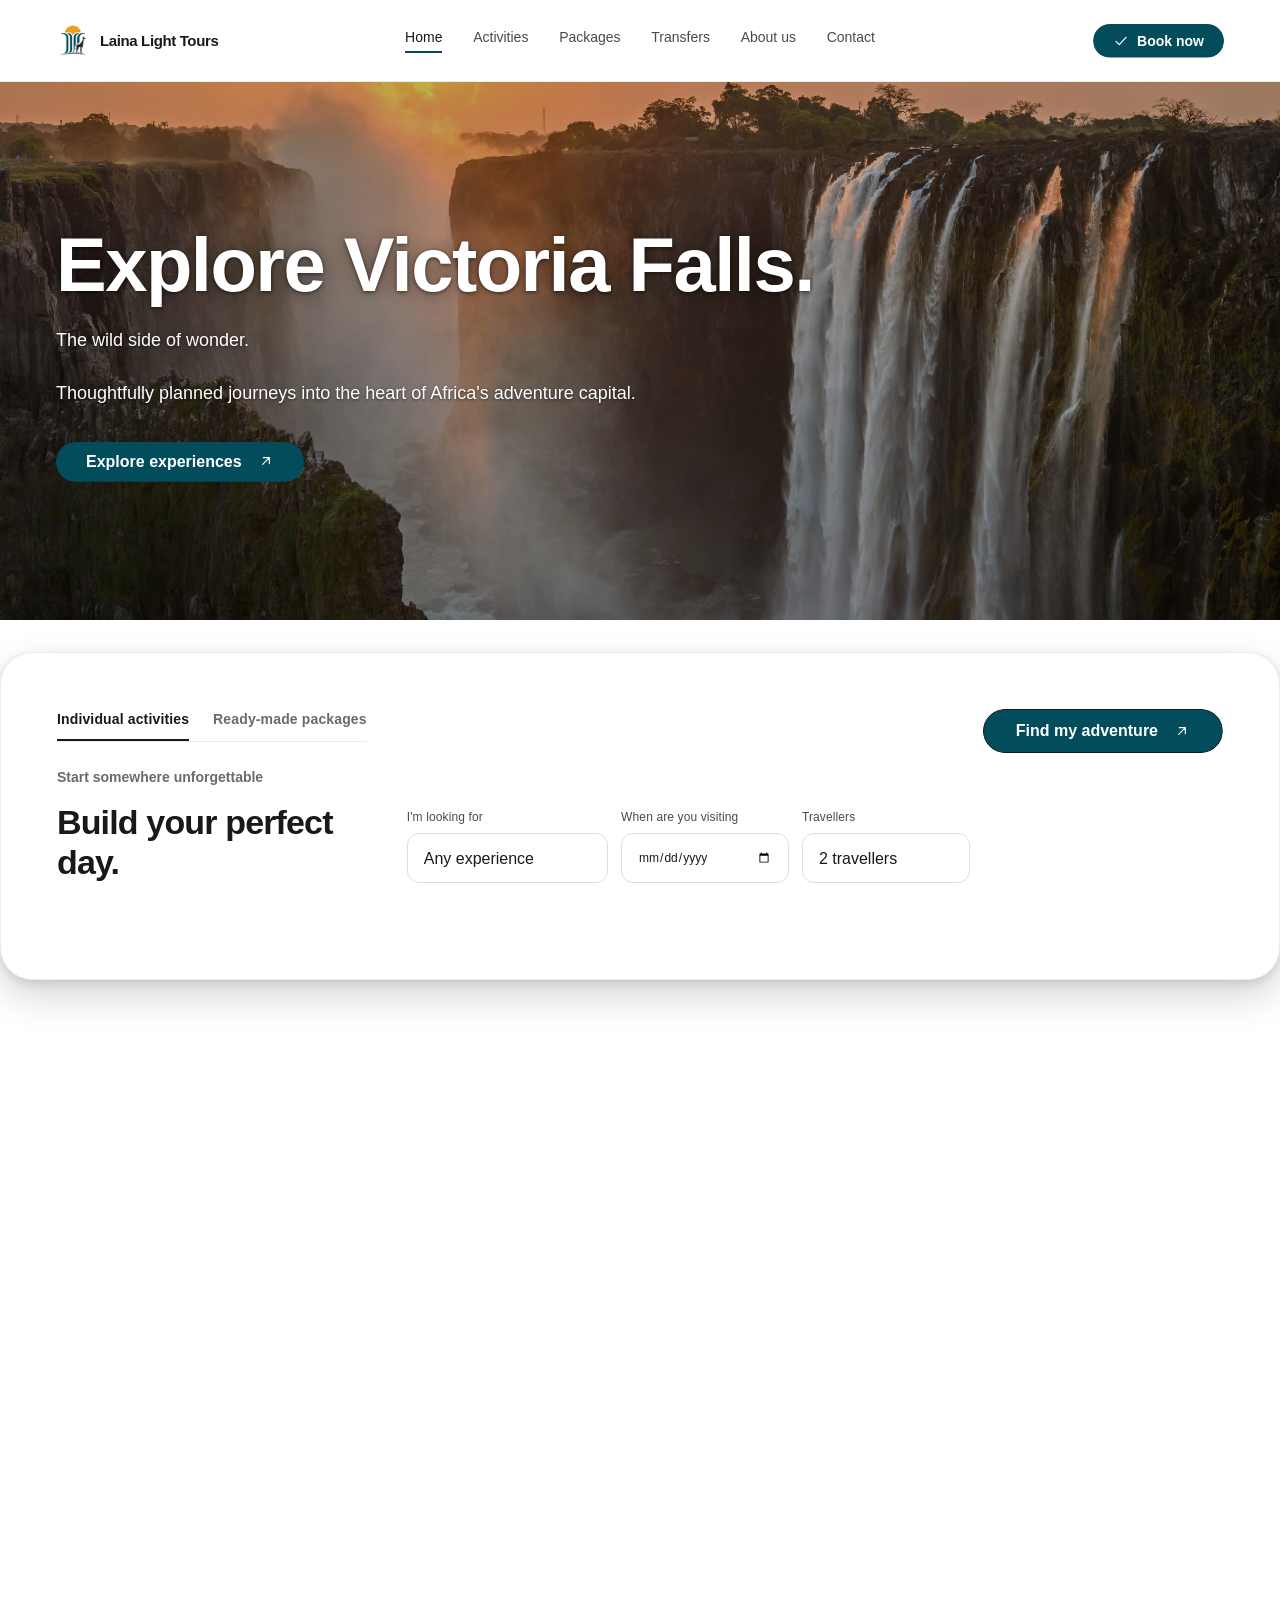
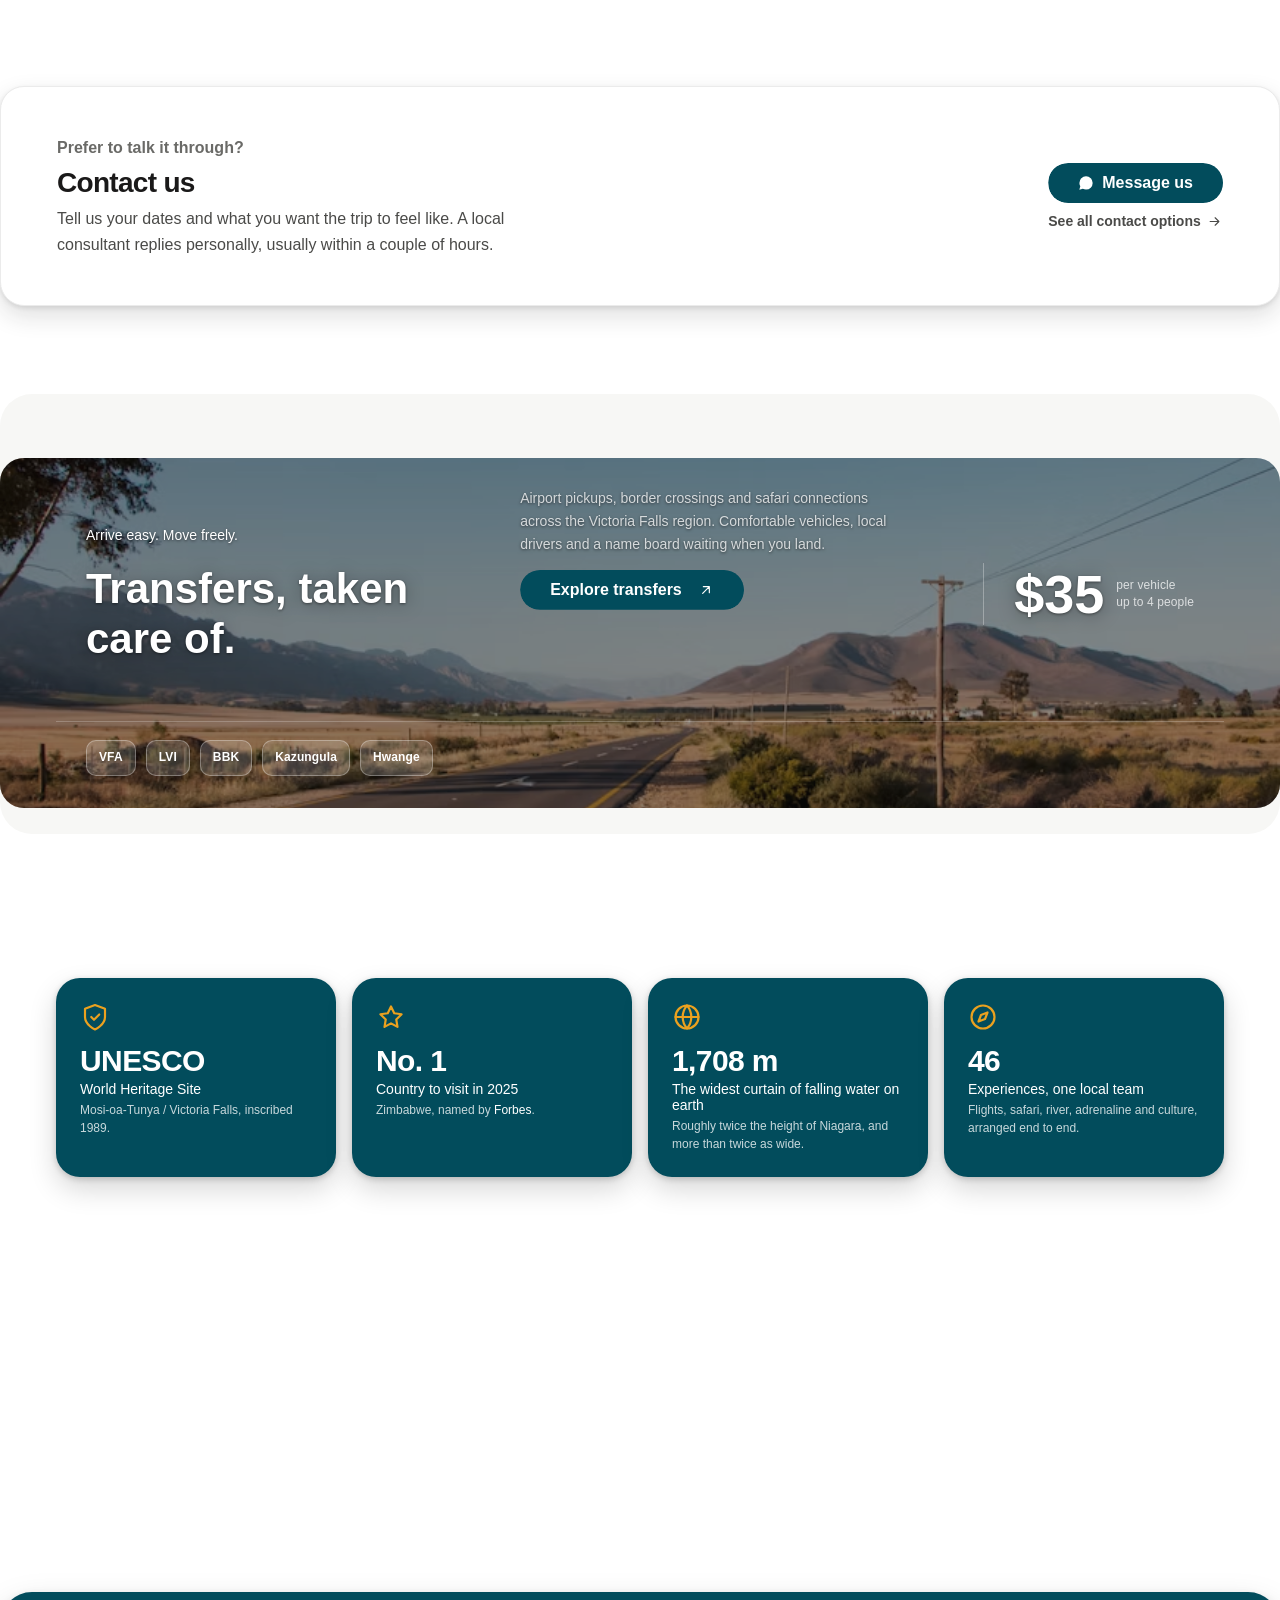
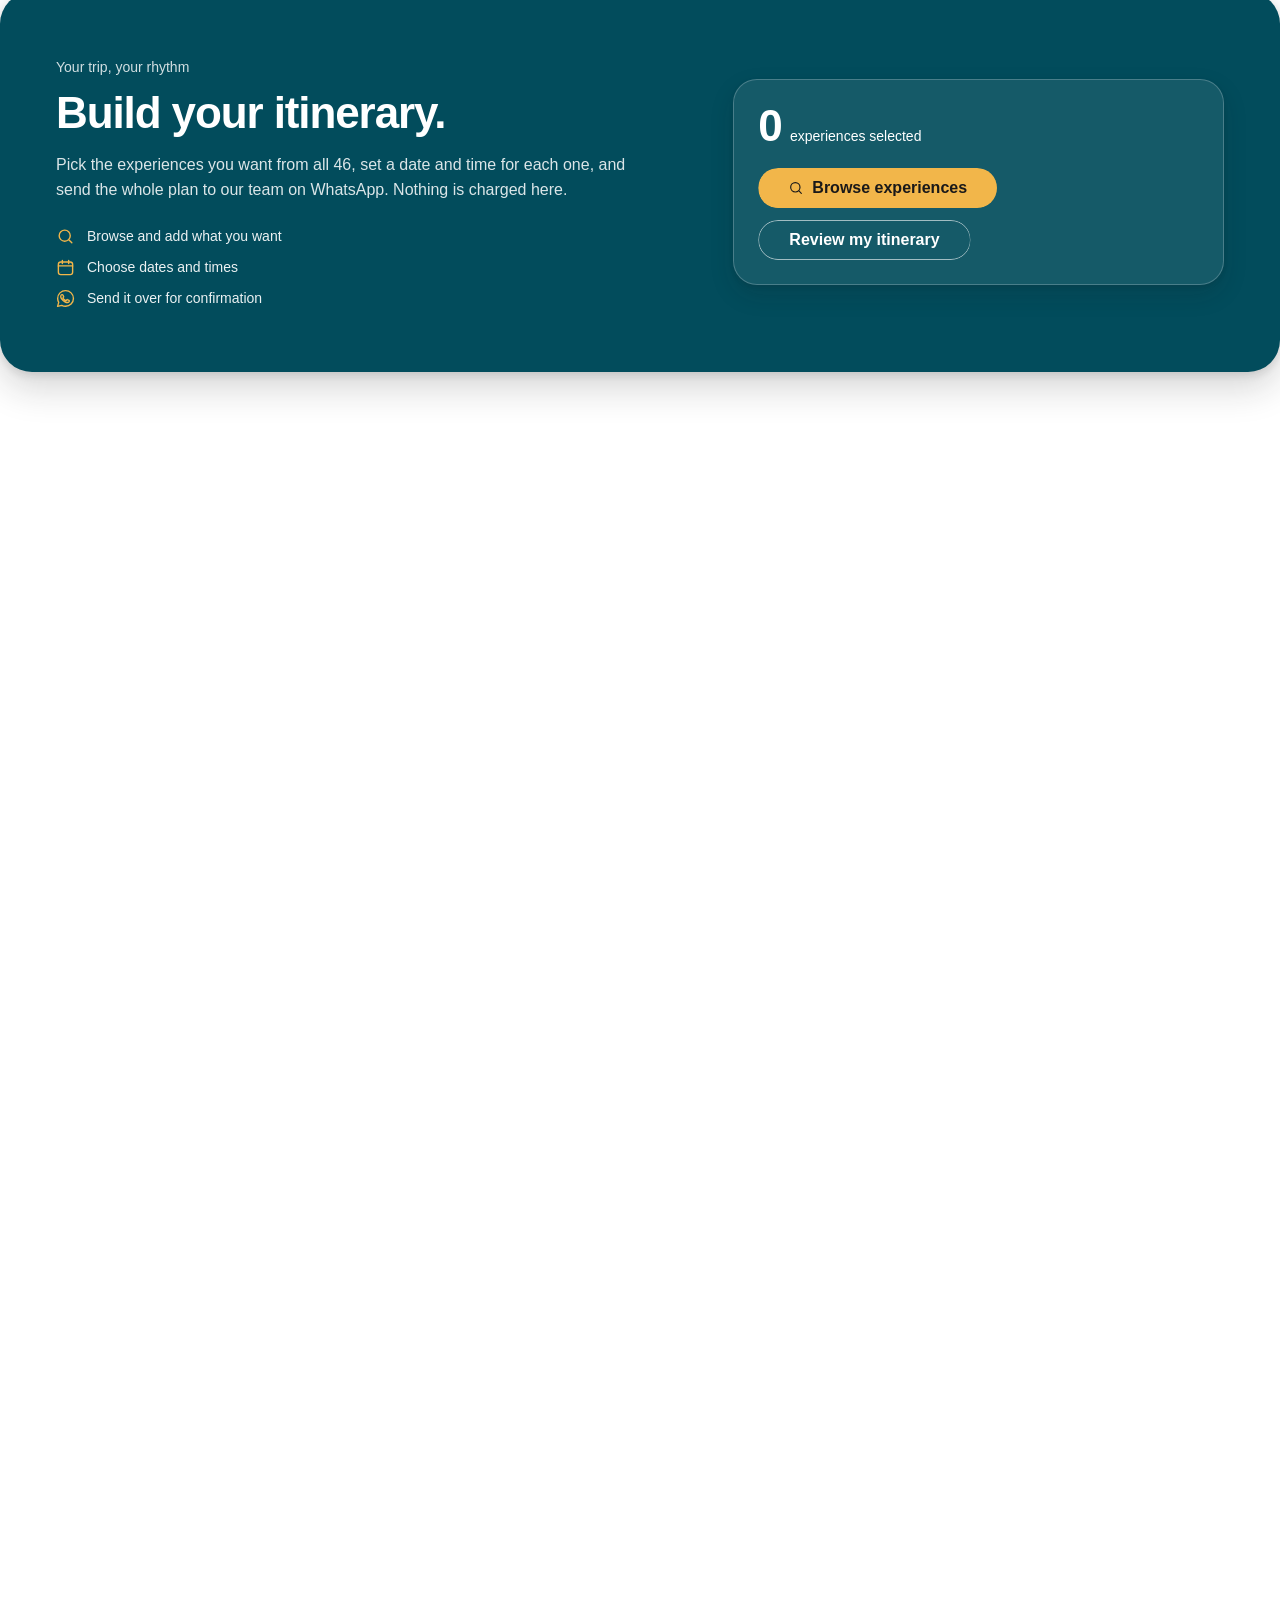
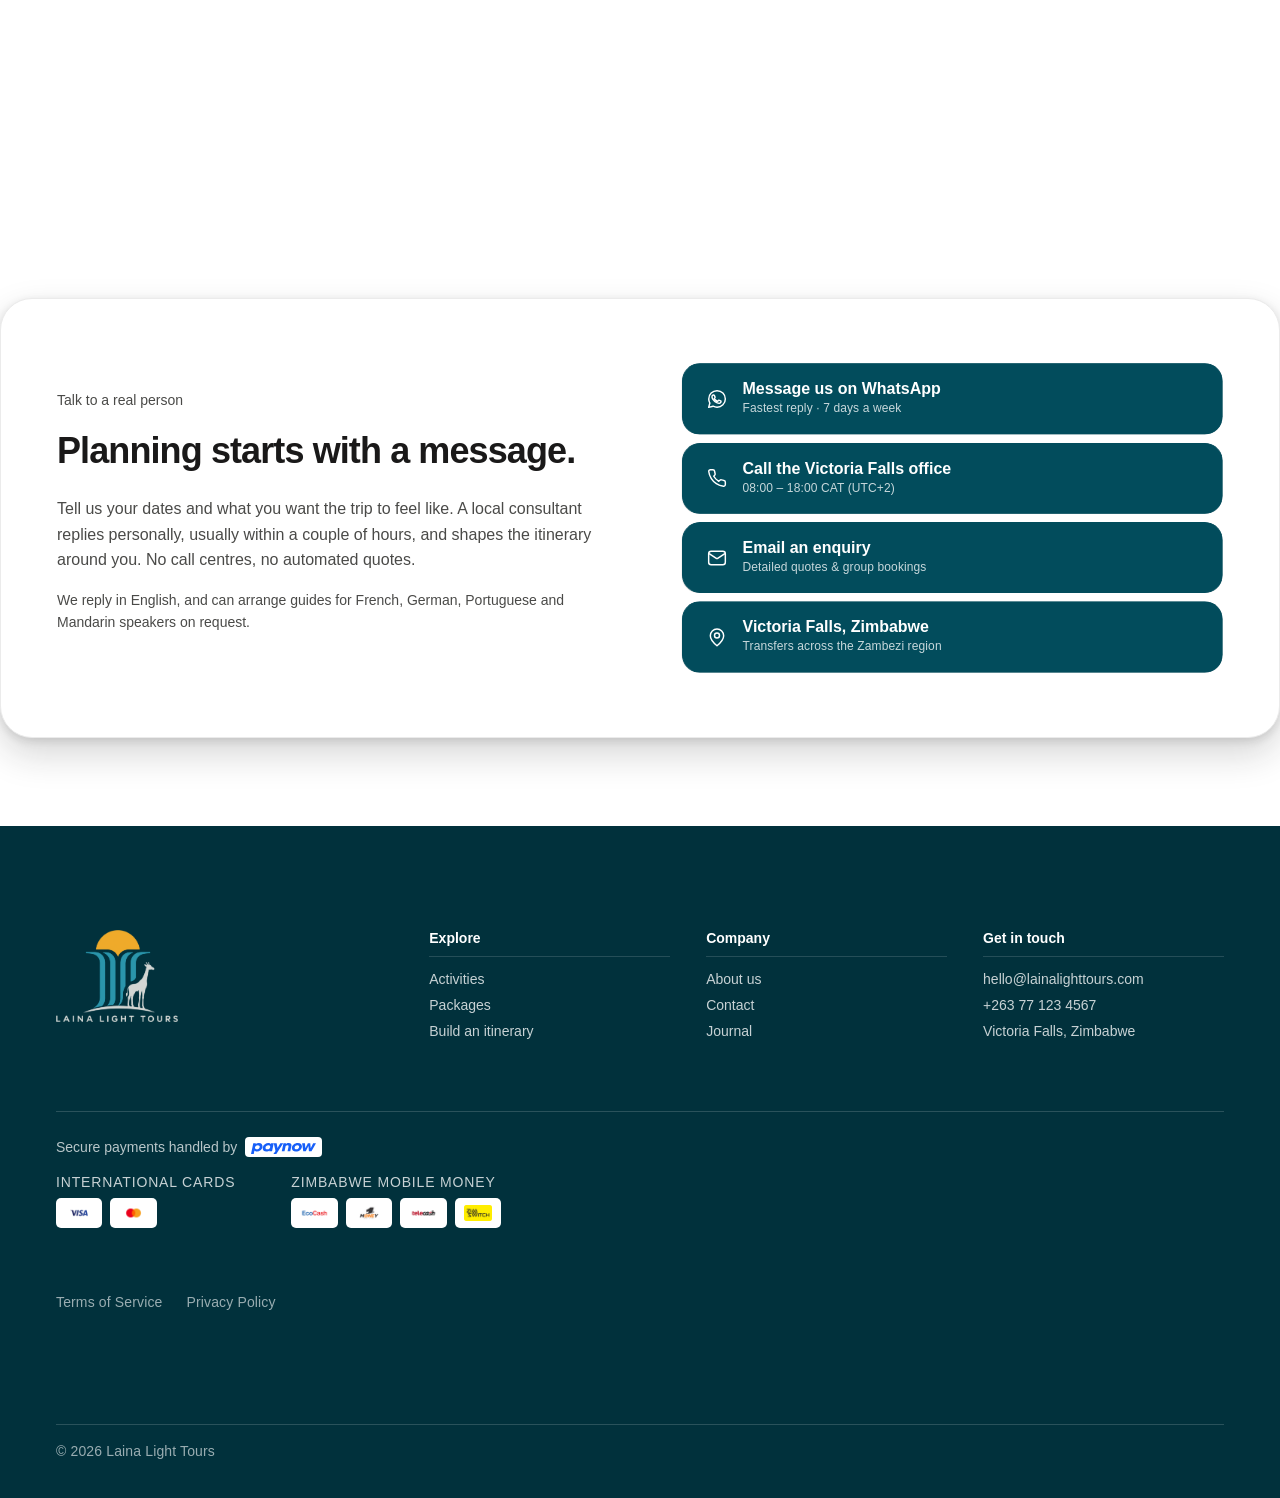
==== index.html @ 1b14ae51 "Fleet photography, Paynow methods, uniform gutter, motion layer Fleet - Four generated vehicle photo" ====
<!doctype html>
<html lang="en">
<head>
  <meta charset="UTF-8">
  <meta name="viewport" content="width=device-width, initial-scale=1.0">
  <meta name="description" content="Victoria Falls-based tour operator specialising in guided activities, adventures and packages. Flights, safari, river cruises and transfers, arranged personally with trusted local partners.">
  <title>Laina Light Tours | Victoria Falls, beautifully arranged</title>
  <link rel="stylesheet" href="styles.css?v=202609012115">
  <link rel="stylesheet" href="typography.css?v=202609012115">
  <link rel="stylesheet" href="hero.css?v=202609012115">
  <link rel="stylesheet" href="image-treatment.css?v=202609012115">
  <link rel="stylesheet" href="nav.css?v=202609012115">
  <link rel="stylesheet" href="card-treatment.css?v=202609012115">
  <link rel="stylesheet" href="story.css?v=202609012115">
  <link rel="stylesheet" href="motion.css?v=202609012115">
  <link rel="stylesheet" href="design-system.css?v=202609012115">
  <link rel="icon" href="Laina Light Tours Logo Mark.png" type="image/png">
  <meta name="theme-color" content="#0c0f10">
</head>
<body>
<svg xmlns="http://www.w3.org/2000/svg" style="display:none" aria-hidden="true" focusable="false"><defs>
<symbol id="i-arrow-up-right" viewBox="0 0 24 24"><path d="M7 17 17 7M8 7h9v9"/></symbol>
<symbol id="i-arrow-down" viewBox="0 0 24 24"><path d="M12 5v14M6 13l6 6 6-6"/></symbol>
<symbol id="i-arrow-right" viewBox="0 0 24 24"><path d="M5 12h14M13 6l6 6-6 6"/></symbol>
<symbol id="i-menu" viewBox="0 0 24 24"><path d="M4 7h16M4 12h16M4 17h16"/></symbol>
<symbol id="i-close" viewBox="0 0 24 24"><path d="M6 6l12 12M18 6L6 18"/></symbol>
<symbol id="i-whatsapp" viewBox="0 0 24 24"><path d="M12.04 2A9.9 9.9 0 0 0 2.1 11.9a9.8 9.8 0 0 0 1.35 4.96L2 22l5.28-1.38a9.9 9.9 0 0 0 4.76 1.21h.01A9.9 9.9 0 0 0 22 11.94 9.9 9.9 0 0 0 12.04 2Z"/><path d="M8.6 7.6c-.2-.45-.4-.46-.6-.47h-.5a1 1 0 0 0-.72.34A3 3 0 0 0 6 9.7c0 1.3.95 2.55 1.08 2.73.13.17 1.84 2.94 4.55 4 2.25.88 2.71.7 3.2.66.49-.04 1.57-.64 1.79-1.26.22-.62.22-1.15.16-1.26-.07-.11-.24-.17-.5-.3-.27-.14-1.57-.78-1.81-.86-.25-.09-.42-.13-.6.13-.17.26-.68.86-.83 1.03-.15.18-.3.2-.57.07a7.2 7.2 0 0 1-2.13-1.31 8 8 0 0 1-1.47-1.83c-.15-.26-.01-.4.12-.53.12-.12.26-.3.4-.46.12-.15.16-.26.25-.44.08-.17.04-.33-.02-.46-.07-.13-.6-1.43-.82-1.96Z"/></symbol>
<symbol id="i-phone" viewBox="0 0 24 24"><path d="M22 16.9v3a2 2 0 0 1-2.2 2 19.8 19.8 0 0 1-8.6-3.1 19.5 19.5 0 0 1-6-6A19.8 19.8 0 0 1 2.1 4.2 2 2 0 0 1 4.1 2h3a2 2 0 0 1 2 1.7c.1 1 .3 1.9.6 2.8a2 2 0 0 1-.5 2.1L8.1 9.9a16 16 0 0 0 6 6l1.3-1.1a2 2 0 0 1 2.1-.5c.9.3 1.8.5 2.8.6a2 2 0 0 1 1.7 2Z"/></symbol>
<symbol id="i-mail" viewBox="0 0 24 24"><rect x="2" y="4" width="20" height="16" rx="3"/><path d="m3 7 8.2 5.5a1.6 1.6 0 0 0 1.6 0L21 7"/></symbol>
<symbol id="i-pin" viewBox="0 0 24 24"><path d="M20 10.5c0 5.4-8 12-8 12s-8-6.6-8-12a8 8 0 1 1 16 0Z"/><circle cx="12" cy="10.3" r="3"/></symbol>
<symbol id="i-clock" viewBox="0 0 24 24"><circle cx="12" cy="12" r="9"/><path d="M12 7.2V12l3.2 2"/></symbol>
<symbol id="i-users" viewBox="0 0 24 24"><path d="M16 20v-1.6a4 4 0 0 0-4-4H6a4 4 0 0 0-4 4V20"/><circle cx="9" cy="7.4" r="3.4"/><path d="M22 20v-1.6a4 4 0 0 0-3-3.9M16.5 4.2a4 4 0 0 1 0 6.4"/></symbol>
<symbol id="i-calendar" viewBox="0 0 24 24"><rect x="3" y="5" width="18" height="16" rx="3"/><path d="M3 10h18M8 3v4M16 3v4"/></symbol>
<symbol id="i-search" viewBox="0 0 24 24"><circle cx="11" cy="11" r="7"/><path d="m20 20-3.6-3.6"/></symbol>
<symbol id="i-compass" viewBox="0 0 24 24"><circle cx="12" cy="12" r="9.2"/><path d="m15.6 8.4-2 5.2-5.2 2 2-5.2 5.2-2Z"/></symbol>
<symbol id="i-shield-check" viewBox="0 0 24 24"><path d="M12 22s8-3.6 8-10V5.4l-8-3-8 3V12c0 6.4 8 10 8 10Z"/><path d="m9 12 2.2 2.2L15.4 10"/></symbol>
<symbol id="i-sparkle" viewBox="0 0 24 24"><path d="M12 3.2 13.9 9l5.8 1.9-5.8 1.9L12 18.6 10.1 12.8 4.3 10.9 10.1 9 12 3.2Z"/></symbol>
<symbol id="i-route" viewBox="0 0 24 24"><circle cx="6" cy="19" r="2.6"/><circle cx="18" cy="5" r="2.6"/><path d="M15.4 5H9a3 3 0 0 0 0 6h6a3 3 0 0 1 0 6H8.6"/></symbol>
<symbol id="i-star" viewBox="0 0 24 24"><path d="m12 3.6 2.6 5.4 5.9.8-4.3 4.2 1 5.9-5.2-2.8-5.2 2.8 1-5.9L3.5 9.8l5.9-.8L12 3.6Z"/></symbol>
<symbol id="i-check" viewBox="0 0 24 24"><path d="m4.5 12.5 5 5 10-11"/></symbol>
<symbol id="i-globe" viewBox="0 0 24 24"><circle cx="12" cy="12" r="9.2"/><path d="M2.8 12h18.4M12 2.8a14 14 0 0 1 0 18.4 14 14 0 0 1 0-18.4Z"/></symbol>
<symbol id="i-plane" viewBox="0 0 24 24"><path d="M10.2 13.8 3 12l18-7.6-4.2 17.2-3.6-6.4-3 4.2v-4.4"/></symbol>
<symbol id="i-boat" viewBox="0 0 24 24"><path d="M3 18.4c1.6 0 1.6 1.4 3.2 1.4s1.6-1.4 3.2-1.4 1.6 1.4 3.2 1.4 1.6-1.4 3.2-1.4 1.6 1.4 3.2 1.4"/><path d="M4.6 15.4 6 10.2h12l1.4 5.2M12 10.2V5M8.6 5h6.8"/></symbol>
<symbol id="i-binoculars" viewBox="0 0 24 24"><path d="M7 4h3v7H4l1.2-5.6A1.8 1.8 0 0 1 7 4ZM17 4h-3v7h6l-1.2-5.6A1.8 1.8 0 0 0 17 4Z"/><circle cx="6" cy="15.6" r="3.4"/><circle cx="18" cy="15.6" r="3.4"/><path d="M10 11h4"/></symbol>
</defs></svg>
  <header class="site-header hero-header">
    <a class="brand" href="index.html"><span>Laina Light <em>Tours</em></span></a>
    <button class="menu-toggle" aria-label="Open navigation"><svg class="icon" aria-hidden="true"><use href="#i-menu"/></svg></button>
    <nav class="main-nav"><a class="active" href="index.html">Home</a><a href="activities.html">Activities</a><a href="packages.html">Packages</a><a href="transfers.html">Transfers</a><a href="about.html">About us</a><a href="index.html#contact">Contact</a></nav>
    <a class="header-cart" href="itinerary.html" data-squircle><svg class="icon" aria-hidden="true"><use href="#i-check"/></svg><span>Book now</span><span class="btn-count" data-cart-count hidden>0</span></a>
  </header>

  <main>
    <section class="hero">
      <div class="hero-copy">
        <h1>Explore <i>Victoria&nbsp;Falls.</i></h1>
        <p class="hero-kicker">The wild side of wonder.</p>
        <p class="hero-text">Thoughtfully planned journeys into the heart of Africa's adventure capital.</p>
        <div class="hero-actions"><a class="button button-light" data-squircle href="activities.html">Explore experiences <span class="cta-ico"><svg class="icon" aria-hidden="true"><use href="#i-arrow-up-right"/></svg></span></a></div>
      </div>
      <div class="hero-scroll">Scroll to discover <span class="cta-ico"><svg class="icon" aria-hidden="true"><use href="#i-arrow-down"/></svg></span></div>
    </section>

    <section class="booking-wrap" id="booking">
      <div class="booking-intro"><div class="search-tabs" role="tablist" aria-label="Choose your trip type"><button class="search-tab active" type="button" data-booking-mode="activities" role="tab" aria-selected="true">Individual activities</button><button class="search-tab" type="button" data-booking-mode="packages" role="tab" aria-selected="false">Ready-made packages</button></div><p class="eyebrow">Start somewhere unforgettable</p><h2>Build your <i>perfect day.</i></h2></div>
      <form class="booking-form" id="booking-form">
        <label>I'm looking for<select name="type"><option>Any experience</option><option>Flights over the Falls</option><option>Wildlife & safari</option><option>River cruises</option><option>Adrenaline</option></select></label>
        <label>When are you visiting<input type="date" name="date"></label>
        <label>Travellers<select name="travellers"><option>2 travellers</option><option>1 traveller</option><option>3 travellers</option><option>4+ travellers</option></select></label>
        <button class="button button-dark" data-squircle type="submit">Find my adventure <span class="cta-ico"><svg class="icon" aria-hidden="true"><use href="#i-arrow-up-right"/></svg></span></button>
      </form>
      <p class="booking-message" id="booking-message" aria-live="polite"></p>
    </section>

    <section class="section packages-section" id="formal-packages"><div class="section-heading"><div><p class="eyebrow">Ready-made packages</p><h2>Popular ways <i>to stay awhile.</i></h2></div><a class="text-link" href="packages.html">View all packages <svg class="icon" aria-hidden="true"><use href="#i-arrow-up-right"/></svg></a></div><div class="package-grid"><article class="package-card package-featured" data-reveal data-squircle><div class="package-image"><img src="hero-waterfall.webp" alt="Victoria Falls at sunset"></div><div class="package-card-body" data-reveal><span class="package-label">Most loved</span><div class="package-content"><p class="package-days">5 hours</p><h3>Victoria Falls <i>Explorer</i></h3><p class="package-copy">Airport transfers, guided Falls tour, Flight of Angels and a Zambezi Sunset Cruise with drinks and snacks.</p></div><div class="package-footer"><div class="price-block"><div class="price-row"><strong>$285</strong><span>per adult</span></div><div class="price-row is-child"><strong>$230</strong><span>per child</span></div></div><span class="circle-arrow"><svg class="icon" aria-hidden="true"><use href="#i-arrow-up-right"/></svg></span></div></div></article><article class="package-card" data-reveal data-squircle><div class="package-image"><img src="signature-mini.webp" alt="Signature Mini"></div><div class="package-card-body" data-reveal><div class="package-content"><p class="package-days">2 days / 1 night</p><h3>Signature <i>Mini</i></h3><p class="package-copy">A night of Boma drums, a guided Falls tour, helicopter flight and sunset on the Zambezi.</p></div><div class="package-footer"><div class="price-block"><div class="price-row"><strong>$465</strong><span>per adult</span></div><div class="price-row is-child"><strong>$233</strong><span>per child</span></div></div><span class="circle-arrow"><svg class="icon" aria-hidden="true"><use href="#i-arrow-up-right"/></svg></span></div></div></article><article class="package-card" data-reveal data-squircle><div class="package-image"><img src="Meet%20the%20wild.jpg" alt="Ultimate Victoria Falls Adventure"></div><div class="package-card-body" data-reveal><div class="package-content"><p class="package-days">4 days / 3 nights</p><h3>Ultimate Victoria Falls <i>Adventure</i></h3><p class="package-copy">Adds a full-day Chobe safari and your choice of rafting, Devil&rsquo;s Pool, gorge swing or zipline.</p></div><div class="package-footer"><div class="price-block"><div class="price-row"><strong>$985</strong><span>per adult</span></div><div class="price-row is-child"><strong>$580</strong><span>per child</span></div></div><span class="circle-arrow"><svg class="icon" aria-hidden="true"><use href="#i-arrow-up-right"/></svg></span></div></div></article></div></section>

    <section class="talk-card"><div class="talk-card__copy"><p class="eyebrow">Prefer to talk it through?</p><h2>Contact us</h2><p>Tell us your dates and what you want the trip to feel like. A local consultant replies personally, usually within a couple of hours.</p></div><div class="talk-card__actions"><a class="button button-light" data-squircle href="https://wa.me/263771234567?text=Hello%20Laina%20Light%20Tours%2C%20I%27d%20like%20to%20book."><svg class="icon" aria-hidden="true"><use href="#i-whatsapp"/></svg>Message us</a><a class="talk-card__alt" href="index.html#contact">See all contact options <svg class="icon" aria-hidden="true"><use href="#i-arrow-right"/></svg></a></div></section>

    <section class="home-transfers"><div class="home-transfers-image"><img src="Road.avif" alt="Road through the Victoria Falls region"></div><div class="home-transfers-heading"><p class="eyebrow">Arrive easy. Move freely.</p><h2>Transfers, <i>taken care of.</i></h2></div><div class="home-transfers-copy"><p>Airport pickups, border crossings and safari connections across the Victoria Falls region. Comfortable vehicles, local drivers and a name board waiting when you land.</p><a class="button button-light" data-squircle href="transfers.html">Explore transfers <span class="cta-ico"><svg class="icon" aria-hidden="true"><use href="#i-arrow-up-right"/></svg></span></a></div><div class="home-transfer-price"><strong>$35</strong><span>per vehicle<br>up to 4 people</span></div><div class="home-transfer-routes"><span>VFA</span><span>LVI</span><span>BBK</span><span>Kazungula</span><span>Hwange</span></div></section>

    
    <section class="credentials" aria-label="Why Victoria Falls">
      <div class="credential" data-reveal><svg class="icon" aria-hidden="true"><use href="#i-shield-check"/></svg>
        <strong>UNESCO</strong>
        <span>World Heritage Site</span>
        <small>Mosi-oa-Tunya / Victoria Falls, inscribed 1989.</small>
      </div>
      <div class="credential" data-reveal><svg class="icon" aria-hidden="true"><use href="#i-star"/></svg>
        <strong>No. 1</strong>
        <span>Country to visit in 2025</span>
        <small>Zimbabwe, named by <em>Forbes</em>.</small>
      </div>
      <div class="credential" data-reveal><svg class="icon" aria-hidden="true"><use href="#i-globe"/></svg>
        <strong>1,708 m</strong>
        <span>The widest curtain of falling water on earth</span>
        <small>Roughly twice the height of Niagara, and more than twice as wide.</small>
      </div>
      <div class="credential" data-reveal><svg class="icon" aria-hidden="true"><use href="#i-compass"/></svg>
        <strong>46</strong>
        <span>Experiences, one local team</span>
        <small>Flights, safari, river, adrenaline and culture, arranged end to end.</small>
      </div>
    </section>

    <section class="benefits-bar" aria-label="Why book with Laina Light Tours">
      <div class="benefit"><span class="benefit-icon"><svg class="icon" aria-hidden="true"><use href="#i-pin"/></svg></span><div><strong>Local knowledge</strong><span>Thoughtful trips, shaped here</span></div></div>
      <div class="benefit"><span class="benefit-icon"><svg class="icon" aria-hidden="true"><use href="#i-calendar"/></svg></span><div><strong>Easy planning</strong><span>One team from hello to home</span></div></div>
      <div class="benefit"><span class="benefit-icon"><svg class="icon" aria-hidden="true"><use href="#i-shield-check"/></svg></span><div><strong>Secure booking</strong><span>Clear prices, no surprises</span></div></div>
      <div class="benefit"><span class="benefit-icon"><svg class="icon" aria-hidden="true"><use href="#i-binoculars"/></svg></span><div><strong>Handpicked experiences</strong><span>The best of the Zambezi</span></div></div>
    </section>

    <section class="build-cta" id="customize"><div class="build-copy"><p class="eyebrow">Your trip, your rhythm</p><h2>Build your itinerary.</h2><p>Pick the experiences you want from all 46, set a date and time for each one, and send the whole plan to our team on WhatsApp. Nothing is charged here.</p><ul class="build-steps"><li><svg class="icon" aria-hidden="true"><use href="#i-search"/></svg><span>Browse and add what you want</span></li><li><svg class="icon" aria-hidden="true"><use href="#i-calendar"/></svg><span>Choose dates and times</span></li><li><svg class="icon" aria-hidden="true"><use href="#i-whatsapp"/></svg><span>Send it over for confirmation</span></li></ul></div><div class="build-actions"><p class="build-count"><strong id="itinerary-count">0</strong><span>experiences selected</span></p><a class="button button-light" data-squircle href="activities.html"><svg class="icon" aria-hidden="true"><use href="#i-search"/></svg> Browse experiences</a><a class="button button-dark build-secondary" data-squircle href="itinerary.html">Review my itinerary <span class="btn-count" data-cart-count hidden>0</span></a></div></section>

    <section class="section discover" id="experiences"><div class="section-heading"><div><p class="eyebrow">Choose your pace</p><h2>Popular <i>experiences.</i></h2></div><a class="text-link" href="activities.html">View all 46 activities <svg class="icon" aria-hidden="true"><use href="#i-arrow-up-right"/></svg></a></div><div class="pick-grid"><article class="pick-card" data-reveal><div class="pick-media"><span class="pick-tag">Scenic flight</span><img src="Laina-Light-Tours-Activities-Images-Copilot/activities/flight-of-angels-helicopter-01.png" alt="Flight of Angels" loading="lazy"></div><div class="pick-body"><h3>Flight of Angels</h3><p>A figure-eight flight over the full width of the Falls.</p><p class="pick-incl"><svg class="icon" aria-hidden="true"><use href="#i-check"/></svg>Park fees included</p><div class="pick-foot"><div class="pick-price"><strong>$204</strong><span>per person</span></div><span class="pick-dur"><svg class="icon" aria-hidden="true"><use href="#i-clock"/></svg>12-13 min</span></div><a class="button button-light pick-cta" data-squircle href="activities.html">View &amp; add <svg class="icon" aria-hidden="true"><use href="#i-arrow-right"/></svg></a></div></article><article class="pick-card" data-reveal><div class="pick-media"><span class="pick-tag">Half day</span><img src="More Images/Spiritedpursuit_leelitumbe_devilspool_zambia-25.webp" alt="Livingstone Island and Devil's Pool" loading="lazy"></div><div class="pick-body"><h3>Livingstone Island &amp; Devil's Pool</h3><p>Swim at the very lip of the Falls, then lunch on the island.</p><div class="pick-foot"><div class="pick-price"><strong>$240</strong><span>per person</span></div><span class="pick-dur"><svg class="icon" aria-hidden="true"><use href="#i-clock"/></svg>Half day</span></div><a class="button button-light pick-cta" data-squircle href="activities.html">View &amp; add <svg class="icon" aria-hidden="true"><use href="#i-arrow-right"/></svg></a></div></article><article class="pick-card" data-reveal><div class="pick-media"><span class="pick-tag">Adrenaline</span><img src="Laina-Light-Tours-Activities-Images-Copilot/activities/white-water-rafting-day-trip.jpeg" alt="White Water Rafting" loading="lazy"></div><div class="pick-body"><h3>White Water Rafting</h3><p>Grade 5 rapids and a full day in the Batoka Gorge.</p><p class="pick-incl"><svg class="icon" aria-hidden="true"><use href="#i-check"/></svg>Park fees included</p><div class="pick-foot"><div class="pick-price"><strong>$186</strong><span>per person</span></div><span class="pick-dur"><svg class="icon" aria-hidden="true"><use href="#i-clock"/></svg>6 hrs</span></div><a class="button button-light pick-cta" data-squircle href="activities.html">View &amp; add <svg class="icon" aria-hidden="true"><use href="#i-arrow-right"/></svg></a></div></article></div></section>

    <section class="split-section" id="why-us"><div class="split-image"><img src="harshil-gudka-kfxEUCTUeyg-unsplash.jpg" alt="A giraffe among acacia at sunset on the savanna" loading="lazy"></div><div class="split-copy"><p class="eyebrow">Travel with intention</p><h2>A little closer to the <i>real thing.</i></h2><p>We know the river bends, the quiet viewpoints and the guides who make a day stay with you. Tell us what you want to feel; we'll take care of the rest.</p><div class="stat-row"><div><strong>14</strong><span>years local</span></div><div><strong>4.9</strong><span>guest rating</span></div><div><strong>24/7</strong><span>on-trip care</span></div></div><a class="button button-dark" data-squircle href="#contact">Meet Laina Light <span class="cta-ico"><svg class="icon" aria-hidden="true"><use href="#i-arrow-up-right"/></svg></span></a></div></section>

    <section class="contact-section" id="contact">
      <div class="contact-copy">
        <p class="eyebrow">Talk to a real person</p>
        <h2>Planning starts <i>with a message.</i></h2>
        <p>Tell us your dates and what you want the trip to feel like. A local consultant replies personally, usually within a couple of hours, and shapes the itinerary around you. No call centres, no automated quotes.</p>
        <p class="contact-note">We reply in English, and can arrange guides for French, German, Portuguese and Mandarin speakers on request.</p>
      </div>
      <div class="contact-methods">
        <a class="contact-method" data-squircle href="https://wa.me/{WA}?text=Hello%20Laina%20Light%20Tours%2C%20I%27d%20like%20to%20plan%20a%20trip.">
          <svg class="icon" aria-hidden="true"><use href="#i-whatsapp"/></svg>
          <div><strong>Message us on WhatsApp</strong><span>Fastest reply · 7 days a week</span></div>
        </a>
        <a class="contact-method" data-squircle href="tel:+263771234567" data-autofill="off">
          <svg class="icon" aria-hidden="true"><use href="#i-phone"/></svg>
          <div><strong>Call the Victoria Falls office</strong><span>08:00 – 18:00 CAT (UTC+2)</span></div>
        </a>
        <a class="contact-method" data-squircle href="mailto:hello@lainalighttours.com" data-autofill="off">
          <svg class="icon" aria-hidden="true"><use href="#i-mail"/></svg>
          <div><strong>Email an enquiry</strong><span>Detailed quotes &amp; group bookings</span></div>
        </a>
        <div class="contact-method" data-squircle style="cursor:default">
          <svg class="icon" aria-hidden="true"><use href="#i-pin"/></svg>
          <div><strong>Victoria Falls, Zimbabwe</strong><span>Transfers across the Zambezi region</span></div>
        </div>
      </div>
    </section>
  </main>
  <footer class="site-footer"><div class="footer-brand"><a class="brand" href="index.html"><span>Laina Light <em>Tours</em></span></a></div><div class="footer-column"><h3>Explore</h3><a href="activities.html">Activities</a><a href="packages.html">Packages</a><a href="#customize">Build an itinerary</a></div><div class="footer-column"><h3>Company</h3><a href="about.html">About us</a><a href="#contact">Contact</a><a href="#contact">Journal</a></div><div class="footer-column"><h3>Get in touch</h3><a href="mailto:hello@lainalighttours.com">hello@lainalighttours.com</a><a href="tel:+263771234567">+263 77 123 4567</a><span>Victoria Falls, Zimbabwe</span></div><div class="footer-payments"><p class="footer-payments__label">Secure payments handled by <img src="images/payments/paynow.svg" alt="Paynow" class="paynow-mark" loading="lazy"></p><div class="payment-groups"><div class="payment-group"><span class="payment-group__label">International cards</span><ul class="payment-logos"><li><img src="images/payments/logo-4-visa.png" alt="Visa" loading="lazy"></li><li><img src="images/payments/logo-5-mastercard.png" alt="Mastercard" loading="lazy"></li></ul></div><div class="payment-group"><span class="payment-group__label">Zimbabwe mobile money</span><ul class="payment-logos"><li><img src="images/payments/logo-1-ecocash.png" alt="EcoCash" loading="lazy"></li><li><img src="images/payments/logo-2-money-1.png" alt="OneMoney" loading="lazy"></li><li><img src="images/payments/logo-3-telecash.png" alt="Telecash" loading="lazy"></li><li><img src="images/payments/logo-6-zimswitch.png" alt="ZimSwitch" loading="lazy"></li></ul></div></div></div><div class="footer-legal"><a href="terms.html">Terms of Service</a><a href="privacy.html">Privacy Policy</a></div><div class="footer-bottom"><span>© 2026 Laina Light Tours</span></div></footer>
  <script src="script.js?v=202609012115"></script>
  <script src="squircle.js?v=202609012115"></script>
</body>
</html>
---- styles.css ----
.catalog-top h2 span{display:inline-grid;place-items:center;width:30px;height:30px;margin-left:9px;vertical-align:middle;border-radius:50%;background:var(--sun);color:var(--ink-deep);font:700 11px/1 'Helvetica Neue', Helvetica, 'Nimbus Sans', 'Liberation Sans', Arial, -apple-system, BlinkMacSystemFont, 'Segoe UI', Roboto, sans-serif;letter-spacing:0}
.search-box{border:2px solid var(--line);border-radius:12px;width:160px;height:44px;padding:0 12px;background:#fff;color:var(--ink);font-size:20px}.search-box input{min-width:0;padding:0 0 0 4px;height:100%;font-size:12px}.site-footer .footer-brand .brand{display:none}.site-footer .footer-brand::before{content:"";display:block;width:220px;height:62px;background:url('Laina Light Tours Logo.png') center/contain no-repeat;border-radius:6px}.site-footer .brand-mark{display:none}
 .whatsapp-booking{display:inline-block;margin-top:18px;color:var(--ink);font-size:12px;font-weight:700;border-bottom:1px solid var(--sun);padding-bottom:4px}.home-transfers{max-width:1180px;margin:0 auto 110px;padding:55px 5vw;background:var(--sand);display:grid;grid-template-columns:1fr 1.2fr auto;gap:45px;align-items:center}.home-transfers h2{font-size:42px;margin:0}.home-transfers p:not(.eyebrow){max-width:390px;color:var(--muted);font-size:14px;line-height:1.65}.home-transfer-price{border-left:1px solid rgba(23,63,58,.25);padding-left:28px;display:flex;align-items:center;gap:12px}.home-transfer-price strong{font:500 54px 'Helvetica Neue', Helvetica, 'Nimbus Sans', 'Liberation Sans', Arial, -apple-system, BlinkMacSystemFont, 'Segoe UI', Roboto, sans-serif;color:var(--ink)}.home-transfer-price span{font-size:10px;text-transform:uppercase;letter-spacing:.1em;line-height:1.5}@media(max-width:800px){.home-transfers{margin:0 20px 75px;padding:38px 25px;display:block}.home-transfers h2{font-size:38px}.home-transfers>div:nth-child(2){margin-top:28px}.home-transfer-price{border-left:0;border-top:1px solid rgba(23,63,58,.25);padding:20px 0 0;margin-top:28px}}
 .modal-card{width:min(100%,560px);max-height:calc(100vh - 40px);overflow-y:auto!important;overflow-x:hidden;overscroll-behavior:contain;-webkit-overflow-scrolling:touch}.modal-card>img{height:210px;object-fit:cover;margin-bottom:20px}.modal-card{padding-bottom:24px}.modal-card>*:not(img){margin-left:28px;margin-right:28px}@media(max-width:500px){.modal{padding:12px}.modal-card{max-height:calc(100vh - 24px)}.modal-card>img{height:155px}.modal-card>*:not(img){margin-left:20px;margin-right:20px}}
.brand-mark{font-size:0;background:var(--sun) url('Laina Light Tours Logo Mark.png') center/75% no-repeat}.site-footer .brand-mark{display:grid}.about-page .about-page .about-hero::before{content:"Laina Light Tours"}
:root{--ink:#173f3a;--ink-deep:#102f2c;--cream:#ffffff;--sand:#f5f5f4;--sun:#e29a43;--white:#fff;--muted:#68716c;--line:#d5d9d2}*{box-sizing:border-box}html{scroll-behavior:smooth}body{margin:0;background:var(--cream);color:var(--ink-deep);font-family:'Helvetica Neue', Helvetica, 'Nimbus Sans', 'Liberation Sans', Arial, -apple-system, BlinkMacSystemFont, 'Segoe UI', Roboto, sans-serif}a{color:inherit;text-decoration:none}img{display:block;width:100%;height:100%;object-fit:cover}.site-header{height:82px;display:flex;align-items:center;justify-content:space-between;padding:0 5vw;background:var(--cream);position:relative;z-index:5}.brand{display:flex;align-items:center;gap:10px;font-size:15px;font-weight:700;letter-spacing:.01em}.brand em{font-family:'Helvetica Neue', Helvetica, 'Nimbus Sans', 'Liberation Sans', Arial, -apple-system, BlinkMacSystemFont, 'Segoe UI', Roboto, sans-serif;font-weight:500}.brand-mark{display:grid;place-items:center;width:34px;height:34px;background:var(--sun);color:var(--ink-deep);border-radius:50%;font-size:11px;letter-spacing:-.08em}.main-nav{display:flex;gap:34px;font-size:12px;font-weight:600}.main-nav a{color:#65716b}.main-nav a.active,.main-nav a:hover{color:var(--ink-deep)}.main-nav a.active{border-bottom:2px solid var(--sun);padding-bottom:7px}.header-cta{font-size:12px;font-weight:700}.header-cta span,.button span,.text-link span{font-size:17px;margin-left:8px}.menu-toggle{display:none;background:none;border:0;font-size:23px;color:var(--ink)}.hero{min-height:690px;background:linear-gradient(rgba(20,20,18,.26),rgba(20,20,18,.26)),url('https://images.unsplash.com/photo-1516026672322-bc52d61a55d5?auto=format&fit=crop&w=2200&q=90') center/cover;position:relative;color:#fff;padding:120px 10vw 90px;display:flex;align-items:flex-start}.hero-copy{max-width:600px}.eyebrow{font-size:11px;letter-spacing:.14em;text-transform:uppercase;color:var(--muted);font-weight:700;margin:0 0 18px}.eyebrow.light{color:rgba(255,255,255,.75)}h1,h2,h3,p{margin-top:0}h1,h2{font-size:clamp(46px,6vw,86px);line-height:.96;letter-spacing:-.04em;margin-bottom:24px}h2{font-size:clamp(40px,4.5vw,66px)}h1 i,h2 i,h3 i,blockquote i{font-family:'Helvetica Neue', Helvetica, 'Nimbus Sans', 'Liberation Sans', Arial, -apple-system, BlinkMacSystemFont, 'Segoe UI', Roboto, sans-serif;font-weight:500;letter-spacing:-.06em}.hero-text{font-size:17px;line-height:1.55;max-width:320px;color:rgba(255,255,255,.84);margin-bottom:34px}.button{border:0;display:inline-flex;align-items:center;justify-content:center;min-height:50px;padding:0 22px;font:600 12px 'Helvetica Neue';cursor:pointer;transition:transform .2s,background .2s}.button:hover{transform:translateY(-2px)}.button-light{background:#fff;color:var(--ink-deep)}.button-dark{background:var(--ink);color:#fff}.hero-note{position:absolute;right:10vw;top:130px;display:flex;gap:12px;align-items:center;font-size:10px;line-height:1.5;text-transform:uppercase;letter-spacing:.08em;color:rgba(255,255,255,.8)}.note-line{width:44px;height:1px;background:var(--sun)}.hero-scroll{position:absolute;bottom:35px;left:10vw;font-size:10px;text-transform:uppercase;letter-spacing:.13em;color:rgba(255,255,255,.7)}.hero-scroll span{margin-left:20px;color:var(--sun);font-size:18px}.booking-wrap{margin:-56px auto 0;position:relative;z-index:2;background:#fff;max-width:1120px;padding:38px 45px 28px;display:grid;grid-template-columns:1fr 2.5fr;gap:40px;box-shadow:0 18px 40px rgba(30,46,36,.08)}.booking-intro h2{font-size:34px;margin-bottom:0}.booking-intro .eyebrow{margin-bottom:13px}.booking-form{display:grid;grid-template-columns:1.2fr 1fr 1fr auto;gap:13px;align-items:end}.booking-form label{font-size:10px;text-transform:uppercase;letter-spacing:.1em;font-weight:700;color:var(--muted)}select,input{display:block;border:0;border-bottom:1px solid var(--line);background:transparent;width:100%;padding:13px 0 11px;color:var(--ink-deep);font:500 13px 'Helvetica Neue';outline:0}.booking-form select{cursor:pointer}.booking-message{grid-column:2/-1;font-size:12px;color:var(--sun);margin:0}.section{max-width:1120px;margin:130px auto;padding:0 30px}.section-heading{display:flex;justify-content:space-between;align-items:end;margin-bottom:35px}.section-heading h2{margin-bottom:0}.text-link{font-size:12px;font-weight:700;border-bottom:1px solid var(--ink);padding-bottom:8px}.feature-grid{display:grid;grid-template-columns:1.2fr .9fr .9fr;grid-template-rows:250px 250px;gap:16px}.feature-card{position:relative;overflow:hidden;min-height:250px;background:var(--ink)}.feature-card img{transition:transform .7s}.feature-card:hover img{transform:scale(1.05)}.feature-tall{grid-row:span 2}.feature-overlay{position:absolute;inset:0;padding:25px;display:flex;flex-direction:column;justify-content:flex-end;background:rgba(20,20,18,.24);color:#fff}.card-tag{font-size:10px;text-transform:uppercase;letter-spacing:.12em;color:rgba(255,255,255,.75);margin-bottom:auto}.feature-overlay h3{font-size:30px;line-height:1;margin:0}.circle-arrow{position:absolute;bottom:24px;right:24px;border:1px solid rgba(255,255,255,.7);border-radius:50%;width:34px;height:34px;display:grid;place-items:center}.split-section{background:#f5f5f4;display:grid;grid-template-columns:1fr 1fr;min-height:630px}.split-image{min-height:520px}.split-copy{padding:100px 10vw 80px 8vw;align-self:center}.split-copy h2{margin-bottom:28px}.split-copy>p:not(.eyebrow){color:#58635c;line-height:1.7;max-width:390px;font-size:15px}.stat-row{display:flex;gap:40px;margin:38px 0}.stat-row div{display:flex;flex-direction:column;gap:5px}.stat-row strong{font:500 27px 'Helvetica Neue', Helvetica, 'Nimbus Sans', 'Liberation Sans', Arial, -apple-system, BlinkMacSystemFont, 'Segoe UI', Roboto, sans-serif;color:var(--ink)}.stat-row span{font-size:10px;text-transform:uppercase;letter-spacing:.08em;color:var(--muted)}.quote-section{text-align:center;padding:130px 20px}.quote-section blockquote{font-size:clamp(34px,4.5vw,63px);line-height:1.02;letter-spacing:-.05em;margin:0 auto 25px}.quote-by{font-size:11px;text-transform:uppercase;letter-spacing:.1em;color:var(--muted)}.newsletter{background:var(--ink);color:#fff;padding:85px 10vw;display:flex;justify-content:space-between;align-items:end}.newsletter h2{margin:0}.newsletter-form{display:flex;width:430px;border-bottom:1px solid rgba(255,255,255,.45)}.newsletter-form input{border:0;color:#fff}.newsletter-form input::placeholder{color:rgba(255,255,255,.55)}.newsletter-form .button{min-width:130px}.newsletter-form input:focus{border:0}footer{padding:30px 5vw;display:flex;align-items:center;justify-content:space-between;font-size:11px;color:var(--muted)}footer .brand{color:var(--ink-deep)}
.activities-hero{background:linear-gradient(rgba(20,20,18,.32),rgba(20,20,18,.32)),url('https://images.unsplash.com/photo-1500534623283-312aade485b7?auto=format&fit=crop&w=2200&q=90') center 55%/cover;min-height:435px;color:#fff;padding:90px 10vw;display:flex;justify-content:space-between;align-items:end}.activities-hero h1{margin:0}.activities-hero>p{max-width:290px;color:rgba(255,255,255,.8);font-size:15px;line-height:1.6}.catalog{max-width:1180px;margin:100px auto;padding:0 30px}.catalog-top{display:flex;justify-content:space-between;align-items:end;margin-bottom:35px}.catalog-top h2{font-size:47px;margin:0}.catalog-top h2 span{font:500 14px 'Helvetica Neue';color:var(--sun);vertical-align:top;margin-left:6px}.filter-row{display:flex;gap:22px;align-items:center}.search-box{display:flex;gap:10px;align-items:center;border-bottom:1px solid var(--ink);width:210px;color:var(--ink);font-size:24px}.search-box input{border:0}.filter-row select{width:160px;border:1px solid var(--line);padding:12px}.activity-grid{display:grid;grid-template-columns:repeat(3,1fr);gap:20px}.activity-card{background:#fff;border:1px solid #eeeeee;min-width:0;transition:transform .2s;cursor:pointer}.activity-card:hover{transform:translateY(-5px)}.activity-card-image{height:220px;position:relative}.activity-card-image img{filter:saturate(.9)}.activity-category{position:absolute;top:14px;left:14px;background:#fff;padding:7px 10px;font-size:9px;text-transform:uppercase;letter-spacing:.1em;font-weight:700}.activity-details{padding:21px}.activity-details h3{font-size:20px;line-height:1.1;margin:0 0 14px}.activity-details p{font-size:12px;line-height:1.55;color:var(--muted);height:38px;margin-bottom:18px}.activity-bottom{display:flex;justify-content:space-between;align-items:end;border-top:1px solid var(--line);padding-top:14px}.activity-price{font:500 25px 'Helvetica Neue', Helvetica, 'Nimbus Sans', 'Liberation Sans', Arial, -apple-system, BlinkMacSystemFont, 'Segoe UI', Roboto, sans-serif}.activity-duration{font-size:10px;color:var(--muted);text-transform:uppercase;letter-spacing:.08em}.catalog-cta{background:var(--sun);padding:85px 10vw;color:var(--ink-deep)}.catalog-cta h2{margin-bottom:30px}.modal{position:fixed;inset:0;background:rgba(8,28,26,.7);display:none;place-items:center;padding:20px;z-index:10}.modal.open{display:grid}.modal-card{background:#ffffff;max-width:550px;width:100%;padding:0 34px 34px;position:relative}.modal-card>img{height:240px;margin:0 -34px 28px;width:calc(100% + 68px)}.modal-card h2{font-size:42px}.modal-card p:not(.eyebrow){color:var(--muted);line-height:1.6;font-size:14px}.modal-close{position:absolute;right:16px;top:15px;border:0;border-radius:50%;width:32px;height:32px;font-size:25px;z-index:2;background:#fff;color:var(--ink);cursor:pointer}.modal-meta{display:flex;justify-content:space-between;align-items:center;margin:24px 0}.modal-meta strong{font:500 30px 'Helvetica Neue', Helvetica, 'Nimbus Sans', 'Liberation Sans', Arial, -apple-system, BlinkMacSystemFont, 'Segoe UI', Roboto, sans-serif}.modal-meta span{font-size:11px;text-transform:uppercase;letter-spacing:.1em;color:var(--muted)}
	.benefits-bar{max-width:1120px;margin:0 auto;padding:34px 30px 0;display:grid;grid-template-columns:repeat(4,1fr);gap:24px}
	.benefit{display:flex;align-items:center;gap:12px}
	.benefit-icon{width:38px;height:38px;flex:0 0 38px;border-radius:50%;display:grid;place-items:center;background:#f0f0f0;color:var(--ink);font-size:20px}
	.benefit div{display:flex;flex-direction:column;gap:4px}
	.benefit strong{font-size:12px}
	.benefit div span{font-size:10px;color:var(--muted);line-height:1.3}
@media(max-width:800px){.site-header{height:70px;padding:0 22px}.main-nav,.header-cta{display:none}.menu-toggle{display:block}.hero{min-height:620px;padding:90px 25px}.hero-note{right:25px;top:90px}.hero-scroll{left:25px}.booking-wrap{margin:0 18px;padding:26px 24px;display:block;border-radius:22px}.booking-intro{margin-bottom:25px}.booking-form{grid-template-columns:1fr 1fr}.booking-form .button{grid-column:span 2}.booking-message{margin-top:15px}.section{margin:85px auto;padding:0 22px}.section-heading{display:block}.section-heading .text-link{display:inline-block;margin-top:25px}.feature-grid{grid-template-columns:1fr 1fr;grid-template-rows:260px 220px}.feature-tall{grid-row:span 2}.feature-sunset{grid-column:span 2}.feature-overlay h3{font-size:25px}.package-grid{grid-template-columns:1fr 1fr}.package-card:last-child{grid-column:span 2}.split-section{grid-template-columns:1fr}.split-image{min-height:360px}.split-copy{padding:65px 25px}.newsletter{padding:65px 25px;display:block}.newsletter-form{width:100%;margin-top:35px}footer{padding:28px 22px;display:block}footer p{margin-top:18px}.activities-hero{min-height:450px;padding:70px 25px;display:block}.activities-hero>p{margin-top:35px}.catalog{padding:0 20px;margin:70px auto}.catalog-top{display:block}.filter-row{margin-top:27px;display:grid;grid-template-columns:1fr 1fr}.search-box{width:auto}.filter-row select{width:auto}.activity-grid{grid-template-columns:1fr 1fr;gap:13px}.activity-card-image{height:180px}.activity-details{padding:16px}.activity-details h3{font-size:17px}.activity-details p{font-size:11px}.activity-price{font-size:21px}.catalog-cta{padding:65px 25px}}@media(max-width:500px){h1{font-size:54px}.hero-note{display:none}.booking-form{display:block}.booking-form label{display:block;margin-bottom:18px}.booking-form .button{width:100%;margin-top:8px}.feature-grid{display:block}.feature-card{height:280px;margin-bottom:14px}.package-grid{display:block}.package-card{margin-bottom:14px}.activity-grid{grid-template-columns:1fr}.activity-card-image{height:230px}.catalog-top h2{font-size:39px}.newsletter h2{font-size:48px}}

/* Premium booking surfaces */
.hero{min-height:620px}.booking-wrap{background:#fafafa;border:1px solid #eeeeee;border-radius:24px;grid-template-columns:1fr 2.8fr;padding:22px 28px 25px}.search-tabs{display:flex;gap:4px;margin-bottom:31px;background:#f0f2ed;border-radius:999px;padding:4px;width:max-content}.search-tab{border:0;background:transparent;border-radius:999px;padding:9px 16px;font:700 11px 'Helvetica Neue';color:var(--muted);cursor:pointer}.search-tab.active{background:var(--ink);color:#fff}.booking-form select,.booking-form input{border:1px solid var(--line);border-radius:11px;padding:14px 12px;background:#fafbf8;margin-top:7px}.booking-form .button{border-radius:11px;min-height:49px}.feature-card,.activity-card,.package-card{border-radius:18px;overflow:hidden}.feature-grid{gap:18px}.package-grid{display:grid;grid-template-columns:repeat(3,1fr);gap:18px}.package-card{background:#fff;padding:27px;min-height:310px;display:flex;flex-direction:column;border:1px solid #ebebeb;transition:transform .2s,box-shadow .2s}.package-card:hover{transform:translateY(-5px);box-shadow:0 16px 30px rgba(30,46,36,.1)}.package-featured{background:var(--ink);color:#fff}.package-label{align-self:flex-start;background:var(--sun);color:var(--ink-deep);font-size:9px;text-transform:uppercase;letter-spacing:.1em;font-weight:700;padding:7px 10px;border-radius:999px;margin-bottom:28px}.package-days{font-size:10px;letter-spacing:.1em;text-transform:uppercase;color:var(--muted);margin-bottom:14px}.package-featured .package-days{color:rgba(255,255,255,.6)}.package-card h3{font-size:32px;line-height:.95;margin-bottom:20px}.package-copy{color:var(--muted);font-size:13px;line-height:1.55;max-width:270px}.package-featured .package-copy{color:rgba(255,255,255,.7)}.package-footer{display:flex;align-items:center;justify-content:space-between;border-top:1px solid var(--line);padding-top:17px;margin-top:auto;font-size:11px;color:var(--muted)}.package-featured .package-footer{border-color:rgba(255,255,255,.25);color:rgba(255,255,255,.7)}.package-footer strong{color:var(--ink);font:500 20px 'Helvetica Neue', Helvetica, 'Nimbus Sans', 'Liberation Sans', Arial, -apple-system, BlinkMacSystemFont, 'Segoe UI', Roboto, sans-serif}.package-featured .package-footer strong{color:#fff}.package-footer .circle-arrow{position:static;color:var(--ink);border-color:var(--ink)}.package-featured .circle-arrow{color:#fff;border-color:#fff}.activities-page .site-header{background:#fff}.activities-hero{min-height:480px}.filter-row select,.search-box{border-radius:12px}.activity-card-image{height:245px}.activity-card{box-shadow:0 4px 18px rgba(23,63,58,.05)}.modal-card{border-radius:20px;overflow:hidden}.modal-card>img{margin:0 0 28px;width:100%}
---- typography.css ----
body{font-family:-apple-system,BlinkMacSystemFont,"Segoe UI",Roboto,Helvetica,Arial,sans-serif;font-weight:400}
h1,h2,h3,blockquote,h1 i,h2 i,h3 i,blockquote i{font-family:-apple-system,BlinkMacSystemFont,"Segoe UI",Roboto,Helvetica,Arial,sans-serif;font-weight:700;font-style:normal;letter-spacing:-.035em}
.brand em{font-family:inherit;font-weight:700;font-style:normal}
.button,.search-tab{font-family:inherit;font-weight:600}
.package-footer strong,.activity-price,.stat-row strong,.modal-meta strong{font-family:inherit;font-weight:700;font-style:normal}
.brand em,h1 i,h2 i,h3 i,blockquote i{font-family:inherit;font-style:normal;font-weight:700;letter-spacing:0}.package-footer strong,.activity-price,.stat-row strong,.modal-meta strong{font-family:inherit}
---- hero.css ----
.hero{background-image:linear-gradient(rgba(20,20,18,.26),rgba(20,20,18,.26)),url('hero-waterfall.webp')}
.hero .button-light{background:var(--sun);color:var(--ink-deep)}
.hero-kicker{font-size:clamp(18px,2vw,26px);font-weight:600;margin:-8px 0 25px;color:rgba(255,255,255,.9)}
---- image-treatment.css ----
.hero,.activities-hero{position:relative;background-blend-mode:normal}
.feature-card,.activity-card-image,.split-image{position:relative;overflow:hidden}
.feature-card::after,.activity-card-image::after,.split-image::after{content:"";position:absolute;inset:0;background:rgba(20,20,18,.18);pointer-events:none;z-index:1}
.feature-overlay,.activity-category{z-index:2}
.feature-overlay{background:rgba(20,20,18,.18)}
.activity-category{box-shadow:0 4px 14px rgba(4,20,18,.18)}
---- nav.css ----
.brand::before{
  content:"";display:block;width:34px;height:34px;flex:0 0 34px;
  background:url('Laina Light Tours Logo Mark.png') center/contain no-repeat
}

/* ── Default header — white bg, dark text (non-hero pages) ── */
.site-header{
  position:fixed;top:0;left:0;right:0;z-index:100;
  height:82px;display:flex;align-items:center;
  justify-content:space-between;padding:0 5vw;
  background:#ffffff;color:var(--ink-deep);
  box-shadow:0 1px 0 #eeeeee;
  transition:background .28s ease,box-shadow .28s ease,color .28s ease
}
.site-header .brand,
.site-header .header-cta,
.site-header .main-nav a{color:var(--ink-deep)}
.site-header .main-nav a:hover,
.site-header .main-nav a.active{color:var(--ink)}
.site-header .main-nav a.active{border-bottom:2px solid var(--sun);padding-bottom:7px}
.site-header .menu-toggle{color:var(--ink-deep)}

/* ── Hero header — transparent initially, fixed white on scroll ─ */
.site-header.hero-header{
  position:absolute;
  background:transparent;
  box-shadow:none;
  color:#fff
}
.site-header.hero-header .brand,
.site-header.hero-header .header-cta,
.site-header.hero-header .main-nav a{color:#fff}
.site-header.hero-header .main-nav a:hover{color:rgba(255,255,255,.75)}
.site-header.hero-header .menu-toggle{color:#fff}

/* ── Scrolled state (applies to both) ────────────────────────── */
.site-header.scrolled{
  position:fixed;
  background:rgba(255,255,255,.97);
  box-shadow:0 1px 0 #eeeeee;
  color:var(--ink-deep);
  backdrop-filter:blur(12px);-webkit-backdrop-filter:blur(12px)
}
.site-header.scrolled .brand,
.site-header.scrolled .header-cta,
.site-header.scrolled .main-nav a{color:var(--ink-deep)}
.site-header.scrolled .main-nav a:hover{color:var(--sun)}
.site-header.scrolled .main-nav a.active{border-color:var(--sun)}
.site-header.scrolled .menu-toggle{color:var(--ink-deep)}

/* ── Mobile nav ───────────────────────────────────────────────── */
.booking-form input,.booking-form select,
.newsletter-form input,.search-box input,.filter-row select{
  font-family:-apple-system,BlinkMacSystemFont,"Segoe UI",Roboto,Helvetica,Arial,sans-serif;
  font-weight:400
}

/* ── Package card image overlay ───────────────────────────────── */
.package-image{height:150px;position:relative}
.package-image::after{
  content:"";position:absolute;inset:0;
  background:rgba(20,20,18,.26);
  pointer-events:none
}
.package-image img{object-position:center}
.package-card-body{
  position:absolute;inset:0;padding:27px;min-height:0;
  display:flex;flex-direction:column;justify-content:flex-end;z-index:2;
  background:rgba(20,20,18,.28);
  color:#fff
}
.package-card:has(.package-image){padding:0;min-height:390px;position:relative}
.package-card:has(.package-image) .package-image{position:absolute;inset:0;height:100%}
.package-card .package-days{color:rgba(255,255,255,.72)}
.package-card .package-copy{color:rgba(255,255,255,.82)}
.package-card .package-footer{border-color:rgba(255,255,255,.3);color:rgba(255,255,255,.8)}
.package-card .package-footer strong{color:#fff}

/* ── Responsive ───────────────────────────────────────────────── */
@media(max-width:800px){
  .site-header{position:fixed}
  .site-header.hero-header{position:fixed;background:#fff;box-shadow:0 1px 0 #eee;color:var(--ink-deep)}
  .site-header.hero-header .brand,
  .site-header.hero-header .header-cta,
  .site-header.hero-header .main-nav a,
  .site-header.hero-header .menu-toggle{color:var(--ink-deep)}
  .benefits-bar{grid-template-columns:repeat(2,1fr)}
  .main-nav a{color:var(--ink-deep)!important}
  .main-nav a:hover{color:var(--sun)!important}
}
@media(max-width:500px){
  .benefits-bar{grid-template-columns:1fr 1fr;padding:25px 22px 0;gap:18px}
  .benefit{align-items:flex-start}
  .benefit-icon{width:32px;height:32px;flex-basis:32px;font-size:16px}
  .benefit strong{font-size:11px}
  .benefit div span{font-size:9px}
  .package-card:has(.package-image){min-height:390px}
}

/* ── Menu-open state ──────────────────────────────────────────── */
@media(max-width:800px){
  .site-header.menu-open .brand,
  .site-header.menu-open .header-cta,
  .site-header.menu-open .menu-toggle{color:var(--ink-deep)!important}
  .site-header.menu-open .brand::before{filter:none}
}
---- card-treatment.css ----
.menu-toggle{border-radius:0!important}
.menu-toggle{border-radius:0}
.button,.modal-close,.circle-arrow,.menu-toggle{border-radius:999px}.package-card,.activity-card,.feature-card{box-shadow:0 14px 30px rgba(16,47,44,.14)}.activity-card{position:relative;overflow:hidden;min-height:390px;background:var(--ink)}.activity-card-image{position:absolute;inset:0;height:100%}.activity-card-image::after{background:rgba(20,20,18,.22)}.activity-details{position:absolute;inset:0;z-index:2;display:flex;flex-direction:column;justify-content:flex-end;padding:24px;color:#fff}.activity-details h3{font-size:23px}.activity-details p{color:rgba(255,255,255,.78);height:auto}.activity-bottom{border-color:rgba(255,255,255,.35)}.activity-price{color:#fff}.activity-duration{color:rgba(255,255,255,.72)}.activity-category{z-index:3;border-radius:999px}.package-featured .package-card-body{background:rgba(20,20,18,.20)}.package-card-body{justify-content:flex-start}.package-card-body .package-label{background:var(--ink);color:#fff}.package-card-body .package-content{margin-top:auto}.package-card-body .package-footer{margin-top:20px}.package-card-body .package-footer .circle-arrow{color:#fff;border-color:rgba(255,255,255,.8)}@media(max-width:800px){.activity-card{min-height:350px}.package-grid{grid-template-columns:1fr}.package-card:last-child{grid-column:auto}.package-card:has(.package-image){min-height:380px}.feature-card{box-shadow:0 12px 26px rgba(16,47,44,.16)}}@media(max-width:500px){.activity-card{min-height:380px}.package-card:has(.package-image){min-height:390px}.button{min-height:48px}}
.booking-form input,.booking-form select,.itinerary-form input,.itinerary-form select,.filter-row select{border-width:2px}.customizer-option input{appearance:none;width:18px!important;height:18px!important;min-width:18px;min-height:18px;max-width:18px;max-height:18px;flex:0 0 18px;padding:0!important;margin:2px 0 0;border:2px solid var(--ink);border-radius:0;background:#fff}.customizer-option input:checked{background:var(--sun);box-shadow:inset 0 0 0 3px #fff}
@media(max-width:800px){.feature-grid{display:grid;grid-template-columns:1fr;grid-template-rows:none;gap:16px}.feature-card,.feature-card.feature-tall,.feature-card.feature-sunset{grid-column:auto;grid-row:auto;min-height:360px;height:360px}.feature-overlay{padding:24px}.feature-overlay h3{font-size:clamp(28px,7vw,42px);max-width:80%}.feature-overlay .circle-arrow{right:24px;bottom:24px}}
@media(max-width:500px){.feature-card,.feature-card.feature-tall,.feature-card.feature-sunset{min-height:320px;height:320px}.feature-overlay{padding:20px}.feature-overlay h3{font-size:32px;line-height:.98;max-width:75%}.feature-overlay .circle-arrow{right:20px;bottom:20px;width:38px;height:38px}}
---- story.css ----
.home-transfers::after{display:none!important}
.home-transfers{margin:32px auto 110px;border-radius:24px}
.home-transfers{grid-template-columns:minmax(250px,.85fr) 1.1fr auto;grid-template-rows:auto auto;padding:0;overflow:hidden}.home-transfers-image{grid-row:1 / span 2;min-height:390px;position:relative}.home-transfers-image::after{content:"";position:absolute;inset:0;background:rgba(20,20,18,.14);pointer-events:none}.home-transfers-image img{width:100%;height:100%;object-fit:cover}.home-transfers-heading,.home-transfers-copy,.home-transfer-price{margin-top:0}.home-transfers-heading{padding:58px 30px 0}.home-transfers-copy{padding:0 30px 34px}.home-transfer-price{margin:58px 30px 0 0}.home-transfer-routes{grid-column:2 / -1;padding:18px 30px 25px}@media(max-width:800px){.home-transfers{display:block;padding:0}.home-transfers-image{height:220px;min-height:220px}.home-transfers-heading{padding:34px 25px 0}.home-transfers-copy{padding:0 25px 28px}.home-transfer-price{margin:0 25px;padding:20px 0 0}.home-transfer-routes{margin:28px 25px 0;padding:18px 0 22px}}
@media(max-width:800px){.home-transfers{margin:24px 20px 75px;border-radius:20px}}
 .about-page .about-hero{display:flex;flex-direction:column;justify-content:flex-end;align-items:flex-start;gap:22px;padding-bottom:85px}.about-page .about-hero::before{content:'Laina Light Tours';display:block;color:#fff;font:600 clamp(28px,4vw,52px)/1 ''Helvetica Neue'',sans-serif;letter-spacing:.01em;border-left:5px solid var(--sun);padding-left:20px}.about-page .about-page .about-hero{position:relative}@media(max-width:800px){.about-page .about-hero{padding:70px 25px 65px}.about-page .about-hero::before{font-size:32px}.about-page }
/* Keep the next content section close to the booking benefits. */
.packages-section{margin-top:72px}
.site-footer{background:#14201f;color:#fff}.site-footer .brand-mark{display:grid}
.home-transfers{display:grid;position:relative;grid-template-columns:1fr 1.15fr auto;grid-template-rows:auto auto;min-height:440px;background:var(--ink);overflow:hidden}.home-transfers-image{position:absolute;inset:0;z-index:0;min-height:0}.home-transfers-image::after{background:rgba(20,20,18,.38)}.home-transfers-image img{filter:brightness(.58) saturate(.85)}.home-transfers-heading,.home-transfers-copy,.home-transfer-price,.home-transfer-routes{position:relative;z-index:1}.home-transfers-heading{padding:58px 30px 0}.home-transfers-copy{padding:0 30px 34px}.home-transfer-price{margin:58px 30px 0 0}.home-transfer-routes{grid-column:1/-1;padding:18px 30px 25px}@media(max-width:800px){.home-transfers{display:block;min-height:0}.home-transfers-image{height:100%;min-height:100%}.home-transfers-heading{padding:42px 25px 0}.home-transfers-copy{padding:0 25px 28px}.home-transfer-price{margin:0 25px;padding:20px 0 0}.home-transfer-routes{margin:28px 25px 0;padding:18px 0 22px}}
.home-transfers-image::after{background:rgba(20,20,18,.32)}.home-transfers-image img{filter:brightness(.78) saturate(.9)}
.home-transfers h2,.home-transfers p,.home-transfer-price strong,.home-transfer-price span{font-family:-apple-system,BlinkMacSystemFont,"Segoe UI",Roboto,Helvetica,Arial,sans-serif;font-style:normal;letter-spacing:0}.home-transfer-price strong{font-weight:700}
.home-transfers{position:relative;overflow:hidden;background:var(--ink);color:#fff;padding:64px 5vw 26px;grid-template-columns:1fr 1.15fr auto;grid-template-rows:auto auto;gap:42px}.home-transfers .eyebrow{color:rgba(255,255,255,.62)}.home-transfers h2{color:#fff}.home-transfers-copy p{color:rgba(255,255,255,.76)!important}.home-transfers-copy .button-light{background:var(--sun);color:var(--ink-deep)}.home-transfer-price{position:relative;z-index:1;border-left:1px solid rgba(255,255,255,.3);padding-left:30px}.home-transfer-price strong{color:var(--sun)}.home-transfer-price span{color:rgba(255,255,255,.7)}.home-transfer-routes{grid-column:1/-1;border-top:1px solid rgba(255,255,255,.22);padding-top:18px;display:flex;gap:10px;flex-wrap:wrap}.home-transfer-routes span{border:1px solid rgba(255,255,255,.3);border-radius:999px;padding:8px 12px;color:rgba(255,255,255,.8);font-size:10px;font-weight:700;letter-spacing:.08em;text-transform:uppercase}@media(max-width:800px){.home-transfers{display:block;padding:42px 25px 22px}.home-transfers-copy{margin-top:28px}.home-transfer-price{border-left:0;border-top:1px solid rgba(255,255,255,.3);padding:20px 0 0;margin-top:30px}.home-transfer-routes{margin-top:30px}}
.story-band{display:grid;grid-template-columns:1fr 1fr;min-height:560px}.story-copy{padding:100px clamp(30px,8vw,120px);align-self:center}.story-copy>p:not(.eyebrow){max-width:410px;color:var(--muted);font-size:15px;line-height:1.75;margin-bottom:28px}.story-band-dark{background:var(--ink);color:#fff}.story-band-dark .story-copy>p:not(.eyebrow){color:rgba(255,255,255,.7)}.story-image{min-height:450px}.customizer-section{max-width:1120px;margin:120px auto;padding:0 30px;display:grid;grid-template-columns:.8fr 1.2fr;gap:80px}.customizer-lead{color:var(--muted);font-size:15px;line-height:1.7;max-width:310px}.customizer-tools{display:grid;grid-template-columns:1fr 1fr;gap:12px}.customizer-option{background:#fff;border:1px solid var(--line);border-radius:16px;padding:20px;display:grid;grid-template-columns:auto 1fr;column-gap:12px;cursor:pointer;box-shadow:0 8px 20px rgba(16,47,44,.06)}.customizer-option input{width:18px;height:18px;margin:2px 0 0;accent-color:var(--sun)}.customizer-option span{font-weight:600;font-size:13px}.customizer-option small{grid-column:2;color:var(--muted);font-size:11px;margin-top:7px}.customizer-option:has(input:checked){border-color:var(--sun);background:#fff9f1}.itinerary-guide{grid-column:span 2;background:var(--sand);padding:28px;border-radius:18px;margin-top:7px}.itinerary-guide .eyebrow{margin-bottom:9px}.itinerary-guide strong{display:block;font-size:20px}.itinerary-guide>p:not(.eyebrow){font-size:12px;color:var(--muted);min-height:18px;margin:9px 0 19px}.site-footer{background:#20242b;color:#fff;padding:70px 7vw 22px;display:grid;grid-template-columns:1.4fr 1fr 1fr 1.4fr;gap:35px;position:relative}.site-footer .brand{color:#fff}.site-footer .brand-mark{display:none}.footer-brand p{color:#aab0b8;font-size:12px;line-height:1.6;margin-top:18px}.footer-column{display:flex;flex-direction:column;gap:13px}.footer-column h3{font-family:inherit;font-size:12px;letter-spacing:.02em;margin:0 0 8px;color:#fff}.footer-column a,.footer-column span{color:#aab0b8;font-size:12px}.footer-column a:hover{color:var(--sun)}.footer-bottom{grid-column:1/-1;border-top:1px solid rgba(255,255,255,.12);padding-top:18px;margin-top:28px;display:flex;justify-content:space-between;color:#858c96;font-size:11px}.about-hero{min-height:500px;padding:145px 10vw 80px;color:#fff;background:linear-gradient(rgba(20,20,18,.30),rgba(20,20,18,.30)),url('hero-waterfall.webp') center/cover}.about-hero h1{margin:0}.about-intro,.about-values{max-width:1100px;margin:0 auto;padding:120px 30px;display:grid;grid-template-columns:1fr 1fr;gap:80px}.about-intro>div:last-child{align-self:center}.about-intro>div:last-child p,.values-grid p{color:var(--muted);font-size:15px;line-height:1.8}.about-image{height:620px}.about-values{background:var(--cream)}.values-grid{display:grid;grid-template-columns:1fr;gap:25px}.values-grid article{border-top:1px solid var(--line);padding-top:18px}.values-grid strong{color:var(--sun);font-size:11px}.values-grid h3{font-family:inherit;font-size:20px;margin:10px 0}.about-page .site-header{position:absolute}@media(max-width:800px){.story-band,.customizer-section,.about-intro,.about-values{grid-template-columns:1fr}.story-band-dark .story-image{order:-1}.story-copy{padding:70px 25px}.customizer-section{padding:0 22px;gap:35px;margin:80px auto}.customizer-tools{grid-template-columns:1fr}.itinerary-guide{grid-column:auto}.site-footer{grid-template-columns:1fr 1fr;padding:55px 25px 22px}.footer-brand{grid-column:1/-1}.footer-bottom{margin-top:15px}.about-image{height:400px}.about-intro,.about-values{padding:75px 25px;gap:35px}}@media(max-width:500px){.customizer-option{padding:17px}.site-footer{display:grid}.footer-column{gap:10px}.footer-bottom{display:block;line-height:2}.about-hero{min-height:430px;padding:120px 25px 60px}}

.about-cta{background:var(--ink);color:#fff;padding:110px 10vw;display:flex;justify-content:center}
.about-cta>div{max-width:520px;text-align:center}
.about-cta h2{color:#fff;margin-bottom:18px}
.about-cta>div>p:not(.eyebrow){color:rgba(255,255,255,.7);font-size:15px;line-height:1.75;max-width:360px;margin:0 auto}
.about-cta .eyebrow{color:var(--sun)}
@media(max-width:800px){.about-cta{padding:80px 25px}}

.about-intro--stacked{display:block;max-width:720px;padding:90px 10vw}
.about-intro--stacked h2{margin:12px 0 28px}
.about-intro--stacked .about-intro__body{display:grid;grid-template-columns:1fr 1fr;gap:0 48px}
.about-intro--stacked .about-intro__body p{font-size:15px;line-height:1.8;color:var(--ink-light)}
@media(max-width:700px){
  .about-intro--stacked{padding:60px 25px}
  .about-intro--stacked .about-intro__body{grid-template-columns:1fr}
}
.about-values--stacked{padding:90px 10vw}
.about-values--stacked .about-values__head{margin-bottom:52px}
.about-values--stacked .about-values__head h2{max-width:520px}
@media(max-width:700px){.about-values--stacked{padding:60px 25px}}
---- motion.css ----
:root{
  --ease-out:cubic-bezier(.23,1,.32,1);
  --ease-spring:cubic-bezier(.34,1.56,.64,1);
}

/* ── Hero entrance ────────────────────────────────────────── */
.hero-copy{animation:hero-copy-in 700ms var(--ease-out) both}
.hero-scroll{animation:hero-fade-in 500ms var(--ease-out) 420ms both}

/* ── Scroll reveal — all page sections ───────────────────── */
.benefits-bar,
.packages-section,
.discover,
.split-section,
.quote-section,
.customizer-section,
.about-intro,
.about-image,
.about-values,
.about-cta,
.transfer-intro,
.transfer-features,
.routes-section,
.transfers-cta,
.itinerary-hero,
.itinerary-builder,
.catalog-cta{
  opacity:0;
  transform:translateY(20px);
  transition:opacity 620ms var(--ease-out),transform 620ms var(--ease-out);
}
.is-visible{opacity:1;transform:translateY(0)}

/* ── Activity card entrance — stagger via inline delay ───── */
.activity-card{animation:card-in 480ms var(--ease-out) both}

/* ── Route card stagger ───────────────────────────────────── */
.route-card{
  animation:card-in 500ms var(--ease-out) both;
  opacity:0;
}
.route-card:nth-child(1){animation-delay:0ms}
.route-card:nth-child(2){animation-delay:60ms}
.route-card:nth-child(3){animation-delay:120ms}
.route-card:nth-child(4){animation-delay:180ms}
.route-card:nth-child(5){animation-delay:240ms}
.route-card:nth-child(6){animation-delay:300ms}

/* ── Values articles stagger ─────────────────────────────── */
.values-grid article{
  animation:card-in 520ms var(--ease-out) both;
  opacity:0;
}
.values-grid article:nth-child(1){animation-delay:0ms}
.values-grid article:nth-child(2){animation-delay:80ms}
.values-grid article:nth-child(3){animation-delay:160ms}

/* ── Modal ────────────────────────────────────────────────── */
.modal{opacity:0;transition:opacity 220ms ease}
.modal.open{opacity:1}
.modal-card{transform:scale(.96) translateY(8px);transition:transform 280ms var(--ease-out),opacity 220ms ease;opacity:0}
.modal.open .modal-card{transform:scale(1) translateY(0);opacity:1}

/* ── Press feedback — buttons and counters ───────────────── */
@media (hover:hover) and (pointer:fine){
  .button:hover,.feature-card:hover,.package-card:hover,.activity-card:hover{
    transition:transform 180ms ease
  }
  .button:hover{transform:translateY(-2px)}
}
.button:active{transform:scale(0.97);transition:transform 120ms ease-out}
.qty-btn:active:not(:disabled){transform:scale(0.88);transition:transform 110ms ease-out}
.activity-add:active{transform:scale(0.93);transition:transform 120ms ease-out}
.header-cta:active{transform:scale(0.96);transition:transform 120ms ease-out}

/* ── Footer link hover ────────────────────────────────────── */
.site-footer a{transition:color 180ms ease,opacity 180ms ease}
.site-footer a:hover{color:#fff;opacity:1}

/* ── Itinerary success fade-in ───────────────────────────── */
@keyframes success-in{
  from{opacity:0;transform:translateY(6px)}
  to{opacity:1;transform:translateY(0)}
}
.itinerary-success:not(:empty){
  animation:success-in 400ms var(--ease-out) both
}

/* ── Nav scroll state ─────────────────────────────────────── */
.site-header{transition:background .28s ease,box-shadow .28s ease,color .28s ease}

/* ── Keyframes ────────────────────────────────────────────── */
@keyframes hero-copy-in{
  from{opacity:0;transform:translateY(18px)}
  to{opacity:1;transform:translateY(0)}
}
@keyframes hero-fade-in{
  from{opacity:0}
  to{opacity:1}
}
@keyframes card-in{
  from{opacity:0;transform:translateY(14px)}
  to{opacity:1;transform:translateY(0)}
}

/* ── Reduced motion ───────────────────────────────────────── */
@media (prefers-reduced-motion:reduce){
  .hero-copy,.hero-scroll,.activity-card,.route-card,.values-grid article{
    animation:none;opacity:1;transform:none
  }
  .benefits-bar,.packages-section,.discover,.split-section,
  .quote-section,.customizer-section,.about-intro,.about-image,
  .about-values,.about-cta,.transfer-intro,.transfer-features,
  .routes-section,.transfers-cta,.itinerary-hero,.itinerary-builder,
  .catalog-cta{
    opacity:1;transform:none;transition:opacity 180ms ease
  }
  .modal,.modal-card{transition:opacity 150ms ease,transform 150ms ease}
  .modal-card{transform:none}
  .button:active,.qty-btn:active,.activity-add:active{transform:none}
}
---- design-system.css ----
/* ============================================================
   Laina Light Tours — Design System v3
   Light. Sans-serif. No gradients anywhere. No decorative
   notches, sheens, glows or transparency tricks.

   Photography carries the warmth and the colour; the interface
   stays out of its way. Reference: Airbnb.

   Brand colours sampled from the logo artwork:
     petrol #024C5C   amber #EBA11F   charcoal #1A1919
   ============================================================ */

:root {
  /* ── Brand ───────────────────────────────────────────────── */
  --petrol:      #024c5c;
  --petrol-deep: #01313c;
  --amber:       #eba11f;
  --amber-deep:  #b87c12;   /* AA-safe amber for text on white */
  --charcoal:    #1a1919;

  /* ── Canvas: white, as it always was ─────────────────────── */
  --canvas:     #ffffff;
  --surface:    #ffffff;
  --surface-2:  #f7f7f5;
  --line:       #dddddd;
  --line-soft:  #ebebeb;

  /* ── Ink ─────────────────────────────────────────────────── */
  --ink:        #1a1919;   /* 15.8:1 on white */
  --ink-2:      #4a4a48;   /*  8.6:1 secondary */
  --ink-3:      #6a6a67;   /*  5.4:1 minimum for real text */

  /* ── Category accents (solid, never transparent) ─────────── */
  --a-sky:     #b4700f;
  --a-savanna: #5c6b21;
  --a-river:   #1d6470;
  --a-clay:    #a8481f;
  --a-dusk:    #82404b;
  --a-sand:    #7a5c38;

  /* ── Radius ──────────────────────────────────────────────── */
  --r-xs: 10px; --r-sm: 12px; --r-md: 18px; --r-lg: 24px;
  --r-xl: 32px; --r-pill: 999px; --r-circle: 50%;

  /* ── Type ────────────────────────────────────────────────── */
  --t-micro: 12px; --t-sm: 14px; --t-base: 16px; --t-md: 18px;
  --t-lg: 22px;    --t-xl: 28px; --t-2xl: 36px; --t-3xl: 48px;

  /* ── Spacing ─────────────────────────────────────────────── */
  --s-1:4px; --s-2:8px;  --s-3:12px; --s-4:16px; --s-5:24px;
  --s-6:36px; --s-7:56px; --s-8:80px; --s-9:104px; --s-10:136px;

  /* ── Elevation: tinted, never pure black ─────────────────── */
  --e-1: 0 1px 2px rgba(26,25,25,.08);
  --e-2: 0 2px 8px rgba(26,25,25,.10);
  --e-3: 0 6px 16px rgba(26,25,25,.12);

  /* ── Motion ──────────────────────────────────────────────── */
  --ease-out: cubic-bezier(.2,.8,.3,1);
  --dur-fast: 180ms; --dur-base: 280ms; --dur-slow: 500ms;

  --shell: 1240px;
}

/* ============================================================
   BASE
   ============================================================ */

html { scroll-behavior: smooth; }

body {
  background: var(--canvas);
  color: var(--ink);
  font-family: 'Helvetica Neue', Helvetica, 'Nimbus Sans', 'Liberation Sans', Arial, -apple-system, BlinkMacSystemFont, 'Segoe UI', Roboto, sans-serif;
  -webkit-font-smoothing: antialiased;
}

/* No ambient wash, no film grain — both were decorative and both
   read as generated-UI tells. */
body::before, body::after { content: none !important; display: none !important; }

main, .site-footer { position: relative; }
.site-header { z-index: 50; }

/* ============================================================
   TYPOGRAPHY — one sans family throughout
   ============================================================ */

h1, h2, h3, h4, blockquote, .brand span, .brand em {
  font-family: 'Helvetica Neue', Helvetica, 'Nimbus Sans', 'Liberation Sans', Arial, -apple-system, BlinkMacSystemFont, 'Segoe UI', Roboto, sans-serif;
  font-weight: 700;
  font-style: normal;
  letter-spacing: -.025em;
  color: var(--ink);
  line-height: 1.14;
}

/* The markup wraps part of each headline in <i>. Emphasis stays in
   the same family — a serif word dropped into a sans headline is
   exactly the tell being removed here. */
h1 i, h2 i, h3 i, blockquote i, .brand em {
  font-family: inherit;
  font-style: normal;
  font-weight: inherit;
  color: inherit;
  letter-spacing: inherit;
}

h1 { font-size: clamp(38px, 5.5vw, 60px); }
h2 { font-size: clamp(28px, 3.6vw, var(--t-2xl)); }
h3 { font-size: clamp(18px, 2vw, var(--t-lg)); font-weight: 600; }

p { color: var(--ink-2); font-size: var(--t-base); line-height: 1.6; letter-spacing: normal; }

/* Functional text floor — nothing below 12px. */
.card-tag, .package-label, .package-days, .benefit span,
.stat-row span, .home-transfer-price span, .home-transfer-routes span,
.activity-duration, .activity-category, .customizer-option small,
.footer-bottom span, .search-tab, .modal-meta span, .footer-legal a,
.booking-form label, .contact-method span {
  font-size: var(--t-micro);
  letter-spacing: .01em;
  line-height: 1.45;
  text-transform: none;
}

/* Eyebrows: sentence case, no uppercase tracking above every
   section — that rhythm is the most common generated-page tell. */
.eyebrow {
  font-size: var(--t-sm);
  font-weight: 600;
  color: var(--ink-3);
  text-transform: none;
  letter-spacing: normal;
}

.hero-kicker {
  font-size: var(--t-md);
  font-weight: 500;
  color: rgba(255,255,255,.95);
  text-transform: none;
  letter-spacing: normal;
}

/* ============================================================
   CORNERS
   ============================================================ */

.button, .button-light, .button-dark, .header-cta,
.search-tab, .card-tag, .package-label, .activity-category,
.home-transfer-routes span { border-radius: var(--r-xs); }

.booking-form input, .booking-form select, .search-box,
.search-box input, .qty-control, .customizer-option,
input[type="date"], input[type="number"], select, textarea { border-radius: var(--r-sm); }

.package-card, .activity-card, .benefit, .itinerary-guide,
.selected-item, .modal-card, .transfer-card, .contact-method,
.booking-wrap, .home-transfers, .customizer-section,
.quote-section, .contact-section { border-radius: var(--r-md); }

.feature-card, .package-image, .activity-image, .split-image,
.home-transfers-image, .modal-image { border-radius: var(--r-lg); overflow: hidden; }

.circle-arrow, .qty-btn { border-radius: var(--r-circle); }

.hero { border-radius: 0; }

.package-image img, .feature-card img, .activity-image img,
.split-image img, .home-transfers-image img {
  border-radius: inherit;
  display: block; width: 100%; height: 100%; object-fit: cover;
}

/* ============================================================
   SURFACES — white, separated by hairlines and space
   ============================================================ */

.booking-wrap, .customizer-section,
.quote-section, .contact-section {
  background: var(--surface);
  border: 1px solid var(--line-soft);
  box-shadow: none;
}

.package-card, .activity-card, .modal-card {
  background: var(--surface);
  border: 1px solid var(--line-soft);
  box-shadow: none;
  transition: box-shadow var(--dur-base) var(--ease-out),
              transform var(--dur-base) var(--ease-out);
}
.package-card:hover, .activity-card:hover {
  box-shadow: var(--e-3);
  transform: translateY(-2px);
}

.itinerary-guide, .customizer-option, .selected-item {
  background: var(--surface);
  border: 1px solid var(--line);
  box-shadow: none;
}

/* ============================================================
   HERO — solid scrim, not a gradient
   ============================================================ */

/* No scrim here — hero.css already paints one behind the copy.
   Adding a second layer was what buried the photograph. */
.hero { position: relative; }
.hero-copy { position: relative; z-index: 2; }
.hero-copy h1 { color: #fff; }
.hero-text { color: rgba(255,255,255,.92); font-size: var(--t-md); }
.hero-scroll { display: none; }

/* ============================================================
   NAV — solid white
   ============================================================ */

.site-header {
  background: var(--surface);
  border-bottom: 1px solid var(--line-soft);
  backdrop-filter: none;
  -webkit-backdrop-filter: none;
}
.site-header.hero-header { background: var(--surface); }
.main-nav a { color: var(--ink-2); font-size: var(--t-sm); font-weight: 500; }
.main-nav a:hover, .main-nav a.active { color: var(--ink); }
.brand span, .brand em { color: var(--ink); }
.brand-mark {
  background: transparent url('Laina Light Tours Logo Mark.png') center/contain no-repeat;
  border-radius: 0;
}

/* ============================================================
   BUTTONS — solid fill, no border, no gradient, no sheen
   ============================================================ */

.button, .header-cta {
  display: inline-flex;
  align-items: center;
  gap: var(--s-2);
  padding: 13px 22px;
  border: 0;
  font-size: var(--t-sm);
  font-weight: 600;
  letter-spacing: normal;
  box-shadow: none;
  transition: background var(--dur-fast) var(--ease-out),
              opacity var(--dur-fast) var(--ease-out);
}
.button::after, .header-cta::after,
.button::before, .header-cta::before { content: none !important; }

.button-light, .header-cta { background: var(--petrol); color: #fff; }
.button-light:hover, .header-cta:hover { background: var(--petrol-deep); }

.button-dark { background: var(--surface-2); color: var(--ink); }
.button-dark:hover { background: #ededea; }

.button:active, .header-cta:active { opacity: .88; }

.text-link { color: var(--ink); font-weight: 600; font-size: var(--t-sm); border-radius: 0; }
.text-link:hover { color: var(--petrol); }

.whatsapp-booking {
  display: inline-flex; align-items: center; gap: var(--s-2);
  margin-top: var(--s-4);
  color: var(--ink); font-size: var(--t-sm); font-weight: 600;
  border-bottom: 1px solid var(--ink); padding-bottom: 3px;
}
.whatsapp-booking:hover { color: var(--petrol); border-bottom-color: var(--petrol); }

/* ============================================================
   ICONS
   ============================================================ */

.icon {
  width: 1em; height: 1em; flex: none;
  fill: none; stroke: currentColor; stroke-width: 1.75;
  stroke-linecap: round; stroke-linejoin: round;
  vertical-align: -.14em;
}

.benefit-icon {
  display: inline-grid; place-items: center;
  width: 40px; height: 40px;
  background: none; border: 0; border-radius: 0;
  color: var(--ink);
  font-size: 26px;
}

.circle-arrow {
  display: inline-grid; place-items: center;
  width: 36px; height: 36px;
  background: var(--surface);
  color: var(--ink);
  font-size: 15px;
  box-shadow: var(--e-2);
}

/* ============================================================
   CARD TAGS — fully opaque, top-left, no transparency
   ============================================================ */

.activity-image, .package-image, .feature-card { position: relative; }

.card-tag, .package-label, .activity-category {
  display: inline-block;
  padding: 5px 10px;
  background: #fff;
  border: 0;
  color: var(--ink);
  font-weight: 600;
  text-transform: none;
  letter-spacing: normal;
  box-shadow: var(--e-1);
}

.feature-card .card-tag,
.package-card .package-label,
.activity-card .activity-category {
  position: absolute;
  top: 12px; left: 12px;
  z-index: 3;
  background: #fff;
  color: var(--ink);
}









/* card-treatment.css already overlays these; no second layer. */
.feature-overlay { z-index: 2; padding: var(--s-5); }
.feature-overlay h3 { color: #fff; }

/* ============================================================
   PRICING — adult and child shown together where both exist
   ============================================================ */

.price-block { display: flex; flex-direction: column; gap: 1px; }

.price-row {
  display: flex; align-items: baseline; gap: 6px;
  font-size: var(--t-micro);
  color: var(--ink-3);
}
.price-row strong {
  font-size: var(--t-md);
  font-weight: 700;
  color: var(--ink);
  letter-spacing: -.01em;
}
.price-row.is-child strong { font-size: var(--t-sm); font-weight: 600; color: var(--ink-2); }
.price-note { font-size: var(--t-micro); color: var(--ink-3); margin-top: 2px; }

.activity-price { color: var(--ink); font-weight: 700; font-size: var(--t-md); }
.package-footer strong { color: var(--ink); font-weight: 700; }

/* ============================================================
   FORMS
   ============================================================ */

.booking-form input, .booking-form select {
  background: var(--surface);
  border: 1px solid var(--line);
  color: var(--ink);
  font-size: var(--t-base);
  height: 50px;
  padding: 0 var(--s-4);
}
.booking-form input:focus, .booking-form select:focus {
  border-color: var(--ink);
  outline: none;
  box-shadow: none;
}
.booking-form label { color: var(--ink-2); font-weight: 500; }

.search-tabs {
  display: inline-flex;
  gap: var(--s-5);
  padding: 0;
  background: none;
  border: 0;
  border-bottom: 1px solid var(--line-soft);
  border-radius: 0;
  margin-bottom: var(--s-5);
}
.search-tab {
  border: 0;
  border-bottom: 2px solid transparent;
  border-radius: 0;
  background: none;
  color: var(--ink-3);
  padding: 0 0 10px;
  font-size: var(--t-sm);
  font-weight: 600;
  text-transform: none;
  cursor: pointer;
}
.search-tab.active { color: var(--ink); border-bottom-color: var(--ink); background: none; }
.search-tab:not(.active):hover { color: var(--ink); }

.customizer-option input[type="checkbox"] { accent-color: var(--petrol); width: 18px; height: 18px; }

/* ============================================================
   BENEFITS
   ============================================================ */

.benefits-bar {
  max-width: var(--shell);
  margin: 0 auto var(--s-10);
  padding: var(--s-6) clamp(20px,4vw,40px);
  display: grid;
  grid-template-columns: repeat(4, 1fr);
  gap: var(--s-6);
  background: var(--surface);
  border: 0;
  border-top: 1px solid var(--line-soft);
  border-bottom: 1px solid var(--line-soft);
  border-radius: 0;
  box-shadow: none;
}
.benefit { display: flex; align-items: flex-start; gap: var(--s-3); padding: 0; border: 0; background: none; box-shadow: none; }
.benefit strong { display: block; font-size: var(--t-base); font-weight: 600; margin-bottom: 2px; }
.benefit span { color: var(--ink-3); }

@media (max-width: 900px) { .benefits-bar { grid-template-columns: repeat(2,1fr); } }
@media (max-width: 560px) { .benefits-bar { grid-template-columns: 1fr; } }

/* ============================================================
   TRANSFERS PANEL — solid scrim over the photograph
   ============================================================ */

/* Full-bleed image panel: the image is absolutely positioned at
   z-index 0 by story.css and the copy sits on top. Only the scrim
   is changed here — from a gradient to a flat tint. */

.home-transfers .home-transfers-heading,
.home-transfers .home-transfers-copy,
.home-transfers .home-transfer-price,
.home-transfers .home-transfer-routes { position: relative; z-index: 2; }
.home-transfers h2, .home-transfers .home-transfer-price strong { color: #fff; }
.home-transfers p:not(.eyebrow) { color: rgba(255,255,255,.88); }
.home-transfers .eyebrow, .home-transfers .home-transfer-price span { color: rgba(255,255,255,.75); }
.home-transfers .home-transfer-routes span { background: rgba(255,255,255,.16); color: #fff; }

/* ============================================================
   MOTION
   ============================================================ */

@media (prefers-reduced-motion: no-preference) {
  [data-reveal] {
    opacity: 0; transform: translateY(14px);
    transition: opacity var(--dur-slow) var(--ease-out),
                transform var(--dur-slow) var(--ease-out);
    transition-delay: var(--reveal-delay, 0ms);
  }
  [data-reveal].is-visible { opacity: 1; transform: none; }

  .feature-card img, .package-image img {
    transition: transform var(--dur-slow) var(--ease-out);
  }
  .feature-card:hover img, .package-card:hover .package-image img { transform: scale(1.04); }
}

@media (prefers-reduced-motion: reduce) {
  *, *::before, *::after {
    animation-duration: .001ms !important;
    animation-iteration-count: 1 !important;
    transition-duration: .001ms !important;
    scroll-behavior: auto !important;
  }
  [data-reveal] { opacity: 1; transform: none; }
}

a:focus-visible, button:focus-visible, input:focus-visible,
select:focus-visible, [tabindex]:focus-visible {
  outline: 2px solid var(--ink);
  outline-offset: 2px;
}

/* ============================================================
   CONTACT
   ============================================================ */

.contact-section {
  max-width: var(--shell);
  margin: 0 auto var(--s-10);
  padding: clamp(32px,5vw,56px) clamp(24px,5vw,48px);
  display: grid;
  grid-template-columns: 1.05fr 1fr;
  gap: clamp(32px,5vw,56px);
  align-items: center;
  background: var(--surface);
  border: 1px solid var(--line-soft);
}
.contact-section h2 { color: var(--ink); }
.contact-section p { max-width: 48ch; }
.contact-methods { display: grid; gap: var(--s-2); }
.contact-method {
  display: flex; align-items: center; gap: var(--s-4);
  padding: var(--s-4);
  background: var(--surface);
  border: 1px solid var(--line);
  color: var(--ink); text-decoration: none;
  transition: border-color var(--dur-fast) var(--ease-out);
}
.contact-method:hover { border-color: var(--ink); }
.contact-method .icon { font-size: 20px; color: var(--ink); }
.contact-method strong { display: block; font-size: var(--t-base); font-weight: 600; }
.contact-method span { color: var(--ink-3); }
.contact-note { margin-top: var(--s-4); font-size: var(--t-sm); color: var(--ink-3); }

@media (max-width: 860px) { .contact-section { grid-template-columns: 1fr; margin-inline: 20px; } }

/* ============================================================
   FOOTER
   ============================================================ */

.site-footer { background: var(--surface); border-top: 1px solid var(--line-soft); color: var(--ink); }
.site-footer h3 { font-size: var(--t-sm); font-weight: 700; letter-spacing: normal; text-transform: none; color: var(--ink); }
.site-footer a, .site-footer p, .site-footer span { color: var(--ink-2); font-size: var(--t-sm); }
.site-footer a:hover { color: var(--ink); }
.site-footer .footer-brand::before {
  background-image: url('Laina Light Tours Logo.png');
  width: 200px; height: 58px; border-radius: 0;
}
.footer-bottom span, .footer-legal a, .footer-legal span { color: var(--ink-3); }

.footer-legal {
  grid-column: 1 / -1;
  display: flex; flex-wrap: wrap; gap: var(--s-2) var(--s-5);
  padding-top: var(--s-4);
  border-top: 1px solid var(--line-soft);
}
.footer-legal a { text-decoration: none; }
.footer-legal a:hover { color: var(--ink); text-decoration: underline; }

/* ============================================================
   LEGAL PAGES
   ============================================================ */

.legal-page { max-width: 720px; margin: 0 auto; padding: clamp(100px,12vw,150px) 24px var(--s-9); }
.legal-page h1 { font-size: clamp(32px,5vw,44px); margin: 0 0 var(--s-2); }
.legal-updated { font-size: var(--t-sm); color: var(--ink-3); margin-bottom: var(--s-7); letter-spacing: normal; text-transform: none; }
.legal-page h2 { font-size: var(--t-lg); margin: var(--s-7) 0 var(--s-3); }
.legal-page p, .legal-page li { font-size: var(--t-base); line-height: 1.7; color: var(--ink-2); }
.legal-page ul { padding-left: 1.2em; display: grid; gap: var(--s-2); }
.legal-page a { color: var(--petrol); }

.section-heading { border-bottom: 0; padding-bottom: 0; margin-bottom: var(--s-6); }

/* ============================================================
   LEGACY OVERRIDES
   hero.css and story.css scope .button-light more specifically
   than the token layer can, so those selectors are matched here.
   One primary CTA colour across the whole site.
   ============================================================ */

:root {
  --sun:   #eba11f;   /* legacy alias, realigned to the logo amber */
  --cream: #ffffff;
  --sand:  #f7f7f5;
}

.hero .button-light,
.home-transfers-copy .button-light,
.split-copy .button-light,
.transfer-cta .button-light,
.button-light,
.header-cta {
  background: var(--petrol);
  color: #fff;
  border: 0;
}
.hero .button-light:hover,
.home-transfers-copy .button-light:hover,
.button-light:hover,
.header-cta:hover { background: var(--petrol-deep); color: #fff; }

.hero .button-light .icon,
.button-light .icon, .header-cta .icon { stroke: #fff; }

/* Secondary actions sit on white and stay quiet. */
.button-dark, .transfer-cta .button-dark {
  background: var(--surface-2);
  color: var(--ink);
  border: 0;
}
.button-dark .icon { stroke: var(--ink); }
.button-dark:hover { background: #ededea; color: var(--ink); }

/* ============================================================
   PACKAGES — four cards from the 2026 price list
   ============================================================ */

.package-grid {
  display: grid;
  grid-template-columns: repeat(4, 1fr);
  gap: var(--s-5);
}
@media (max-width: 1100px) { .package-grid { grid-template-columns: repeat(2, 1fr); } }
@media (max-width: 620px)  { .package-grid { grid-template-columns: 1fr; } }

/* The featured card was inverted to a dark panel. On a white page
   it should read as a peer, distinguished by its label only. */
.package-featured { background: var(--surface); color: var(--ink); }
.package-featured h3, .package-featured .package-copy,
.package-featured .package-days, .package-featured .price-row strong { color: inherit; }
.package-featured .package-copy, .package-featured .package-days { color: var(--ink-2); }

.package-card-body { padding: var(--s-4); display: flex; flex-direction: column; gap: var(--s-3); flex: 1; }
.package-content { flex: 1; }
.package-footer {
  display: flex;
  align-items: flex-end;
  justify-content: space-between;
  gap: var(--s-3);
  padding-top: var(--s-3);
  border-top: 1px solid var(--line-soft);
}
.package-card { display: flex; flex-direction: column; }
.package-image { aspect-ratio: 4 / 3; }

/* ============================================================
   IMAGE LEGIBILITY
   Text over photography is carried by a shadow on the type, not
   by darkening the picture. The moodboard direction is that the
   photograph is the hero.
   ============================================================ */

.hero-copy h1,
.hero-copy .hero-kicker,
.hero-copy .hero-text,
.feature-overlay h3,
.feature-overlay .card-tag,
.home-transfers h2,
.home-transfers .home-transfer-price strong {
  text-shadow: 0 1px 3px rgba(0,0,0,.45), 0 2px 18px rgba(0,0,0,.35);
}
.home-transfers p:not(.eyebrow),
.home-transfers .eyebrow,
.hero-copy .hero-text {
  text-shadow: 0 1px 3px rgba(0,0,0,.55);
}

/* ============================================================
   WCAG FIXES — measured with axe-core, not guessed
   ============================================================ */

/* transfers.css colours the header CTA label with the legacy dark
   ink, which lands at 1.49:1 on the petrol fill. */
.header-cta, .header-cta span, .header-cta strong {
  color: #fff !important;
}
.header-cta .icon { stroke: #fff !important; }

/* The transfers CTA panel has an amber background from the legacy
   sheet. Amber is a light surface and needs dark ink: --ink-3 read
   2.49:1 and the body copy 4.13:1 against it. */
.transfer-cta, .transfer-cta * { color: var(--charcoal); }
.transfer-cta .eyebrow { color: #4a3208; }          /* 6.1:1 on #eba11f */
.transfer-cta p { color: var(--charcoal); }          /* 9.9:1 on #eba11f */
.transfer-cta h2 { color: var(--charcoal); }
.transfer-cta .button-dark { background: var(--charcoal); color: #fff; }
.transfer-cta .button-dark .icon { stroke: #fff; }

/* Links inside running text must not rely on colour alone (WCAG 1.4.1). */
.contact-section p a,
.legal-page p a, .legal-page li a,
.site-footer .footer-column a[href^="mailto:"],
.site-footer .footer-column a[href^="tel:"] {
  text-decoration: underline;
  text-underline-offset: 2px;
}

/* ============================================================
   AIRIER — more room between and inside things
   ============================================================ */

.section { padding-block: var(--s-9); }
.section + .section { padding-top: 0; }

.package-card-body { padding: var(--s-5); gap: var(--s-4); }
.activity-details   { padding: var(--s-5); }
.booking-wrap       { padding: clamp(32px,5vw,56px); }
.customizer-section { padding: clamp(36px,5vw,72px) clamp(28px,5vw,64px); }
.contact-section    { padding: clamp(40px,5vw,72px) clamp(28px,5vw,64px); }
.benefits-bar       { padding: var(--s-7) clamp(24px,4vw,44px); gap: var(--s-7); }

.feature-grid  { gap: var(--s-5); }
.package-grid  { gap: var(--s-5); }
.activity-grid { gap: var(--s-5); }

.section-heading { margin-bottom: var(--s-7); }

/* transfers.css sets this paragraph to a muted olive that lands at
   4.13:1 on the amber panel. Needs the specificity to win. */
.transfer-cta p, .transfer-cta > p, .transfer-cta p:not(.eyebrow) {
  color: var(--charcoal) !important;
}

/* ============================================================
   SQUIRCLE — Apple-style continuous corner smoothing
   ============================================================

   Three layers, best first:

   1. `corner-shape: squircle` — native, no JS, no clipping side
      effects. Chrome 139+ / Safari TP. Used automatically where
      supported.
   2. squircle.js — measures each element and writes a per-element
      `clip-path: path()` in real pixels, so the curve is identical
      on a 220x46 button and a 320x400 card.
   3. Plain `border-radius` — the fallback, and what everything
      already has, so nothing breaks if both above are unavailable.

   A note on clip-path: it clips box-shadow too. Elements that rely
   on a shadow for elevation get the shadow moved to a wrapper, or
   keep plain border-radius. That is why the cards below use
   `corner-shape` first and only fall back to clipping.
   ============================================================ */

@supports (corner-shape: squircle) {
  .button, .header-cta, .button-light, .button-dark,
  .package-card, .activity-card, .contact-method,
  .feature-card, .package-image, .activity-image,
  .split-image, .home-transfers-image, .modal-card,
  .booking-wrap, .customizer-section, .contact-section,
  .home-transfers, .card-tag, .package-label, .activity-category,
  .booking-form input, .booking-form select, .customizer-option,
  .itinerary-guide, .selected-item {
    corner-shape: squircle;
  }
}

/* JS path fallback. Only elements that do not depend on an outer
   shadow are clipped, so nothing loses its elevation. */
@supports not (corner-shape: squircle) {
  [data-squircle] { clip-path: inset(0 round var(--r-md)); }
}

/* Media panels are pure fills — safe to clip in every engine. */
.feature-card, .package-image, .activity-image,
.split-image, .home-transfers-image { will-change: auto; }

/* ============================================================
   BUTTONS — fully round
   A pill is already maximum corner radius, so corner smoothing
   does not apply to it: there is no straight edge meeting a curve
   left to blend. Squircle stays on the cards and panels, where the
   straight run is long enough for the difference to read.
   ============================================================ */

.button, .button-light, .button-dark, .header-cta,
.text-link.button, .transfer-cta .button, .hero .button {
  border-radius: var(--r-pill) !important;
  padding: 14px 28px;
}

/* Icon-only and small controls follow the same language. */
.circle-arrow, .qty-btn, .menu-toggle { border-radius: var(--r-circle); }

/* Tags on card images read as pills too, so the vocabulary is
   consistent: everything interactive or label-like is round,
   everything structural is a smoothed rectangle. */
.card-tag, .package-label, .activity-category {
  border-radius: var(--r-pill);
  padding: 6px 14px;
}

@supports (corner-shape: squircle) {
  .button, .header-cta, .button-light, .button-dark,
  .card-tag, .package-label, .activity-category { corner-shape: round; }
}

/* ============================================================
   MOBILE NAV — menu control on the far right
   Source order is brand, toggle, nav, CTA. On small screens the
   toggle is pushed to the end of the flex row so it sits hard
   right, with the brand on the left and nothing between them.
   ============================================================ */

@media (max-width: 900px) {
  .site-header {
    display: flex;
    align-items: center;
    justify-content: space-between;
    gap: var(--s-3);
  }
  .brand        { order: 1; margin-right: auto; }
  .header-cta   { order: 2; padding: 10px 16px; font-size: var(--t-micro); }
  .menu-toggle  {
    order: 3;
    display: inline-grid;
    place-items: center;
    width: 44px;               /* 44px minimum touch target */
    height: 44px;
    margin-left: var(--s-2);
    background: none;
    border: 0;
    color: var(--ink);
    font-size: 22px;
    cursor: pointer;
  }
  .main-nav { order: 4; }
}

@media (max-width: 560px) {
  .header-cta span:not(.cta-ico) { display: none; }   /* icon-only CTA */
  .header-cta { padding: 11px 14px; }
}

/* ============================================================
   PACKAGE CARDS — copy sits over the photograph
   .package-card-body is absolutely positioned and transparent, so
   every text token inside it must be light. The dark body colour
   was making the copy and prices disappear into the image.
   ============================================================ */

.package-card { background: transparent; border: 0; }

.package-card .package-card-body,
.package-card .package-card-body * { color: #fff; }

.package-card .package-copy,
.package-card .package-days { color: rgba(255,255,255,.90); }

.package-card .price-row strong { color: #fff; }
.package-card .price-row span   { color: rgba(255,255,255,.82); }
.package-card .price-row.is-child strong { color: rgba(255,255,255,.94); }
.package-card .price-note { color: rgba(255,255,255,.80); }

.package-card .package-footer { border-top-color: rgba(255,255,255,.28); }

/* Legibility from a shadow on the type, not from darkening the
   photograph further. */
.package-card h3,
.package-card .package-copy,
.package-card .package-days,
.package-card .price-row strong,
.package-card .price-row span {
  text-shadow: 0 1px 3px rgba(0,0,0,.55), 0 2px 16px rgba(0,0,0,.4);
}

/* Label stays an opaque pill so it reads at any image brightness. */
.package-card .package-label {
  background: #fff;
  color: var(--charcoal);
  text-shadow: none;
}

/* The arrow badge likewise. */
.package-card .circle-arrow { background: #fff; color: var(--charcoal); }

/* Elevation cannot come from a shadow on a transparent card, so the
   hover state lifts the image instead. */
.package-card:hover { box-shadow: none; transform: translateY(-3px); }

/* ============================================================
   Absolutely-positioned fill images must not carry their own
   radius. The parent already clips with overflow:hidden, and a
   larger radius on the child pulls its corners inside the
   parent's, exposing the panel background as a dark wedge.
   ============================================================ */

.home-transfers-image,
.home-transfers-image img,
.split-image,
.about-hero .split-image {
  border-radius: 0;
}

.home-transfers .home-transfers-image { inset: 0; }
.home-transfers .home-transfers-image img { width: 100%; height: 100%; object-fit: cover; }

/* With the photograph covering the panel edge to edge, the dark
   fallback behind it is no longer visible anywhere. */
.home-transfers { background: var(--surface-2); }

/* ============================================================
   BENEFIT ICONS — larger, and meaningful rather than decorative
   pin = we are based here, calendar = dates handled,
   shield = secure booking, binoculars = experiences we scouted.
   No sparkle/diamond: that glyph has become shorthand for
   "AI did this" and says nothing about the service.
   ============================================================ */

.benefit-icon {
  width: 40px;
  height: 40px;
  font-size: 34px;          /* icon is 1em, so this is the drawn size */
  color: var(--petrol);
  background: none;
  border: 0;
}
.benefit-icon .icon { stroke-width: 1.5; }

.benefit { gap: var(--s-4); align-items: flex-start; }
.benefit strong { font-size: var(--t-md); margin-bottom: 4px; }
.benefit span { font-size: var(--t-sm); color: var(--ink-3); }

@media (max-width: 560px) {
  .benefit-icon { width: 34px; height: 34px; font-size: 28px; }
}

/* ============================================================
   FEATURE CARDS — restore the scrim
   card-treatment.css only overlays .activity-card-image, never
   .feature-card, so removing the one here left white copy sitting
   on a bright sunset. Flat tint, no gradient: legibility comes
   from the tint plus a shadow on the type, and the tint is kept
   low enough that the photograph still carries the card.
   ============================================================ */

.feature-card { position: relative; isolation: isolate; }

.feature-card::after {
  content: "";
  position: absolute;
  inset: 0;
  z-index: 1;
  pointer-events: none;
  background: rgba(18,18,16,.40);
  transition: background var(--dur-base) var(--ease-out);
}
.feature-card:hover::after { background: rgba(18,18,16,.30); }

.feature-overlay { z-index: 2; }

.feature-overlay h3,
.feature-overlay h3 i {
  color: #fff;
  text-shadow: 0 1px 4px rgba(0,0,0,.6), 0 2px 20px rgba(0,0,0,.45);
}

/* The number/label chip stays an opaque pill so it reads whatever
   the image is doing behind it. */
.feature-card .card-tag {
  background: #fff;
  color: var(--charcoal);
  text-shadow: none;
}

.feature-card .circle-arrow { background: #fff; color: var(--charcoal); }

/* ============================================================
   ACTIVITY CARDS — same structure as the package cards
   .activity-details is absolutely positioned and transparent over
   the image, so every token inside it must be light. The heading,
   the price and the counter value were all dark or amber on a
   photograph.
   ============================================================ */

.activity-card { background: transparent; }

.activity-card .activity-details,
.activity-card .activity-details h3,
.activity-card .activity-details p { color: #fff; }

.activity-card .activity-details p { color: rgba(255,255,255,.88); }

.activity-card .price-row strong,
.activity-card .activity-price { color: #fff; }
.activity-card .price-row span,
.activity-card .price-note,
.activity-card .activity-duration { color: rgba(255,255,255,.82); }

.activity-card h3,
.activity-card .price-row strong,
.activity-card .activity-price,
.activity-card .activity-duration,
.activity-card .activity-details p {
  text-shadow: 0 1px 3px rgba(0,0,0,.6), 0 2px 16px rgba(0,0,0,.4);
}

/* ── Counter ──────────────────────────────────────────────────
   Sits on the photograph, so it gets its own solid backing rather
   than relying on the image being dark enough behind it. */
.activity-card .qty-control {
  display: inline-flex;
  align-items: center;
  gap: 2px;
  padding: 3px;
  background: rgba(255,255,255,.16);
  backdrop-filter: blur(10px);
  -webkit-backdrop-filter: blur(10px);
  border: 1px solid rgba(255,255,255,.35);
  border-radius: var(--r-pill);
}

.activity-card .qty-val {
  min-width: 24px;
  text-align: center;
  color: #fff;
  font-weight: 700;
  font-size: var(--t-sm);
  text-shadow: 0 1px 2px rgba(0,0,0,.5);
}

.activity-card .qty-btn {
  width: 30px; height: 30px;
  display: grid; place-items: center;
  border: 0;
  background: rgba(255,255,255,.92);
  color: var(--charcoal);
  font-size: 17px;
  font-weight: 600;
  line-height: 1;
  cursor: pointer;
  transition: background var(--dur-fast) var(--ease-out);
}
.activity-card .qty-btn:hover:not(:disabled) { background: #fff; }
.activity-card .qty-btn:disabled { background: rgba(255,255,255,.35); color: rgba(26,25,25,.45); cursor: default; }

/* Active state uses the brand colour, still on a solid fill. */
.activity-card .qty-control.is-active { background: rgba(2,76,92,.55); border-color: rgba(255,255,255,.5); }
.activity-card .qty-control.is-active .qty-btn { background: #fff; color: var(--charcoal); }

/* Category chip is an opaque pill, top-left, as on the other cards. */
.activity-card .activity-category {
  background: #fff;
  color: var(--charcoal);
  text-shadow: none;
}

/* ============================================================
   HERO ALIGNMENT — middle left on every page with a hero image
   styles.css top-aligns the home hero (align-items:flex-start),
   story.css bottom-aligns the about hero (justify-content:flex-end)
   and styles.css bottom-aligns the activities hero (align-items:end).
   All three now sit vertically centred, left aligned.
   ============================================================ */

.hero {
  display: flex;
  align-items: center;
  justify-content: flex-start;
  padding-block: var(--s-8);
}
.hero-copy { max-width: 620px; text-align: left; }

.about-hero {
  display: flex;
  flex-direction: column;
  justify-content: center;
  align-items: flex-start;
  padding-block: var(--s-8);
}

.activities-hero {
  display: flex;
  align-items: center;
  padding-block: var(--s-8);
}

.transfers-hero, .itinerary-hero {
  display: flex;
  align-items: center;
  padding-block: var(--s-8);
}

/* The fixed header overlaps the top of each hero, so a little extra
   top padding keeps the centred block optically centred rather than
   sitting under the bar. */
.hero, .about-hero, .activities-hero, .transfers-hero {
  padding-top: calc(var(--s-8) + 82px);
}

@media (max-width: 900px) {
  .hero, .about-hero, .activities-hero, .transfers-hero {
    padding-top: calc(var(--s-7) + 70px);
    padding-bottom: var(--s-7);
  }
}

/* ============================================================
   HERO TEXT COLOUR — every hero sits on a photograph
   The global heading colour is dark for the white page body, so
   each hero section has to opt its own copy back to light. Only
   .hero-copy was doing that; the activities, about, transfers and
   itinerary heroes were painting #1a1919 onto their images.
   ============================================================ */

.hero, .about-hero, .activities-hero, .transfers-hero, .itinerary-hero { color: #fff; }

.hero h1, .hero h2, .hero p,
.about-hero h1, .about-hero h2, .about-hero p,
.activities-hero h1, .activities-hero h2, .activities-hero p,
.transfers-hero h1, .transfers-hero h2, .transfers-hero p,
.itinerary-hero h1, .itinerary-hero h2, .itinerary-hero p,
.hero h1 i, .about-hero h1 i, .activities-hero h1 i,
.transfers-hero h1 i, .itinerary-hero h1 i {
  color: #fff;
}

.hero .eyebrow, .about-hero .eyebrow, .activities-hero .eyebrow,
.transfers-hero .eyebrow, .itinerary-hero .eyebrow {
  color: rgba(255,255,255,.88);
}

.hero p, .about-hero p, .activities-hero p,
.transfers-hero p, .itinerary-hero p { color: rgba(255,255,255,.92); }

/* Legibility from a shadow on the type, so the photographs stay
   as bright as they are. */
.hero h1, .hero p, .hero .eyebrow, .hero .hero-kicker,
.about-hero h1, .about-hero p, .about-hero .eyebrow,
.activities-hero h1, .activities-hero p, .activities-hero .eyebrow,
.transfers-hero h1, .transfers-hero p, .transfers-hero .eyebrow,
.itinerary-hero h1, .itinerary-hero p, .itinerary-hero .eyebrow {
  text-shadow: 0 1px 4px rgba(0,0,0,.6), 0 2px 22px rgba(0,0,0,.4);
}

/* activity-controls.css turns the active counter value amber, which
   drops to a low ratio against the photograph behind it. */
.activity-card .qty-control.is-active .qty-val { color: #fff; }
.activity-card .qty-control.is-active .qty-inc { background: #fff; color: var(--charcoal); }
.activity-card .qty-control.is-active .qty-inc:hover { background: #fff; }

/* The control was clipping against the card edge. */
.activity-card .activity-details { padding: var(--s-5); }
.activity-card .activity-bottom {
  display: flex;
  align-items: center;
  justify-content: space-between;
  gap: var(--s-3);
  flex-wrap: wrap;
  border-top: 1px solid rgba(255,255,255,.28);
  padding-top: var(--s-3);
}
.activity-card .qty-control { flex: none; margin-left: auto; }
.activity-card .price-block { flex: 1 1 auto; min-width: 0; }

/* ============================================================
   ACTIVITY CARD FOOTER — price, duration and counter
   Three items in a narrow card. Below 1100px the grid columns get
   tight enough that they collide, so the row becomes two lines:
   price and duration together, counter on its own full-width line
   with a real touch target.
   ============================================================ */

.activity-card .activity-bottom {
  display: grid;
  grid-template-columns: 1fr auto;
  grid-template-areas: "price qty" "meta qty";
  align-items: center;
  column-gap: var(--s-3);
  row-gap: 2px;
}
.activity-card .price-block       { grid-area: price; }
.activity-card .activity-duration { grid-area: meta; }
.activity-card .qty-control       { grid-area: qty; }

@media (max-width: 1100px) {
  .activity-card .activity-bottom {
    grid-template-columns: 1fr;
    grid-template-areas: "price" "meta" "qty";
    row-gap: var(--s-3);
    justify-items: start;
  }
  .activity-card .qty-control { margin-left: 0; width: 100%; justify-content: space-between; }
  .activity-card .qty-btn { width: 38px; height: 38px; font-size: 19px; }
  .activity-card .qty-val { flex: 1; font-size: var(--t-base); }
}

/* Give the card room so nothing is ever clipped. */
.activity-card { overflow: visible; }
.activity-card .activity-image { overflow: hidden; }
.activity-grid { grid-template-columns: repeat(auto-fill, minmax(300px, 1fr)); }

@media (max-width: 700px) {
  .activity-grid { grid-template-columns: 1fr; }
}

/* ============================================================
   SITE-WIDE CONSISTENCY
   The home page rules are global, but a few page-specific
   sections were still carrying the old treatment.
   ============================================================ */

/* Squircle everywhere a card or panel appears, on every page. */
@supports (corner-shape: squircle) {
  .transfer-card, .transfers-grid > *, .about-card, .team-card,
  .story-card, .value-card, .itinerary-card, .modal-card,
  .selected-item, .activity-card, .package-card {
    corner-shape: squircle;
  }
}

.transfer-card, .about-card, .team-card, .story-card,
.value-card, .itinerary-card {
  border-radius: var(--r-md);
  border: 1px solid var(--line-soft);
  box-shadow: none;
  background: var(--surface);
}

/* Any panel that sits on a photograph gets light copy, the same
   rule the home page cards follow. */
.transfer-card.has-image, .transfer-card.has-image * { color: #fff; }

/* ============================================================
   CART BUTTONS + COUNT BADGES
   ============================================================ */

.btn-count {
  display: inline-grid;
  place-items: center;
  min-width: 22px;
  height: 22px;
  padding: 0 6px;
  margin-left: 2px;
  border-radius: var(--r-pill);
  background: var(--amber);
  color: var(--charcoal);
  font-size: var(--t-micro);
  font-weight: 700;
  line-height: 1;
}
.btn-count[hidden] { display: none; }

.header-cart {
  display: inline-flex;
  align-items: center;
  gap: var(--s-2);
  padding: 12px 18px;
  border-radius: var(--r-pill);
  background: var(--surface-2);
  color: var(--ink);
  font-size: var(--t-sm);
  font-weight: 600;
  text-decoration: none;
  transition: background var(--dur-fast) var(--ease-out);
}
.header-cart:hover { background: #e9e9e4; }
.header-cart .icon { font-size: 16px; }

.hero-actions { display: flex; flex-wrap: wrap; gap: var(--s-3); align-items: center; }
.hero-cart { background: rgba(255,255,255,.92); color: var(--charcoal); }
.hero-cart:hover { background: #fff; }
.hero-cart .icon { stroke: var(--charcoal); }

@media (max-width: 900px) {
  .header-cart span[data-cart-label] { display: none; }
  .header-cart { padding: 10px 12px; }
}

/* ============================================================
   SEARCH BAR — real icon, proper field
   ============================================================ */

.search-box {
  display: inline-flex;
  align-items: center;
  gap: var(--s-2);
  width: 100%;
  max-width: 340px;
  height: 48px;
  padding: 0 var(--s-4);
  background: var(--surface);
  border: 1px solid var(--line);
  border-radius: var(--r-pill);
  color: var(--ink-3);
  font-size: var(--t-base);
  transition: border-color var(--dur-fast) var(--ease-out);
}
.search-box:focus-within { border-color: var(--ink); }
.search-box .icon { font-size: 18px; color: var(--ink-3); flex: none; }
.search-box input {
  flex: 1; min-width: 0; height: 100%;
  border: 0; outline: none; background: none;
  font-size: var(--t-base); color: var(--ink);
  padding: 0;
}
.search-box input::placeholder { color: var(--ink-3); }
.search-box input::-webkit-search-cancel-button { cursor: pointer; }

#category-filter {
  height: 48px;
  padding: 0 var(--s-4);
  border: 1px solid var(--line);
  border-radius: var(--r-pill);
  background: var(--surface);
  color: var(--ink);
  font-size: var(--t-base);
}

.filter-row { display: flex; flex-wrap: wrap; gap: var(--s-3); align-items: center; }
@media (max-width: 700px) {
  .filter-row { width: 100%; }
  .search-box, #category-filter { max-width: none; width: 100%; }
}

/* ============================================================
   MODAL — sized for small screens
   ============================================================ */

.modal {
  position: fixed;
  inset: 0;
  z-index: 200;
  display: none;
  place-items: center;
  padding: var(--s-5);
  background: rgba(18,18,16,.62);
  overflow-y: auto;
}
.modal.open { display: grid; }

.modal-card {
  position: relative;
  width: min(560px, 100%);
  max-height: min(88vh, 780px);
  overflow-y: auto;
  -webkit-overflow-scrolling: touch;
  background: var(--surface);
  border-radius: var(--r-lg);
  padding: 0 0 var(--s-5);
}
.modal-card > :not(img):not(.modal-close) { padding-inline: var(--s-5); }
.modal-card #modal-image {
  width: 100%;
  aspect-ratio: 16 / 10;
  object-fit: cover;
  display: block;
  border-radius: var(--r-lg) var(--r-lg) 0 0;
  margin-bottom: var(--s-4);
}
.modal-card h2 { font-size: var(--t-xl); margin: 0 0 var(--s-2); }
.modal-card .eyebrow { margin-bottom: var(--s-1); }
.modal-meta {
  display: flex; align-items: baseline; gap: var(--s-3);
  padding-top: var(--s-3); margin-top: var(--s-3);
  border-top: 1px solid var(--line-soft);
}
.modal-meta strong { font-size: var(--t-lg); font-weight: 700; color: var(--ink); }
.modal-meta span { color: var(--ink-3); font-size: var(--t-sm); }
#add-itinerary { margin-top: var(--s-4); width: 100%; justify-content: center; }

.modal-close {
  position: absolute;
  top: 12px; right: 12px;
  z-index: 3;
  width: 38px; height: 38px;
  display: grid; place-items: center;
  border: 0;
  border-radius: var(--r-circle);
  background: rgba(255,255,255,.94);
  color: var(--charcoal);
  font-size: 17px;
  cursor: pointer;
}
.modal-close:hover { background: #fff; }

@media (max-width: 560px) {
  .modal { padding: 0; align-items: end; }
  .modal-card {
    width: 100%;
    max-height: 92vh;
    border-radius: var(--r-lg) var(--r-lg) 0 0;
  }
  .modal-card #modal-image { aspect-ratio: 16 / 9; border-radius: var(--r-lg) var(--r-lg) 0 0; }
  .modal-card h2 { font-size: var(--t-lg); }
}

/* ============================================================
   ITINERARY PAGE — a confirmation step, not a form dump
   ============================================================ */

.itinerary-main {
  max-width: 860px;
  margin: 0 auto;
  padding: calc(var(--s-8) + 82px) 24px var(--s-10);
}

.itinerary-hero-block { margin-bottom: var(--s-7); }
.itinerary-hero-block h1 { font-size: clamp(34px, 5vw, 52px); margin: var(--s-2) 0 var(--s-3); }
.itinerary-lead { font-size: var(--t-md); line-height: 1.65; max-width: 60ch; color: var(--ink-2); }

.itinerary-form { display: grid; gap: var(--s-5); }

.itinerary-panel {
  background: var(--surface);
  border: 1px solid var(--line-soft);
  border-radius: var(--r-lg);
  padding: clamp(20px, 4vw, 32px);
}
@supports (corner-shape: squircle) { .itinerary-panel { corner-shape: squircle; } }

.panel-head { margin-bottom: var(--s-5); }
.panel-head h2 { font-size: var(--t-lg); margin: 0 0 4px; }
.panel-head p { font-size: var(--t-sm); color: var(--ink-3); margin: 0; }

.selection-top { display: flex; align-items: flex-start; justify-content: space-between; gap: var(--s-4); flex-wrap: wrap; }

.count-pill {
  display: inline-grid; place-items: center;
  min-width: 26px; height: 26px; padding: 0 8px;
  margin-left: 6px;
  border-radius: var(--r-pill);
  background: var(--petrol); color: #fff;
  font-size: var(--t-micro); font-weight: 700;
}
.schedule-progress { font-size: var(--t-sm); color: var(--ink-3); }

.date-fields, .traveller-fields {
  display: grid;
  grid-template-columns: 1fr 1fr;
  gap: var(--s-4);
}
.traveller-fields { margin-top: var(--s-4); }

.itinerary-form label { display: grid; gap: 6px; }
.itinerary-form label > span { font-size: var(--t-sm); font-weight: 500; color: var(--ink-2); letter-spacing: normal; }
.itinerary-form input, .itinerary-form select {
  height: 48px;
  padding: 0 var(--s-4);
  border: 1px solid var(--line);
  border-radius: var(--r-sm);
  background: var(--surface);
  color: var(--ink);
  font-size: var(--t-base);
}
.itinerary-form input:focus, .itinerary-form select:focus { border-color: var(--ink); outline: none; }

/* ── Selected experience rows ─────────────────────────────────── */

.selected-list { display: grid; gap: var(--s-3); }

.selected-item {
  display: grid;
  grid-template-columns: 96px 1fr;
  gap: var(--s-4);
  padding: var(--s-3);
  background: var(--surface);
  border: 1px solid var(--line);
  border-radius: var(--r-md);
}
@supports (corner-shape: squircle) { .selected-item { corner-shape: squircle; } }

.selected-media {
  border-radius: var(--r-sm);
  overflow: hidden;
  aspect-ratio: 1;
  background: var(--surface-2);
}
.selected-media img { width: 100%; height: 100%; object-fit: cover; display: block; }

.selected-body { min-width: 0; display: grid; gap: var(--s-3); align-content: start; }
.selected-head { display: flex; align-items: flex-start; justify-content: space-between; gap: var(--s-3); }
.selected-head strong { font-size: var(--t-base); font-weight: 600; color: var(--ink); }
.selected-index {
  display: inline-block;
  margin-right: 8px;
  font-size: var(--t-micro);
  font-weight: 700;
  color: var(--ink-3);
}
.item-qty {
  margin-left: 8px;
  font-size: var(--t-micro);
  font-weight: 700;
  color: var(--petrol);
}
.selected-body small { font-size: var(--t-sm); color: var(--ink-3); }

.selected-remove {
  flex: none;
  width: 32px; height: 32px;
  display: grid; place-items: center;
  border: 1px solid var(--line);
  border-radius: var(--r-circle);
  background: var(--surface);
  color: var(--ink-3);
  cursor: pointer;
  transition: border-color var(--dur-fast) var(--ease-out), color var(--dur-fast) var(--ease-out);
}
.selected-remove:hover { border-color: var(--ink); color: var(--ink); }

.selected-when {
  display: grid;
  grid-template-columns: 1fr 1fr;
  gap: var(--s-3);
}
.selected-when input, .selected-when select { height: 44px; font-size: var(--t-sm); }

@media (max-width: 620px) {
  .selected-item { grid-template-columns: 1fr; }
  .selected-media { aspect-ratio: 16 / 9; }
  .selected-when, .date-fields, .traveller-fields { grid-template-columns: 1fr; }
}

/* ── Empty state ──────────────────────────────────────────────── */

.empty-selection {
  text-align: center;
  padding: var(--s-7) var(--s-4);
  border: 1px dashed var(--line);
  border-radius: var(--r-md);
  color: var(--ink-3);
}
.empty-selection p { margin: 0 0 var(--s-2); }
.empty-selection strong { color: var(--ink); font-size: var(--t-md); }
.empty-selection .button { margin-top: var(--s-3); }

/* ── Submit ───────────────────────────────────────────────────── */

.itinerary-submit {
  display: flex;
  align-items: center;
  justify-content: space-between;
  gap: var(--s-5);
  flex-wrap: wrap;
  background: var(--surface-2);
  border-color: transparent;
}
.submit-copy h2 { font-size: var(--t-lg); margin: 0 0 4px; }
.submit-copy p { font-size: var(--t-sm); color: var(--ink-3); margin: 0; max-width: 44ch; }
.itinerary-submit .button { flex: none; }

.itinerary-success {
  padding: var(--s-4) var(--s-5);
  background: #eef6ef;
  border: 1px solid #cfe4d2;
  border-radius: var(--r-md);
  color: #24502c;
  font-size: var(--t-sm);
  line-height: 1.6;
}
.itinerary-success[hidden] { display: none; }

/* Legacy itinerary.css uppercases the field labels. */
.itinerary-form label,
.itinerary-form label > span,
.selected-when label > span {
  text-transform: none !important;
  letter-spacing: normal !important;
  font-size: var(--t-sm) !important;
  color: var(--ink-2);
}
.count-pill { background: var(--petrol) !important; color: #fff !important; }

/* ============================================================
   MOBILE HEADER — brand, cart, menu. Nothing wraps.
   ============================================================ */

@media (max-width: 700px) {
  .site-header { gap: var(--s-2); padding-inline: 16px; }

  .brand { order: 1; margin-right: auto; min-width: 0; }
  .brand span { white-space: nowrap; font-size: var(--t-sm); }
  .brand-mark { flex: none; }

  /* Cart collapses to icon + badge only. */
  .header-cart { order: 2; padding: 9px 11px; gap: 5px; }
  .header-cart span[data-cart-label] { display: none; }

  /* The WhatsApp CTA is the least useful control at this width —
     the same action is one tap away in the menu and on the page. */
  .header-cta { display: none; }

  .menu-toggle { order: 3; margin-left: 0; }
  .main-nav { order: 4; }
}

@media (max-width: 380px) {
  .brand span { font-size: var(--t-micro); }
}

/* Legacy styles.css lays the activities hero out as a two-column
   space-between row, which collides at phone widths. */
@media (max-width: 820px) {
  .activities-hero {
    display: flex;
    flex-direction: column;
    align-items: flex-start;
    justify-content: center;
    gap: var(--s-4);
  }
  .activities-hero > * { max-width: 100%; }
  .activities-hero h1 { font-size: clamp(30px, 9vw, 44px); }
  .activities-hero p { max-width: 46ch; }

  .catalog-top { display: block; }
  .catalog-top .filter-row { margin-top: var(--s-4); }
}

/* ============================================================
   FORM CONTROLS — inherit the site face
   Browsers render <select>, <option> and date inputs in the system
   UI font unless told otherwise, which is why the dropdowns were
   the only serif-ish, off-family text on the page.
   ============================================================ */

select, option, optgroup,
input, textarea, button,
input[type="date"], input[type="time"], input[type="search"],
input[type="number"], input[type="email"], input[type="tel"],
::-webkit-datetime-edit, ::-webkit-datetime-edit-fields-wrapper,
::-webkit-datetime-edit-text, ::-webkit-datetime-edit-month-field,
::-webkit-datetime-edit-day-field, ::-webkit-datetime-edit-year-field {
  font-family: 'Helvetica Neue', Helvetica, 'Nimbus Sans', 'Liberation Sans', Arial,
               -apple-system, BlinkMacSystemFont, 'Segoe UI', Roboto, sans-serif !important;
  font-size: inherit;
}

/* Native select arrow replaced with our own so the control matches
   the rest of the field styling in every browser. */
select {
  -webkit-appearance: none;
  appearance: none;
  padding-right: 42px;
  background-image: url("data:image/svg+xml,%3Csvg xmlns='http://www.w3.org/2000/svg' width='14' height='9' viewBox='0 0 14 9'%3E%3Cpath d='M1 1l6 6 6-6' fill='none' stroke='%236a6a67' stroke-width='2' stroke-linecap='round' stroke-linejoin='round'/%3E%3C/svg%3E");
  background-repeat: no-repeat;
  background-position: right 16px center;
  cursor: pointer;
}

/* ============================================================
   BENEFIT ICONS — considerably larger
   ============================================================ */

.benefits-bar { gap: var(--s-7) var(--s-6); padding-block: var(--s-8); }

.benefit { gap: var(--s-4); align-items: flex-start; }

.benefit-icon {
  width: 56px;
  height: 56px;
  font-size: 52px;
  color: var(--petrol);
  background: none;
  border: 0;
}
.benefit-icon .icon { stroke-width: 1.4; }

.benefit strong { font-size: var(--t-md); margin-bottom: 5px; }
.benefit span { font-size: var(--t-sm); line-height: 1.5; }

@media (max-width: 560px) {
  .benefit-icon { width: 46px; height: 46px; font-size: 42px; }
}

/* ============================================================
   CREDENTIALS BAR
   Every claim here is attributable. No invented awards.
   ============================================================ */

.credentials {
  max-width: var(--shell);
  margin: 0 auto var(--s-10);
  padding: var(--s-7) clamp(20px,4vw,40px);
  border-top: 1px solid var(--line-soft);
  border-bottom: 1px solid var(--line-soft);
  display: grid;
  grid-template-columns: repeat(4, 1fr);
  gap: var(--s-6);
}

.credential { display: grid; gap: 6px; align-content: start; }
.credential strong {
  font-size: clamp(24px, 2.6vw, 32px);
  font-weight: 700;
  color: var(--ink);
  letter-spacing: -.02em;
  line-height: 1.1;
}
.credential span { font-size: var(--t-sm); font-weight: 600; color: var(--ink); }
.credential small { font-size: var(--t-micro); color: var(--ink-3); line-height: 1.5; }

@media (max-width: 900px) { .credentials { grid-template-columns: repeat(2, 1fr); } }
@media (max-width: 520px) { .credentials { grid-template-columns: 1fr; gap: var(--s-5); } }

/* ============================================================
   GROUP ENQUIRY PANEL — transfers page
   ============================================================ */

.group-enquiry {
  max-width: var(--shell);
  margin: 0 auto var(--s-10);
  padding: clamp(28px,4vw,48px);
  background: var(--surface-2);
  border-radius: var(--r-lg);
  display: grid;
  grid-template-columns: 1.15fr auto;
  gap: var(--s-6);
  align-items: center;
}
@supports (corner-shape: squircle) { .group-enquiry { corner-shape: squircle; } }

.group-enquiry h2 { font-size: var(--t-xl); margin: 0 0 var(--s-2); }
.group-enquiry p { margin: 0; max-width: 54ch; }
.group-enquiry ul {
  margin: var(--s-4) 0 0;
  padding: 0;
  list-style: none;
  display: flex;
  flex-wrap: wrap;
  gap: var(--s-2) var(--s-5);
}
.group-enquiry li {
  display: flex; align-items: center; gap: 7px;
  font-size: var(--t-sm); color: var(--ink-2);
}
.group-enquiry li .icon { font-size: 15px; color: var(--petrol); flex: none; }

@media (max-width: 780px) {
  .group-enquiry { grid-template-columns: 1fr; margin-inline: 20px; }
}

/* The mobile header assigns an explicit order to brand, CTA, toggle
   and nav. .header-cart had none, so it defaulted to order:0 and
   jumped ahead of the logo. */
@media (max-width: 900px) {
  .header-cart { order: 2; }
  .header-cta  { order: 3; }
  .menu-toggle { order: 4; }
  .main-nav    { order: 5; }
}

/* ============================================================
   .benefit span also matches .benefit-icon, which is a <span>,
   and at (0,1,1) it outranked the (0,1,0) .benefit-icon rule —
   which is why the icons kept rendering at label size. Scope the
   label rule to the text column and raise the icon's specificity.
   ============================================================ */

.benefit > div > span { font-size: var(--t-sm); color: var(--ink-3); letter-spacing: normal; }

.benefit .benefit-icon,
.benefits-bar .benefit .benefit-icon {
  width: 56px;
  height: 56px;
  flex: 0 0 56px;
  font-size: 52px;
  line-height: 1;
  display: inline-grid;
  place-items: center;
  background: none;
  border: 0;
  border-radius: 0;
  color: var(--petrol);
}
.benefit .benefit-icon .icon { width: 1em; height: 1em; stroke-width: 1.4; }

@media (max-width: 560px) {
  .benefit .benefit-icon,
  .benefits-bar .benefit .benefit-icon {
    width: 46px; height: 46px; flex-basis: 46px; font-size: 42px;
  }
}

/* ============================================================
   BUTTON SCALE
   Built to the ratio formula rather than eyeballed:
     vertical padding   = 0.5–0.75x font size
     horizontal padding = 1.5–2x vertical padding
     line-height        = locked to 1, never inherited
     pill               = +25% horizontal so text clears the curve

   font  T/B   L/R (pill)   height
   14px   8    16 -> 20      32px    .button-sm
   16px  12    24 -> 30      40px    .button     (default)
   18px  16    32 -> 40      48px    .button-lg
   ============================================================ */

.button, .header-cta, .header-cart, .button-light, .button-dark {
  display: inline-flex;
  align-items: center;
  justify-content: center;
  gap: 8px;
  width: auto;               /* hug contents, never stretch */
  align-self: flex-start;
  font-size: 16px;
  line-height: 1;            /* locked, so height is padding-driven */
  font-weight: 600;
  padding: 12px 30px;        /* 40px tall, pill-adjusted horizontal */
  border: 0;
  border-radius: var(--r-pill);
  white-space: nowrap;
  text-decoration: none;
  box-sizing: border-box;
}

.button-sm, .header-cart {
  font-size: 14px;
  padding: 8px 20px;         /* 32px tall */
}

.button-lg {
  font-size: 18px;
  padding: 16px 40px;        /* 48px tall */
}

/* Icons sit on the text baseline and must not inflate the height. */
.button .icon, .header-cta .icon, .header-cart .icon {
  width: 1.1em; height: 1.1em;
  flex: none;
  align-self: center;
}
.btn-count { line-height: 1; }

/* A button only fills its container when it is deliberately a
   block action — a form submit or a full-width mobile CTA. */
.button-block, #add-itinerary { width: 100%; }

@media (max-width: 560px) {
  .hero-actions .button { width: 100%; }
}

/* Stop legacy stylesheets stretching buttons inside flex/grid
   parents, which is what made the group-quote button full width. */
.group-enquiry .button,
.transfer-cta .button,
.itinerary-submit .button,
.split-copy .button,
.home-transfers-copy .button {
  width: auto;
  flex: 0 0 auto;
  justify-self: start;
}

/* ============================================================
   TRANSFERS PAGE
   More of the brand blue and yellow, and a fleet section that
   labels its own missing images rather than showing broken icons.
   ============================================================ */

.fleet-section { max-width: var(--shell); margin: 0 auto var(--s-10); padding-inline: clamp(20px,5vw,40px); }

.fleet-grid {
  display: grid;
  grid-template-columns: repeat(4, 1fr);
  gap: var(--s-4);
}
.fleet-card-wide { grid-column: span 2; }
@media (max-width: 900px) {
  .fleet-grid { grid-template-columns: repeat(2, 1fr); }
  .fleet-card-wide { grid-column: span 2; }
}
@media (max-width: 560px) {
  .fleet-grid { grid-template-columns: 1fr; }
  .fleet-card-wide { grid-column: span 1; }
}

.fleet-card { margin: 0; }
.fleet-media {
  position: relative;
  aspect-ratio: 3 / 2;
  border-radius: var(--r-lg);
  overflow: hidden;
  background: var(--surface-2);
}
@supports (corner-shape: squircle) { .fleet-media { corner-shape: squircle; } }
.fleet-card-wide .fleet-media { aspect-ratio: 16 / 9; }
.fleet-media img { width: 100%; height: 100%; object-fit: cover; display: block; }

/* Placeholder shown only when the file is not there yet. */
.fleet-empty { display: none; }
.fleet-media.is-empty {
  display: grid;
  place-items: center;
  background: var(--sun-wash, #fdf4e8);
  border: 1px dashed var(--amber);
}
.fleet-media.is-empty .fleet-empty {
  display: grid;
  justify-items: center;
  gap: 10px;
  text-align: center;
  padding: var(--s-4);
  color: var(--amber-deep);
}
.fleet-media.is-empty .icon { font-size: 34px; }
.fleet-media.is-empty span span { display: grid; gap: 3px; font-size: var(--t-sm); font-weight: 600; }
.fleet-media.is-empty small { font-size: var(--t-micro); font-weight: 400; color: var(--ink-3); word-break: break-all; }

.fleet-card figcaption { display: grid; gap: 2px; padding-top: var(--s-3); }
.fleet-card figcaption strong { font-size: var(--t-base); font-weight: 600; color: var(--ink); }
.fleet-card figcaption span { font-size: var(--t-sm); color: var(--ink-3); }

/* ── Brand colour through the page ────────────────────────────── */

.transfer-features article {
  padding: var(--s-5);
  background: var(--surface);
  border: 1px solid var(--line-soft);
  border-radius: var(--r-lg);
}
@supports (corner-shape: squircle) { .transfer-features article { corner-shape: squircle; } }

.feature-number {
  display: inline-grid;
  place-items: center;
  width: 40px; height: 40px;
  margin-bottom: var(--s-3);
  border-radius: var(--r-circle);
  background: var(--petrol);
  color: #fff;
  font-size: var(--t-sm);
  font-weight: 700;
}

.route-card { border-left: 3px solid var(--amber); padding-left: var(--s-4); }
.route-label { color: var(--petrol); font-weight: 600; }

.transfer-price {
  background: var(--petrol);
  color: #fff;
  border-radius: var(--r-lg);
  padding: var(--s-5) var(--s-6);
}
@supports (corner-shape: squircle) { .transfer-price { corner-shape: squircle; } }
.transfer-price strong { color: var(--amber); font-size: clamp(40px, 6vw, 60px); font-weight: 700; line-height: 1; display: block; }
.transfer-price span, .transfer-price small { color: rgba(255,255,255,.82); }

.group-enquiry { background: var(--petrol); color: #fff; }
.group-enquiry h2, .group-enquiry .eyebrow { color: #fff; }
.group-enquiry .eyebrow { color: var(--amber); }
.group-enquiry p { color: rgba(255,255,255,.88); }
.group-enquiry li { color: rgba(255,255,255,.9); }
.group-enquiry li .icon { color: var(--amber); }
.group-enquiry .button-light { background: var(--amber); color: var(--charcoal); }
.group-enquiry .button-light:hover { background: var(--amber-lift, #f7b943); }
.group-enquiry .button-light .icon { stroke: var(--charcoal); }

/* ============================================================
   ITINERARY TRANSFER PANEL
   ============================================================ */

.transfer-toggle { display: grid; grid-template-columns: 1fr 1fr; gap: var(--s-3); }
@media (max-width: 620px) { .transfer-toggle { grid-template-columns: 1fr; } }

.transfer-leg { cursor: pointer; }
.transfer-leg input { position: absolute; opacity: 0; pointer-events: none; }
.leg-body {
  display: flex;
  align-items: center;
  gap: var(--s-3);
  padding: var(--s-4);
  border: 1px solid var(--line);
  border-radius: var(--r-md);
  background: var(--surface);
  transition: border-color var(--dur-fast) var(--ease-out), background var(--dur-fast) var(--ease-out);
}
@supports (corner-shape: squircle) { .leg-body { corner-shape: squircle; } }
.leg-body .icon { font-size: 22px; color: var(--petrol); flex: none; }
.leg-body > span:not(.leg-price) { display: grid; gap: 2px; flex: 1; min-width: 0; }
.leg-body strong { font-size: var(--t-base); font-weight: 600; }
.leg-body small { font-size: var(--t-sm); color: var(--ink-3); }
.leg-price { font-size: var(--t-md); font-weight: 700; color: var(--ink); flex: none; }

.transfer-leg input:checked + .leg-body {
  border-color: var(--petrol);
  background: #f2f8f9;
}
.transfer-leg input:focus-visible + .leg-body { outline: 2px solid var(--ink); outline-offset: 2px; }

.transfer-route { display: grid; grid-template-columns: 1.4fr 1fr; gap: var(--s-4); margin-top: var(--s-4); }
@media (max-width: 620px) { .transfer-route { grid-template-columns: 1fr; } }

.transfer-total {
  margin-top: var(--s-4);
  padding: var(--s-3) var(--s-4);
  background: var(--sun-wash, #fdf4e8);
  border-radius: var(--r-sm);
  font-size: var(--t-sm);
  color: var(--ink-2);
}
.transfer-total strong { font-size: var(--t-md); color: var(--ink); }
.transfer-total[hidden] { display: none; }
.transfer-note { margin-top: var(--s-3); font-size: var(--t-sm); color: var(--ink-3); }
.transfer-note a { color: var(--petrol); text-decoration: underline; }

:root { --sun-wash: #fdf4e8; --amber-lift: #f7b943; }

/* ============================================================
   MOBILE OVERFLOW FIXES
   The button-scale block sets display:inline-flex unconditionally,
   which re-showed the header CTA that the mobile rules had hidden.
   And the transfers hero price card was overrunning the viewport
   by ~150px at phone widths.
   ============================================================ */

html, body { max-width: 100%; overflow-x: hidden; }

@media (max-width: 700px) {
  .site-header .header-cta { display: none !important; }
}

@media (max-width: 820px) {
  .transfers-hero {
    display: flex;
    flex-direction: column;
    align-items: flex-start;
    gap: var(--s-5);
  }
  .transfers-hero > * { max-width: 100%; width: 100%; }
  .transfer-price {
    position: static;
    width: 100%;
    max-width: 100%;
    margin: 0;
    padding: var(--s-4) var(--s-5);
    display: flex;
    align-items: baseline;
    flex-wrap: wrap;
    gap: 4px var(--s-3);
  }
  .transfer-price strong { font-size: 40px; display: inline; }
  .transfer-price small { flex-basis: 100%; }
}

/* Nothing may push the page wider than the viewport. */
.transfers-hero, .hero, .activities-hero, .about-hero,
.home-transfers, .booking-wrap, .credentials, .benefits-bar,
.group-enquiry, .fleet-section, .contact-section {
  max-width: min(var(--shell), 100%);
  box-sizing: border-box;
}

.route-grid, .fleet-grid, .package-grid, .feature-grid, .activity-grid {
  min-width: 0;
}
.route-card, .fleet-card, .package-card, .activity-card { min-width: 0; }

/* The fleet placeholder used --amber-deep on the warm wash, which
   measured below AA. Darkened to clear 4.5:1 on #fdf4e8. */
.fleet-media.is-empty .fleet-empty { color: #6b4a08; }
.fleet-media.is-empty small { color: #5f5648; }

/* Amber eyebrow on the petrol group panel measured below AA. */
.group-enquiry .eyebrow { color: #f5c977; }

/* ============================================================
   ONE PRIMARY NAV ACTION
   The header carried two competing CTAs. The itinerary button is
   now the single primary: brand petrol, with the live count. The
   WhatsApp route lives in the contact section and on the itinerary
   submit, which is where it belongs in the flow.
   ============================================================ */

.header-cart {
  background: var(--petrol);
  color: #fff;
  font-size: 14px;
  padding: 10px 22px;          /* 34px tall, pill-adjusted */
  line-height: 1;
}
.header-cart:hover { background: var(--petrol-deep); color: #fff; }
.header-cart .icon { stroke: #fff; }

/* Count badge sits in amber against the petrol fill. */
.header-cart .btn-count { background: var(--amber); color: var(--charcoal); }

/* The label stays visible on phones now that it is the only CTA. */
@media (max-width: 900px) {
  .header-cart span:not(.btn-count) { display: inline; }
  .header-cart { padding: 9px 16px; }
}
@media (max-width: 420px) {
  .header-cart span:not(.btn-count) { display: none; }
  .header-cart { padding: 9px 12px; }
}

/* Hero now carries a single action. */
.hero-actions { gap: var(--s-4); }

/* align-self:flex-start in the button scale block pushed header
   buttons to the top of the header's flex row. Inside a header they
   centre; the flex-start default only matters in stacked copy blocks. */
.site-header .header-cart,
.site-header .button { align-self: center; }

/* The booking form is a grid, so its submit was stretching to the
   full column. It hugs like every other button, and takes the
   brand fill since it is that form's primary action. */
.booking-form button[type="submit"] {
  width: auto;
  justify-self: start;
  background: var(--petrol);
  color: #fff;
  font-size: 16px;
  padding: 12px 30px;
  line-height: 1;
}
.booking-form button[type="submit"]:hover { background: var(--petrol-deep); }
.booking-form button[type="submit"] .icon { stroke: #fff; }

@media (max-width: 620px) {
  .booking-form button[type="submit"] { width: 100%; justify-self: stretch; }
}

/* ============================================================
   HEADINGS — room between lines
   1.08 was too tight for two-line headings with descenders.
   ============================================================ */

h1, h2, h3, blockquote,
.hero h1, .about-hero h1, .activities-hero h1 {
  line-height: 1.18 !important;
}
h1 { letter-spacing: -.02em; }
h2 { line-height: 1.2 !important; }
h3 { line-height: 1.28 !important; }
.package-card h3, .feature-overlay h3 { line-height: 1.25 !important; }
.itinerary-hero-block h1, .legal-page h1 { line-height: 1.15 !important; }

/* ============================================================
   HERO TEXT — one colour for all of it
   ============================================================ */

.hero-copy h1, .hero-copy h1 i,
.hero-copy .hero-kicker,
.hero-copy .hero-text,
.hero-copy p { color: #fff !important; }

/* ============================================================
   BOOKING FORM — a real primary button, and the WhatsApp route
   ============================================================ */

.booking-form button[type="submit"] {
  background: var(--petrol) !important;
  color: #fff !important;
  font-size: 16px;
  font-weight: 600;
  padding: 14px 32px;
  line-height: 1;
  border-radius: var(--r-pill);
  box-shadow: none;
}
.booking-form button[type="submit"]:hover { background: var(--petrol-deep) !important; }
.booking-form button[type="submit"] .icon { stroke: #fff !important; }

.booking-alt {
  display: flex;
  align-items: center;
  gap: var(--s-3);
  flex-wrap: wrap;
  margin-top: var(--s-5);
  padding-top: var(--s-5);
  border-top: 1px solid var(--line-soft);
}
.booking-alt > span { font-size: var(--t-sm); color: var(--ink-3); }

.button-wa {
  background: #25d366;
  color: #0b3d1f;
  font-size: 14px;
  padding: 10px 22px;
  line-height: 1;
  font-weight: 700;
}
.button-wa:hover { background: #1fbe5a; color: #0b3d1f; }
.button-wa .icon { stroke: none; fill: #0b3d1f; }

/* ============================================================
   MODAL — alignment, and a blue primary action
   ============================================================ */

.modal-card { text-align: left; }
.modal-card .eyebrow,
.modal-card h2,
.modal-card p,
.modal-card .modal-meta { text-align: left; }

.modal-meta {
  display: flex;
  align-items: baseline;
  justify-content: flex-start;
  gap: var(--s-4);
}

#add-itinerary {
  background: var(--petrol) !important;
  color: #fff !important;
  width: 100%;
  justify-content: center;
  font-size: 16px;
  padding: 14px 32px;
  line-height: 1;
  border-radius: var(--r-pill);
}
#add-itinerary:hover { background: var(--petrol-deep) !important; }
#add-itinerary.added { background: var(--amber) !important; color: var(--charcoal) !important; }


/* ============================================================
   HEADING MEASURE
   Headings were wrapping at roughly a fifth of the page because
   the copy carries hard <br> tags and the containers were narrow.
   Give them a real measure and let the breaks fall naturally on
   small screens.
   ============================================================ */

h1, h2 { max-width: 22ch; }
.hero-copy h1 { max-width: 16ch; }
.section-heading h2, .panel-head h2 { max-width: 24ch; }

/* Do not hide the <br> tags: the copy relies on them and removing
   the break joins the words with no space ("Every mile,considered").
   The fix is a wider measure, not a suppressed line break. */
@media (max-width: 760px) {
  h1, h2, h3 { max-width: 100%; }
}

/* ============================================================
   SECONDARY BUTTONS — readable as buttons
   ============================================================ */

.button-dark, .button-secondary {
  background: var(--surface);
  color: var(--ink);
  border: 1.5px solid var(--ink);
  font-weight: 600;
}
.button-dark:hover, .button-secondary:hover {
  background: var(--ink);
  color: #fff;
}
.button-dark .icon { stroke: currentColor; }

/* ============================================================
   TALK BAND — the WhatsApp route, between packages and transfers
   ============================================================ */

.talk-band {
  max-width: var(--shell);
  margin: 0 auto var(--s-10);
  padding: clamp(28px,4vw,44px) clamp(24px,4vw,48px);
  background: var(--surface-2);
  border-radius: var(--r-lg);
  display: flex;
  align-items: center;
  justify-content: space-between;
  gap: var(--s-5);
  flex-wrap: wrap;
}
@supports (corner-shape: squircle) { .talk-band { corner-shape: squircle; } }
.talk-band h2 { font-size: var(--t-xl); margin: 6px 0 0; max-width: 20ch; }

/* ============================================================
   CREDENTIALS — blue cards with icons
   ============================================================ */

.credentials {
  border: 0;
  padding-inline: clamp(20px,4vw,40px);
  gap: var(--s-4);
}
.credential {
  padding: var(--s-5);
  background: var(--petrol);
  color: #fff;
  border-radius: var(--r-lg);
  gap: 4px;
}
@supports (corner-shape: squircle) { .credential { corner-shape: squircle; } }
.credential .icon { font-size: 30px; color: var(--amber); margin-bottom: var(--s-2); }
.credential strong { color: #fff; font-size: clamp(24px,2.4vw,30px); }
.credential span { color: #fff; }
.credential small { color: rgba(255,255,255,.78); }
.credential em { color: var(--amber); font-style: normal; font-weight: 600; }

/* ============================================================
   ITINERARY BUILDER ON THE HOME PAGE — blue background
   This is the section the blue was meant for.
   ============================================================ */

.customizer-section {
  background: var(--petrol) !important;
  border: 0 !important;
  color: #fff;
}
.customizer-section h2, .customizer-section h2 i { color: #fff; }
.customizer-section .eyebrow { color: var(--amber); }
.customizer-section .customizer-lead { color: rgba(255,255,255,.86); }
.customizer-option {
  background: rgba(255,255,255,.08) !important;
  border: 1px solid rgba(255,255,255,.24) !important;
  color: #fff;
}
.customizer-option span, .customizer-option small { color: #fff; }
.customizer-option small { color: rgba(255,255,255,.72); }
.customizer-option input[type="checkbox"] { accent-color: var(--amber); }
.itinerary-guide {
  background: rgba(255,255,255,.08) !important;
  border: 1px solid rgba(255,255,255,.24) !important;
  color: #fff;
}
.itinerary-guide .eyebrow { color: var(--amber); }
.itinerary-guide strong, .itinerary-guide p { color: #fff; }
.customizer-section .button-dark {
  background: var(--amber);
  color: var(--charcoal);
  border-color: var(--amber);
}
.customizer-section .button-dark:hover { background: #f7b943; color: var(--charcoal); }
.customizer-section .button-dark .icon { stroke: var(--charcoal); }

/* ============================================================
   ACTIVITY MODAL — nothing cut off
   ============================================================ */

.modal { align-items: center; padding: var(--s-5); }
.modal-card {
  max-height: min(90vh, 820px);
  overflow-y: auto;
  overscroll-behavior: contain;
  padding-bottom: var(--s-5);
}
.modal-card #modal-image { aspect-ratio: 16 / 9; }
.modal-card h2 { max-width: 100%; font-size: var(--t-xl); }
.modal-card p { max-width: 100%; }

@media (max-height: 720px) {
  .modal-card #modal-image { aspect-ratio: 21 / 9; }
}
@media (max-width: 560px) {
  .modal { padding: 0; align-items: flex-end; }
  .modal-card { width: 100%; max-height: 90vh; border-radius: var(--r-lg) var(--r-lg) 0 0; }
}

/* ============================================================
   FOOTER — dark blue, larger logo, real padding
   ============================================================ */

.site-footer {
  background: var(--petrol-deep) !important;
  border-top: 0;
  color: #fff;
  padding: var(--s-9) clamp(24px,5vw,64px) var(--s-6) !important;
}
.site-footer h3 { color: #fff; margin-bottom: var(--s-3); }
.site-footer a, .site-footer p, .site-footer span { color: rgba(255,255,255,.78); }
.site-footer a:hover { color: var(--amber); }
.site-footer .footer-column { display: grid; gap: 10px; align-content: start; }
.site-footer .footer-brand { max-width: 320px; }
.site-footer .footer-brand p { margin-top: var(--s-3); }
.site-footer .footer-brand::before {
  background-image: url('logo-dark-bg.png');
  width: 260px;
  height: 76px;
  border-radius: 0;
}
.footer-bottom {
  margin-top: var(--s-7);
  padding-top: var(--s-4);
  border-top: 1px solid rgba(255,255,255,.16);
}
.footer-bottom span { color: rgba(255,255,255,.6); }
.footer-legal { border-top: 0; padding-top: var(--s-2); }
.footer-legal a, .footer-legal span { color: rgba(255,255,255,.6); }
.footer-legal a:hover { color: var(--amber); }

@media (max-width: 700px) {
  .site-footer .footer-brand::before { width: 200px; height: 58px; }
  .site-footer { padding: var(--s-8) 24px var(--s-5) !important; }
}

/* ============================================================
   ACTIVITIES PAGE — the amber CTA band was overpowering
   ============================================================ */

.catalog-cta {
  background: var(--petrol) !important;
  color: #fff;
  border-radius: var(--r-lg);
  padding: clamp(32px,5vw,56px) clamp(24px,4vw,48px);
  max-width: var(--shell);
  margin: 0 auto var(--s-10);
}
@supports (corner-shape: squircle) { .catalog-cta { corner-shape: squircle; } }
.catalog-cta h2, .catalog-cta h2 i { color: #fff; }
.catalog-cta .eyebrow { color: var(--amber); }
.catalog-cta p { color: rgba(255,255,255,.85); }
.catalog-cta .button-light { background: var(--amber); color: var(--charcoal); }
.catalog-cta .button-light:hover { background: #f7b943; }
.catalog-cta .button-light .icon { stroke: var(--charcoal); }

/* ============================================================
   TRANSFERS PAGE
   ============================================================ */

/* Price card: plain, not a blue slab. */
.transfer-price {
  background: var(--surface) !important;
  color: var(--ink) !important;
  border: 1px solid var(--line);
  border-radius: var(--r-lg);
  padding: var(--s-5);
}
.transfer-price strong { color: var(--ink) !important; font-size: clamp(36px,5vw,52px); }
.transfer-price span, .transfer-price small { color: var(--ink-3) !important; }

/* Numbered feature cards: even, calm, no floating disc. */
.transfer-features {
  display: grid;
  grid-template-columns: repeat(3, 1fr);
  gap: var(--s-4);
  max-width: var(--shell);
  margin: 0 auto var(--s-10);
  padding-inline: clamp(20px,4vw,40px);
}
@media (max-width: 860px) { .transfer-features { grid-template-columns: 1fr; } }

.transfer-features article {
  padding: var(--s-5);
  background: var(--surface);
  border: 1px solid var(--line);
  border-radius: var(--r-lg);
  display: grid;
  gap: 6px;
  align-content: start;
}
.transfer-features h3 { margin: 0; font-size: var(--t-md); max-width: 100%; }
.transfer-features p { margin: 0; font-size: var(--t-sm); color: var(--ink-3); }
.feature-number {
  width: auto; height: auto;
  margin: 0 0 var(--s-2);
  background: none;
  border-radius: 0;
  color: var(--ink-3);
  font-size: var(--t-sm);
  font-weight: 700;
  letter-spacing: .04em;
  display: block;
  place-items: initial;
}

/* Route cards: blue panels, no decorative left rule. */
.route-grid {
  display: grid;
  grid-template-columns: repeat(auto-fill, minmax(280px,1fr));
  gap: var(--s-4);
}
.route-card {
  border-left: 0 !important;
  padding: var(--s-5) !important;
  background: var(--petrol);
  color: #fff;
  border-radius: var(--r-lg);
}
@supports (corner-shape: squircle) { .route-card { corner-shape: squircle; } }
.route-card h3, .route-card h3 i { color: #fff; max-width: 100%; }
.route-card p { color: rgba(255,255,255,.82); }
.route-label { color: var(--amber) !important; }

/* Group panel: white copy on the petrol fill. */
.group-enquiry, .group-enquiry * { color: #fff; }
.group-enquiry .eyebrow { color: #f5c977; }
.group-enquiry p, .group-enquiry li { color: rgba(255,255,255,.88); }
.group-enquiry .button-light { color: var(--charcoal); }
.group-enquiry .button-light span { color: var(--charcoal); }

/* Transfer CTA band: the amber was overpowering. */
.transfer-cta {
  background: var(--surface-2) !important;
  color: var(--ink) !important;
  border-radius: var(--r-lg);
  padding: clamp(28px,4vw,48px) !important;
}
@supports (corner-shape: squircle) { .transfer-cta { corner-shape: squircle; } }
.transfer-cta h2, .transfer-cta h2 i { color: var(--ink) !important; }
.transfer-cta .eyebrow { color: var(--ink-3) !important; }
.transfer-cta p { color: var(--ink-2) !important; }
.transfer-cta .button-dark {
  background: var(--petrol);
  color: #fff;
  border-color: var(--petrol);
}
.transfer-cta .button-dark:hover { background: var(--petrol-deep); color: #fff; }
.transfer-cta .button-dark .icon { stroke: #fff; }

/* ============================================================
   ABOUT HERO — remove the decorative left rule
   ============================================================ */

.about-hero::before {
  border-left: 0 !important;
  padding-left: 0 !important;
}

/* Fleet grid now holds two slots. */
.fleet-grid { grid-template-columns: repeat(3, 1fr); }
.fleet-card-wide { grid-column: span 2; }
@media (max-width: 900px) {
  .fleet-grid { grid-template-columns: 1fr; }
  .fleet-card-wide { grid-column: span 1; }
}

/* ============================================================
   PACKAGES PAGE
   ============================================================ */

.pkg-hero {
  max-width: 820px;
  margin: 0 auto;
  padding: calc(var(--s-8) + 82px) 24px var(--s-7);
}
.pkg-hero h1 { font-size: clamp(36px,5.5vw,56px); margin: var(--s-2) 0 var(--s-3); max-width: 18ch; }
.pkg-lead { font-size: var(--t-md); line-height: 1.65; color: var(--ink-2); max-width: 62ch; }

.pkg-grid-section { max-width: var(--shell); margin: 0 auto var(--s-10); padding-inline: clamp(20px,4vw,40px); }
.pkg-grid { display: grid; grid-template-columns: repeat(2, 1fr); gap: var(--s-5); }
@media (max-width: 900px) { .pkg-grid { grid-template-columns: 1fr; } }

.pkg-card {
  display: flex;
  flex-direction: column;
  background: var(--surface);
  border: 1px solid var(--line-soft);
  border-radius: var(--r-lg);
  overflow: hidden;
}
@supports (corner-shape: squircle) { .pkg-card { corner-shape: squircle; } }

.pkg-media { position: relative; aspect-ratio: 16/9; overflow: hidden; }
.pkg-media img { width: 100%; height: 100%; object-fit: cover; display: block; }
.pkg-label {
  position: absolute; top: 12px; left: 12px;
  padding: 6px 14px;
  border-radius: var(--r-pill);
  background: #fff; color: var(--charcoal);
  font-size: var(--t-micro); font-weight: 700;
}

.pkg-body { display: flex; flex-direction: column; gap: var(--s-3); padding: var(--s-5); flex: 1; }
.pkg-dur { font-size: var(--t-sm); font-weight: 600; color: var(--petrol); margin: 0; }
.pkg-body h2 { font-size: var(--t-lg); margin: 0; max-width: 100%; }

.pkg-includes { list-style: none; margin: 0; padding: 0; display: grid; gap: 7px; flex: 1; }
.pkg-includes li { display: flex; gap: 9px; font-size: var(--t-sm); color: var(--ink-2); line-height: 1.45; }
.pkg-includes .icon { font-size: 15px; color: var(--petrol); flex: none; margin-top: 2px; }

.pkg-foot {
  display: flex; align-items: flex-end; justify-content: space-between;
  gap: var(--s-4); flex-wrap: wrap;
  padding-top: var(--s-4);
  border-top: 1px solid var(--line-soft);
}
.pkg-note { margin-top: var(--s-6); font-size: var(--t-sm); color: var(--ink-3); max-width: 70ch; }

.pkg-cta {
  max-width: var(--shell);
  margin: 0 auto var(--s-10);
  padding: clamp(28px,4vw,48px);
  background: var(--petrol);
  color: #fff;
  border-radius: var(--r-lg);
  display: flex; align-items: center; justify-content: space-between;
  gap: var(--s-5); flex-wrap: wrap;
}
@supports (corner-shape: squircle) { .pkg-cta { corner-shape: squircle; } }
.pkg-cta h2 { color: #fff; font-size: var(--t-xl); margin: 6px 0; max-width: 100%; }
.pkg-cta .eyebrow { color: var(--amber); }
.pkg-cta p { color: rgba(255,255,255,.85); margin: 0; }
.pkg-cta .button-light { background: var(--amber); color: var(--charcoal); }
.pkg-cta .button-light .icon { stroke: var(--charcoal); }

/* Amber on petrol measures 4.4:1, just under AA for small text.
   A slightly lighter amber clears it without changing the look. */
.credential em,
.pkg-cta .eyebrow,
.catalog-cta .eyebrow,
.customizer-section .eyebrow,
.itinerary-guide .eyebrow,
.route-label,
.group-enquiry .eyebrow { color: #f2b64a !important; }

/* transfers.css paints .transfer-features as a dark band, which is
   why the white cards were floating on black. The section is part
   of the white page; the cards carry the structure. */
.transfer-features {
  background: transparent !important;
  color: var(--ink) !important;
  display: grid !important;
  grid-template-columns: repeat(3, 1fr) !important;
  gap: var(--s-4) !important;
  padding: 0 clamp(20px,4vw,40px) !important;
  max-width: var(--shell);
  margin: 0 auto var(--s-10);
}
@media (max-width: 860px) {
  .transfer-features { grid-template-columns: 1fr !important; }
}
.transfer-features h3 { color: var(--ink) !important; }
.transfer-features p { color: var(--ink-3) !important; }

/* Headings run to a comfortable measure rather than breaking at a
   fifth of the page. Roughly 60% of the shell at desktop. */
h1 { max-width: 18ch; }
h2 { max-width: 24ch; }
.hero-copy h1 { max-width: 15ch; }
.section-heading h2 { max-width: 26ch; }
.route-card h3, .pkg-card h2, .package-card h3,
.feature-overlay h3, .modal-card h2 { max-width: 100%; }


/* ============================================================
   FEATURE CARDS
   The only real bug was two leftover rules setting
   .feature-overlay to position:relative, which pushed the caption
   to exactly the card's bottom edge where overflow:hidden clipped
   it away on narrow screens. styles.css already had this right:
   absolute, filling the card, copy bottom-aligned. Restated here
   so nothing knocks it out again. Desktop is unchanged.
   ============================================================ */

.feature-card { position: relative; isolation: isolate; }

.feature-card .feature-overlay {
  position: absolute;
  inset: 0;
  z-index: 3;
  display: flex;
  flex-direction: column;
  justify-content: flex-end;
  align-items: flex-start;
  gap: var(--s-2);
  padding: var(--s-5);
  color: #fff;
}
.feature-card .feature-overlay h3,
.feature-card .feature-overlay h3 i { color: #fff; margin: 0; }
.feature-card .circle-arrow { position: absolute; right: var(--s-5); bottom: var(--s-5); z-index: 4; }

/* The card needs enough height for the caption to sit inside it. */
@media (max-width: 760px) {
  .feature-card { min-height: 300px; }
  .feature-card .feature-overlay { padding: var(--s-4); }
  .feature-card .circle-arrow { right: var(--s-4); bottom: var(--s-4); }
}

/* ============================================================
   NAV BREAKPOINT
   The hamburger was being shown from 900px while the legacy rules
   only hid the inline nav lower down, so both appeared at once and
   the brand wrapped to three lines. One breakpoint governs both.
   ============================================================ */

@media (max-width: 980px) {
  .site-header .main-nav {
    display: none !important;
  }
  .site-header .main-nav.is-open {
    display: flex !important;
    position: absolute;
    top: 100%;
    left: 0; right: 0;
    flex-direction: column;
    gap: 0;
    padding: var(--s-3) clamp(16px,5vw,40px) var(--s-5);
    background: var(--surface);
    border-bottom: 1px solid var(--line-soft);
    box-shadow: var(--e-2);
    z-index: 60;
  }
  .site-header .main-nav.is-open a {
    padding: 13px 0;
    font-size: var(--t-base);
    border-bottom: 1px solid var(--line-soft);
  }
  .site-header .main-nav.is-open a:last-child { border-bottom: 0; }
  .menu-toggle { display: inline-grid !important; }
  .site-header { position: fixed; }
}

@media (min-width: 981px) {
  .menu-toggle { display: none !important; }
  .site-header .main-nav { display: flex !important; }
}

/* Brand never wraps. */
.brand span { white-space: nowrap; }
.brand { flex: 0 0 auto; min-width: 0; }

/* ============================================================
   ITINERARY BUILDER — legible on the blue
   ============================================================ */

.itinerary-guide #itinerary-list,
.customizer-section #itinerary-list { color: rgba(255,255,255,.85) !important; }
.customizer-section .customizer-option small { color: rgba(255,255,255,.78) !important; }

/* ============================================================
   PICK CARDS — three marquee activities on the home page
   Same anatomy as the package cards: image on top, copy on a
   white panel below, price given real weight.
   ============================================================ */

.pick-grid {
  display: grid;
  grid-template-columns: repeat(3, 1fr);
  gap: var(--s-5);
}
@media (max-width: 900px) { .pick-grid { grid-template-columns: 1fr; } }

.pick-card {
  display: flex;
  flex-direction: column;
  background: var(--surface);
  border: 1px solid var(--line-soft);
  border-radius: var(--r-lg);
  overflow: hidden;
  transition: box-shadow var(--dur-base) var(--ease-out),
              transform var(--dur-base) var(--ease-out);
}
@supports (corner-shape: squircle) { .pick-card { corner-shape: squircle; } }
.pick-card:hover { transform: translateY(-3px); box-shadow: var(--e-3); }

.pick-media { position: relative; aspect-ratio: 4 / 3; overflow: hidden; }
.pick-media img {
  width: 100%; height: 100%; object-fit: cover; display: block;
  transition: transform var(--dur-slow) var(--ease-out);
}
.pick-card:hover .pick-media img { transform: scale(1.04); }

.pick-tag {
  position: absolute; top: 12px; left: 12px; z-index: 2;
  padding: 6px 14px;
  border-radius: var(--r-pill);
  background: #fff;
  color: var(--charcoal);
  font-size: var(--t-micro);
  font-weight: 700;
  letter-spacing: normal;
}

.pick-body {
  display: flex;
  flex-direction: column;
  gap: var(--s-3);
  padding: var(--s-5);
  flex: 1;
}
.pick-body h3 { margin: 0; font-size: var(--t-lg); max-width: 100%; }
.pick-body p { margin: 0; font-size: var(--t-sm); color: var(--ink-3); flex: 1; }

.pick-foot {
  display: flex;
  align-items: flex-end;
  justify-content: space-between;
  gap: var(--s-3);
  padding-top: var(--s-4);
  border-top: 1px solid var(--line-soft);
}

/* Price is the loudest thing in the card. */
.pick-price { display: flex; align-items: baseline; gap: 7px; }
.pick-price strong {
  font-size: 34px;
  font-weight: 700;
  color: var(--ink);
  letter-spacing: -.02em;
  line-height: 1;
}
.pick-price span { font-size: var(--t-sm); color: var(--ink-3); }

.pick-dur {
  display: inline-flex; align-items: center; gap: 6px;
  font-size: var(--t-sm); color: var(--ink-3);
}
.pick-dur .icon { font-size: 15px; }

.pick-cta { width: 100%; justify-content: center; }

/* ============================================================
   CARD SPACING AND CORNERS
   The package and activity cards were clipping their price rows
   against the card edge and showing ragged corners where a child
   used a different radius from its parent.
   ============================================================ */

/* Bigger prices across every card type. */
.package-card .price-row strong,
.activity-card .price-row strong,
.pkg-card .price-row strong {
  font-size: 30px;
  line-height: 1;
  letter-spacing: -.02em;
}
.package-card .price-row.is-child strong,
.activity-card .price-row.is-child strong,
.pkg-card .price-row.is-child strong { font-size: 20px; }
.price-row { gap: 8px; align-items: baseline; }
.price-block { gap: 4px; }

/* Room at the bottom of image cards so the price is never clipped. */
.package-card .package-card-body { padding: var(--s-5); gap: var(--s-3); }
.package-card .package-footer {
  margin-top: auto;
  padding-top: var(--s-4);
  align-items: center;
}
.activity-card .activity-details { padding: var(--s-5); }
.activity-card .activity-bottom { padding-top: var(--s-4); }

/* One radius per card, inherited by every child, so the corners
   cannot disagree with each other. */
.package-card, .activity-card, .pick-card, .pkg-card, .feature-card {
  border-radius: var(--r-lg);
  overflow: hidden;
}
.package-card > *, .activity-card > *, .feature-card > * { border-radius: inherit; }
.package-card img, .activity-card img, .feature-card img { border-radius: inherit; }

/* ============================================================
   ARROWS — visible against the card
   White on a pale image made them disappear.
   ============================================================ */

.circle-arrow {
  background: var(--petrol) !important;
  color: #fff !important;
  width: 40px; height: 40px;
  box-shadow: 0 2px 10px rgba(0,0,0,.25);
  flex: none;
}
.circle-arrow .icon { stroke: #fff !important; width: 1em; height: 1em; font-size: 16px; }
.package-card:hover .circle-arrow,
.feature-card:hover .circle-arrow { background: var(--amber) !important; }
.package-card:hover .circle-arrow .icon,
.feature-card:hover .circle-arrow .icon { stroke: var(--charcoal) !important; }

/* ============================================================
   BUILD YOUR ITINERARY — replaces the four checkboxes
   Those boxes duplicated the catalogue and could only ever offer
   four of the forty-six experiences. A single route into the
   builder is clearer and does not compete with the cart.
   ============================================================ */

.build-cta {
  max-width: var(--shell);
  margin: 0 auto var(--s-10);
  padding: clamp(32px,5vw,64px) clamp(24px,5vw,56px);
  background: var(--petrol);
  color: #fff;
  border-radius: var(--r-xl);
  display: grid;
  grid-template-columns: 1.25fr 1fr;
  gap: clamp(32px,5vw,64px);
  align-items: center;
}
@supports (corner-shape: squircle) { .build-cta { corner-shape: squircle; } }

.build-copy h2 {
  color: #fff;
  font-size: clamp(30px,3.6vw,44px);
  margin: var(--s-2) 0 var(--s-3);
  max-width: 16ch;
}
.build-copy .eyebrow { color: #f2b64a; }
.build-copy > p { color: rgba(255,255,255,.86); max-width: 52ch; margin: 0; }

.build-steps {
  list-style: none;
  margin: var(--s-5) 0 0;
  padding: 0;
  display: grid;
  gap: var(--s-3);
}
.build-steps li {
  display: flex;
  align-items: center;
  gap: var(--s-3);
  font-size: var(--t-sm);
  color: rgba(255,255,255,.92);
}
.build-steps .icon { font-size: 19px; color: #f2b64a; flex: none; }

.build-actions {
  display: grid;
  gap: var(--s-3);
  justify-items: stretch;
  padding: var(--s-5);
  background: rgba(255,255,255,.08);
  border: 1px solid rgba(255,255,255,.22);
  border-radius: var(--r-lg);
}
@supports (corner-shape: squircle) { .build-actions { corner-shape: squircle; } }

.build-count {
  display: flex;
  align-items: baseline;
  gap: 8px;
  margin: 0 0 var(--s-2);
}
.build-count strong {
  font-size: 44px;
  font-weight: 700;
  color: #fff;
  line-height: 1;
  letter-spacing: -.02em;
}
.build-count span { font-size: var(--t-sm); color: rgba(255,255,255,.78); }

.build-actions .button { width: 100%; justify-content: center; }
.build-actions .button-light { background: #f2b64a; color: var(--charcoal); }
.build-actions .button-light:hover { background: #f7c76d; }
.build-actions .button-light .icon { stroke: var(--charcoal); }

.build-secondary {
  background: transparent;
  color: #fff;
  border: 1.5px solid rgba(255,255,255,.6);
}
.build-secondary:hover { background: rgba(255,255,255,.12); color: #fff; border-color: #fff; }
.build-secondary .btn-count { background: #f2b64a; color: var(--charcoal); }

@media (max-width: 860px) {
  .build-cta { grid-template-columns: 1fr; margin-inline: 20px; }
}

/* Grid and flex children default to min-width:auto, so long copy
   refuses to shrink and pushes past its column. */
.build-cta > *, .build-copy, .build-actions,
.talk-band > *, .contact-section > *, .group-enquiry > *,
.pkg-cta > *, .catalog-cta > *, .itinerary-submit > * { min-width: 0; }
.build-copy > p, .build-copy h2 { max-width: 100%; }
@media (min-width: 861px) {
  .build-copy > p { max-width: 52ch; }
  .build-copy h2 { max-width: 16ch; }
}

/* ============================================================
   CARD LIFT
   A soft, warm-tinted shadow on every card so they sit above the
   page rather than sitting flat on it. Tinted to the background
   hue, never pure black, and it deepens on hover.
   ============================================================ */

:root {
  /* Strong enough to read as lift under a dark image card, still
     tinted to the page rather than pure black. */
  --lift-1: 0 2px 4px rgba(26,25,25,.10), 0 10px 24px rgba(26,25,25,.14);
  --lift-2: 0 3px 8px rgba(26,25,25,.12), 0 16px 36px rgba(26,25,25,.18);
  --lift-3: 0 6px 14px rgba(26,25,25,.16), 0 28px 56px rgba(26,25,25,.26);
}

.package-card,
.activity-card,
.pick-card,
.pkg-card,
.feature-card,
.credential,
.route-card,
.transfer-features article,
.fleet-media,
.contact-method,
.selected-item,
.itinerary-panel,
.modal-card,
.talk-band,
.build-actions,
.transfer-price {
  box-shadow: var(--lift-1) !important;
  transition: box-shadow var(--dur-base) var(--ease-out),
              transform var(--dur-base) var(--ease-out);
}

.package-card:hover,
.activity-card:hover,
.pick-card:hover,
.pkg-card:hover,
.feature-card:hover,
.route-card:hover,
.transfer-features article:hover,
.contact-method:hover {
  box-shadow: var(--lift-3) !important;
  transform: translateY(-3px);
}

/* Panels that sit on the page rather than inside it get a touch more. */
.build-cta, .contact-section, .group-enquiry, .pkg-cta, .catalog-cta,
.booking-wrap, .benefits-bar {
  box-shadow: var(--lift-2) !important;
}
.benefits-bar { border-radius: var(--r-lg); }

/* Cards on a dark panel need a lighter touch or the shadow vanishes. */
.credential, .route-card {
  box-shadow: 0 2px 6px rgba(0,0,0,.18), 0 12px 28px rgba(0,0,0,.16) !important;
}

@media (prefers-reduced-motion: reduce) {
  .package-card:hover, .activity-card:hover, .pick-card:hover,
  .pkg-card:hover, .feature-card:hover, .route-card:hover,
  .transfer-features article:hover, .contact-method:hover { transform: none; }
}

/* ============================================================
   HEADER ORDER — extend to the nav breakpoint
   The ordering block stopped at 900px while the hamburger appears
   from 980px, so between those widths the toggle had no order value
   and defaulted to 0, landing left of the logo on tablets.
   ============================================================ */

@media (max-width: 980px) {
  .site-header { display: flex; align-items: center; gap: var(--s-2); }
  .brand       { order: 1; margin-right: auto; }
  .header-cart { order: 2; }
  .header-cta  { order: 3; }
  .menu-toggle { order: 4; margin-left: var(--s-2); }
  .main-nav    { order: 5; }
}

/* ============================================================
   AMBER TEXT ON BLUE — white, regular weight, sitewide
   Icons keep the amber; only the type changes.
   ============================================================ */

.build-copy .eyebrow,
.build-count span,
.credential em,
.credential span,
.pkg-cta .eyebrow,
.catalog-cta .eyebrow,
.group-enquiry .eyebrow,
.route-label,
.package-card .package-days,
.itinerary-guide .eyebrow,
.customizer-section .eyebrow,
.transfer-cta .eyebrow,
.contact-section .eyebrow,
.home-transfers .eyebrow,
.hero-kicker {
  color: #fff !important;
  font-weight: 400 !important;
  text-transform: none !important;
  letter-spacing: normal !important;
}

/* Keep them slightly recessed so they still read as supporting text. */
.build-copy .eyebrow,
.pkg-cta .eyebrow,
.catalog-cta .eyebrow,
.group-enquiry .eyebrow,
.route-label,
.package-card .package-days,
.transfer-cta .eyebrow { color: rgba(255,255,255,.82) !important; }

.transfer-cta .eyebrow { color: var(--ink-3) !important; }   /* light panel */
.transfer-price strong { color: var(--ink) !important; }

/* ============================================================
   PICK CARDS — lighter, less bulk
   The price row was wrapping "per person" and the duration onto
   two lines each, and a full-width button added a whole extra
   band. One line for price and duration, and the action is a text
   link with an arrow rather than a slab.
   ============================================================ */

.pick-body { padding: var(--s-4); gap: 10px; }
.pick-body h3 { font-size: var(--t-md); line-height: 1.3 !important; }
.pick-body p {
  font-size: var(--t-sm);
  line-height: 1.5;
  color: var(--ink-3);
  display: -webkit-box;
  -webkit-line-clamp: 2;
  -webkit-box-orient: vertical;
  overflow: hidden;
  flex: 0 0 auto;
}

.pick-foot {
  display: flex;
  align-items: baseline;
  justify-content: flex-start;
  gap: 10px;
  flex-wrap: nowrap;
  white-space: nowrap;
  padding-top: var(--s-3);
  border-top: 1px solid var(--line-soft);
}
.pick-price { display: flex; align-items: baseline; gap: 5px; flex: none; }
.pick-price strong { font-size: 26px; }
.pick-price span { font-size: var(--t-micro); color: var(--ink-3); }

.pick-dur {
  margin-left: auto;
  flex: none;
  font-size: var(--t-micro);
  color: var(--ink-3);
  gap: 5px;
}
.pick-dur .icon { font-size: 13px; }

/* The action is a link, not a block. */
.pick-cta {
  width: auto;
  align-self: flex-start;
  justify-content: flex-start;
  padding: 0;
  background: none !important;
  color: var(--petrol) !important;
  font-size: var(--t-sm);
  font-weight: 600;
  border-radius: 0;
  box-shadow: none !important;
  gap: 6px;
}
.pick-cta:hover { background: none !important; color: var(--petrol-deep) !important; text-decoration: underline; }
.pick-cta .icon { stroke: currentColor !important; font-size: 15px; }

.pick-media { aspect-ratio: 16 / 10; }
.pick-tag { padding: 5px 11px; font-size: var(--t-micro); font-weight: 600; }

@media (max-width: 420px) {
  .pick-foot { flex-wrap: wrap; white-space: normal; }
  .pick-dur { margin-left: 0; }
}

/* Image cards are dark, so they need the shadow to read against
   white. Applied to the card itself, and the grid must not clip it. */
.package-grid, .activity-grid, .pick-grid, .pkg-grid,
.feature-grid, .route-grid, .fleet-grid,
.packages-section, .discover, .catalog { overflow: visible; }

.package-card, .activity-card, .feature-card, .pick-card, .pkg-card {
  box-shadow: var(--lift-1) !important;
}
.package-card:hover, .activity-card:hover, .feature-card:hover,
.pick-card:hover, .pkg-card:hover {
  box-shadow: var(--lift-3) !important;
}

/* ============================================================
   CARD CORNERS — one clip, one curve
   The card is clipped with corner-shape: squircle while its child
   image carried a plain border-radius. A squircle and a circular
   arc do not follow the same path, so the card's own background
   showed through the difference as a grey wedge in each corner.
   Only the card clips now; children carry no radius at all.
   ============================================================ */

.package-card,
.activity-card,
.pick-card,
.pkg-card,
.feature-card {
  overflow: hidden;
  background: var(--charcoal);      /* any sub-pixel sliver reads as
                                       part of the photograph, not grey */
  border: 0 !important;
}

.package-card > *, .package-card img,
.activity-card > *, .activity-card img,
.pick-card .pick-media, .pick-card .pick-media img,
.pkg-card .pkg-media, .pkg-card .pkg-media img,
.feature-card > *, .feature-card img {
  border-radius: 0 !important;
}

/* The body panels on light cards keep the page colour. */
.pick-card, .pkg-card { background: var(--surface); }
.pick-card .pick-body, .pkg-card .pkg-body { background: var(--surface); }

/* ============================================================
   ARROWS — one colour, everywhere, at every size
   ============================================================ */

.circle-arrow,
.package-card .circle-arrow,
.feature-card .circle-arrow,
.activity-card .circle-arrow,
.package-card:hover .circle-arrow,
.feature-card:hover .circle-arrow,
.activity-card:hover .circle-arrow {
  background: var(--petrol) !important;
  color: #fff !important;
  width: 40px !important;
  height: 40px !important;
  min-width: 40px;
  border-radius: 50% !important;
  box-shadow: 0 2px 8px rgba(0,0,0,.28);
}
.circle-arrow .icon,
.package-card:hover .circle-arrow .icon,
.feature-card:hover .circle-arrow .icon,
.activity-card:hover .circle-arrow .icon {
  stroke: #fff !important;
  font-size: 16px !important;
  width: 1em !important;
  height: 1em !important;
}

/* Hover reads as movement, not a colour change. */
.package-card:hover .circle-arrow,
.feature-card:hover .circle-arrow { transform: translate(2px,-2px); }

@media (max-width: 560px) {
  .circle-arrow { width: 36px !important; height: 36px !important; }
  .circle-arrow .icon { font-size: 15px !important; }
}

/* Titles wrap to different depths, so the copy takes the slack and
   every footer lands on the same line across the row. */
.pick-body { display: flex; flex-direction: column; }
.pick-body h3 { min-height: 2.6em; display: flex; align-items: flex-start; }
.pick-body p { flex: 1 1 auto; }
.pick-foot { margin-top: auto; }
@media (max-width: 900px) {
  .pick-body h3 { min-height: 0; }
}

/* ============================================================
   DESKTOP HEADER — brand left, nav centred, action far right
   A three-track grid with equal outer columns keeps the nav
   optically centred regardless of how wide the brand or the
   button happen to be. Smaller screens keep the flex row.
   ============================================================ */

@media (min-width: 981px) {
  .site-header {
    display: grid !important;
    grid-template-columns: 1fr auto 1fr;
    align-items: center;
    gap: var(--s-5);
    padding-inline: clamp(24px, 4vw, 56px);
  }

  .brand       { grid-column: 1; justify-self: start; margin-right: 0; }
  .main-nav    { grid-column: 2; justify-self: center; display: flex !important; gap: clamp(20px, 2.4vw, 38px); }
  .header-cart { grid-column: 3; justify-self: end; }
  .header-cta  { grid-column: 3; justify-self: end; }
  .menu-toggle { display: none !important; }

  .main-nav a { white-space: nowrap; }
}

/* nav.css colours the nav white for .hero-header, from when the
   header sat transparently over the hero image. The header is solid
   white now, so those links were white on white. */
.site-header .main-nav a,
.site-header.hero-header .main-nav a,
.site-header.scrolled .main-nav a {
  color: var(--ink-2) !important;
  font-size: 14px;
  font-weight: 500;
}
.site-header .main-nav a:hover,
.site-header.hero-header .main-nav a:hover,
.site-header.scrolled .main-nav a:hover { color: var(--ink) !important; }
.site-header .main-nav a.active,
.site-header.hero-header .main-nav a.active {
  color: var(--ink) !important;
  border-bottom: 2px solid var(--petrol);
  padding-bottom: 6px;
}
.site-header .brand span, .site-header.hero-header .brand span { color: var(--ink) !important; }
.menu-toggle, .site-header.hero-header .menu-toggle { color: var(--ink) !important; }

.site-header { min-height: 72px; }

/* ============================================================
   BUTTONS HUG — the ratio formula, not full-width slabs
   Forcing width:100% inside the CTA panel produced 600px-wide
   buttons around 20 characters of label. Padding sets the size.
   ============================================================ */

.build-actions .button,
.build-actions .button-light,
.build-actions .button-dark,
.build-secondary {
  width: auto !important;
  justify-self: start;
  justify-content: center;
  font-size: 16px;
  line-height: 1;
  padding: 12px 30px;          /* 40px tall */
}
.build-actions { justify-items: start; }

/* Only a form submit or a genuinely full-width mobile action fills
   its container. */
@media (max-width: 560px) {
  .build-actions .button { width: 100% !important; justify-self: stretch; }
}

/* ============================================================
   BUTTON HEIGHT — deterministic, not padding-derived
   Vertical padding alone left the height at the mercy of the
   tallest inline child (the icon, the count badge), so buttons
   drifted to 50px. Fixing the height locks the ratio:
     small 32px / default 40px / large 48px
   with horizontal padding still doing the breathing room.
   ============================================================ */

.button, .header-cta, .button-light, .button-dark, .build-secondary {
  height: 40px;
  padding: 0 30px;
  font-size: 16px;
  line-height: 1;
  display: inline-flex;
  align-items: center;
  justify-content: center;
  gap: 8px;
  box-sizing: border-box;
}

.button-sm, .header-cart { height: 32px; padding: 0 20px; font-size: 14px; }
.button-lg { height: 48px; padding: 0 40px; font-size: 18px; }

.build-actions .button,
.build-actions .button-light,
.build-actions .button-dark,
.build-secondary { height: 40px; padding: 0 30px; }

.booking-form button[type="submit"] { height: 44px; padding: 0 32px; }
#add-itinerary, .itinerary-submit .button { height: 44px; padding: 0 32px; }

/* Children must not push the box taller than the fixed height. */
.button .icon, .header-cta .icon, .header-cart .icon {
  width: 1em; height: 1em; font-size: 1em; flex: none;
}
.btn-count { height: 20px; min-width: 20px; padding: 0 6px; font-size: 12px; }

@media (max-width: 560px) {
  .build-actions .button { width: 100% !important; }
}

/* ============================================================
   BUTTON SCALE — authoritative
   Selectors like .hero .button-light and .transfer-cta .button
   outrank a plain .button, and several of my own earlier blocks
   set competing padding. This is the single source of truth for
   button geometry; colour still comes from the variant rules.
   ============================================================ */

.button,
.header-cta,
.button-light,
.button-dark,
.build-secondary,
.hero .button-light,
.hero .button,
.home-transfers-copy .button,
.split-copy .button,
.transfer-cta .button,
.group-enquiry .button,
.pkg-cta .button,
.catalog-cta .button,
.build-actions .button,
.talk-band .button,
.empty-selection .button {
  height: 40px !important;
  min-height: 40px !important;
  padding: 0 30px !important;
  font-size: 16px !important;
  line-height: 1 !important;
  display: inline-flex !important;
  align-items: center !important;
  justify-content: center !important;
  gap: 8px !important;
  box-sizing: border-box !important;
  width: auto !important;
}

.header-cart, .button-sm {
  height: 34px !important;
  min-height: 34px !important;
  padding: 0 20px !important;
  font-size: 14px !important;
}

.button-lg {
  height: 48px !important;
  padding: 0 40px !important;
  font-size: 18px !important;
}

/* Form submits are the one place a taller, wider target is right. */
.booking-form button[type="submit"],
#add-itinerary,
.itinerary-submit .button {
  height: 44px !important;
  padding: 0 32px !important;
}
#add-itinerary { width: 100% !important; }

.button .icon, .header-cta .icon, .header-cart .icon, .button-wa .icon {
  width: 16px !important; height: 16px !important; font-size: 16px !important; flex: none;
}
.btn-count { height: 20px !important; min-width: 20px; padding: 0 6px !important; font-size: 12px !important; }

@media (max-width: 560px) {
  .build-actions .button, .hero-actions .button { width: 100% !important; }
}

/* ============================================================
   SECTION RHYTHM
   Gaps between bands were running 92, 110, 136, 156, 116, 156px
   because each section carried its own legacy margin. One value
   governs the whole page.
   ============================================================ */

:root { --band: 88px; --band-sm: 56px; }

main > section {
  margin-top: 0;
  margin-bottom: var(--band);
}
main > section:last-child { margin-bottom: var(--band); }

.credentials, .benefits-bar, .build-cta, .talk-band,
.home-transfers, .contact-section, .packages-section,
.discover, .split-section, .booking-wrap {
  margin-bottom: var(--band) !important;
}

/* These carry their own internal padding already, so they do not
   also need a top margin. */
.credentials  { padding-block: var(--s-7); }
.benefits-bar { padding-block: var(--s-7); }

.section { padding-block: 0; }
.section + .section { padding-top: 0; }

@media (max-width: 760px) {
  main > section,
  .credentials, .benefits-bar, .build-cta, .talk-band,
  .home-transfers, .contact-section, .packages-section,
  .discover, .split-section, .booking-wrap {
    margin-bottom: var(--band-sm) !important;
  }
}

/* ============================================================
   ACTIVITY MODAL — rebuilt
   The image was bleeding past the rounded top corners, and the
   action button ran edge to edge because it was both padded by the
   generic child rule and forced to 100% width.
   ============================================================ */

.modal {
  position: fixed;
  inset: 0;
  z-index: 200;
  display: none;
  place-items: center;
  padding: var(--s-5);
  background: rgba(18,18,16,.60);
  overflow-y: auto;
}
.modal.open { display: grid; }

.modal-card {
  position: relative;
  width: min(520px, 100%);
  max-height: min(88vh, 760px);
  display: flex;
  flex-direction: column;
  overflow: hidden;              /* clips the image to the corners */
  background: var(--surface);
  border-radius: var(--r-lg);
  padding: 0;
  box-shadow: var(--lift-3);
}
@supports (corner-shape: squircle) { .modal-card { corner-shape: squircle; } }

/* Reset the blanket child padding; each part sets its own. */
.modal-card > * { padding-inline: 0; }

#modal-image {
  width: 100%;
  aspect-ratio: 16 / 10;
  object-fit: cover;
  display: block;
  flex: none;
  border-radius: 0;
  margin: 0;
}

.modal-body {
  padding: var(--s-5);
  overflow-y: auto;
  display: flex;
  flex-direction: column;
  gap: 10px;
}

/* Until the markup is wrapped, style the parts directly. */
.modal-card #modal-category { margin: var(--s-5) var(--s-5) 0; padding: 0; }
.modal-card #modal-title    { margin: 4px var(--s-5) 0; padding: 0; font-size: var(--t-xl); max-width: 100%; }
.modal-card #modal-description { margin: 10px var(--s-5) 0; padding: 0; font-size: var(--t-sm); line-height: 1.55; color: var(--ink-3); }
.modal-card .modal-meta {
  margin: var(--s-4) var(--s-5) 0;
  padding-top: var(--s-4);
  border-top: 1px solid var(--line-soft);
  display: flex; align-items: baseline; gap: 10px;
}
.modal-card .modal-meta strong { font-size: 26px; font-weight: 700; color: var(--ink); line-height: 1; }
.modal-card .modal-meta span { font-size: var(--t-sm); color: var(--ink-3); }

.modal-card #add-itinerary {
  margin: var(--s-4) var(--s-5) var(--s-5);
  width: calc(100% - (var(--s-5) * 2)) !important;
  height: 44px !important;
  padding: 0 24px !important;
}

.modal-close {
  position: absolute;
  top: 12px; right: 12px;
  z-index: 3;
  width: 34px; height: 34px;
  display: grid; place-items: center;
  border: 0;
  border-radius: 50%;
  background: rgba(255,255,255,.95);
  color: var(--charcoal);
  cursor: pointer;
  box-shadow: 0 2px 8px rgba(0,0,0,.2);
}
.modal-close:hover { background: #fff; }
.modal-close .icon { width: 15px; height: 15px; font-size: 15px; stroke: var(--charcoal); }

@media (max-width: 560px) {
  .modal { padding: 0; align-items: end; }
  .modal-card {
    width: 100%;
    max-height: 90vh;
    border-radius: var(--r-lg) var(--r-lg) 0 0;
  }
  .modal-card #modal-image { aspect-ratio: 16 / 9; }
  .modal-card #modal-title { font-size: var(--t-lg); }
}

/* ============================================================
   ACTIVITY CARD FOOTER — rebuilt
   Price, duration and counter were fighting for one cramped line.
   Two clear rows: the price on its own, then the duration and the
   counter facing each other.
   ============================================================ */

.activity-card .activity-details {
  padding: var(--s-5);
  display: flex;
  flex-direction: column;
  justify-content: flex-end;
  gap: 8px;
}
.activity-card .activity-details h3 {
  font-size: var(--t-md);
  line-height: 1.3 !important;
  margin: 0;
  max-width: 100%;
}
.activity-card .activity-details > p {
  font-size: var(--t-sm);
  line-height: 1.45;
  margin: 0;
  display: -webkit-box;
  -webkit-line-clamp: 2;
  -webkit-box-orient: vertical;
  overflow: hidden;
}

.activity-card .activity-bottom {
  display: grid !important;
  grid-template-columns: 1fr auto;
  grid-template-areas:
    "price price"
    "meta  qty";
  align-items: center;
  gap: 10px;
  margin-top: 6px;
  padding-top: var(--s-3);
  border-top: 1px solid rgba(255,255,255,.28);
}
.activity-card .price-block { grid-area: price; }
.activity-card .price-row {
  display: flex;
  align-items: baseline;
  gap: 6px;
  white-space: nowrap;
}
.activity-card .price-row strong { font-size: 26px !important; line-height: 1; }
.activity-card .price-row span { font-size: var(--t-micro); }
.activity-card .price-note { font-size: var(--t-micro); }

.activity-card .activity-duration {
  grid-area: meta;
  justify-self: start;
  font-size: var(--t-micro);
  white-space: nowrap;
}
.activity-card .qty-control {
  grid-area: qty;
  justify-self: end;
  margin-left: 0;
  width: auto;
  padding: 3px;
  gap: 2px;
}
.activity-card .qty-btn { width: 30px !important; height: 30px !important; font-size: 17px; }
.activity-card .qty-val { min-width: 26px; font-size: var(--t-sm); }

/* At narrow widths the counter takes its own full-width row so the
   targets stay comfortable. */
@media (max-width: 520px) {
  .activity-card .activity-bottom {
    grid-template-columns: 1fr;
    grid-template-areas: "price" "meta" "qty";
    gap: var(--s-3);
  }
  .activity-card .qty-control { justify-self: stretch; width: 100%; justify-content: space-between; }
  .activity-card .qty-btn { width: 36px !important; height: 36px !important; }
}

/* ============================================================
   ACTIVITY GROUPS — themed sections instead of one wall of 46
   ============================================================ */

.activity-groups { display: grid; gap: var(--s-9); }

.activity-group { scroll-margin-top: 100px; }

.group-head {
  display: flex;
  align-items: baseline;
  gap: var(--s-4);
  flex-wrap: wrap;
  padding-bottom: var(--s-3);
  margin-bottom: var(--s-5);
  border-bottom: 1px solid var(--line-soft);
}
.group-head h3 {
  display: flex; align-items: center; gap: 10px;
  margin: 0;
  font-size: var(--t-lg);
  max-width: 100%;
}
.group-count {
  display: inline-grid; place-items: center;
  min-width: 24px; height: 24px; padding: 0 8px;
  border-radius: var(--r-pill);
  background: var(--surface-2);
  color: var(--ink-3);
  font-size: var(--t-micro);
  font-weight: 700;
}
.group-head p { margin: 0; font-size: var(--t-sm); color: var(--ink-3); }

.no-results { padding: var(--s-8) 0; text-align: center; color: var(--ink-3); }
.link-reset {
  background: none; border: 0; padding: 0;
  color: var(--petrol); font: inherit; font-weight: 600;
  text-decoration: underline; cursor: pointer;
}

/* ============================================================
   ABOUT PAGE
   The intro was a 1100px grid inside a wider page, so it read as a
   narrow column stranded in white space, and the closing band was
   near-black rather than brand petrol.
   ============================================================ */

.about-intro, .about-values {
  max-width: var(--shell) !important;
  margin: 0 auto var(--band) !important;
  padding: 0 clamp(24px,5vw,48px) !important;
  gap: clamp(32px,5vw,72px) !important;
}

.about-intro {
  display: grid !important;
  grid-template-columns: 1fr 1.1fr !important;
  align-items: start;
}
.about-intro .eyebrow { grid-column: 1; margin: 0 0 var(--s-2); }
.about-intro h2 {
  grid-column: 1;
  grid-row: 2;
  margin: 0;
  font-size: clamp(30px,3.6vw,44px);
  max-width: 14ch;
}
.about-intro__body {
  grid-column: 2;
  grid-row: 1 / span 2;
  display: grid;
  gap: var(--s-4);
  align-self: center;
}
.about-intro__body p {
  font-size: var(--t-md) !important;
  line-height: 1.7 !important;
  color: var(--ink-2) !important;
  max-width: 46ch;
  margin: 0;
}

@media (max-width: 860px) {
  .about-intro { grid-template-columns: 1fr !important; }
  .about-intro .eyebrow, .about-intro h2, .about-intro__body {
    grid-column: 1; grid-row: auto;
  }
  .about-intro h2 { max-width: 100%; }
}

.about-image {
  max-width: var(--shell);
  margin: 0 auto var(--band);
  padding-inline: clamp(24px,5vw,48px);
}
.about-image img {
  width: 100%;
  aspect-ratio: 21 / 9;
  object-fit: cover;
  display: block;
  border-radius: var(--r-lg);
  box-shadow: var(--lift-1);
}
@supports (corner-shape: squircle) { .about-image img { corner-shape: squircle; } }

.about-values__head { margin-bottom: var(--s-5); }
.about-values__head h2 { font-size: clamp(28px,3.4vw,40px); max-width: 18ch; }

.values-grid {
  display: grid;
  grid-template-columns: repeat(3, 1fr);
  gap: var(--s-4);
}
@media (max-width: 860px) { .values-grid { grid-template-columns: 1fr; } }

.values-grid > * {
  padding: var(--s-5);
  background: var(--surface);
  border: 1px solid var(--line-soft);
  border-radius: var(--r-lg);
  box-shadow: var(--lift-1);
}
@supports (corner-shape: squircle) { .values-grid > * { corner-shape: squircle; } }
.values-grid h3 { margin: 0 0 6px; font-size: var(--t-md); max-width: 100%; }
.values-grid p { margin: 0; font-size: var(--t-sm) !important; line-height: 1.55 !important; color: var(--ink-3) !important; }

/* Closing band: brand petrol, not near-black. */
.about-cta, .story-band.about-cta, .about-page .about-cta {
  background: var(--petrol) !important;
  color: #fff !important;
  max-width: var(--shell);
  margin: 0 auto var(--band);
  padding: clamp(40px,6vw,72px) clamp(24px,5vw,56px) !important;
  border-radius: var(--r-xl);
  text-align: center;
  display: grid;
  justify-items: center;
  gap: var(--s-3);
}
@supports (corner-shape: squircle) { .about-cta { corner-shape: squircle; } }
.about-cta h2 { color: #fff !important; font-size: clamp(28px,3.6vw,44px); margin: 0; max-width: 16ch; }
.about-cta p { color: rgba(255,255,255,.85) !important; max-width: 46ch; margin: 0; }
.about-cta .button { background: #fff !important; color: var(--petrol) !important; }
.about-cta .button .icon { stroke: var(--petrol) !important; }

/* Footer logo, larger, with room around it. */
.site-footer .footer-brand::before {
  background-image: url('logo-dark-bg.png');
  background-size: contain;
  background-repeat: no-repeat;
  background-position: left center;
  width: 300px !important;
  height: 92px !important;
  border-radius: 0;
  margin-bottom: var(--s-2);
}
.site-footer .footer-brand { max-width: 340px; }

@media (max-width: 700px) {
  .site-footer .footer-brand::before { width: 230px !important; height: 70px !important; }
}

/* Contact details in the footer are already obviously links in
   context; the underline was only needed where a link sits inside a
   running sentence. */
.site-footer .footer-column a[href^="mailto:"],
.site-footer .footer-column a[href^="tel:"],
.site-footer a { text-decoration: none; }
.site-footer a:hover { text-decoration: none; color: var(--amber); }
.footer-legal a { text-decoration: none; }
.footer-legal a:hover { text-decoration: underline; }

/* transfers.css sets this eyebrow on a light panel where the amber
   fails AA. */
.transfer-intro .eyebrow { color: var(--ink-3) !important; }

/* ============================================================
   TRANSFER INTRO — balanced two-column
   Heading and copy were sitting on different baselines in a 1100px
   grid inside a wider page, the same imbalance as the about intro.
   ============================================================ */

.transfer-intro {
  max-width: var(--shell) !important;
  margin: 0 auto var(--band) !important;
  padding: 0 clamp(24px,5vw,48px) !important;
  display: grid !important;
  grid-template-columns: 1fr 1.1fr !important;
  gap: clamp(32px,5vw,72px) !important;
  align-items: start !important;
}
.transfer-intro > div:first-child { align-self: start; }
.transfer-intro h2 { margin: var(--s-2) 0 0; font-size: clamp(28px,3.4vw,42px); max-width: 14ch; }
.transfer-intro > div:last-child { display: grid; gap: var(--s-4); align-self: center; }
.transfer-intro p { margin: 0; font-size: var(--t-md); line-height: 1.7; color: var(--ink-2); max-width: 46ch; }

@media (max-width: 860px) {
  .transfer-intro { grid-template-columns: 1fr !important; }
  .transfer-intro h2 { max-width: 100%; }
}

/* Routes heading row: the inline style on the section heading was
   forcing a space-between row that broke at narrow widths. */
.routes-section {
  max-width: var(--shell);
  margin: 0 auto var(--band);
  padding-inline: clamp(24px,5vw,48px);
}
.routes-section .section-heading {
  display: flex !important;
  align-items: flex-end !important;
  justify-content: space-between !important;
  gap: var(--s-5) !important;
  flex-wrap: wrap;
  margin-bottom: var(--s-6) !important;
}
.routes-note { margin: 0; font-size: var(--t-sm); color: var(--ink-3); max-width: 36ch; }

/* Hero copy and the price card should share a baseline. */
.transfers-hero { align-items: center; }
.transfers-hero-copy { display: grid; gap: var(--s-3); align-content: center; }
.transfers-hero-copy h1 { margin: 0; }
.transfers-hero-copy p { margin: 0; max-width: 46ch; }

/* ============================================================
   CONTACT METHOD CARDS — blue, white contents
   ============================================================ */

.contact-method {
  background: var(--petrol) !important;
  border: 1px solid var(--petrol) !important;
  color: #fff !important;
  padding: var(--s-4) var(--s-5);
  border-radius: var(--r-md);
  box-shadow: var(--lift-1) !important;
}
@supports (corner-shape: squircle) { .contact-method { corner-shape: squircle; } }

.contact-method *,
.contact-method strong,
.contact-method span { color: #fff !important; }
.contact-method span { color: rgba(255,255,255,.78) !important; font-weight: 400; }
.contact-method .icon { color: #fff !important; stroke: #fff !important; }

.contact-method:hover {
  background: var(--petrol-deep) !important;
  border-color: var(--petrol-deep) !important;
  box-shadow: var(--lift-3) !important;
  transform: translateX(4px);
}

/* The panel behind them stays light so the cards read as raised. */
.contact-section { background: var(--surface) !important; }
.contact-section h2, .contact-section h2 i { color: var(--ink) !important; }
.contact-section > .contact-copy p { color: var(--ink-2) !important; }
.contact-section .eyebrow { color: var(--ink-3) !important; }
.contact-note { color: var(--ink-3) !important; }

/* ============================================================
   PACKAGE CARDS — uniform height, footers on one line
   Titles wrap to different depths and the copy lengths differ, so
   the cards were ending at different heights and the last card's
   price was running past its bottom edge.
   ============================================================ */

.package-grid { align-items: stretch; }

.package-card {
  height: 100%;
  min-height: 420px;
  display: flex;
  position: relative;
}

.package-card .package-card-body {
  position: absolute;
  inset: 0;
  display: flex !important;
  flex-direction: column;
  justify-content: flex-start;
  gap: var(--s-3);
  padding: var(--s-5);
}

.package-card .package-label { align-self: flex-start; flex: none; }
.package-card .package-content { flex: 0 1 auto; }
.package-card .package-copy {
  display: -webkit-box;
  -webkit-line-clamp: 3;
  -webkit-box-orient: vertical;
  overflow: hidden;
}

/* The footer is pinned to the bottom of every card, so the price
   rows line up across the row. */
.package-card .package-footer {
  margin-top: auto;
  flex: none;
  display: flex;
  align-items: flex-end;
  justify-content: space-between;
  gap: var(--s-3);
  padding-top: var(--s-4);
  border-top: 1px solid rgba(255,255,255,.28);
}

.package-card h3 {
  font-size: clamp(20px, 2vw, 26px) !important;
  line-height: 1.2 !important;
  margin: 0;
}
.package-card .price-row strong { font-size: 26px !important; line-height: 1; }
.package-card .price-row.is-child strong { font-size: 18px !important; }

@media (max-width: 1100px) { .package-card { min-height: 400px; } }
@media (max-width: 620px)  { .package-card { min-height: 360px; } }

/* ============================================================
   MEASURE — use the space
   Headings were capped at 14-18ch and body copy at 46ch, so lines
   broke at roughly a fifth of the page on desktop. Headings now run
   to about 60% of the shell and body copy to a normal reading
   measure, which is what those caps should have been all along.
   ============================================================ */

h1 { max-width: 26ch; }
h2 { max-width: 30ch; }
h3 { max-width: 100%; }

.hero-copy { max-width: min(760px, 62%); }
.hero-copy h1 { max-width: 100%; }
.hero-copy .hero-text,
.hero-copy .hero-kicker { max-width: 54ch; }

.section-heading h2,
.panel-head h2,
.about-intro h2,
.transfer-intro h2,
.about-values__head h2,
.build-copy h2 { max-width: 22ch; }

/* Body copy: a normal reading measure, not a narrow column. */
p,
.hero-text,
.package-copy,
.pick-body p,
.split-copy p,
.home-transfers p:not(.eyebrow),
.contact-section p,
.about-intro__body p,
.transfer-intro p,
.build-copy > p,
.itinerary-lead,
.pkg-lead,
.legal-page p,
.legal-page li { max-width: 68ch; }

/* Panels that sit in a narrow column keep a tighter measure. */
.pick-body p, .package-copy, .values-grid p,
.transfer-features p, .route-card p, .credential small { max-width: 100%; }

@media (max-width: 900px) {
  .hero-copy { max-width: 100%; }
  h1, h2 { max-width: 100%; }
  .section-heading h2, .panel-head h2, .about-intro h2,
  .transfer-intro h2, .about-values__head h2, .build-copy h2 { max-width: 100%; }
}

/* Wider still: headings should occupy roughly 55-65% of the page on
   desktop rather than a third of it. */
.hero-copy { max-width: min(900px, 66%); }
.hero-copy h1 { max-width: 100%; }
.hero-copy .hero-text { max-width: 58ch; }

h1 { max-width: 100%; }
h2 { max-width: 34ch; }
.section-heading h2 { max-width: 28ch; }
.about-intro h2, .transfer-intro h2, .about-values__head h2 { max-width: 20ch; }
.build-copy h2 { max-width: 20ch; }

/* ============================================================
   CONTACT CARD — replaces the WhatsApp band
   The green WhatsApp fill was the only colour on the site that
   came from outside the brand palette. The action keeps the
   WhatsApp icon so the route is obvious, but takes the brand fill.
   ============================================================ */

.talk-card {
  max-width: var(--shell);
  margin: 0 auto var(--band);
  padding: clamp(28px,4vw,48px) clamp(24px,4vw,48px);
  background: var(--surface);
  border: 1px solid var(--line-soft);
  border-radius: var(--r-lg);
  box-shadow: var(--lift-1);
  display: grid;
  grid-template-columns: 1.2fr auto;
  gap: clamp(24px,4vw,56px);
  align-items: center;
}
@supports (corner-shape: squircle) { .talk-card { corner-shape: squircle; } }

.talk-card__copy { min-width: 0; display: grid; gap: 6px; }
.talk-card__copy h2 { margin: 0; font-size: var(--t-xl); max-width: 100%; }
.talk-card__copy .eyebrow { color: var(--ink-3); }
.talk-card__copy > p { margin: 0; font-size: var(--t-base); color: var(--ink-2); max-width: 58ch; }

.talk-card__actions { display: grid; gap: 10px; justify-items: start; min-width: 0; }
.talk-card__actions .button-light { background: var(--petrol) !important; color: #fff !important; }
.talk-card__actions .button-light:hover { background: var(--petrol-deep) !important; }
.talk-card__actions .button-light .icon { stroke: none !important; fill: #fff; }

.talk-card__alt {
  display: inline-flex; align-items: center; gap: 6px;
  font-size: var(--t-sm); font-weight: 600;
  color: var(--ink-2); text-decoration: none;
}
.talk-card__alt:hover { color: var(--petrol); text-decoration: underline; }
.talk-card__alt .icon { width: 15px; height: 15px; font-size: 15px; }

@media (max-width: 820px) {
  .talk-card { grid-template-columns: 1fr; margin-inline: 20px; }
  .talk-card__actions { justify-items: stretch; }
  .talk-card__actions .button { width: 100% !important; }
}

/* The old green button style is retired. */
.button-wa { background: var(--petrol) !important; color: #fff !important; }
.button-wa .icon { fill: #fff; stroke: none; }

/* Hero display type scales further up so it fills the space it is
   given rather than sitting small in a wide hero. */
.hero-copy h1 { font-size: clamp(40px, 6.4vw, 76px); }

/* ============================================================
   SQUIRCLE — applied across every card and panel
   One list so nothing added later misses the corner treatment.
   ============================================================ */

.package-card, .activity-card, .pick-card, .pkg-card, .feature-card,
.credential, .route-card, .transfer-features article, .values-grid > *,
.contact-method, .contact-section, .talk-card, .build-cta, .build-actions,
.booking-wrap, .benefits-bar, .group-enquiry, .pkg-cta, .catalog-cta,
.itinerary-panel, .selected-item, .selected-media, .modal-card,
.fleet-media, .transfer-price, .home-transfers, .about-cta,
.about-image img, .leg-body, .pick-media, .package-image,
.activity-card-image, .split-image, .home-transfers-image {
  border-radius: var(--r-lg);
}

@supports (corner-shape: squircle) {
  .package-card, .activity-card, .pick-card, .pkg-card, .feature-card,
  .credential, .route-card, .transfer-features article, .values-grid > *,
  .contact-method, .contact-section, .talk-card, .build-cta, .build-actions,
  .booking-wrap, .benefits-bar, .group-enquiry, .pkg-cta, .catalog-cta,
  .itinerary-panel, .selected-item, .selected-media, .modal-card,
  .fleet-media, .transfer-price, .home-transfers, .about-cta,
  .about-image img, .leg-body, .pick-media, .package-image,
  .activity-card-image, .split-image, .home-transfers-image {
    corner-shape: squircle;
  }
}

/* Larger panels take the bigger radius so the curve stays in
   proportion to the box. */
.build-cta, .contact-section, .booking-wrap, .home-transfers,
.group-enquiry, .pkg-cta, .catalog-cta, .about-cta, .benefits-bar {
  border-radius: var(--r-xl);
}
@supports (corner-shape: squircle) {
  .build-cta, .contact-section, .booking-wrap, .home-transfers,
  .group-enquiry, .pkg-cta, .catalog-cta, .about-cta, .benefits-bar {
    corner-shape: squircle;
  }
}

/* Contact rows are smaller boxes, so a slightly tighter curve. */
.contact-method, .leg-body, .selected-item { border-radius: var(--r-md); }

/* Children of a clipped card carry no radius of their own. */
.package-card > *, .package-card img,
.activity-card > *, .activity-card img,
.pick-card .pick-media img, .pkg-card .pkg-media img,
.feature-card > *, .feature-card img { border-radius: 0 !important; }

/* Three cards across on the home row. */
.package-grid { grid-template-columns: repeat(3, 1fr); }
@media (max-width: 1000px) { .package-grid { grid-template-columns: repeat(2, 1fr); } }
@media (max-width: 640px)  { .package-grid { grid-template-columns: 1fr; } }

/* Long names wrap to three lines, so the title is clamped and the
   copy takes what is left. The footer stays pinned regardless. */
.package-card h3 {
  display: -webkit-box;
  -webkit-line-clamp: 2;
  -webkit-box-orient: vertical;
  overflow: hidden;
  font-size: clamp(19px, 1.8vw, 24px) !important;
}
.package-card .package-copy { -webkit-line-clamp: 3; font-size: var(--t-sm) !important; }
.package-card { min-height: 440px; }

/* ============================================================
   PACKAGE CARD TYPE — larger
   There is room in these cards; the type was sitting small in it.
   ============================================================ */

.package-card h3 {
  font-size: clamp(22px, 2.2vw, 30px) !important;
  line-height: 1.18 !important;
  font-weight: 700;
}
.package-card .package-copy {
  font-size: var(--t-base) !important;
  line-height: 1.55 !important;
  color: rgba(255,255,255,.88) !important;
}
.package-card .package-days {
  font-size: var(--t-sm) !important;
  font-weight: 500;
}
.package-card .price-row strong { font-size: 32px !important; }
.package-card .price-row.is-child strong { font-size: 22px !important; }
.package-card .price-row span { font-size: var(--t-sm) !important; }
.package-card .package-label { font-size: var(--t-sm) !important; padding: 7px 15px; }

.package-card { min-height: 480px; }
@media (max-width: 1000px) { .package-card { min-height: 460px; } }
@media (max-width: 640px)  { .package-card { min-height: 420px; } }

/* Pick cards get the same lift in scale. */
.pick-body h3 { font-size: var(--t-lg) !important; }
.pick-body p { font-size: var(--t-base) !important; line-height: 1.55; }
.pick-price strong { font-size: 30px !important; }
.pick-price span, .pick-dur { font-size: var(--t-sm) !important; }
.pick-cta { font-size: var(--t-base) !important; }
.pick-tag { font-size: var(--t-sm) !important; padding: 6px 14px; }

/* And the activity cards. */
.activity-card .activity-details h3 { font-size: var(--t-lg) !important; }
.activity-card .activity-details > p { font-size: var(--t-base) !important; }
.activity-card .price-row strong { font-size: 30px !important; }
.activity-card .price-row span,
.activity-card .activity-duration { font-size: var(--t-sm) !important; }
.activity-card .activity-category { font-size: var(--t-sm) !important; padding: 6px 14px; }

/* Balance the hero headline across its lines rather than leaving a
   single orphan word on the second line. */
.hero-copy h1, .section-heading h2, .pkg-hero h1, .itinerary-hero-block h1 {
  text-wrap: balance;
}

/* ============================================================
   ACTIVITIES HERO — safari photograph
   The source is mostly empty sky, so the file is pre-cropped to the
   lower band where the vehicle and the herd are. A flat scrim keeps
   the copy readable over the pale grass without washing the image
   out, and the focal point is held low so the vehicle stays in
   frame as the hero gets shorter.
   ============================================================ */

.activities-hero.has-safari-hero {
  background-image:
    linear-gradient(rgba(16,20,14,.46), rgba(16,20,14,.46)),
    url('hu-chen-t-7Mlatf9iI-unsplash.jpg') !important;
  background-size: cover !important;
  background-position: center 68% !important;
  background-repeat: no-repeat !important;
  min-height: 460px;
}

.activities-hero.has-safari-hero h1,
.activities-hero.has-safari-hero p,
.activities-hero.has-safari-hero .eyebrow { color: #fff !important; }
.activities-hero.has-safari-hero h1 {
  text-shadow: 0 2px 6px rgba(0,0,0,.55), 0 2px 26px rgba(0,0,0,.4);
}
.activities-hero.has-safari-hero p,
.activities-hero.has-safari-hero .eyebrow {
  text-shadow: 0 1px 4px rgba(0,0,0,.6);
}

@media (max-width: 820px) {
  .activities-hero.has-safari-hero { min-height: 380px; background-position: 60% 70% !important; }
}

/* ============================================================
   PACKAGES PAGE HEAD — align with the grid below it
   The intro sat in an 820px centred column while the cards run to
   the shell width, so the two started at different left edges.
   ============================================================ */

.pkg-hero {
  max-width: var(--shell);
  margin: 0 auto;
  padding: calc(var(--s-8) + 82px) clamp(20px,4vw,40px) var(--s-7);
}
.pkg-hero h1 { max-width: 18ch; }
.pkg-lead { max-width: 62ch; }

.pkg-grid-section { padding-inline: clamp(20px,4vw,40px); }

/* ============================================================
   PACKAGES NOTE — set apart as a footnote, not stray body copy
   ============================================================ */

.pkg-note {
  margin-top: var(--s-6);
  padding: var(--s-4) var(--s-5);
  background: var(--surface-2);
  border-radius: var(--r-md);
  border-left: 3px solid var(--petrol);
  font-size: var(--t-sm) !important;
  line-height: 1.6;
  color: var(--ink-2) !important;
  max-width: 78ch;
}
@supports (corner-shape: squircle) { .pkg-note { corner-shape: squircle; } }

/* ============================================================
   PACKAGE COUNTERS
   Same control as the activity cards, on a light card so it takes
   the light treatment rather than the glass one.
   ============================================================ */

.pkg-card .pkg-foot {
  display: flex;
  align-items: center;
  justify-content: space-between;
  gap: var(--s-3);
  flex-wrap: wrap;
}
.pkg-card .price-block { flex: 1 1 auto; min-width: 0; }

.pkg-card .qty-control {
  display: inline-flex;
  align-items: center;
  gap: 2px;
  padding: 3px;
  background: var(--surface-2);
  border: 1px solid var(--line);
  border-radius: var(--r-pill);
  flex: none;
}
.pkg-card .qty-control.is-active { border-color: var(--petrol); background: #f2f8f9; }
.pkg-card .qty-btn {
  width: 32px; height: 32px;
  display: grid; place-items: center;
  border: 0; border-radius: 50%;
  background: var(--surface);
  color: var(--charcoal);
  font-size: 18px; font-weight: 600; line-height: 1;
  cursor: pointer;
  box-shadow: var(--e-1);
}
.pkg-card .qty-btn:hover:not(:disabled) { background: var(--petrol); color: #fff; }
.pkg-card .qty-btn:disabled { opacity: .45; cursor: default; box-shadow: none; }
.pkg-card .qty-val {
  min-width: 28px; text-align: center;
  font-size: var(--t-base); font-weight: 700; color: var(--ink);
}

.pkg-go { flex: none; }

@media (max-width: 520px) {
  .pkg-card .pkg-foot { flex-direction: column; align-items: stretch; }
  .pkg-card .qty-control { justify-content: space-between; }
  .pkg-go { width: 100% !important; }
}

/* ============================================================
   ABOUT VALUES — blue cards, white copy
   ============================================================ */

.values-grid > * {
  background: var(--petrol) !important;
  border: 0 !important;
  color: #fff !important;
  box-shadow: var(--lift-1) !important;
  padding: var(--s-5) !important;
}
.values-grid h3, .values-grid h3 i { color: #fff !important; }
.values-grid p { color: rgba(255,255,255,.86) !important; }
.values-grid > *:hover { background: var(--petrol-deep) !important; box-shadow: var(--lift-3) !important; }

/* ============================================================
   ABOUT CLOSING CTA — a card, not a full-bleed slab
   Centred copy in a band that ran edge to edge read as a different
   site. It now matches the other panels on the page.
   ============================================================ */

.about-cta {
  max-width: var(--shell) !important;
  margin: 0 auto var(--band) !important;
  padding: clamp(36px,5vw,64px) clamp(24px,5vw,56px) !important;
  border-radius: var(--r-xl) !important;
  display: grid !important;
  grid-template-columns: 1.2fr auto;
  align-items: center;
  justify-items: start;
  text-align: left !important;
  gap: clamp(24px,4vw,56px);
}
@supports (corner-shape: squircle) { .about-cta { corner-shape: squircle; } }
.about-cta h2 { margin: 0 0 6px; max-width: 18ch; text-align: left; }
.about-cta p { margin: 0; text-align: left; max-width: 48ch; }
.about-cta .button {
  background: #fff !important;
  color: var(--petrol) !important;
  justify-self: end;
}
.about-cta .button .icon { stroke: var(--petrol) !important; }

@media (max-width: 780px) {
  .about-cta { grid-template-columns: 1fr; margin-inline: 20px !important; }
  .about-cta .button { justify-self: start; }
}

/* ============================================================
   ABOUT HERO
   story.css and styles.css both inject a "Laina Light Tours" string
   through .about-hero::before, which duplicated the brand above the
   eyebrow and pushed the headline down. The heading carries the
   page on its own.
   ============================================================ */

.about-hero::before,
.about-page .about-hero::before {
  content: none !important;
  display: none !important;
}
.about-hero::after,
.about-page .about-hero::after { content: none !important; display: none !important; }

.about-hero {
  display: flex !important;
  flex-direction: column;
  justify-content: center;
  align-items: flex-start;
  gap: var(--s-3);
  min-height: 480px;
  padding: calc(var(--s-8) + 82px) clamp(24px,5vw,56px) var(--s-8) !important;
}
.about-hero > * { max-width: min(900px, 70%); }
.about-hero h1 { margin: 0; font-size: clamp(38px, 6vw, 68px); }
.about-hero .eyebrow { margin: 0; color: rgba(255,255,255,.9) !important; }

@media (max-width: 820px) {
  .about-hero { min-height: 380px; padding-top: calc(var(--s-7) + 70px) !important; }
  .about-hero > * { max-width: 100%; }
}

/* The intro body is one column of prose, not two. */
.about-intro__body {
  display: grid !important;
  grid-template-columns: 1fr !important;
  gap: var(--s-4) !important;
  columns: auto !important;
}
.about-intro__body p { max-width: 54ch; }

/* The client's own closing line carries more weight than the copy
   above it. */
.about-strap {
  margin-top: var(--s-2) !important;
  font-size: var(--t-md) !important;
  font-weight: 600;
  color: var(--ink) !important;
}
/* Three fleet slots again. */
.fleet-grid { grid-template-columns: repeat(4, 1fr); }
.fleet-card-wide { grid-column: span 2; }
@media (max-width: 900px) { .fleet-grid { grid-template-columns: repeat(2,1fr); } .fleet-card-wide { grid-column: span 2; } }
@media (max-width: 560px) { .fleet-grid { grid-template-columns: 1fr; } .fleet-card-wide { grid-column: span 1; } }

/* ============================================================
   FLEET GRID — four real photographs
   ============================================================ */

.fleet-grid { grid-template-columns: repeat(3, 1fr); gap: var(--s-4); }
.fleet-card-wide { grid-column: span 3; }
.fleet-card-wide .fleet-media { aspect-ratio: 16 / 9; }
.fleet-media { aspect-ratio: 3 / 2; box-shadow: var(--lift-1); }

@media (max-width: 900px) {
  .fleet-grid { grid-template-columns: repeat(2, 1fr); }
  .fleet-card-wide { grid-column: span 2; }
}
@media (max-width: 560px) {
  .fleet-grid { grid-template-columns: 1fr; }
  .fleet-card-wide { grid-column: span 1; }
}

.fleet-section .section-heading { margin-bottom: var(--s-6); display: block; }
.fleet-note {
  margin-top: var(--s-5);
  font-size: var(--t-sm);
  color: var(--ink-3);
  max-width: 70ch;
}

/* ============================================================
   FOOTER PAYMENTS
   The supported methods, on the light chips the logos were drawn
   for. Each mark is a coloured logo on white, so they need a light
   plate to sit on rather than the dark footer.
   ============================================================ */

.footer-payments {
  grid-column: 1 / -1;
  display: flex;
  align-items: center;
  gap: var(--s-4);
  flex-wrap: wrap;
  padding-top: var(--s-5);
  margin-top: var(--s-4);
  border-top: 1px solid rgba(255,255,255,.16);
}

.footer-payments__label {
  display: inline-flex;
  align-items: center;
  gap: 8px;
  margin: 0;
  font-size: var(--t-sm) !important;
  color: rgba(255,255,255,.72) !important;
}
.paynow-mark {
  height: 20px;
  width: auto;
  background: #fff;
  border-radius: 4px;
  padding: 3px 6px;
}

.payment-logos {
  display: flex;
  align-items: center;
  gap: 8px;
  flex-wrap: wrap;
  margin: 0;
  padding: 0;
  list-style: none;
}
.payment-logos li {
  display: grid;
  place-items: center;
  height: 30px;
  padding: 0 9px;
  background: #fff;
  border-radius: 5px;
}
.payment-logos img {
  height: 16px;
  width: auto;
  max-width: 62px;
  object-fit: contain;
  display: block;
}

@media (max-width: 640px) {
  .footer-payments { gap: var(--s-3); }
  .payment-logos li { height: 26px; padding: 0 7px; }
  .payment-logos img { height: 13px; }
}

/* ============================================================
   FLEET — even 2 x 2 grid
   A full-bleed lead image dominated the page and made the other
   three read as afterthoughts. Four equal tiles instead, since
   these are examples from a range rather than one hero vehicle.
   ============================================================ */

.fleet-grid {
  grid-template-columns: repeat(2, 1fr) !important;
  gap: var(--s-4) !important;
  max-width: 980px;
  margin-inline: auto;
}
.fleet-card, .fleet-card-wide { grid-column: auto !important; }
.fleet-media, .fleet-card-wide .fleet-media { aspect-ratio: 3 / 2 !important; }

@media (max-width: 620px) {
  .fleet-grid { grid-template-columns: 1fr !important; }
}

/* ============================================================
   PAYMENTS — grouped for two audiences
   International visitors need to see Visa and Mastercard without
   hunting; Zimbabwean visitors need the mobile money options. One
   undifferentiated row served neither.
   ============================================================ */

.footer-payments { display: grid; gap: var(--s-4); align-items: start; }
.payment-groups { display: flex; flex-wrap: wrap; gap: var(--s-6) var(--s-7); }
.payment-group { display: grid; gap: 8px; }
.payment-group__label {
  font-size: var(--t-micro);
  letter-spacing: .06em;
  text-transform: uppercase;
  color: rgba(255,255,255,.55);
}

/* ============================================================
   TRANSFERS HERO PRICE — text on the photograph, no white slab
   The white card sat on the hero image like a sticker. The figure
   reads perfectly well as light type over the picture.
   ============================================================ */

.transfer-price {
  background: transparent !important;
  border: 0 !important;
  box-shadow: none !important;
  padding: 0 !important;
  border-radius: 0 !important;
  color: #fff !important;
  display: grid;
  gap: 2px;
  justify-items: start;
}
.transfer-price span,
.transfer-price small {
  color: rgba(255,255,255,.85) !important;
  font-size: var(--t-sm) !important;
  letter-spacing: normal !important;
  text-transform: none !important;
  text-shadow: 0 1px 4px rgba(0,0,0,.5);
}
.transfer-price strong {
  color: #fff !important;
  font-size: clamp(44px, 5vw, 64px) !important;
  line-height: 1 !important;
  text-shadow: 0 2px 8px rgba(0,0,0,.45);
}

/* Hero CTA to the standard size. */
.transfers-hero .button,
.transfers-hero-copy .button {
  height: 44px !important;
  padding: 0 30px !important;
  font-size: 16px !important;
  width: auto !important;
  align-self: flex-start;
}

/* ============================================================
   FOOTER GRID
   The columns were collapsing into one run at tablet width, so the
   headings sat directly against the previous column's last link.
   ============================================================ */

.site-footer {
  display: grid;
  grid-template-columns: 1.4fr repeat(3, 1fr);
  gap: var(--s-7) var(--s-6);
  align-items: start;
}

@media (max-width: 900px) {
  .site-footer { grid-template-columns: 1fr 1fr; gap: var(--s-6) var(--s-5); }
  .site-footer .footer-brand { grid-column: 1 / -1; }
}
@media (max-width: 560px) {
  .site-footer { grid-template-columns: 1fr; gap: var(--s-5); }
}

.site-footer .footer-column { display: grid; gap: 10px; align-content: start; }
.site-footer .footer-column h3 {
  margin: 0 0 4px;
  padding-bottom: 8px;
  border-bottom: 1px solid rgba(255,255,255,.14);
}

/* ============================================================
   PICK CARDS — no mid-sentence truncation
   The copy was being clamped and cut with an ellipsis, which reads
   as broken rather than concise. The copy is shorter and the clamp
   is a safety net at three lines rather than a hard two.
   ============================================================ */

.pick-body p {
  -webkit-line-clamp: 3;
  font-size: var(--t-sm) !important;
  line-height: 1.5;
  color: var(--ink-2) !important;
}

.pick-incl {
  display: flex;
  align-items: center;
  gap: 6px;
  margin: 0 !important;
  font-size: var(--t-micro) !important;
  font-weight: 600;
  color: var(--petrol) !important;
  -webkit-line-clamp: none;
  overflow: visible;
}
.pick-incl .icon { width: 14px; height: 14px; font-size: 14px; flex: none; }

/* Titles wrap to two lines at most, so the rows stay even. */
.pick-body h3 {
  min-height: 0;
  display: -webkit-box;
  -webkit-line-clamp: 2;
  -webkit-box-orient: vertical;
  overflow: hidden;
}
.pick-body { gap: 8px; }

/* ============================================================
   PAGE GUTTER
   Every contained section shares one left and right inset so the
   content edges line up down the page. Sections that are meant to
   be full bleed (the heroes and the image panels) opt out.
   ============================================================ */

:root { --gutter: clamp(20px, 5vw, 56px); }

main > section,
.credentials, .benefits-bar, .build-cta, .talk-card, .contact-section,
.packages-section, .discover, .split-section, .booking-wrap,
.pkg-hero, .pkg-grid-section, .pkg-cta, .catalog, .catalog-cta,
.about-intro, .about-values, .about-image, .about-cta,
.transfer-intro, .transfer-features, .routes-section, .fleet-section,
.group-enquiry, .transfer-cta, .itinerary-main, .legal-page,
.home-transfers, .activity-groups {
  padding-left: var(--gutter);
  padding-right: var(--gutter);
  box-sizing: border-box;
}

/* Inner wrappers must not add a second inset on top of the gutter. */
.credentials, .benefits-bar, .fleet-section, .transfer-features,
.routes-section, .pkg-grid-section, .about-intro, .about-values,
.about-image, .transfer-intro {
  padding-inline: var(--gutter) !important;
}

/* Panels keep their own interior padding for the copy, but their
   outer edge is the gutter, not an extra margin. */
.build-cta, .contact-section, .talk-card, .group-enquiry,
.pkg-cta, .catalog-cta, .about-cta, .transfer-cta, .home-transfers,
.booking-wrap {
  margin-left: auto !important;
  margin-right: auto !important;
  max-width: min(var(--shell), 100%);
}

/* Full bleed: the heroes and any section that carries a background
   photograph edge to edge. */
.hero, .about-hero, .activities-hero, .transfers-hero, .itinerary-hero {
  padding-left: var(--gutter);
  padding-right: var(--gutter);
  margin-inline: 0;
  max-width: none;
}

.site-header, .site-footer {
  padding-left: var(--gutter) !important;
  padding-right: var(--gutter) !important;
}

/* Content inside a gutter-ed section should not be re-indented. */
.section-heading, .panel-head, .package-grid, .pick-grid,
.activity-grid, .fleet-grid, .route-grid, .values-grid,
.pkg-grid, .feature-grid { padding-inline: 0; }

/* ============================================================
   GUTTER — one formula for every section
   Sections were mixing three approaches: shell-centring, a gutter,
   and both together, so content edges landed at 56, 76, 136 and
   216px on the same page. Every contained block now uses the same
   box: full width, capped at the shell plus two gutters, centred,
   with the gutter as padding. Content edges then agree by
   construction at any viewport.
   ============================================================ */

:root { --shell-box: calc(var(--shell) + (var(--gutter) * 2)); }

main > section,
.credentials, .benefits-bar, .build-cta, .talk-card, .contact-section,
.packages-section, .discover, .split-section, .booking-wrap,
.pkg-hero, .pkg-grid-section, .pkg-cta, .catalog, .catalog-cta,
.about-intro, .about-values, .about-image, .about-cta,
.transfer-intro, .transfer-features, .routes-section, .fleet-section,
.group-enquiry, .transfer-cta, .itinerary-main, .legal-page,
.home-transfers, .transfer-features, .fleet-grid-wrap {
  width: 100%;
  max-width: var(--shell-box) !important;
  margin-left: auto !important;
  margin-right: auto !important;
  padding-left: var(--gutter) !important;
  padding-right: var(--gutter) !important;
  box-sizing: border-box;
}

/* Heroes keep a full-bleed background but constrain their copy to
   the same box, so the headline starts on the same line as every
   section below it. */
.hero, .about-hero, .activities-hero, .transfers-hero {
  max-width: none !important;
  padding-left: 0 !important;
  padding-right: 0 !important;
}
.hero > *, .about-hero > *, .activities-hero > *, .transfers-hero > * {
  width: 100%;
  max-width: var(--shell-box);
  margin-left: auto;
  margin-right: auto;
  padding-left: var(--gutter);
  padding-right: var(--gutter);
  box-sizing: border-box;
}
.hero-copy, .transfers-hero-copy { max-width: var(--shell-box); }

.site-header, .site-footer {
  max-width: var(--shell-box) !important;
  margin-inline: auto !important;
  padding-left: var(--gutter) !important;
  padding-right: var(--gutter) !important;
}

/* The panels already carry interior padding for their own copy;
   that sits inside the gutter, it does not add to it. */
.build-cta, .contact-section, .talk-card, .group-enquiry, .pkg-cta,
.catalog-cta, .about-cta, .transfer-cta, .home-transfers, .booking-wrap,
.credentials, .benefits-bar { margin-inline: auto !important; }

/* Nested wrappers must not inset again. */
.section-heading, .panel-head, .package-grid, .pick-grid, .fleet-note,
.activity-grid, .activity-groups, .fleet-grid, .route-grid, .values-grid,
.pkg-grid, .feature-grid, .pkg-note, .catalog-top {
  padding-left: 0 !important;
  padding-right: 0 !important;
  max-width: 100% !important;
}

/* ============================================================
   MOTION
   Built to the animate skill's rules rather than eyeballed:
   transform and opacity only, ease-out on every entrance, nothing
   over 300ms for UI, never scale(0), and the curves taken from the
   skill's table rather than invented.

   WCAG:
   - 2.3.3 Animation from Interactions: every motion below is
     removed under prefers-reduced-motion, not merely shortened.
   - 2.2.2 Pause, Stop, Hide: nothing loops or autoplays beyond a
     single entrance, so there is nothing to pause.
   - 2.3.1 Three Flashes: no flashing, no rapid opacity cycling.
   - Reveals never gate content: elements start visible to
     assistive tech and to anyone with JS off.
   ============================================================ */

:root {
  --ease-out: cubic-bezier(0.23, 1, 0.32, 1);
  --ease-in-out: cubic-bezier(0.65, 0, 0.35, 1);
  --dur-press: 120ms;
  --dur-hover: 180ms;
  --dur-enter: 260ms;
  --dur-reveal: 500ms;
}

@media (prefers-reduced-motion: no-preference) {

  /* ── Scroll reveal ──────────────────────────────────────────
     One entrance per element, opacity plus a short rise. Distance
     is deliberately small: a long travel reads as decoration. */
  [data-reveal] {
    opacity: 0;
    transform: translateY(12px);
    transition: opacity var(--dur-reveal) var(--ease-out),
                transform var(--dur-reveal) var(--ease-out);
    transition-delay: var(--reveal-delay, 0ms);
  }
  [data-reveal].is-visible { opacity: 1; transform: none; }

  /* ── Cards ──────────────────────────────────────────────────
     Hover lifts; the shadow does the work, the movement is 3px. */
  .package-card, .activity-card, .pick-card, .pkg-card,
  .feature-card, .route-card, .contact-method, .credential,
  .transfer-features article, .values-grid > * {
    transition: transform var(--dur-hover) var(--ease-out),
                box-shadow var(--dur-hover) var(--ease-out),
                border-color var(--dur-hover) var(--ease-out),
                background-color var(--dur-hover) var(--ease-out);
  }

  /* Image scale stays under the card's clip, slow enough to read
     as depth rather than a zoom effect. */
  .feature-card img, .package-image img, .pick-media img, .pkg-media img {
    transition: transform 480ms var(--ease-out);
  }

  /* ── Buttons ────────────────────────────────────────────────
     Press feedback is the fastest thing on the site; anything
     slower feels like lag rather than response. */
  .button, .header-cta, .header-cart, .qty-btn, .search-tab,
  .text-link, .pick-cta, .talk-card__alt {
    transition: transform var(--dur-press) var(--ease-out),
                background-color var(--dur-hover) var(--ease-out),
                color var(--dur-hover) var(--ease-out),
                opacity var(--dur-press) var(--ease-out);
  }
  .button:active, .header-cta:active, .header-cart:active,
  .qty-btn:active { transform: scale(0.97); }

  /* ── Counter ────────────────────────────────────────────────
     A single pulse confirms the value changed. Starts at 0.9, not
     zero: nothing in the real world appears from nothing. */
  .qty-control.is-active .qty-val { animation: count-pop 180ms var(--ease-out); }
  @keyframes count-pop {
    from { transform: scale(0.9); }
    to   { transform: scale(1); }
  }

  /* ── Modal ──────────────────────────────────────────────────
     Not anchored to a trigger, so it stays centred and does not
     take a transform-origin. */
  .modal { animation: fade-in 180ms var(--ease-out); }
  .modal.open .modal-card { animation: modal-in var(--dur-enter) var(--ease-out); }
  @keyframes fade-in { from { opacity: 0; } to { opacity: 1; } }
  @keyframes modal-in {
    from { opacity: 0; transform: translateY(8px) scale(0.98); }
    to   { opacity: 1; transform: none; }
  }
  @media (max-width: 560px) {
    .modal.open .modal-card { animation: sheet-in var(--dur-enter) var(--ease-out); }
    @keyframes sheet-in {
      from { transform: translateY(16px); opacity: 0; }
      to   { transform: none; opacity: 1; }
    }
  }

  /* ── Mobile menu ───────────────────────────────────────────── */
  .site-header .main-nav.is-open { animation: menu-in 200ms var(--ease-out); }
  @keyframes menu-in {
    from { opacity: 0; transform: translateY(-6px); }
    to   { opacity: 1; transform: none; }
  }

  /* ── Header ─────────────────────────────────────────────────
     Colour and border only; the bar itself never moves. */
  .site-header {
    transition: background-color var(--dur-enter) var(--ease-out),
                border-color var(--dur-enter) var(--ease-out);
  }

  /* ── Focus ──────────────────────────────────────────────────
     The ring appears instantly. Never animate focus in: a keyboard
     user should not wait to see where they are. */
  a:focus-visible, button:focus-visible,
  input:focus-visible, select:focus-visible { transition: none; }
}

/* ============================================================
   REDUCED MOTION
   Removed, not shortened. Content is fully visible and every
   interactive state still reads through colour and shadow.
   ============================================================ */

@media (prefers-reduced-motion: reduce) {
  *, *::before, *::after {
    animation-duration: 1ms !important;
    animation-iteration-count: 1 !important;
    transition-duration: 1ms !important;
    scroll-behavior: auto !important;
  }
  [data-reveal] { opacity: 1 !important; transform: none !important; }
  .package-card:hover, .activity-card:hover, .pick-card:hover,
  .pkg-card:hover, .feature-card:hover, .route-card:hover,
  .contact-method:hover, .transfer-features article:hover,
  .values-grid > *:hover { transform: none !important; }
  .feature-card:hover img, .package-card:hover .package-image img,
  .pick-card:hover .pick-media img { transform: none !important; }
  .button:active, .header-cta:active, .qty-btn:active { transform: none !important; }
  html { scroll-behavior: auto !important; }
}

/* If JavaScript never runs, nothing stays hidden. */
.no-js [data-reveal] { opacity: 1 !important; transform: none !important; }
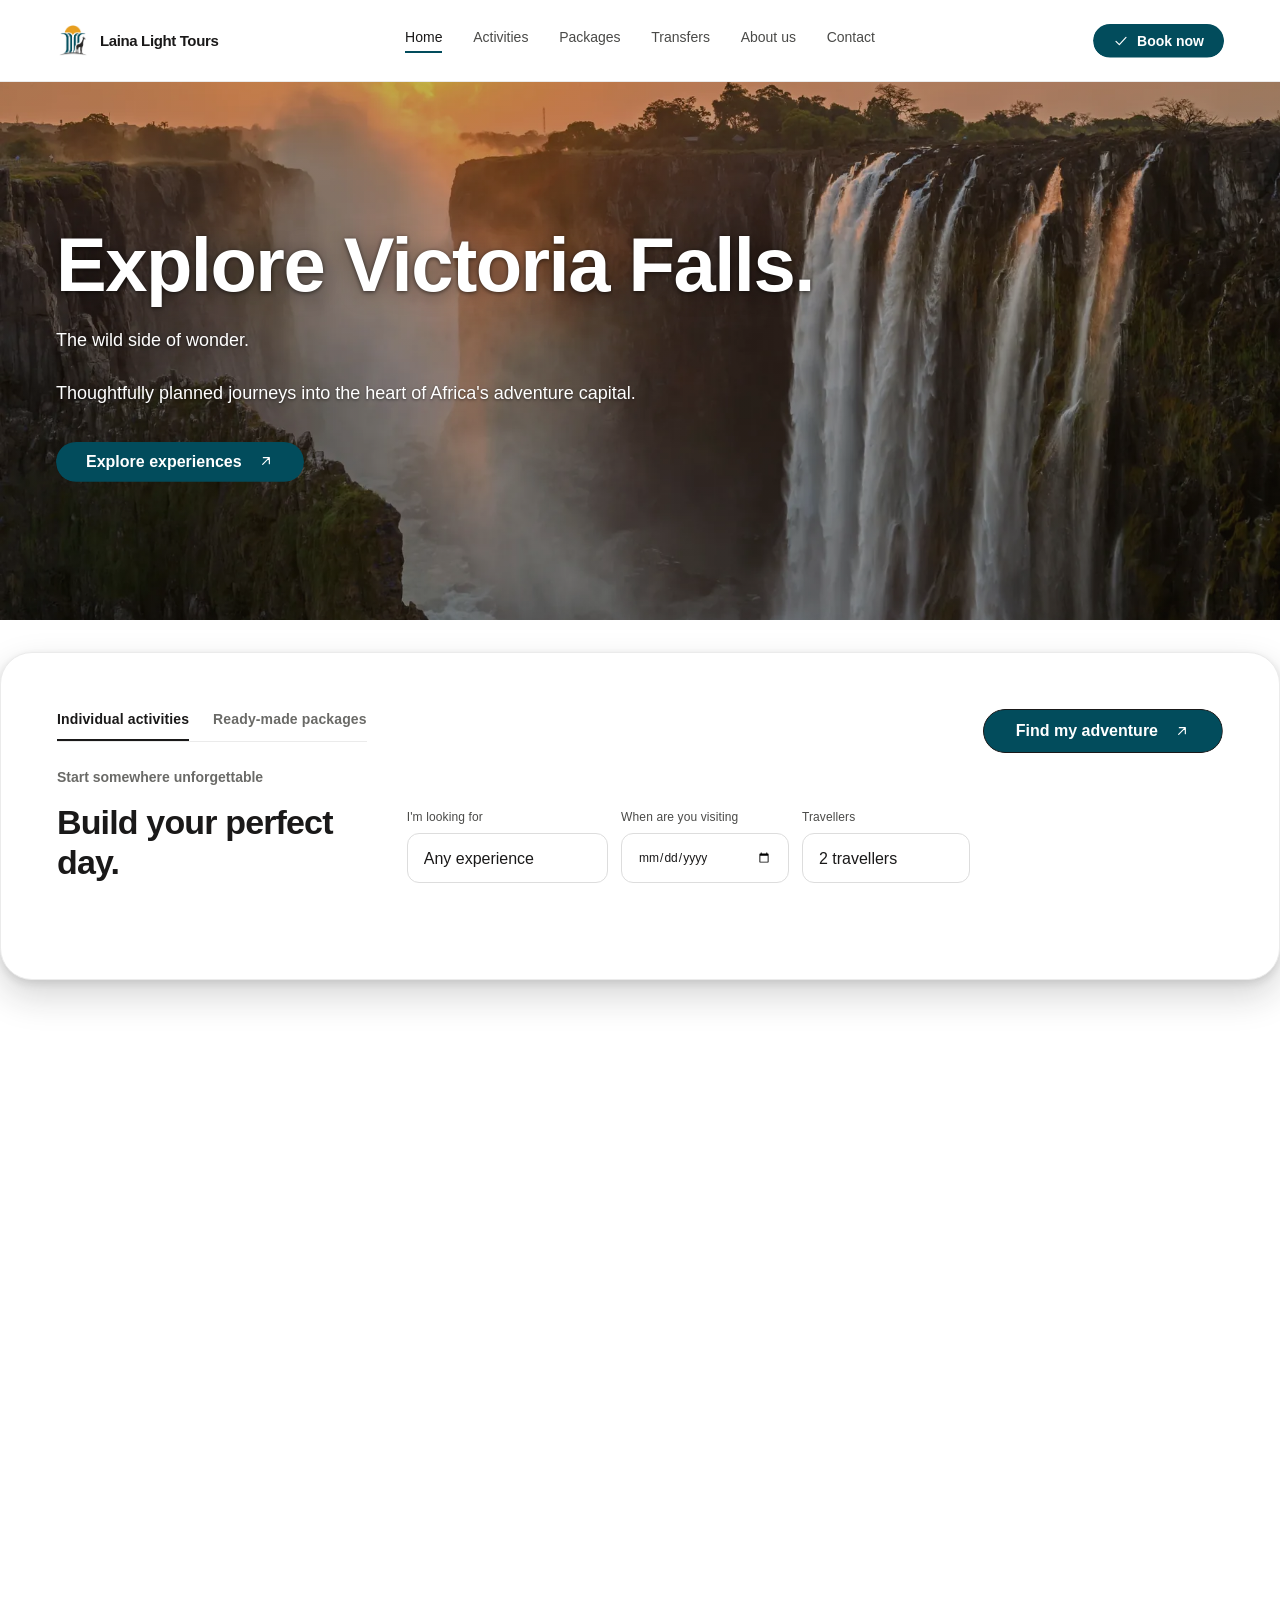
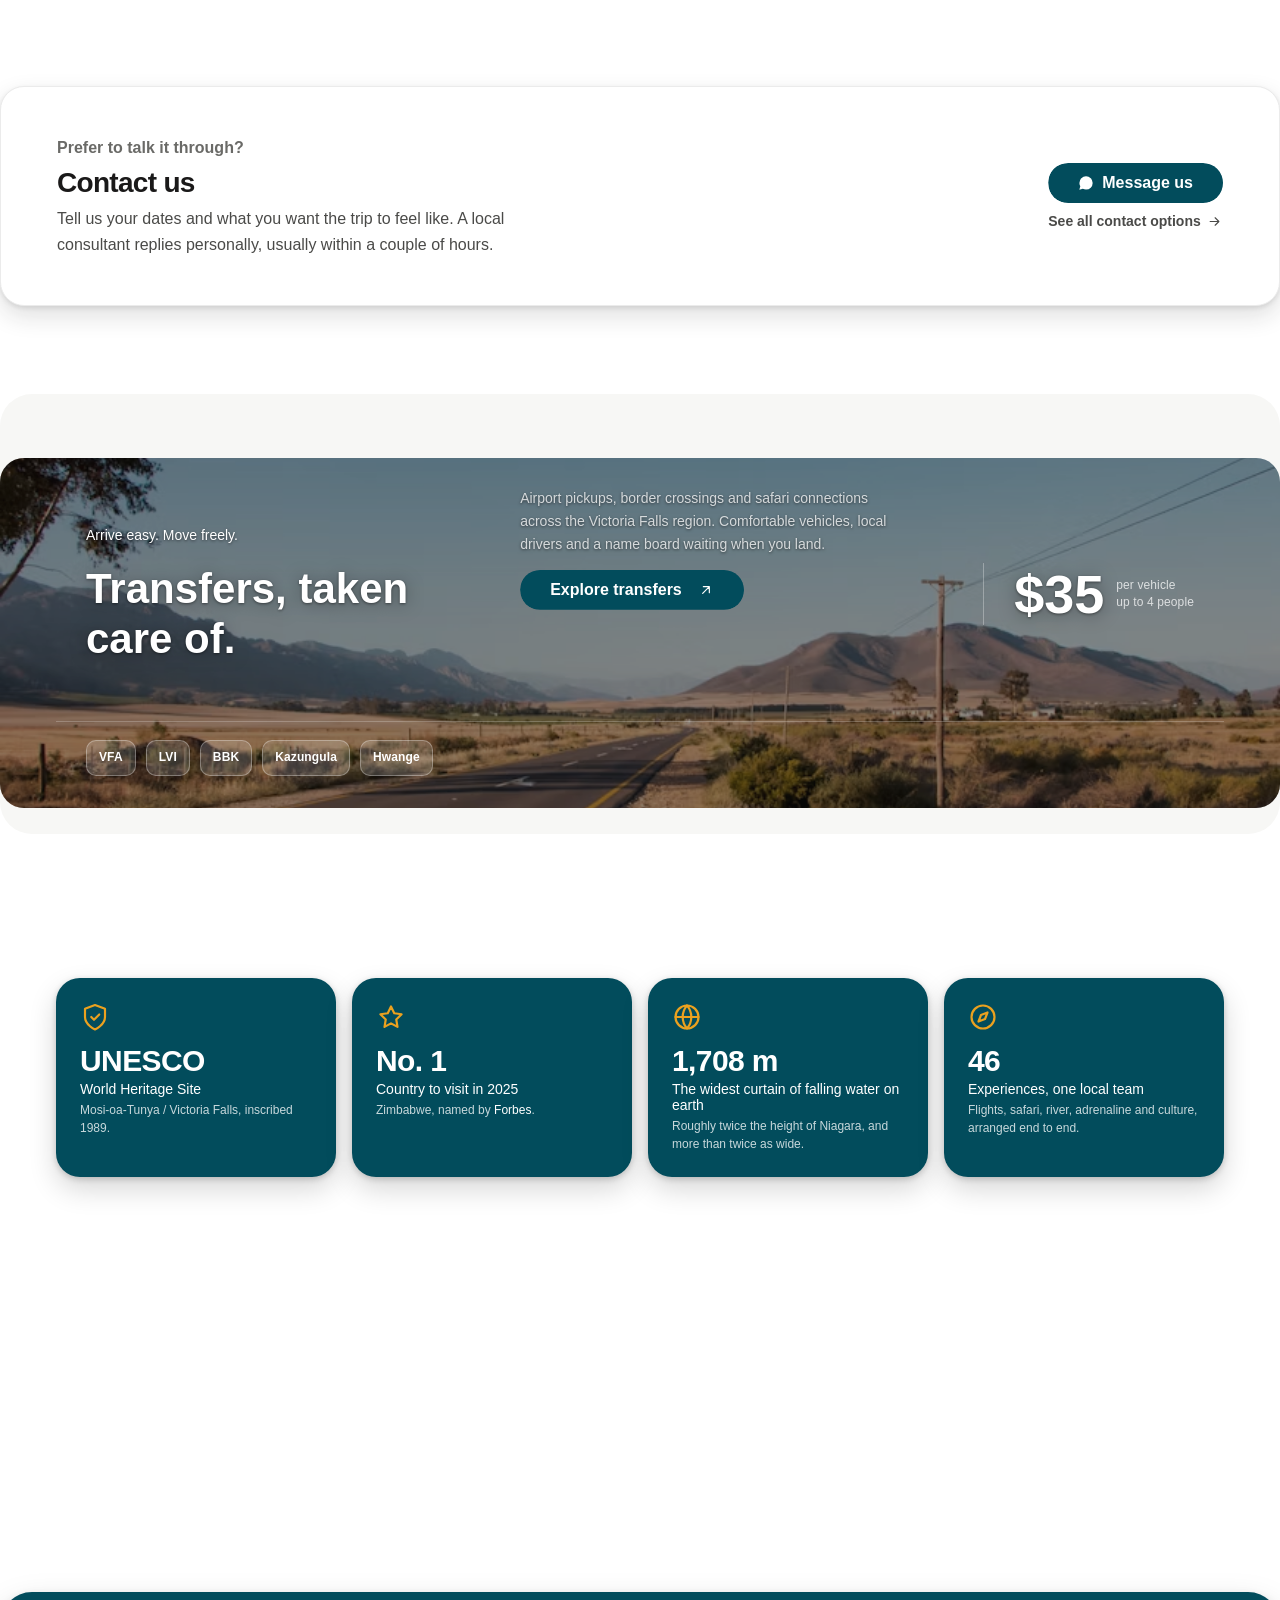
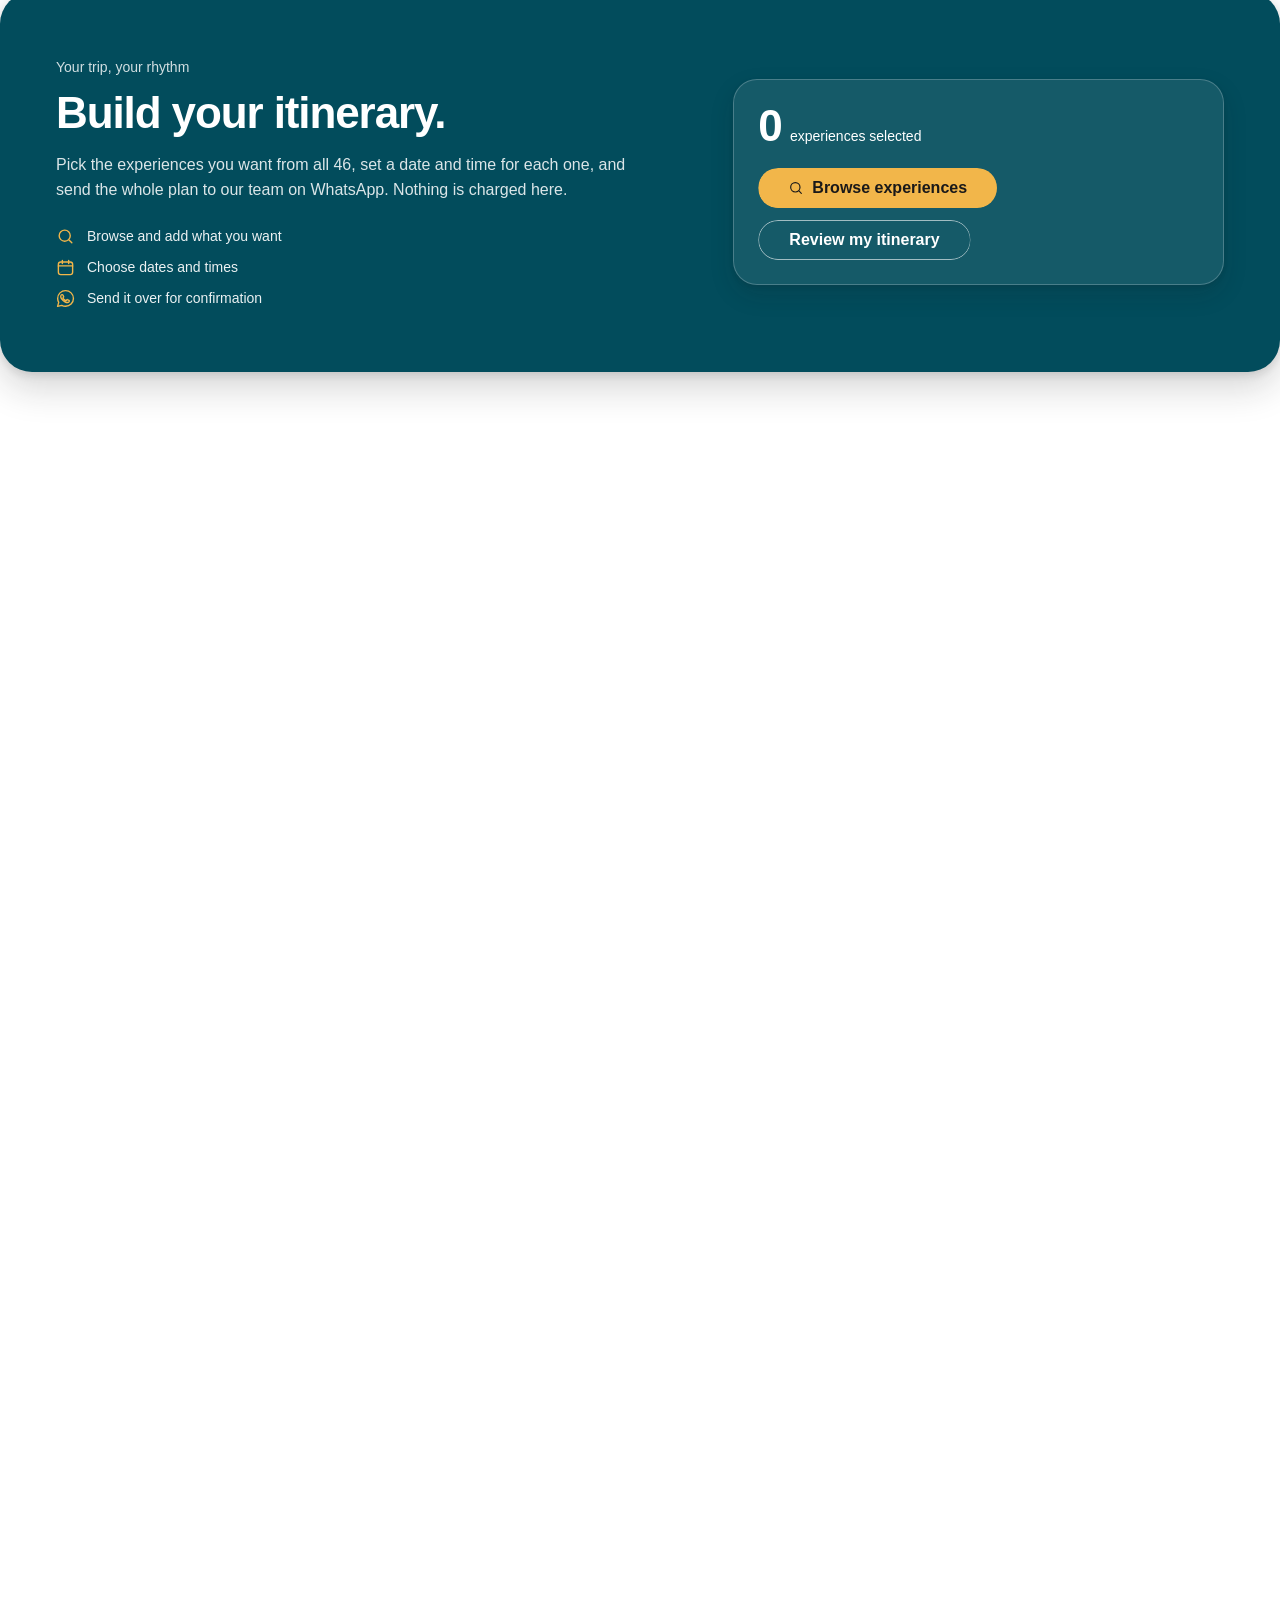
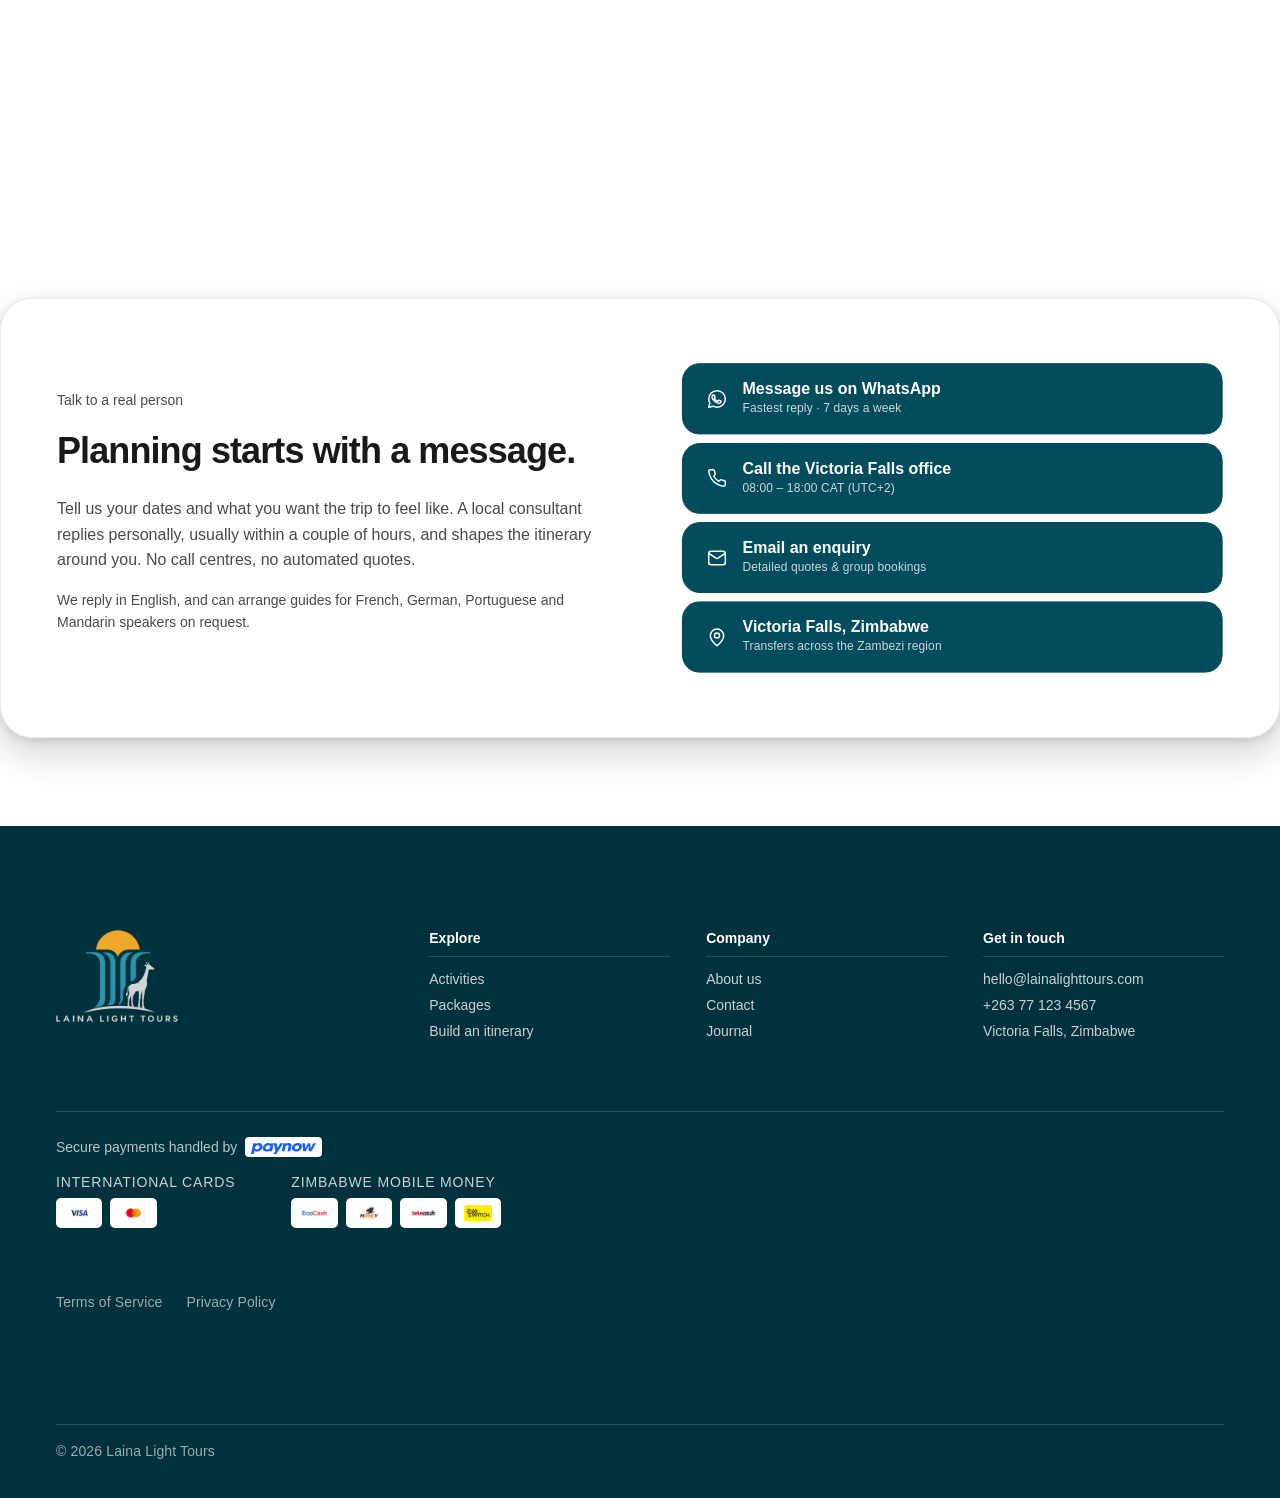
==== commit 60f54b34: "Site audit: images, favicons, sitemap, structured data, social meta Ran a full audit and fixed what " ====
--- a/index.html
+++ b/index.html
@@ -3,8 +3,8 @@
 <head>
   <meta charset="UTF-8">
   <meta name="viewport" content="width=device-width, initial-scale=1.0">
-  <meta name="description" content="Victoria Falls-based tour operator specialising in guided activities, adventures and packages. Flights, safari, river cruises and transfers, arranged personally with trusted local partners.">
-  <title>Laina Light Tours | Victoria Falls, beautifully arranged</title>
+  <meta name="description" content="Victoria Falls tour operator. Scenic flights, safaris, river cruises, adrenaline and airport transfers, arranged personally with trusted local partners.">
+  <title>Laina Light Tours | Victoria Falls Tours, Safaris & Transfers</title>
   <link rel="stylesheet" href="styles.css?v=202609012115">
   <link rel="stylesheet" href="typography.css?v=202609012115">
   <link rel="stylesheet" href="hero.css?v=202609012115">
@@ -14,8 +14,29 @@
   <link rel="stylesheet" href="story.css?v=202609012115">
   <link rel="stylesheet" href="motion.css?v=202609012115">
   <link rel="stylesheet" href="design-system.css?v=202609012115">
-  <link rel="icon" href="Laina Light Tours Logo Mark.png" type="image/png">
-  <meta name="theme-color" content="#0c0f10">
+  <link rel="icon" href="/favicon.ico" sizes="any">
+  <link rel="icon" type="image/png" sizes="32x32" href="/favicon-32x32.png">
+  <link rel="icon" type="image/png" sizes="16x16" href="/favicon-16x16.png">
+  <link rel="apple-touch-icon" sizes="180x180" href="/apple-touch-icon.png">
+  <link rel="manifest" href="/site.webmanifest">
+  <meta name="theme-color" content="#024c5c">
+
+  <link rel="canonical" href="https://laina-light-tours.brandonmuchenje01.workers.dev/">
+  <meta property="og:type" content="website">
+  <meta property="og:site_name" content="Laina Light Tours">
+  <meta property="og:locale" content="en_ZW">
+  <meta property="og:url" content="https://laina-light-tours.brandonmuchenje01.workers.dev/">
+  <meta property="og:title" content="Laina Light Tours | Victoria Falls Tours, Safaris & Transfers">
+  <meta property="og:description" content="Victoria Falls tour operator. Scenic flights, safaris, river cruises, adrenaline and airport transfers, arranged personally with trusted local partners.">
+  <meta property="og:image" content="https://laina-light-tours.brandonmuchenje01.workers.dev/hero-waterfall.webp">
+  <meta property="og:image:alt" content="Victoria Falls, Zimbabwe">
+  <meta name="twitter:card" content="summary_large_image">
+  <meta name="twitter:title" content="Laina Light Tours | Victoria Falls Tours, Safaris & Transfers">
+  <meta name="twitter:description" content="Victoria Falls tour operator. Scenic flights, safaris, river cruises, adrenaline and airport transfers, arranged personally with trusted local partners.">
+  <meta name="twitter:image" content="https://laina-light-tours.brandonmuchenje01.workers.dev/hero-waterfall.webp">
+  <script type="application/ld+json">{"@context": "https://schema.org", "@type": "TravelAgency", "@id": "https://laina-light-tours.brandonmuchenje01.workers.dev/#organisation", "name": "Laina Light Tours", "url": "https://laina-light-tours.brandonmuchenje01.workers.dev/", "logo": "https://laina-light-tours.brandonmuchenje01.workers.dev/Laina%20Light%20Tours%20Logo.png", "image": "https://laina-light-tours.brandonmuchenje01.workers.dev/hero-waterfall.webp", "description": "Victoria Falls tour operator specialising in guided activities, adventures and packages, working with trusted local partners.", "address": {"@type": "PostalAddress", "addressLocality": "Victoria Falls", "addressCountry": "ZW"}, "areaServed": [{"@type": "Place", "name": "Victoria Falls, Zimbabwe"}, {"@type": "Place", "name": "Livingstone, Zambia"}, {"@type": "Place", "name": "Kasane, Botswana"}, {"@type": "Place", "name": "Hwange National Park"}], "currenciesAccepted": "USD", "paymentAccepted": "Visa, Mastercard, EcoCash, OneMoney, Telecash, ZimSwitch", "knowsLanguage": ["en"]}</script>
+  <script type="application/ld+json">{"@context": "https://schema.org", "@type": "WebSite", "@id": "https://laina-light-tours.brandonmuchenje01.workers.dev/#website", "url": "https://laina-light-tours.brandonmuchenje01.workers.dev/", "name": "Laina Light Tours", "publisher": {"@id": "https://laina-light-tours.brandonmuchenje01.workers.dev/#organisation"}, "inLanguage": "en"}</script>
+  <script type="application/ld+json">{"@context": "https://schema.org", "@type": "TouristAttraction", "name": "Victoria Falls (Mosi-oa-Tunya)", "description": "A UNESCO World Heritage Site on the Zambezi between Zimbabwe and Zambia, and the widest curtain of falling water on earth.", "url": "https://laina-light-tours.brandonmuchenje01.workers.dev/", "image": "https://laina-light-tours.brandonmuchenje01.workers.dev/hero-waterfall.webp", "touristType": ["Adventure", "Wildlife", "Family", "Couples"], "address": {"@type": "PostalAddress", "addressLocality": "Victoria Falls", "addressCountry": "ZW"}}</script>
 </head>
 <body>
 <svg xmlns="http://www.w3.org/2000/svg" style="display:none" aria-hidden="true" focusable="false"><defs>
@@ -72,11 +93,11 @@
       <p class="booking-message" id="booking-message" aria-live="polite"></p>
     </section>
 
-    <section class="section packages-section" id="formal-packages"><div class="section-heading"><div><p class="eyebrow">Ready-made packages</p><h2>Popular ways <i>to stay awhile.</i></h2></div><a class="text-link" href="packages.html">View all packages <svg class="icon" aria-hidden="true"><use href="#i-arrow-up-right"/></svg></a></div><div class="package-grid"><article class="package-card package-featured" data-reveal data-squircle><div class="package-image"><img src="hero-waterfall.webp" alt="Victoria Falls at sunset"></div><div class="package-card-body" data-reveal><span class="package-label">Most loved</span><div class="package-content"><p class="package-days">5 hours</p><h3>Victoria Falls <i>Explorer</i></h3><p class="package-copy">Airport transfers, guided Falls tour, Flight of Angels and a Zambezi Sunset Cruise with drinks and snacks.</p></div><div class="package-footer"><div class="price-block"><div class="price-row"><strong>$285</strong><span>per adult</span></div><div class="price-row is-child"><strong>$230</strong><span>per child</span></div></div><span class="circle-arrow"><svg class="icon" aria-hidden="true"><use href="#i-arrow-up-right"/></svg></span></div></div></article><article class="package-card" data-reveal data-squircle><div class="package-image"><img src="signature-mini.webp" alt="Signature Mini"></div><div class="package-card-body" data-reveal><div class="package-content"><p class="package-days">2 days / 1 night</p><h3>Signature <i>Mini</i></h3><p class="package-copy">A night of Boma drums, a guided Falls tour, helicopter flight and sunset on the Zambezi.</p></div><div class="package-footer"><div class="price-block"><div class="price-row"><strong>$465</strong><span>per adult</span></div><div class="price-row is-child"><strong>$233</strong><span>per child</span></div></div><span class="circle-arrow"><svg class="icon" aria-hidden="true"><use href="#i-arrow-up-right"/></svg></span></div></div></article><article class="package-card" data-reveal data-squircle><div class="package-image"><img src="Meet%20the%20wild.jpg" alt="Ultimate Victoria Falls Adventure"></div><div class="package-card-body" data-reveal><div class="package-content"><p class="package-days">4 days / 3 nights</p><h3>Ultimate Victoria Falls <i>Adventure</i></h3><p class="package-copy">Adds a full-day Chobe safari and your choice of rafting, Devil&rsquo;s Pool, gorge swing or zipline.</p></div><div class="package-footer"><div class="price-block"><div class="price-row"><strong>$985</strong><span>per adult</span></div><div class="price-row is-child"><strong>$580</strong><span>per child</span></div></div><span class="circle-arrow"><svg class="icon" aria-hidden="true"><use href="#i-arrow-up-right"/></svg></span></div></div></article></div></section>
+    <section class="section packages-section" id="formal-packages"><div class="section-heading"><div><p class="eyebrow">Ready-made packages</p><h2>Popular ways <i>to stay awhile.</i></h2></div><a class="text-link" href="packages.html">View all packages <svg class="icon" aria-hidden="true"><use href="#i-arrow-up-right"/></svg></a></div><div class="package-grid"><article class="package-card package-featured" data-reveal data-squircle><div class="package-image"><img src="hero-waterfall.webp" alt="Victoria Falls at sunset" loading="lazy" decoding="async"></div><div class="package-card-body" data-reveal><span class="package-label">Most loved</span><div class="package-content"><p class="package-days">5 hours</p><h3>Victoria Falls <i>Explorer</i></h3><p class="package-copy">Airport transfers, guided Falls tour, Flight of Angels and a Zambezi Sunset Cruise with drinks and snacks.</p></div><div class="package-footer"><div class="price-block"><div class="price-row"><strong>$285</strong><span>per adult</span></div><div class="price-row is-child"><strong>$230</strong><span>per child</span></div></div><span class="circle-arrow"><svg class="icon" aria-hidden="true"><use href="#i-arrow-up-right"/></svg></span></div></div></article><article class="package-card" data-reveal data-squircle><div class="package-image"><img src="signature-mini.webp" alt="Signature Mini" loading="lazy" decoding="async"></div><div class="package-card-body" data-reveal><div class="package-content"><p class="package-days">2 days / 1 night</p><h3>Signature <i>Mini</i></h3><p class="package-copy">A night of Boma drums, a guided Falls tour, helicopter flight and sunset on the Zambezi.</p></div><div class="package-footer"><div class="price-block"><div class="price-row"><strong>$465</strong><span>per adult</span></div><div class="price-row is-child"><strong>$233</strong><span>per child</span></div></div><span class="circle-arrow"><svg class="icon" aria-hidden="true"><use href="#i-arrow-up-right"/></svg></span></div></div></article><article class="package-card" data-reveal data-squircle><div class="package-image"><img src="Meet%20the%20wild.jpg" alt="Ultimate Victoria Falls Adventure" loading="lazy" decoding="async"></div><div class="package-card-body" data-reveal><div class="package-content"><p class="package-days">4 days / 3 nights</p><h3>Ultimate Victoria Falls <i>Adventure</i></h3><p class="package-copy">Adds a full-day Chobe safari and your choice of rafting, Devil&rsquo;s Pool, gorge swing or zipline.</p></div><div class="package-footer"><div class="price-block"><div class="price-row"><strong>$985</strong><span>per adult</span></div><div class="price-row is-child"><strong>$580</strong><span>per child</span></div></div><span class="circle-arrow"><svg class="icon" aria-hidden="true"><use href="#i-arrow-up-right"/></svg></span></div></div></article></div></section>
 
     <section class="talk-card"><div class="talk-card__copy"><p class="eyebrow">Prefer to talk it through?</p><h2>Contact us</h2><p>Tell us your dates and what you want the trip to feel like. A local consultant replies personally, usually within a couple of hours.</p></div><div class="talk-card__actions"><a class="button button-light" data-squircle href="https://wa.me/263771234567?text=Hello%20Laina%20Light%20Tours%2C%20I%27d%20like%20to%20book."><svg class="icon" aria-hidden="true"><use href="#i-whatsapp"/></svg>Message us</a><a class="talk-card__alt" href="index.html#contact">See all contact options <svg class="icon" aria-hidden="true"><use href="#i-arrow-right"/></svg></a></div></section>
 
-    <section class="home-transfers"><div class="home-transfers-image"><img src="Road.avif" alt="Road through the Victoria Falls region"></div><div class="home-transfers-heading"><p class="eyebrow">Arrive easy. Move freely.</p><h2>Transfers, <i>taken care of.</i></h2></div><div class="home-transfers-copy"><p>Airport pickups, border crossings and safari connections across the Victoria Falls region. Comfortable vehicles, local drivers and a name board waiting when you land.</p><a class="button button-light" data-squircle href="transfers.html">Explore transfers <span class="cta-ico"><svg class="icon" aria-hidden="true"><use href="#i-arrow-up-right"/></svg></span></a></div><div class="home-transfer-price"><strong>$35</strong><span>per vehicle<br>up to 4 people</span></div><div class="home-transfer-routes"><span>VFA</span><span>LVI</span><span>BBK</span><span>Kazungula</span><span>Hwange</span></div></section>
+    <section class="home-transfers"><div class="home-transfers-image"><img src="Road.avif" alt="Road through the Victoria Falls region" loading="lazy" decoding="async"></div><div class="home-transfers-heading"><p class="eyebrow">Arrive easy. Move freely.</p><h2>Transfers, <i>taken care of.</i></h2></div><div class="home-transfers-copy"><p>Airport pickups, border crossings and safari connections across the Victoria Falls region. Comfortable vehicles, local drivers and a name board waiting when you land.</p><a class="button button-light" data-squircle href="transfers.html">Explore transfers <span class="cta-ico"><svg class="icon" aria-hidden="true"><use href="#i-arrow-up-right"/></svg></span></a></div><div class="home-transfer-price"><strong>$35</strong><span>per vehicle<br>up to 4 people</span></div><div class="home-transfer-routes"><span>VFA</span><span>LVI</span><span>BBK</span><span>Kazungula</span><span>Hwange</span></div></section>
 
     
     <section class="credentials" aria-label="Why Victoria Falls">
@@ -111,7 +132,7 @@
 
     <section class="build-cta" id="customize"><div class="build-copy"><p class="eyebrow">Your trip, your rhythm</p><h2>Build your itinerary.</h2><p>Pick the experiences you want from all 46, set a date and time for each one, and send the whole plan to our team on WhatsApp. Nothing is charged here.</p><ul class="build-steps"><li><svg class="icon" aria-hidden="true"><use href="#i-search"/></svg><span>Browse and add what you want</span></li><li><svg class="icon" aria-hidden="true"><use href="#i-calendar"/></svg><span>Choose dates and times</span></li><li><svg class="icon" aria-hidden="true"><use href="#i-whatsapp"/></svg><span>Send it over for confirmation</span></li></ul></div><div class="build-actions"><p class="build-count"><strong id="itinerary-count">0</strong><span>experiences selected</span></p><a class="button button-light" data-squircle href="activities.html"><svg class="icon" aria-hidden="true"><use href="#i-search"/></svg> Browse experiences</a><a class="button button-dark build-secondary" data-squircle href="itinerary.html">Review my itinerary <span class="btn-count" data-cart-count hidden>0</span></a></div></section>
 
-    <section class="section discover" id="experiences"><div class="section-heading"><div><p class="eyebrow">Choose your pace</p><h2>Popular <i>experiences.</i></h2></div><a class="text-link" href="activities.html">View all 46 activities <svg class="icon" aria-hidden="true"><use href="#i-arrow-up-right"/></svg></a></div><div class="pick-grid"><article class="pick-card" data-reveal><div class="pick-media"><span class="pick-tag">Scenic flight</span><img src="Laina-Light-Tours-Activities-Images-Copilot/activities/flight-of-angels-helicopter-01.png" alt="Flight of Angels" loading="lazy"></div><div class="pick-body"><h3>Flight of Angels</h3><p>A figure-eight flight over the full width of the Falls.</p><p class="pick-incl"><svg class="icon" aria-hidden="true"><use href="#i-check"/></svg>Park fees included</p><div class="pick-foot"><div class="pick-price"><strong>$204</strong><span>per person</span></div><span class="pick-dur"><svg class="icon" aria-hidden="true"><use href="#i-clock"/></svg>12-13 min</span></div><a class="button button-light pick-cta" data-squircle href="activities.html">View &amp; add <svg class="icon" aria-hidden="true"><use href="#i-arrow-right"/></svg></a></div></article><article class="pick-card" data-reveal><div class="pick-media"><span class="pick-tag">Half day</span><img src="More Images/Spiritedpursuit_leelitumbe_devilspool_zambia-25.webp" alt="Livingstone Island and Devil's Pool" loading="lazy"></div><div class="pick-body"><h3>Livingstone Island &amp; Devil's Pool</h3><p>Swim at the very lip of the Falls, then lunch on the island.</p><div class="pick-foot"><div class="pick-price"><strong>$240</strong><span>per person</span></div><span class="pick-dur"><svg class="icon" aria-hidden="true"><use href="#i-clock"/></svg>Half day</span></div><a class="button button-light pick-cta" data-squircle href="activities.html">View &amp; add <svg class="icon" aria-hidden="true"><use href="#i-arrow-right"/></svg></a></div></article><article class="pick-card" data-reveal><div class="pick-media"><span class="pick-tag">Adrenaline</span><img src="Laina-Light-Tours-Activities-Images-Copilot/activities/white-water-rafting-day-trip.jpeg" alt="White Water Rafting" loading="lazy"></div><div class="pick-body"><h3>White Water Rafting</h3><p>Grade 5 rapids and a full day in the Batoka Gorge.</p><p class="pick-incl"><svg class="icon" aria-hidden="true"><use href="#i-check"/></svg>Park fees included</p><div class="pick-foot"><div class="pick-price"><strong>$186</strong><span>per person</span></div><span class="pick-dur"><svg class="icon" aria-hidden="true"><use href="#i-clock"/></svg>6 hrs</span></div><a class="button button-light pick-cta" data-squircle href="activities.html">View &amp; add <svg class="icon" aria-hidden="true"><use href="#i-arrow-right"/></svg></a></div></article></div></section>
+    <section class="section discover" id="experiences"><div class="section-heading"><div><p class="eyebrow">Choose your pace</p><h2>Popular <i>experiences.</i></h2></div><a class="text-link" href="activities.html">View all 46 activities <svg class="icon" aria-hidden="true"><use href="#i-arrow-up-right"/></svg></a></div><div class="pick-grid"><article class="pick-card" data-reveal><div class="pick-media"><span class="pick-tag">Scenic flight</span><img src="Laina-Light-Tours-Activities-Images-Copilot/activities/flight-of-angels-helicopter-01.webp" alt="Flight of Angels" loading="lazy"></div><div class="pick-body"><h3>Flight of Angels</h3><p>A figure-eight flight over the full width of the Falls.</p><p class="pick-incl"><svg class="icon" aria-hidden="true"><use href="#i-check"/></svg>Park fees included</p><div class="pick-foot"><div class="pick-price"><strong>$204</strong><span>per person</span></div><span class="pick-dur"><svg class="icon" aria-hidden="true"><use href="#i-clock"/></svg>12-13 min</span></div><a class="button button-light pick-cta" data-squircle href="activities.html">View &amp; add <svg class="icon" aria-hidden="true"><use href="#i-arrow-right"/></svg></a></div></article><article class="pick-card" data-reveal><div class="pick-media"><span class="pick-tag">Half day</span><img src="More Images/Spiritedpursuit_leelitumbe_devilspool_zambia-25.webp" alt="Livingstone Island and Devil's Pool" loading="lazy"></div><div class="pick-body"><h3>Livingstone Island &amp; Devil's Pool</h3><p>Swim at the very lip of the Falls, then lunch on the island.</p><div class="pick-foot"><div class="pick-price"><strong>$240</strong><span>per person</span></div><span class="pick-dur"><svg class="icon" aria-hidden="true"><use href="#i-clock"/></svg>Half day</span></div><a class="button button-light pick-cta" data-squircle href="activities.html">View &amp; add <svg class="icon" aria-hidden="true"><use href="#i-arrow-right"/></svg></a></div></article><article class="pick-card" data-reveal><div class="pick-media"><span class="pick-tag">Adrenaline</span><img src="Laina-Light-Tours-Activities-Images-Copilot/activities/white-water-rafting-day-trip.jpeg" alt="White Water Rafting" loading="lazy"></div><div class="pick-body"><h3>White Water Rafting</h3><p>Grade 5 rapids and a full day in the Batoka Gorge.</p><p class="pick-incl"><svg class="icon" aria-hidden="true"><use href="#i-check"/></svg>Park fees included</p><div class="pick-foot"><div class="pick-price"><strong>$186</strong><span>per person</span></div><span class="pick-dur"><svg class="icon" aria-hidden="true"><use href="#i-clock"/></svg>6 hrs</span></div><a class="button button-light pick-cta" data-squircle href="activities.html">View &amp; add <svg class="icon" aria-hidden="true"><use href="#i-arrow-right"/></svg></a></div></article></div></section>
 
     <section class="split-section" id="why-us"><div class="split-image"><img src="harshil-gudka-kfxEUCTUeyg-unsplash.jpg" alt="A giraffe among acacia at sunset on the savanna" loading="lazy"></div><div class="split-copy"><p class="eyebrow">Travel with intention</p><h2>A little closer to the <i>real thing.</i></h2><p>We know the river bends, the quiet viewpoints and the guides who make a day stay with you. Tell us what you want to feel; we'll take care of the rest.</p><div class="stat-row"><div><strong>14</strong><span>years local</span></div><div><strong>4.9</strong><span>guest rating</span></div><div><strong>24/7</strong><span>on-trip care</span></div></div><a class="button button-dark" data-squircle href="#contact">Meet Laina Light <span class="cta-ico"><svg class="icon" aria-hidden="true"><use href="#i-arrow-up-right"/></svg></span></a></div></section>
 
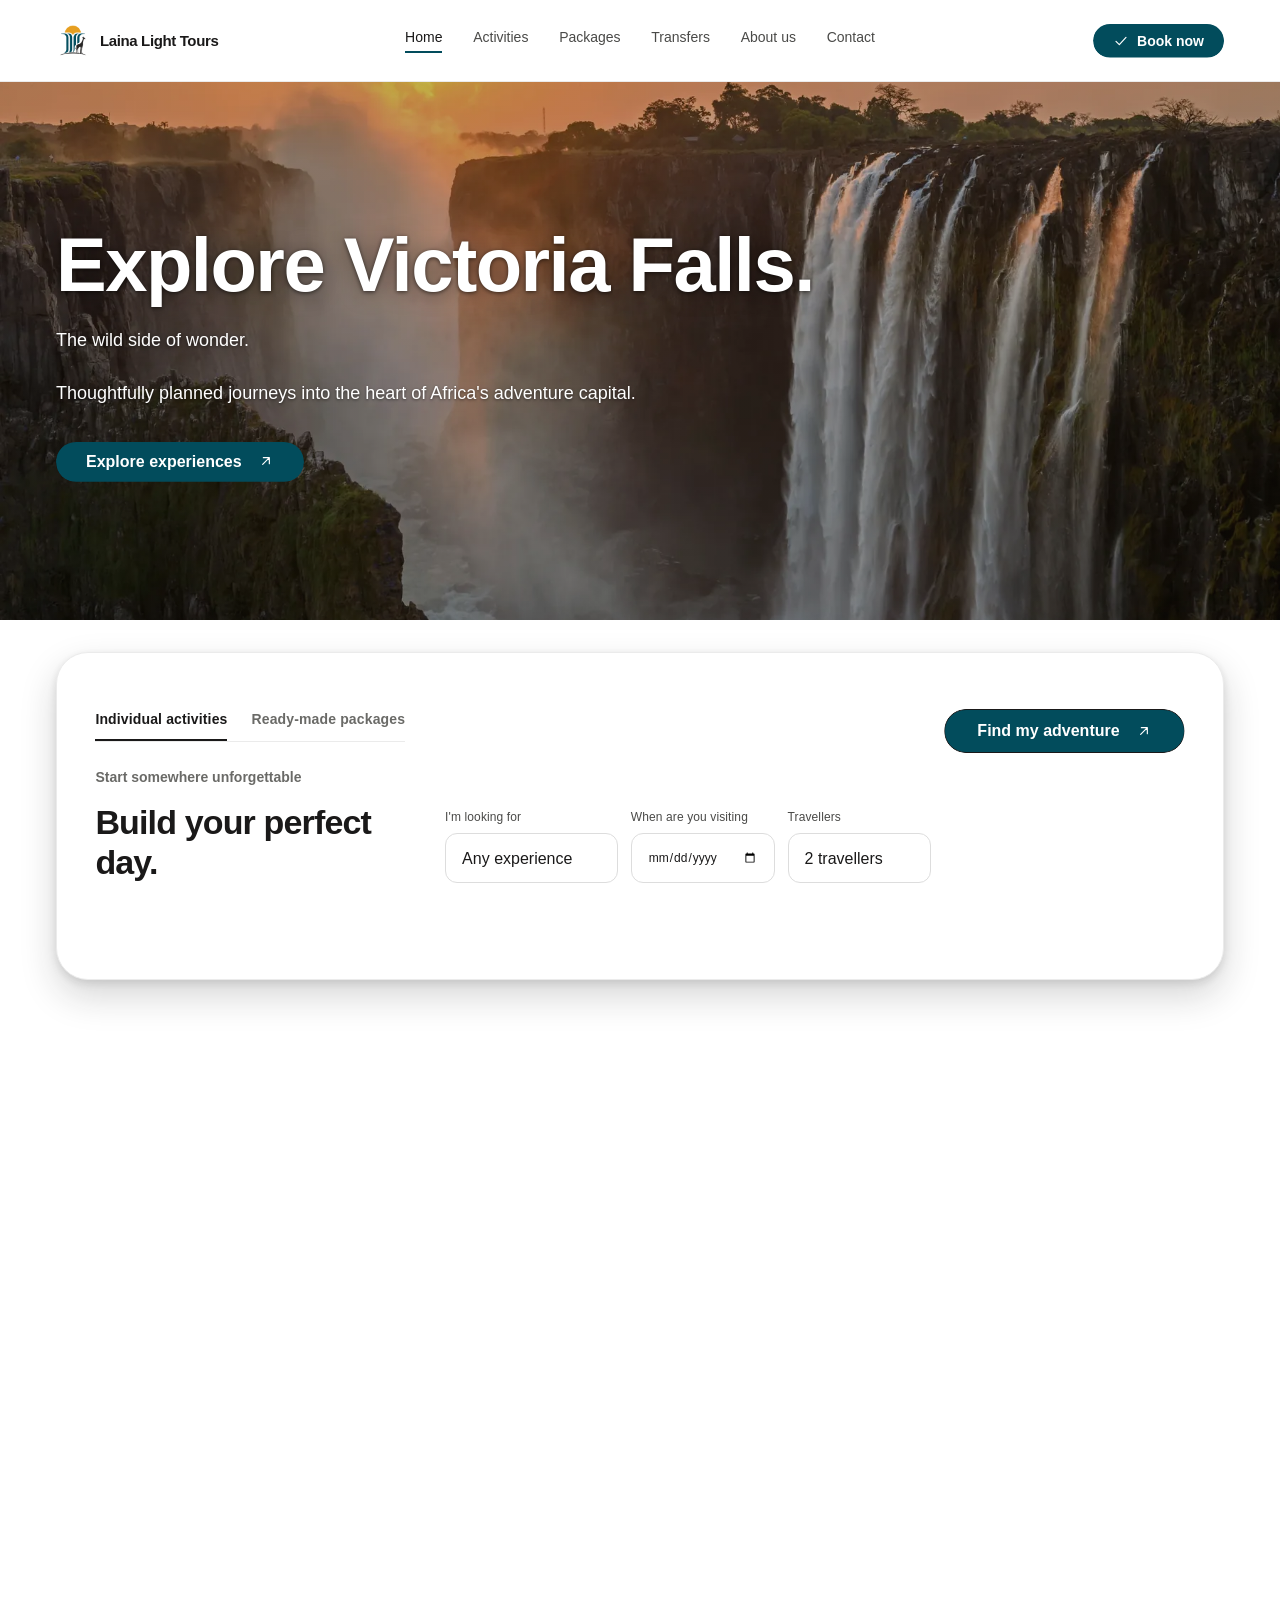
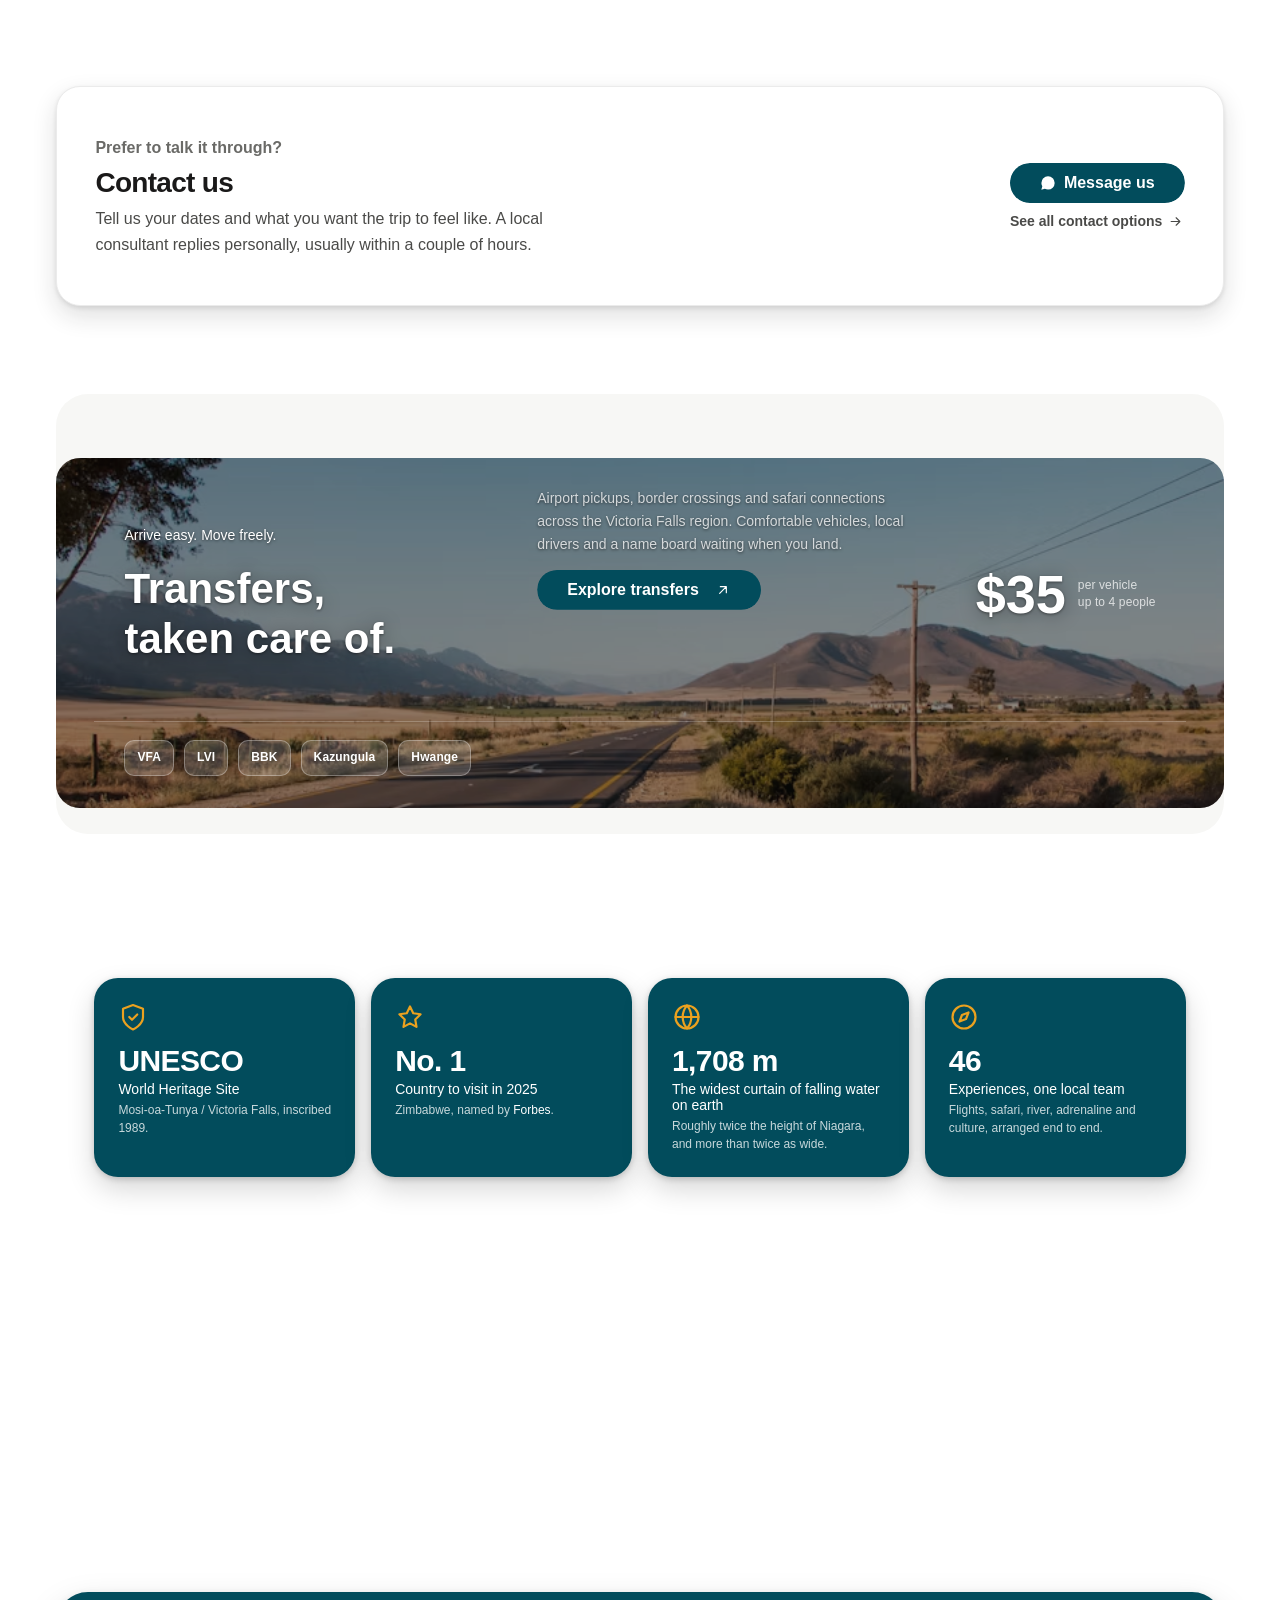
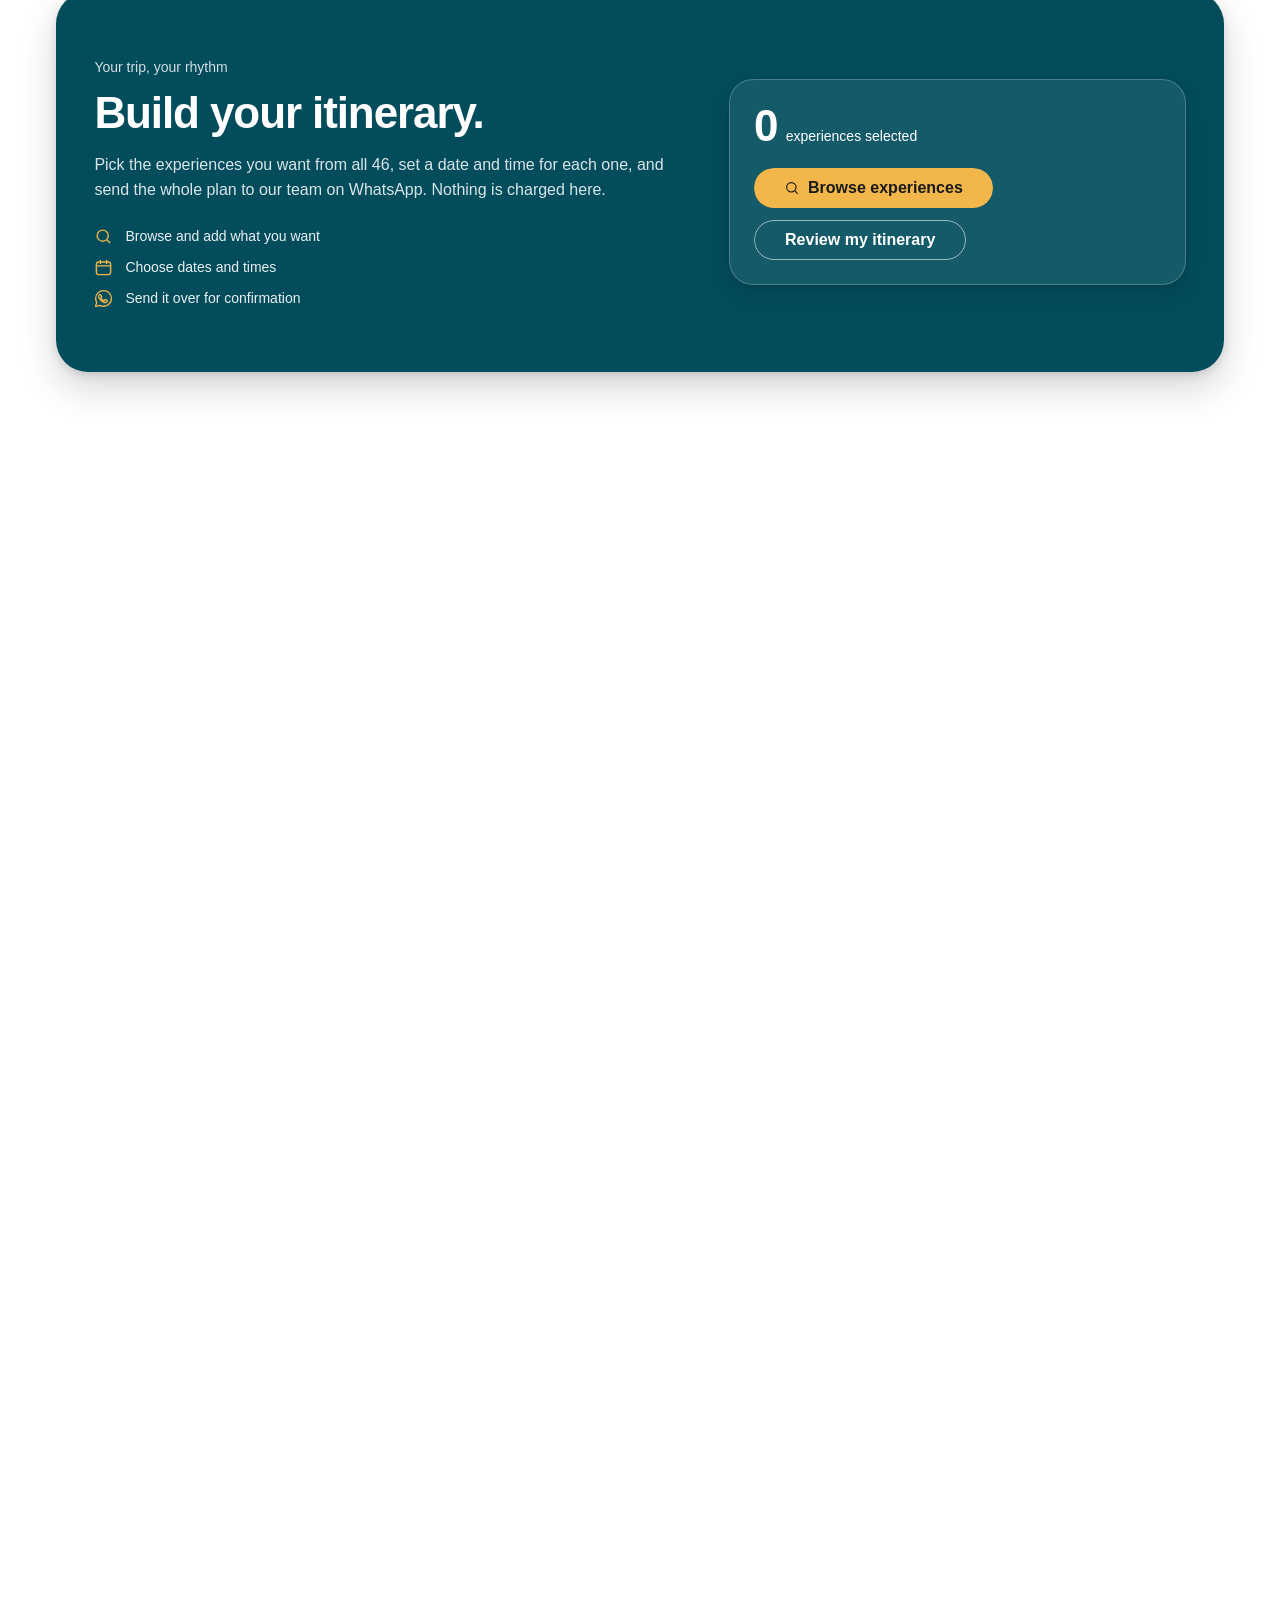
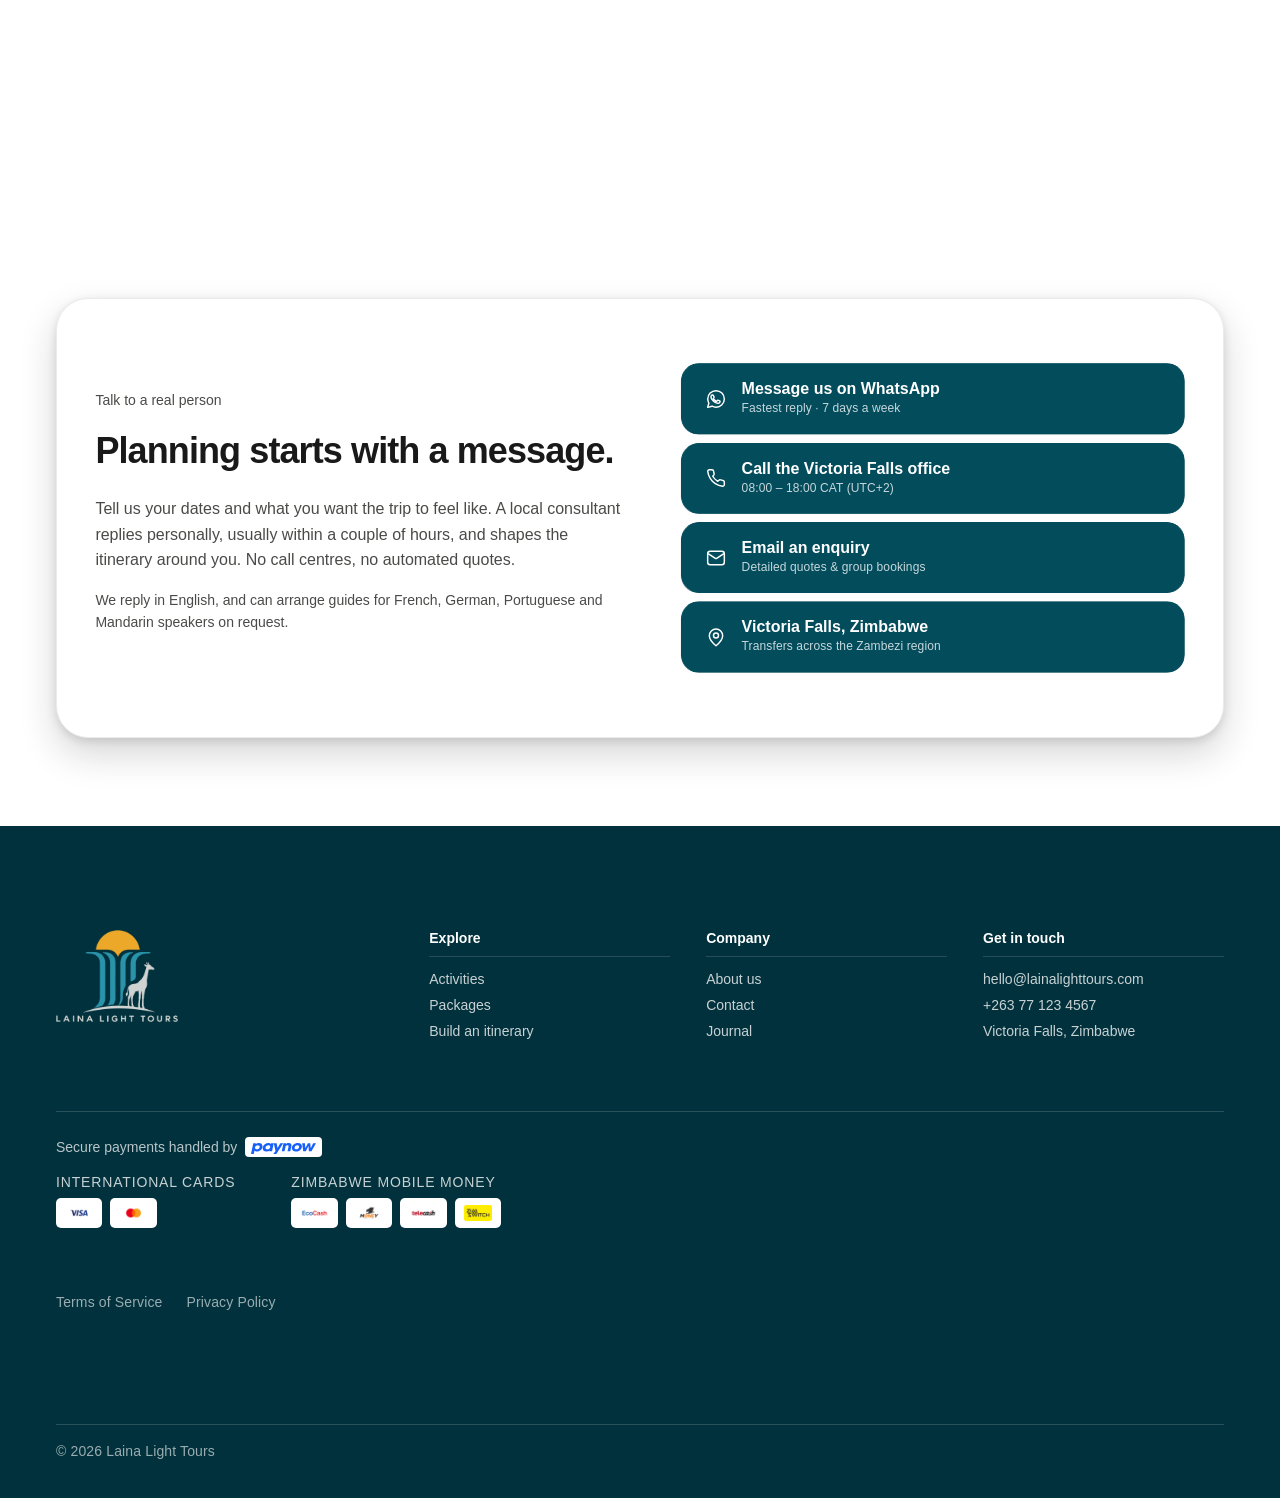
==== commit dc17ab08: "Align panel edges to the gutter; right-size oversized assets Gutter - Rounded panels were spanning t" ====
--- a/index.html
+++ b/index.html
@@ -5,6 +5,7 @@
   <meta name="viewport" content="width=device-width, initial-scale=1.0">
   <meta name="description" content="Victoria Falls tour operator. Scenic flights, safaris, river cruises, adrenaline and airport transfers, arranged personally with trusted local partners.">
   <title>Laina Light Tours | Victoria Falls Tours, Safaris & Transfers</title>
+    <link rel="preload" as="image" href="hero-waterfall.webp" fetchpriority="high">
   <link rel="stylesheet" href="styles.css?v=202609012115">
   <link rel="stylesheet" href="typography.css?v=202609012115">
   <link rel="stylesheet" href="hero.css?v=202609012115">
@@ -93,11 +94,11 @@
       <p class="booking-message" id="booking-message" aria-live="polite"></p>
     </section>
 
-    <section class="section packages-section" id="formal-packages"><div class="section-heading"><div><p class="eyebrow">Ready-made packages</p><h2>Popular ways <i>to stay awhile.</i></h2></div><a class="text-link" href="packages.html">View all packages <svg class="icon" aria-hidden="true"><use href="#i-arrow-up-right"/></svg></a></div><div class="package-grid"><article class="package-card package-featured" data-reveal data-squircle><div class="package-image"><img src="hero-waterfall.webp" alt="Victoria Falls at sunset" loading="lazy" decoding="async"></div><div class="package-card-body" data-reveal><span class="package-label">Most loved</span><div class="package-content"><p class="package-days">5 hours</p><h3>Victoria Falls <i>Explorer</i></h3><p class="package-copy">Airport transfers, guided Falls tour, Flight of Angels and a Zambezi Sunset Cruise with drinks and snacks.</p></div><div class="package-footer"><div class="price-block"><div class="price-row"><strong>$285</strong><span>per adult</span></div><div class="price-row is-child"><strong>$230</strong><span>per child</span></div></div><span class="circle-arrow"><svg class="icon" aria-hidden="true"><use href="#i-arrow-up-right"/></svg></span></div></div></article><article class="package-card" data-reveal data-squircle><div class="package-image"><img src="signature-mini.webp" alt="Signature Mini" loading="lazy" decoding="async"></div><div class="package-card-body" data-reveal><div class="package-content"><p class="package-days">2 days / 1 night</p><h3>Signature <i>Mini</i></h3><p class="package-copy">A night of Boma drums, a guided Falls tour, helicopter flight and sunset on the Zambezi.</p></div><div class="package-footer"><div class="price-block"><div class="price-row"><strong>$465</strong><span>per adult</span></div><div class="price-row is-child"><strong>$233</strong><span>per child</span></div></div><span class="circle-arrow"><svg class="icon" aria-hidden="true"><use href="#i-arrow-up-right"/></svg></span></div></div></article><article class="package-card" data-reveal data-squircle><div class="package-image"><img src="Meet%20the%20wild.jpg" alt="Ultimate Victoria Falls Adventure" loading="lazy" decoding="async"></div><div class="package-card-body" data-reveal><div class="package-content"><p class="package-days">4 days / 3 nights</p><h3>Ultimate Victoria Falls <i>Adventure</i></h3><p class="package-copy">Adds a full-day Chobe safari and your choice of rafting, Devil&rsquo;s Pool, gorge swing or zipline.</p></div><div class="package-footer"><div class="price-block"><div class="price-row"><strong>$985</strong><span>per adult</span></div><div class="price-row is-child"><strong>$580</strong><span>per child</span></div></div><span class="circle-arrow"><svg class="icon" aria-hidden="true"><use href="#i-arrow-up-right"/></svg></span></div></div></article></div></section>
+    <section class="section packages-section" id="formal-packages"><div class="section-heading"><div><p class="eyebrow">Ready-made packages</p><h2>Popular ways <i>to stay awhile.</i></h2></div><a class="text-link" href="packages.html">View all packages <svg class="icon" aria-hidden="true"><use href="#i-arrow-up-right"/></svg></a></div><div class="package-grid"><article class="package-card package-featured" data-reveal data-squircle><div class="package-image"><img src="hero-waterfall.webp" alt="Victoria Falls at sunset" loading="lazy" decoding="async" width="1800" height="1198"></div><div class="package-card-body" data-reveal><span class="package-label">Most loved</span><div class="package-content"><p class="package-days">5 hours</p><h3>Victoria Falls <i>Explorer</i></h3><p class="package-copy">Airport transfers, guided Falls tour, Flight of Angels and a Zambezi Sunset Cruise with drinks and snacks.</p></div><div class="package-footer"><div class="price-block"><div class="price-row"><strong>$285</strong><span>per adult</span></div><div class="price-row is-child"><strong>$230</strong><span>per child</span></div></div><span class="circle-arrow"><svg class="icon" aria-hidden="true"><use href="#i-arrow-up-right"/></svg></span></div></div></article><article class="package-card" data-reveal data-squircle><div class="package-image"><img src="signature-mini.webp" alt="Signature Mini" loading="lazy" decoding="async" width="1800" height="1035"></div><div class="package-card-body" data-reveal><div class="package-content"><p class="package-days">2 days / 1 night</p><h3>Signature <i>Mini</i></h3><p class="package-copy">A night of Boma drums, a guided Falls tour, helicopter flight and sunset on the Zambezi.</p></div><div class="package-footer"><div class="price-block"><div class="price-row"><strong>$465</strong><span>per adult</span></div><div class="price-row is-child"><strong>$233</strong><span>per child</span></div></div><span class="circle-arrow"><svg class="icon" aria-hidden="true"><use href="#i-arrow-up-right"/></svg></span></div></div></article><article class="package-card" data-reveal data-squircle><div class="package-image"><img src="Meet%20the%20wild.jpg" alt="Ultimate Victoria Falls Adventure" loading="lazy" decoding="async" width="800" height="1200"></div><div class="package-card-body" data-reveal><div class="package-content"><p class="package-days">4 days / 3 nights</p><h3>Ultimate Victoria Falls <i>Adventure</i></h3><p class="package-copy">Adds a full-day Chobe safari and your choice of rafting, Devil&rsquo;s Pool, gorge swing or zipline.</p></div><div class="package-footer"><div class="price-block"><div class="price-row"><strong>$985</strong><span>per adult</span></div><div class="price-row is-child"><strong>$580</strong><span>per child</span></div></div><span class="circle-arrow"><svg class="icon" aria-hidden="true"><use href="#i-arrow-up-right"/></svg></span></div></div></article></div></section>
 
     <section class="talk-card"><div class="talk-card__copy"><p class="eyebrow">Prefer to talk it through?</p><h2>Contact us</h2><p>Tell us your dates and what you want the trip to feel like. A local consultant replies personally, usually within a couple of hours.</p></div><div class="talk-card__actions"><a class="button button-light" data-squircle href="https://wa.me/263771234567?text=Hello%20Laina%20Light%20Tours%2C%20I%27d%20like%20to%20book."><svg class="icon" aria-hidden="true"><use href="#i-whatsapp"/></svg>Message us</a><a class="talk-card__alt" href="index.html#contact">See all contact options <svg class="icon" aria-hidden="true"><use href="#i-arrow-right"/></svg></a></div></section>
 
-    <section class="home-transfers"><div class="home-transfers-image"><img src="Road.avif" alt="Road through the Victoria Falls region" loading="lazy" decoding="async"></div><div class="home-transfers-heading"><p class="eyebrow">Arrive easy. Move freely.</p><h2>Transfers, <i>taken care of.</i></h2></div><div class="home-transfers-copy"><p>Airport pickups, border crossings and safari connections across the Victoria Falls region. Comfortable vehicles, local drivers and a name board waiting when you land.</p><a class="button button-light" data-squircle href="transfers.html">Explore transfers <span class="cta-ico"><svg class="icon" aria-hidden="true"><use href="#i-arrow-up-right"/></svg></span></a></div><div class="home-transfer-price"><strong>$35</strong><span>per vehicle<br>up to 4 people</span></div><div class="home-transfer-routes"><span>VFA</span><span>LVI</span><span>BBK</span><span>Kazungula</span><span>Hwange</span></div></section>
+    <section class="home-transfers"><div class="home-transfers-image"><img src="Road.avif" alt="Road through the Victoria Falls region" loading="lazy" decoding="async" width="870" height="580"></div><div class="home-transfers-heading"><p class="eyebrow">Arrive easy. Move freely.</p><h2>Transfers, <i>taken care of.</i></h2></div><div class="home-transfers-copy"><p>Airport pickups, border crossings and safari connections across the Victoria Falls region. Comfortable vehicles, local drivers and a name board waiting when you land.</p><a class="button button-light" data-squircle href="transfers.html">Explore transfers <span class="cta-ico"><svg class="icon" aria-hidden="true"><use href="#i-arrow-up-right"/></svg></span></a></div><div class="home-transfer-price"><strong>$35</strong><span>per vehicle<br>up to 4 people</span></div><div class="home-transfer-routes"><span>VFA</span><span>LVI</span><span>BBK</span><span>Kazungula</span><span>Hwange</span></div></section>
 
     
     <section class="credentials" aria-label="Why Victoria Falls">
@@ -132,9 +133,9 @@
 
     <section class="build-cta" id="customize"><div class="build-copy"><p class="eyebrow">Your trip, your rhythm</p><h2>Build your itinerary.</h2><p>Pick the experiences you want from all 46, set a date and time for each one, and send the whole plan to our team on WhatsApp. Nothing is charged here.</p><ul class="build-steps"><li><svg class="icon" aria-hidden="true"><use href="#i-search"/></svg><span>Browse and add what you want</span></li><li><svg class="icon" aria-hidden="true"><use href="#i-calendar"/></svg><span>Choose dates and times</span></li><li><svg class="icon" aria-hidden="true"><use href="#i-whatsapp"/></svg><span>Send it over for confirmation</span></li></ul></div><div class="build-actions"><p class="build-count"><strong id="itinerary-count">0</strong><span>experiences selected</span></p><a class="button button-light" data-squircle href="activities.html"><svg class="icon" aria-hidden="true"><use href="#i-search"/></svg> Browse experiences</a><a class="button button-dark build-secondary" data-squircle href="itinerary.html">Review my itinerary <span class="btn-count" data-cart-count hidden>0</span></a></div></section>
 
-    <section class="section discover" id="experiences"><div class="section-heading"><div><p class="eyebrow">Choose your pace</p><h2>Popular <i>experiences.</i></h2></div><a class="text-link" href="activities.html">View all 46 activities <svg class="icon" aria-hidden="true"><use href="#i-arrow-up-right"/></svg></a></div><div class="pick-grid"><article class="pick-card" data-reveal><div class="pick-media"><span class="pick-tag">Scenic flight</span><img src="Laina-Light-Tours-Activities-Images-Copilot/activities/flight-of-angels-helicopter-01.webp" alt="Flight of Angels" loading="lazy"></div><div class="pick-body"><h3>Flight of Angels</h3><p>A figure-eight flight over the full width of the Falls.</p><p class="pick-incl"><svg class="icon" aria-hidden="true"><use href="#i-check"/></svg>Park fees included</p><div class="pick-foot"><div class="pick-price"><strong>$204</strong><span>per person</span></div><span class="pick-dur"><svg class="icon" aria-hidden="true"><use href="#i-clock"/></svg>12-13 min</span></div><a class="button button-light pick-cta" data-squircle href="activities.html">View &amp; add <svg class="icon" aria-hidden="true"><use href="#i-arrow-right"/></svg></a></div></article><article class="pick-card" data-reveal><div class="pick-media"><span class="pick-tag">Half day</span><img src="More Images/Spiritedpursuit_leelitumbe_devilspool_zambia-25.webp" alt="Livingstone Island and Devil's Pool" loading="lazy"></div><div class="pick-body"><h3>Livingstone Island &amp; Devil's Pool</h3><p>Swim at the very lip of the Falls, then lunch on the island.</p><div class="pick-foot"><div class="pick-price"><strong>$240</strong><span>per person</span></div><span class="pick-dur"><svg class="icon" aria-hidden="true"><use href="#i-clock"/></svg>Half day</span></div><a class="button button-light pick-cta" data-squircle href="activities.html">View &amp; add <svg class="icon" aria-hidden="true"><use href="#i-arrow-right"/></svg></a></div></article><article class="pick-card" data-reveal><div class="pick-media"><span class="pick-tag">Adrenaline</span><img src="Laina-Light-Tours-Activities-Images-Copilot/activities/white-water-rafting-day-trip.jpeg" alt="White Water Rafting" loading="lazy"></div><div class="pick-body"><h3>White Water Rafting</h3><p>Grade 5 rapids and a full day in the Batoka Gorge.</p><p class="pick-incl"><svg class="icon" aria-hidden="true"><use href="#i-check"/></svg>Park fees included</p><div class="pick-foot"><div class="pick-price"><strong>$186</strong><span>per person</span></div><span class="pick-dur"><svg class="icon" aria-hidden="true"><use href="#i-clock"/></svg>6 hrs</span></div><a class="button button-light pick-cta" data-squircle href="activities.html">View &amp; add <svg class="icon" aria-hidden="true"><use href="#i-arrow-right"/></svg></a></div></article></div></section>
+    <section class="section discover" id="experiences"><div class="section-heading"><div><p class="eyebrow">Choose your pace</p><h2>Popular <i>experiences.</i></h2></div><a class="text-link" href="activities.html">View all 46 activities <svg class="icon" aria-hidden="true"><use href="#i-arrow-up-right"/></svg></a></div><div class="pick-grid"><article class="pick-card" data-reveal><div class="pick-media"><span class="pick-tag">Scenic flight</span><img src="Laina-Light-Tours-Activities-Images-Copilot/activities/flight-of-angels-helicopter-01.webp" alt="Flight of Angels" loading="lazy" width="1080" height="1080"></div><div class="pick-body"><h3>Flight of Angels</h3><p>A figure-eight flight over the full width of the Falls.</p><p class="pick-incl"><svg class="icon" aria-hidden="true"><use href="#i-check"/></svg>Park fees included</p><div class="pick-foot"><div class="pick-price"><strong>$204</strong><span>per person</span></div><span class="pick-dur"><svg class="icon" aria-hidden="true"><use href="#i-clock"/></svg>12-13 min</span></div><a class="button button-light pick-cta" data-squircle href="activities.html">View &amp; add <svg class="icon" aria-hidden="true"><use href="#i-arrow-right"/></svg></a></div></article><article class="pick-card" data-reveal><div class="pick-media"><span class="pick-tag">Half day</span><img src="More Images/Spiritedpursuit_leelitumbe_devilspool_zambia-25.webp" alt="Livingstone Island and Devil's Pool" loading="lazy" width="1200" height="800"></div><div class="pick-body"><h3>Livingstone Island &amp; Devil's Pool</h3><p>Swim at the very lip of the Falls, then lunch on the island.</p><div class="pick-foot"><div class="pick-price"><strong>$240</strong><span>per person</span></div><span class="pick-dur"><svg class="icon" aria-hidden="true"><use href="#i-clock"/></svg>Half day</span></div><a class="button button-light pick-cta" data-squircle href="activities.html">View &amp; add <svg class="icon" aria-hidden="true"><use href="#i-arrow-right"/></svg></a></div></article><article class="pick-card" data-reveal><div class="pick-media"><span class="pick-tag">Adrenaline</span><img src="Laina-Light-Tours-Activities-Images-Copilot/activities/white-water-rafting-day-trip.jpeg" alt="White Water Rafting" loading="lazy" width="768" height="432"></div><div class="pick-body"><h3>White Water Rafting</h3><p>Grade 5 rapids and a full day in the Batoka Gorge.</p><p class="pick-incl"><svg class="icon" aria-hidden="true"><use href="#i-check"/></svg>Park fees included</p><div class="pick-foot"><div class="pick-price"><strong>$186</strong><span>per person</span></div><span class="pick-dur"><svg class="icon" aria-hidden="true"><use href="#i-clock"/></svg>6 hrs</span></div><a class="button button-light pick-cta" data-squircle href="activities.html">View &amp; add <svg class="icon" aria-hidden="true"><use href="#i-arrow-right"/></svg></a></div></article></div></section>
 
-    <section class="split-section" id="why-us"><div class="split-image"><img src="harshil-gudka-kfxEUCTUeyg-unsplash.jpg" alt="A giraffe among acacia at sunset on the savanna" loading="lazy"></div><div class="split-copy"><p class="eyebrow">Travel with intention</p><h2>A little closer to the <i>real thing.</i></h2><p>We know the river bends, the quiet viewpoints and the guides who make a day stay with you. Tell us what you want to feel; we'll take care of the rest.</p><div class="stat-row"><div><strong>14</strong><span>years local</span></div><div><strong>4.9</strong><span>guest rating</span></div><div><strong>24/7</strong><span>on-trip care</span></div></div><a class="button button-dark" data-squircle href="#contact">Meet Laina Light <span class="cta-ico"><svg class="icon" aria-hidden="true"><use href="#i-arrow-up-right"/></svg></span></a></div></section>
+    <section class="split-section" id="why-us"><div class="split-image"><img src="harshil-gudka-kfxEUCTUeyg-unsplash.jpg" alt="A giraffe among acacia at sunset on the savanna" loading="lazy" width="1400" height="932"></div><div class="split-copy"><p class="eyebrow">Travel with intention</p><h2>A little closer to the <i>real thing.</i></h2><p>We know the river bends, the quiet viewpoints and the guides who make a day stay with you. Tell us what you want to feel; we'll take care of the rest.</p><div class="stat-row"><div><strong>14</strong><span>years local</span></div><div><strong>4.9</strong><span>guest rating</span></div><div><strong>24/7</strong><span>on-trip care</span></div></div><a class="button button-dark" data-squircle href="#contact">Meet Laina Light <span class="cta-ico"><svg class="icon" aria-hidden="true"><use href="#i-arrow-up-right"/></svg></span></a></div></section>
 
     <section class="contact-section" id="contact">
       <div class="contact-copy">
@@ -163,7 +164,7 @@
       </div>
     </section>
   </main>
-  <footer class="site-footer"><div class="footer-brand"><a class="brand" href="index.html"><span>Laina Light <em>Tours</em></span></a></div><div class="footer-column"><h3>Explore</h3><a href="activities.html">Activities</a><a href="packages.html">Packages</a><a href="#customize">Build an itinerary</a></div><div class="footer-column"><h3>Company</h3><a href="about.html">About us</a><a href="#contact">Contact</a><a href="#contact">Journal</a></div><div class="footer-column"><h3>Get in touch</h3><a href="mailto:hello@lainalighttours.com">hello@lainalighttours.com</a><a href="tel:+263771234567">+263 77 123 4567</a><span>Victoria Falls, Zimbabwe</span></div><div class="footer-payments"><p class="footer-payments__label">Secure payments handled by <img src="images/payments/paynow.svg" alt="Paynow" class="paynow-mark" loading="lazy"></p><div class="payment-groups"><div class="payment-group"><span class="payment-group__label">International cards</span><ul class="payment-logos"><li><img src="images/payments/logo-4-visa.png" alt="Visa" loading="lazy"></li><li><img src="images/payments/logo-5-mastercard.png" alt="Mastercard" loading="lazy"></li></ul></div><div class="payment-group"><span class="payment-group__label">Zimbabwe mobile money</span><ul class="payment-logos"><li><img src="images/payments/logo-1-ecocash.png" alt="EcoCash" loading="lazy"></li><li><img src="images/payments/logo-2-money-1.png" alt="OneMoney" loading="lazy"></li><li><img src="images/payments/logo-3-telecash.png" alt="Telecash" loading="lazy"></li><li><img src="images/payments/logo-6-zimswitch.png" alt="ZimSwitch" loading="lazy"></li></ul></div></div></div><div class="footer-legal"><a href="terms.html">Terms of Service</a><a href="privacy.html">Privacy Policy</a></div><div class="footer-bottom"><span>© 2026 Laina Light Tours</span></div></footer>
+  <footer class="site-footer"><div class="footer-brand"><a class="brand" href="index.html"><span>Laina Light <em>Tours</em></span></a></div><div class="footer-column"><h3>Explore</h3><a href="activities.html">Activities</a><a href="packages.html">Packages</a><a href="#customize">Build an itinerary</a></div><div class="footer-column"><h3>Company</h3><a href="about.html">About us</a><a href="#contact">Contact</a><a href="#contact">Journal</a></div><div class="footer-column"><h3>Get in touch</h3><a href="mailto:hello@lainalighttours.com">hello@lainalighttours.com</a><a href="tel:+263771234567">+263 77 123 4567</a><span>Victoria Falls, Zimbabwe</span></div><div class="footer-payments"><p class="footer-payments__label">Secure payments handled by <img src="images/payments/paynow.svg" alt="Paynow" class="paynow-mark" loading="lazy"></p><div class="payment-groups"><div class="payment-group"><span class="payment-group__label">International cards</span><ul class="payment-logos"><li><img src="images/payments/logo-4-visa.png" alt="Visa" loading="lazy" width="128" height="72"></li><li><img src="images/payments/logo-5-mastercard.png" alt="Mastercard" loading="lazy" width="128" height="72"></li></ul></div><div class="payment-group"><span class="payment-group__label">Zimbabwe mobile money</span><ul class="payment-logos"><li><img src="images/payments/logo-1-ecocash.png" alt="EcoCash" loading="lazy" width="128" height="72"></li><li><img src="images/payments/logo-2-money-1.png" alt="OneMoney" loading="lazy" width="128" height="72"></li><li><img src="images/payments/logo-3-telecash.png" alt="Telecash" loading="lazy" width="128" height="72"></li><li><img src="images/payments/logo-6-zimswitch.png" alt="ZimSwitch" loading="lazy" width="128" height="72"></li></ul></div></div></div><div class="footer-legal"><a href="terms.html">Terms of Service</a><a href="privacy.html">Privacy Policy</a></div><div class="footer-bottom"><span>© 2026 Laina Light Tours</span></div></footer>
   <script src="script.js?v=202609012115"></script>
   <script src="squircle.js?v=202609012115"></script>
 </body>
--- a/design-system.css
+++ b/design-system.css
@@ -4901,3 +4901,197 @@
 
 /* If JavaScript never runs, nothing stays hidden. */
 .no-js [data-reveal] { opacity: 1 !important; transform: none !important; }
+
+/* ============================================================
+   IMAGE CARDS — bottom scrim, balanced, price aligned to counter
+   A fade from dark at the base to transparent at the top keeps the
+   copy readable wherever the photograph happens to be pale, without
+   dulling the whole image the way a flat tint does.
+   ============================================================ */
+
+.activity-card, .package-card, .feature-card {
+  position: relative;
+  isolation: isolate;
+  display: flex;
+  min-height: 420px;
+}
+
+.activity-card::after,
+.package-card::after,
+.feature-card::after {
+  content: "";
+  position: absolute;
+  inset: 0;
+  z-index: 1;
+  pointer-events: none;
+  background: linear-gradient(
+    to top,
+    rgba(10,12,10,.92) 0%,
+    rgba(10,12,10,.78) 22%,
+    rgba(10,12,10,.42) 45%,
+    rgba(10,12,10,.10) 68%,
+    rgba(10,12,10,0)   100%
+  );
+}
+
+.activity-card .activity-details,
+.package-card .package-card-body,
+.feature-card .feature-overlay { z-index: 2; }
+
+/* Copy sits at the base of the card, so every card in a row ends on
+   the same line regardless of how long its title runs. */
+.activity-card .activity-details,
+.package-card .package-card-body {
+  position: absolute;
+  inset: 0;
+  display: flex;
+  flex-direction: column;
+  justify-content: flex-end;
+  gap: 10px;
+  padding: var(--s-5);
+}
+
+.activity-card .activity-details h3,
+.package-card h3 { margin: 0; }
+
+/* The chip stays pinned at the top while the copy sits at the base. */
+.activity-card .activity-category,
+.package-card .package-label {
+  position: absolute;
+  top: var(--s-4);
+  left: var(--s-4);
+  z-index: 3;
+}
+
+/* ── Price and counter on one baseline ─────────────────────── */
+
+.activity-card .activity-bottom,
+.package-card .package-footer {
+  display: flex !important;
+  align-items: flex-end;
+  justify-content: space-between;
+  gap: var(--s-3);
+  flex-wrap: nowrap;
+  margin-top: 4px;
+  padding-top: var(--s-3);
+  border-top: 1px solid rgba(255,255,255,.30);
+}
+
+.activity-card .price-block,
+.package-card .price-block { flex: 1 1 auto; min-width: 0; }
+
+.activity-card .qty-control,
+.package-card .circle-arrow {
+  flex: none;
+  align-self: flex-end;
+  margin: 0;
+}
+
+/* Duration moves up beside the title so it never competes with the
+   counter for the bottom row. */
+.activity-card .activity-duration {
+  position: static;
+  order: -1;
+  align-self: flex-start;
+  font-size: var(--t-micro) !important;
+  color: rgba(255,255,255,.78) !important;
+}
+
+@media (max-width: 520px) {
+  .activity-card, .package-card, .feature-card { min-height: 380px; }
+  .activity-card .activity-details,
+  .package-card .package-card-body { padding: var(--s-4); }
+}
+
+/* ============================================================
+   ACTIVITIES HERO — one aligned stack
+   The eyebrow, headline and paragraph were sitting on three
+   different left edges.
+   ============================================================ */
+
+.activities-hero {
+  display: flex !important;
+  flex-direction: column;
+  justify-content: center;
+  align-items: flex-start;
+  gap: var(--s-3);
+}
+.activities-hero > * { margin: 0; max-width: 100%; }
+.activities-hero h1 { max-width: 20ch; }
+.activities-hero p { max-width: 52ch; }
+
+/* ============================================================
+   NO ACCENT RULES ON THE LEFT EDGE
+   A coloured bar down the side of a note or a card is decoration
+   standing in for hierarchy. Removed everywhere: the note reads as
+   a note through its background and its size, and the route cards
+   already read as cards.
+   ============================================================ */
+
+.pkg-note,
+.route-card,
+.itinerary-success,
+.home-transfer-price,
+.transfer-price,
+.about-hero::before,
+.transfer-cta,
+.build-cta,
+blockquote {
+  border-left: 0 !important;
+  padding-left: inherit;
+}
+
+.pkg-note {
+  border-left: 0 !important;
+  padding: var(--s-4) var(--s-5) !important;
+  background: var(--surface-2);
+  border-radius: var(--r-md);
+  color: var(--ink-3) !important;
+}
+@supports (corner-shape: squircle) { .pkg-note { corner-shape: squircle; } }
+
+.route-card { padding: var(--s-5) !important; }
+
+.itinerary-success {
+  border-left: 0 !important;
+  border: 1px solid #cfe4d2 !important;
+  padding: var(--s-4) var(--s-5) !important;
+}
+
+.home-transfer-price, .transfer-price {
+  border-left: 0 !important;
+  padding-left: 0 !important;
+}
+
+/* ============================================================
+   PANEL EDGES — same inset as every grid
+   The rounded panels were spanning the full viewport while the
+   grids beside them sat at the gutter, so a card row and the panel
+   below it started on different lines. This width formula gives a
+   panel the same left edge as a grid at any viewport: it takes the
+   gutter when the page is narrow, and the shell when it is wide.
+   ============================================================ */
+
+.build-cta, .contact-section, .talk-card, .credentials, .benefits-bar,
+.pkg-cta, .catalog-cta, .group-enquiry, .transfer-cta, .home-transfers,
+.booking-wrap, .about-cta, .quote-section, .itinerary-panel {
+  width: min(
+    calc(var(--shell-box) - (var(--gutter) * 2)),
+    calc(100% - (var(--gutter) * 2))
+  ) !important;
+  max-width: none !important;
+  margin-left: auto !important;
+  margin-right: auto !important;
+  padding-left: clamp(20px, 3vw, 40px) !important;
+  padding-right: clamp(20px, 3vw, 40px) !important;
+  box-sizing: border-box;
+}
+
+/* Sections that only hold a grid keep the gutter as padding, so
+   their contents land on the same line as the panels above. */
+.packages-section, .discover, .catalog, .pkg-grid-section,
+.routes-section, .fleet-section, .transfer-features, .about-intro,
+.about-values, .about-image, .transfer-intro, .split-section {
+  padding-left: var(--gutter) !important;
+  padding-right: var(--gutter) !important;
+}
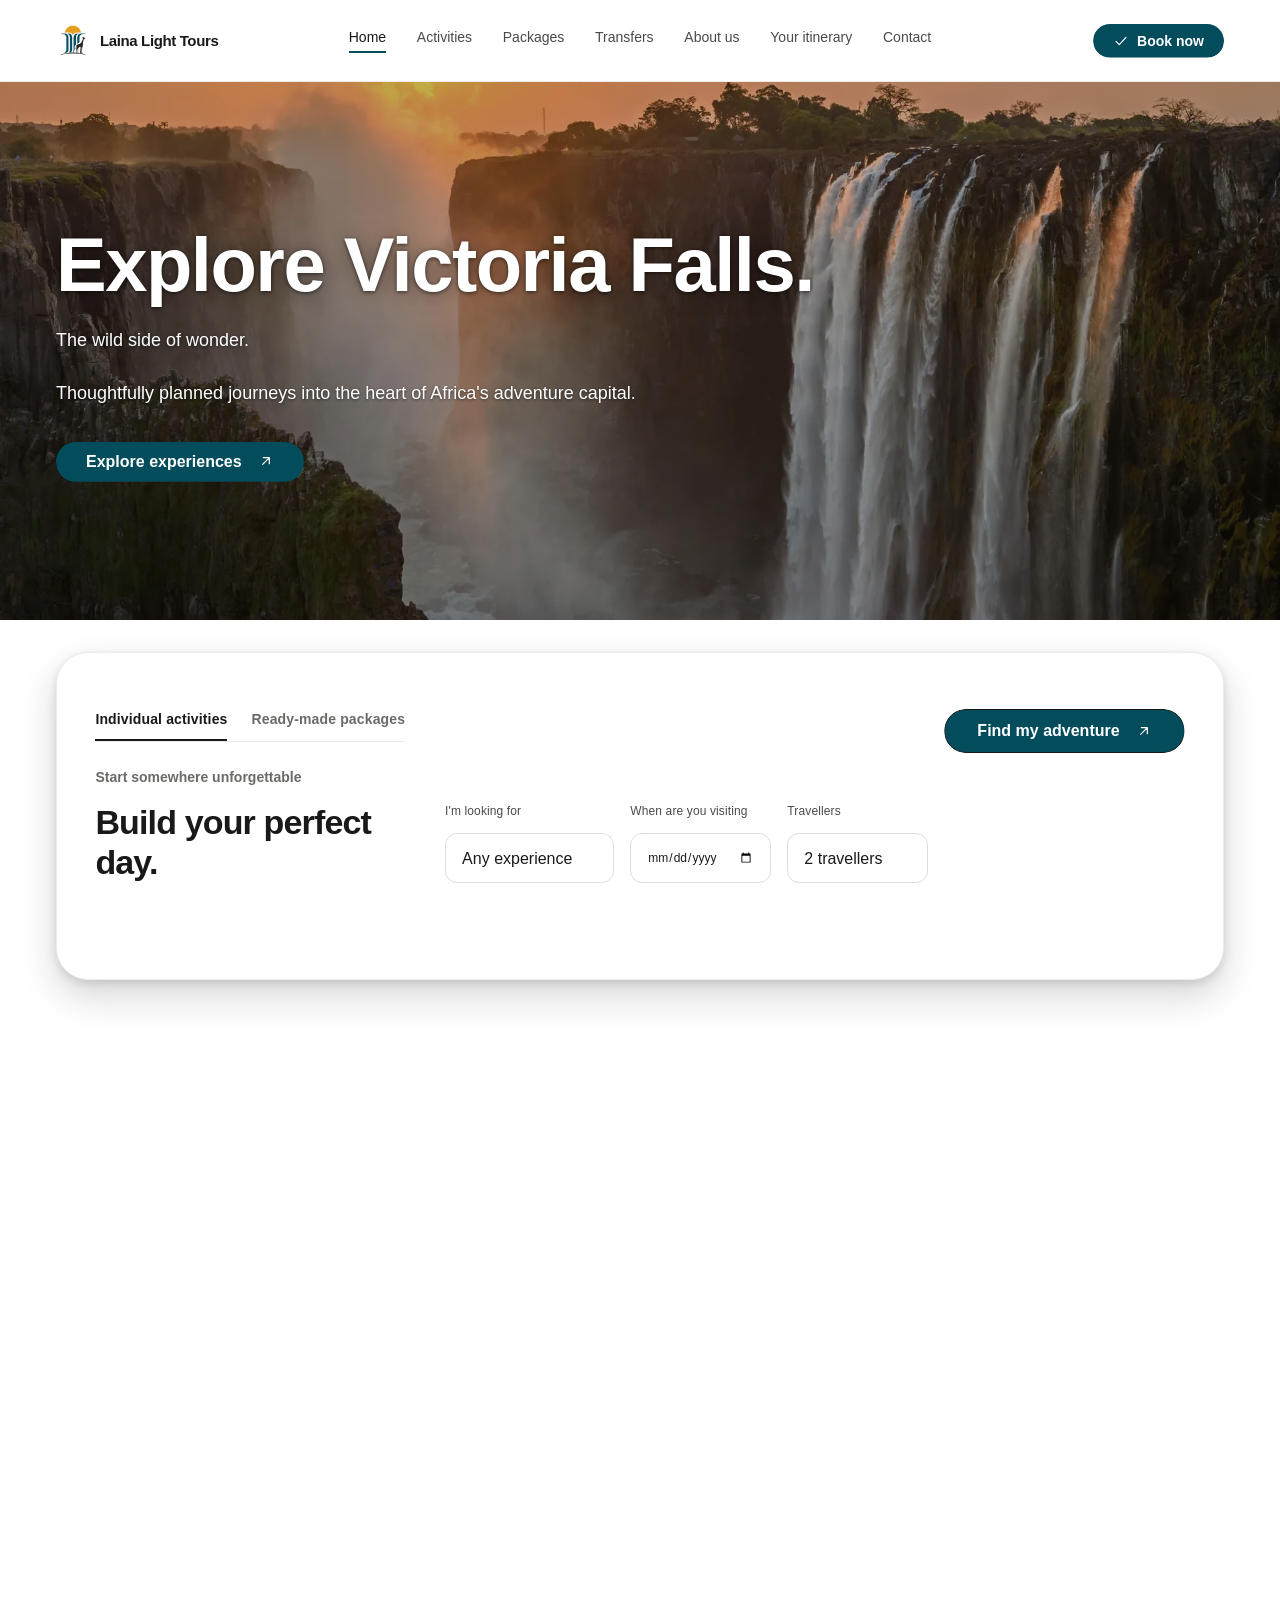
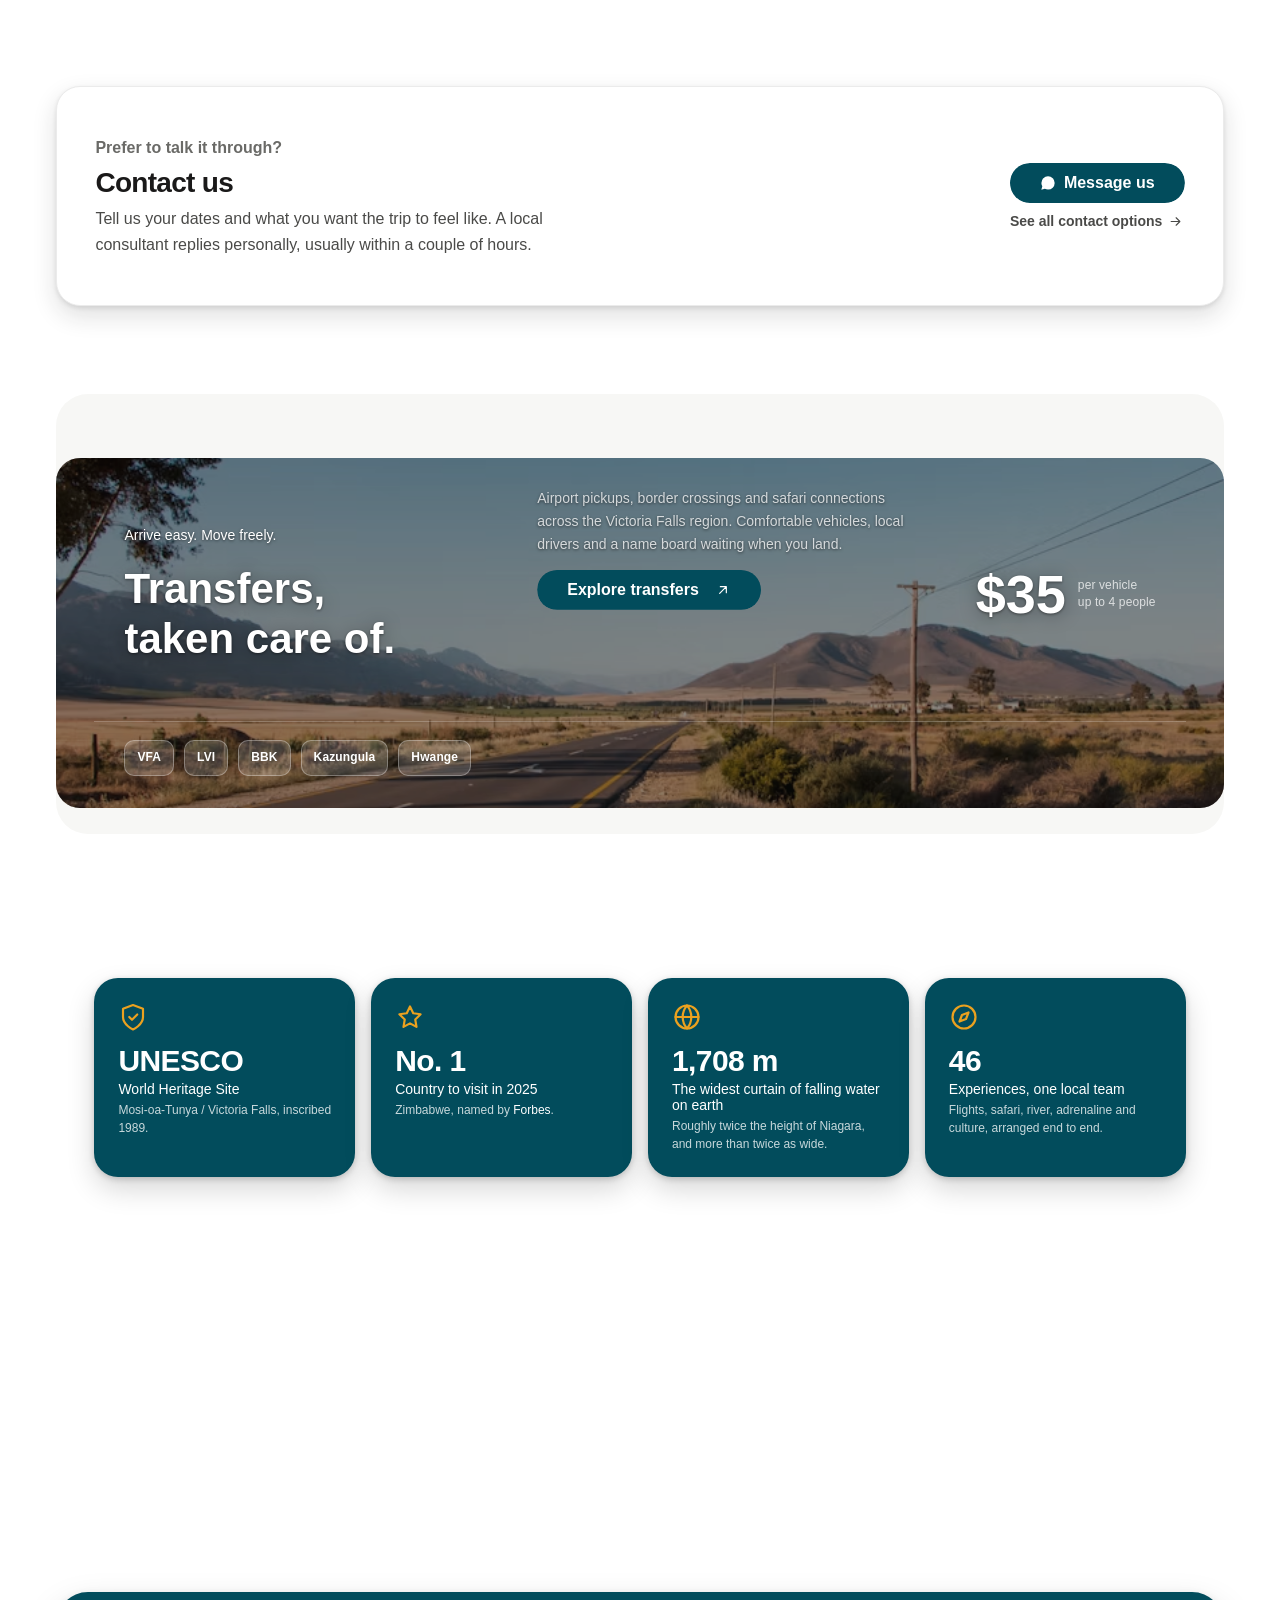
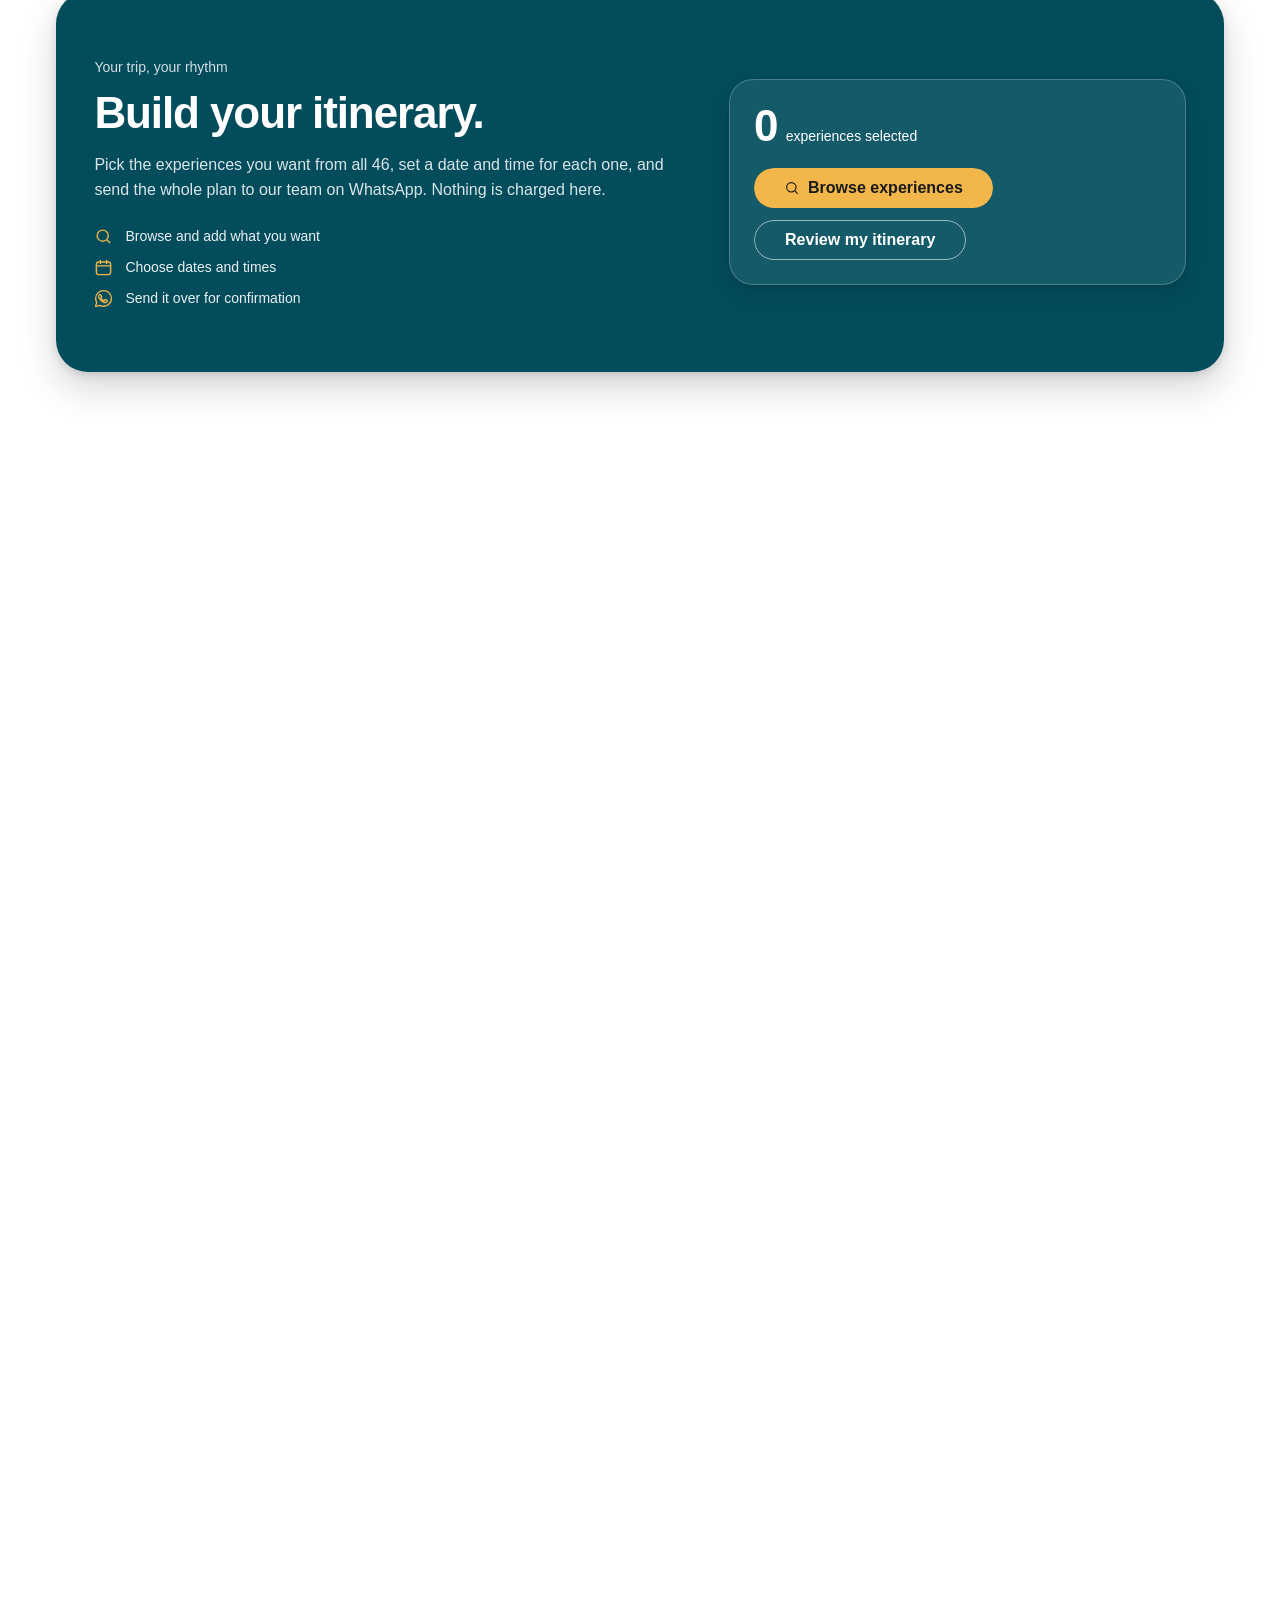
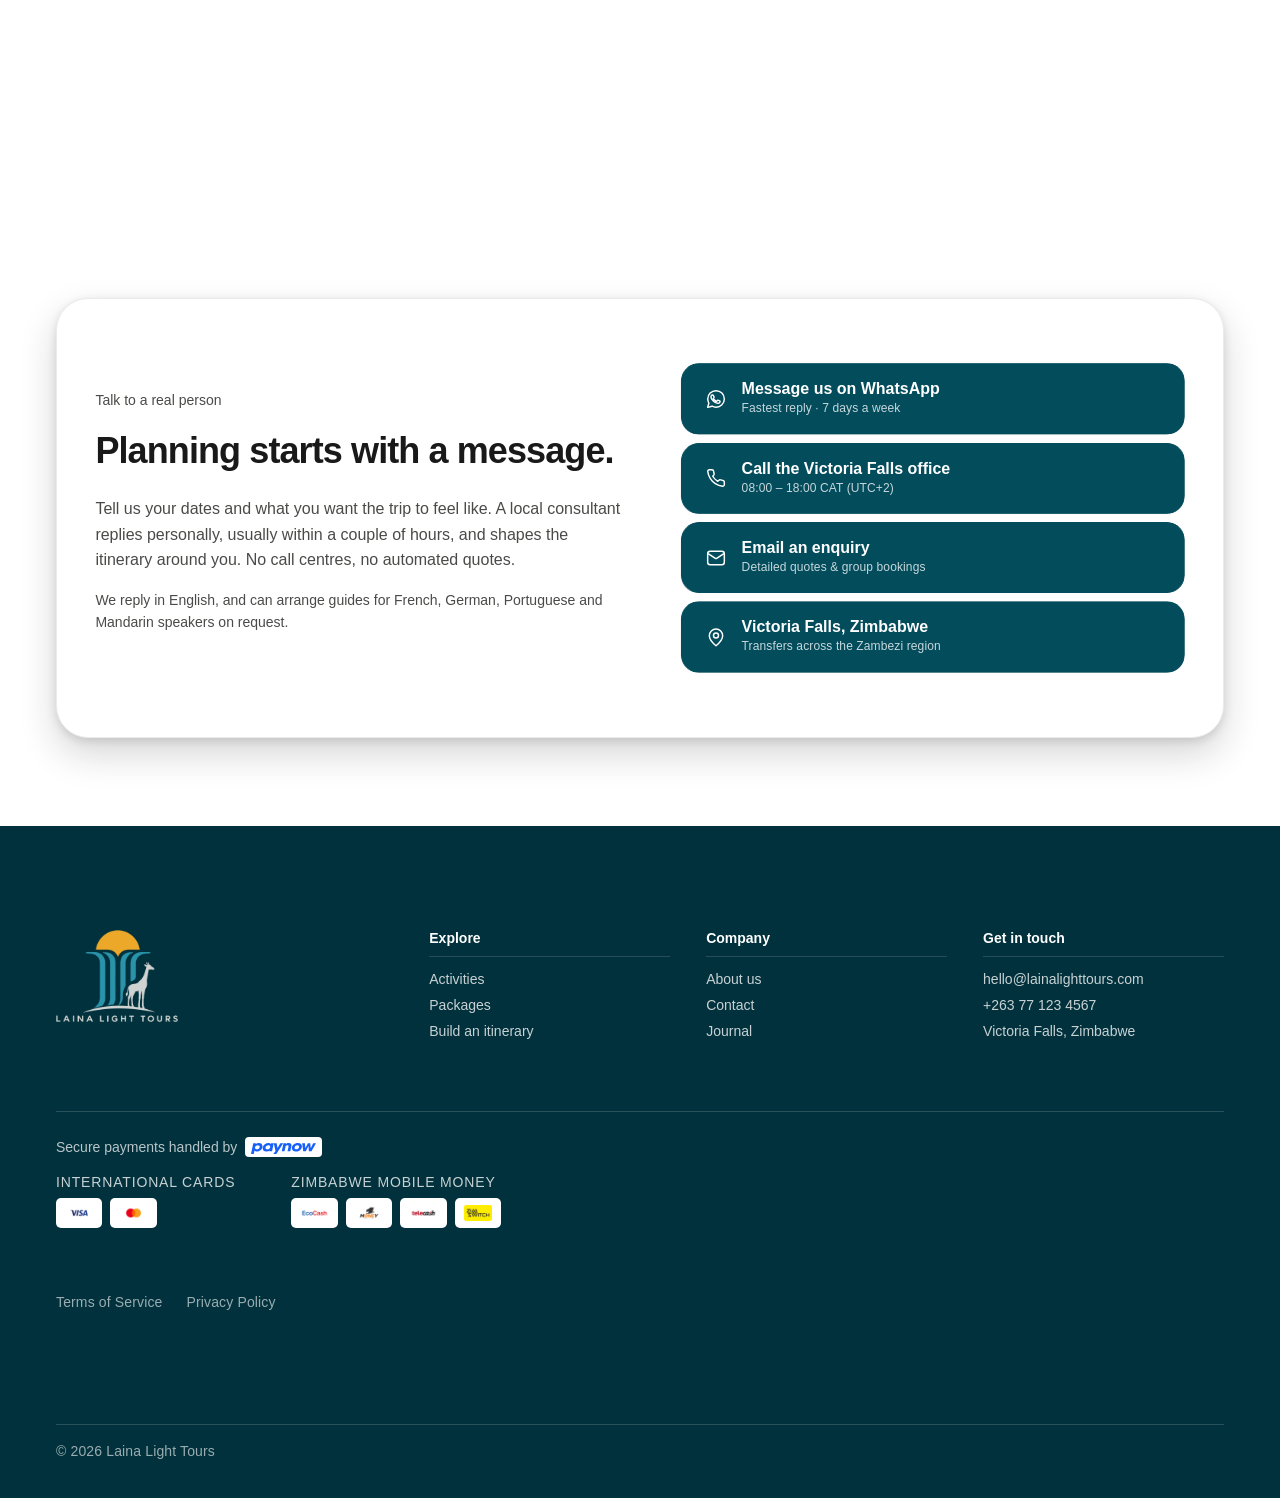
==== commit bd458602: "Fix mobile form overflow and counter overlap; exact traveller counts Fields escaping their card - In" ====
--- a/index.html
+++ b/index.html
@@ -68,7 +68,7 @@
   <header class="site-header hero-header">
     <a class="brand" href="index.html"><span>Laina Light <em>Tours</em></span></a>
     <button class="menu-toggle" aria-label="Open navigation"><svg class="icon" aria-hidden="true"><use href="#i-menu"/></svg></button>
-    <nav class="main-nav"><a class="active" href="index.html">Home</a><a href="activities.html">Activities</a><a href="packages.html">Packages</a><a href="transfers.html">Transfers</a><a href="about.html">About us</a><a href="index.html#contact">Contact</a></nav>
+    <nav class="main-nav"><a class="active" aria-current="page" href="index.html">Home</a><a href="activities.html">Activities</a><a href="packages.html">Packages</a><a href="transfers.html">Transfers</a><a href="about.html">About us</a><a href="itinerary.html">Your itinerary</a><a href="index.html#contact">Contact</a></nav>
     <a class="header-cart" href="itinerary.html" data-squircle><svg class="icon" aria-hidden="true"><use href="#i-check"/></svg><span>Book now</span><span class="btn-count" data-cart-count hidden>0</span></a>
   </header>
 
--- a/design-system.css
+++ b/design-system.css
@@ -5095,3 +5095,248 @@
   padding-left: var(--gutter) !important;
   padding-right: var(--gutter) !important;
 }
+
+/* ============================================================
+   FORM CONTROLS — never wider than their container
+   Inputs carry an intrinsic width from their `size` attribute, and
+   grid and flex children default to min-width:auto, so on a narrow
+   screen a field refuses to shrink and pushes out of its card. This
+   is the fix, applied to every field on the site rather than the
+   one panel it was noticed on.
+   ============================================================ */
+
+input, select, textarea, button {
+  min-width: 0;
+  max-width: 100%;
+  box-sizing: border-box;
+}
+
+.itinerary-form input,
+.itinerary-form select,
+.booking-form input,
+.booking-form select,
+.transfer-route input,
+.transfer-route select,
+.selected-when input,
+.selected-when select,
+.search-box input {
+  width: 100%;
+  display: block;
+}
+
+/* Any grid or flex parent that holds a field must be allowed to
+   shrink below its content width. */
+.itinerary-form label,
+.booking-form label,
+.date-fields, .traveller-fields, .transfer-route,
+.selected-when, .selected-body, .selected-item,
+.itinerary-panel, .booking-wrap, .filter-row,
+.transfer-toggle, .transfer-leg, .leg-body { min-width: 0; }
+
+.date-fields > *, .traveller-fields > *, .transfer-route > *,
+.selected-when > *, .filter-row > * { min-width: 0; }
+
+/* Number fields: keep the spinner from crowding the value on small
+   screens, and stop iOS zooming in on focus by holding 16px. */
+input[type="number"] { -moz-appearance: textfield; }
+input[type="number"]::-webkit-outer-spin-button,
+input[type="number"]::-webkit-inner-spin-button { margin-left: 4px; }
+
+@media (max-width: 640px) {
+  input, select, textarea { font-size: 16px !important; }
+  .date-fields, .traveller-fields, .transfer-route, .selected-when {
+    grid-template-columns: 1fr !important;
+    gap: var(--s-3) !important;
+  }
+  .itinerary-panel { padding: var(--s-4) !important; }
+}
+
+.traveller-note { margin-top: var(--s-3); font-size: var(--t-sm); color: var(--ink-3); }
+
+/* ============================================================
+   SELECTED EXPERIENCE — blue once it is in the itinerary
+   ============================================================ */
+
+.selected-item {
+  background: var(--petrol) !important;
+  border-color: var(--petrol) !important;
+  color: #fff !important;
+}
+.selected-item strong,
+.selected-item .selected-index,
+.selected-item small,
+.selected-item .item-qty,
+.selected-item label > span { color: #fff !important; }
+.selected-item small,
+.selected-item label > span { color: rgba(255,255,255,.78) !important; }
+.selected-item .item-qty { color: #f2b64a !important; }
+
+.selected-item .selected-remove {
+  background: rgba(255,255,255,.12);
+  border-color: rgba(255,255,255,.35);
+  color: #fff;
+}
+.selected-item .selected-remove:hover { background: rgba(255,255,255,.22); border-color: #fff; }
+
+/* The fields inside stay light so they read as inputs, not panel. */
+.selected-item input,
+.selected-item select {
+  background: #fff !important;
+  color: var(--ink) !important;
+  border-color: rgba(255,255,255,.4) !important;
+}
+
+/* A leg that is chosen takes the same treatment. */
+.transfer-leg input:checked + .leg-body {
+  background: var(--petrol) !important;
+  border-color: var(--petrol) !important;
+}
+.transfer-leg input:checked + .leg-body strong,
+.transfer-leg input:checked + .leg-body .leg-price { color: #fff !important; }
+.transfer-leg input:checked + .leg-body small { color: rgba(255,255,255,.8) !important; }
+.transfer-leg input:checked + .leg-body .icon { color: #f2b64a !important; }
+
+/* The transfer-leg checkboxes are visually hidden behind their
+   label; they must not be stretched by the full-width field rule. */
+.transfer-leg input[type="checkbox"],
+input[type="checkbox"], input[type="radio"] {
+  width: auto !important;
+  display: inline-block;
+  max-width: none;
+}
+.transfer-leg input[type="checkbox"] {
+  position: absolute !important;
+  width: 1px !important;
+  height: 1px !important;
+  opacity: 0;
+  pointer-events: none;
+  margin: 0;
+}
+.customizer-option input[type="checkbox"] { width: 18px !important; height: 18px !important; }
+
+/* ============================================================
+   WHERE AM I
+   The nav marks the current page, and the pages that have no nav
+   item of their own carry a breadcrumb instead.
+   ============================================================ */
+
+.main-nav a[aria-current="page"],
+.main-nav a.active {
+  color: var(--ink) !important;
+  border-bottom: 2px solid var(--petrol);
+  padding-bottom: 6px;
+}
+
+.page-crumb {
+  display: flex;
+  align-items: center;
+  gap: 8px;
+  width: min(calc(var(--shell-box) - (var(--gutter) * 2)), calc(100% - (var(--gutter) * 2)));
+  margin: calc(var(--s-7) + 82px) auto calc(var(--s-5) * -1);
+  font-size: var(--t-sm);
+  color: var(--ink-3);
+}
+.page-crumb a { color: var(--ink-2); text-decoration: none; }
+.page-crumb a:hover { color: var(--petrol); text-decoration: underline; }
+.page-crumb .icon { width: 14px; height: 14px; font-size: 14px; color: var(--ink-3); }
+.page-crumb [aria-current] { color: var(--ink); font-weight: 600; }
+
+/* The pages that carry a breadcrumb no longer need the tall header
+   offset baked into their own top padding. */
+.page-crumb + main .itinerary-main,
+.page-crumb + main .legal-page { padding-top: var(--s-5); }
+
+@media (max-width: 640px) {
+  .page-crumb { margin-top: calc(var(--s-6) + 70px); font-size: var(--t-micro); }
+}
+
+/* ============================================================
+   MOBILE: FIELDS INSIDE THEIR CARD, COUNTER CLEAR OF THE PRICE
+   Two separate faults, both only visible on a narrow screen:
+   the booking fields were escaping the card's right edge, and the
+   activity counter was being stretched across the price row and
+   sitting on top of it.
+   ============================================================ */
+
+/* -- Booking form ------------------------------------------- */
+.booking-wrap { overflow: hidden; }
+.booking-form {
+  display: grid;
+  gap: var(--s-4);
+  width: 100%;
+  min-width: 0;
+}
+.booking-form label { display: grid; gap: 6px; width: 100%; min-width: 0; }
+.booking-form input,
+.booking-form select {
+  width: 100% !important;
+  max-width: 100% !important;
+  min-width: 0 !important;
+  box-sizing: border-box;
+}
+@media (max-width: 760px) {
+  .booking-form { grid-template-columns: 1fr !important; }
+  .booking-form > * { grid-column: 1 / -1 !important; }
+}
+
+/* -- Activity card footer ----------------------------------- */
+/* The details block is absolutely positioned, so if its content is
+   taller than the card the rows collapse onto each other. Give the
+   card room and let the block scroll its own overflow rather than
+   painting over itself. */
+.activity-card { min-height: 440px; }
+
+.activity-card .activity-details {
+  position: absolute;
+  inset: 0;
+  display: flex;
+  flex-direction: column;
+  justify-content: flex-end;
+  gap: 8px;
+  overflow: hidden;
+}
+
+.activity-card .activity-bottom {
+  display: grid !important;
+  grid-template-columns: 1fr auto;
+  grid-template-areas: "price qty" "meta qty";
+  align-items: center;
+  column-gap: var(--s-3);
+  row-gap: 2px;
+}
+.activity-card .price-block       { grid-area: price; align-self: end; }
+.activity-card .activity-duration { grid-area: meta;  align-self: start; }
+.activity-card .qty-control       { grid-area: qty;   align-self: center; justify-self: end; }
+
+@media (max-width: 560px) {
+  .activity-card { min-height: 400px; }
+  .activity-card .activity-bottom {
+    grid-template-columns: 1fr;
+    grid-template-areas: "price" "meta" "qty";
+    row-gap: var(--s-3);
+    justify-items: stretch;
+  }
+  .activity-card .qty-control {
+    justify-self: stretch;
+    width: 100%;
+    justify-content: space-between;
+  }
+  .activity-card .price-block, .activity-card .activity-duration { justify-self: start; }
+  .activity-card .activity-details > p { -webkit-line-clamp: 2; }
+}
+
+/* The counter must never sit over the price. */
+.activity-card .qty-control { position: relative; z-index: 3; }
+.activity-card .price-block { position: relative; z-index: 2; }
+
+/* The itinerary is a destination in the menu as well as a button,
+   and it carries its own count so the menu shows the same state as
+   the header. */
+.main-nav a[href="itinerary.html"] { font-weight: 600; }
+
+@media (max-width: 980px) {
+  .site-header .main-nav.is-open a[href="itinerary.html"] {
+    color: var(--petrol) !important;
+    font-weight: 700;
+  }
+}
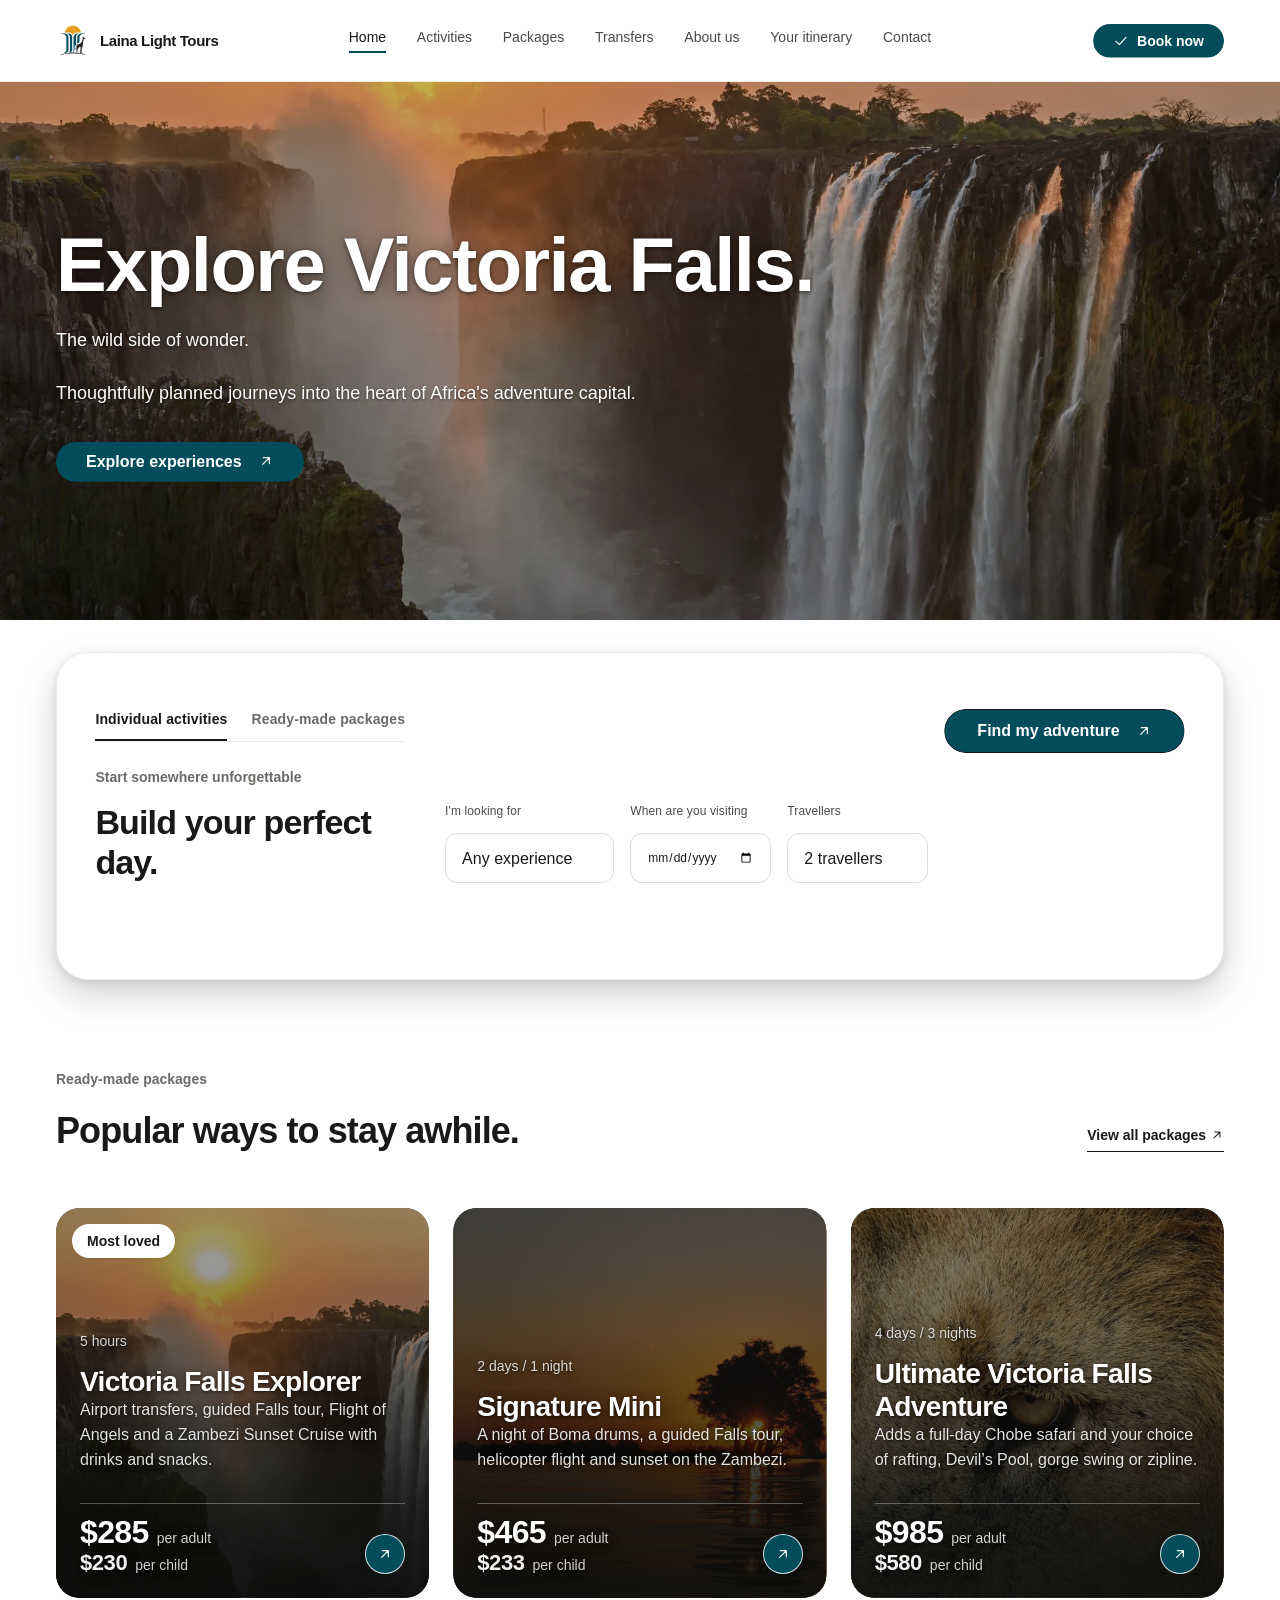
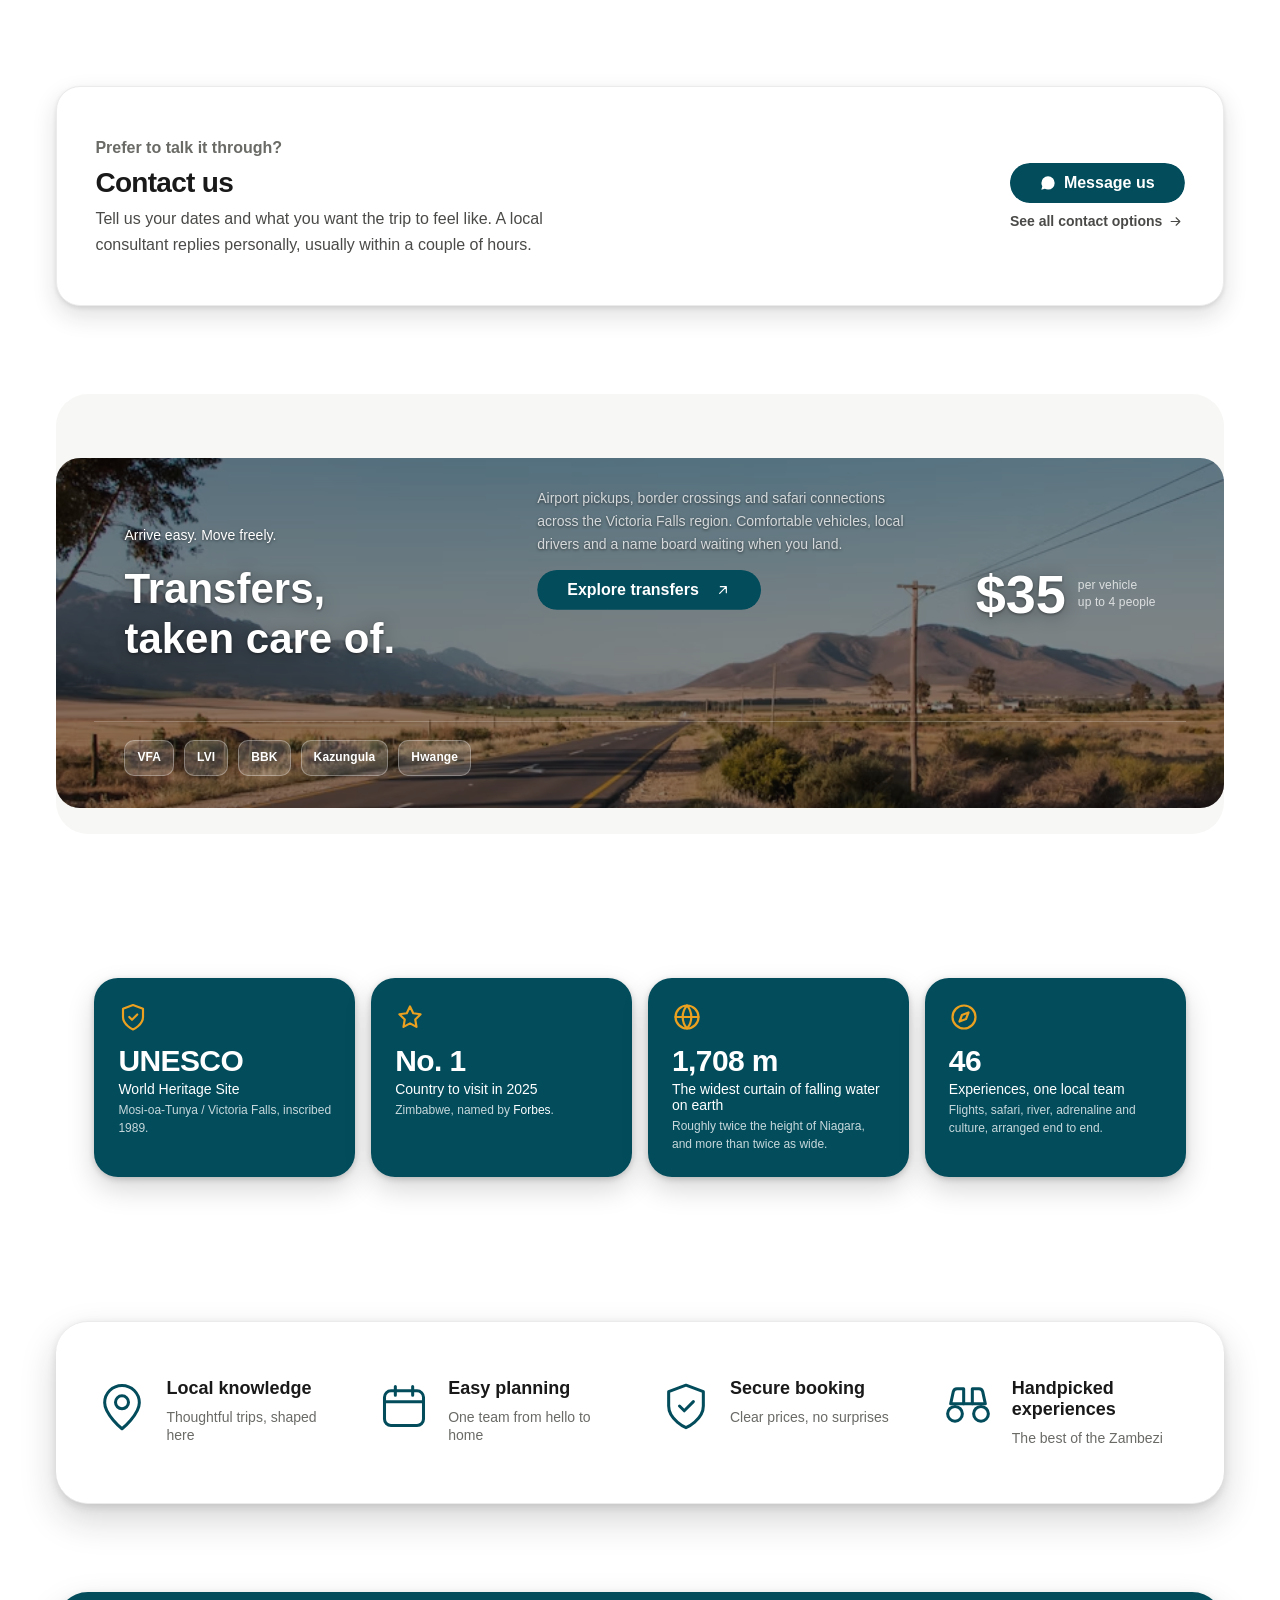
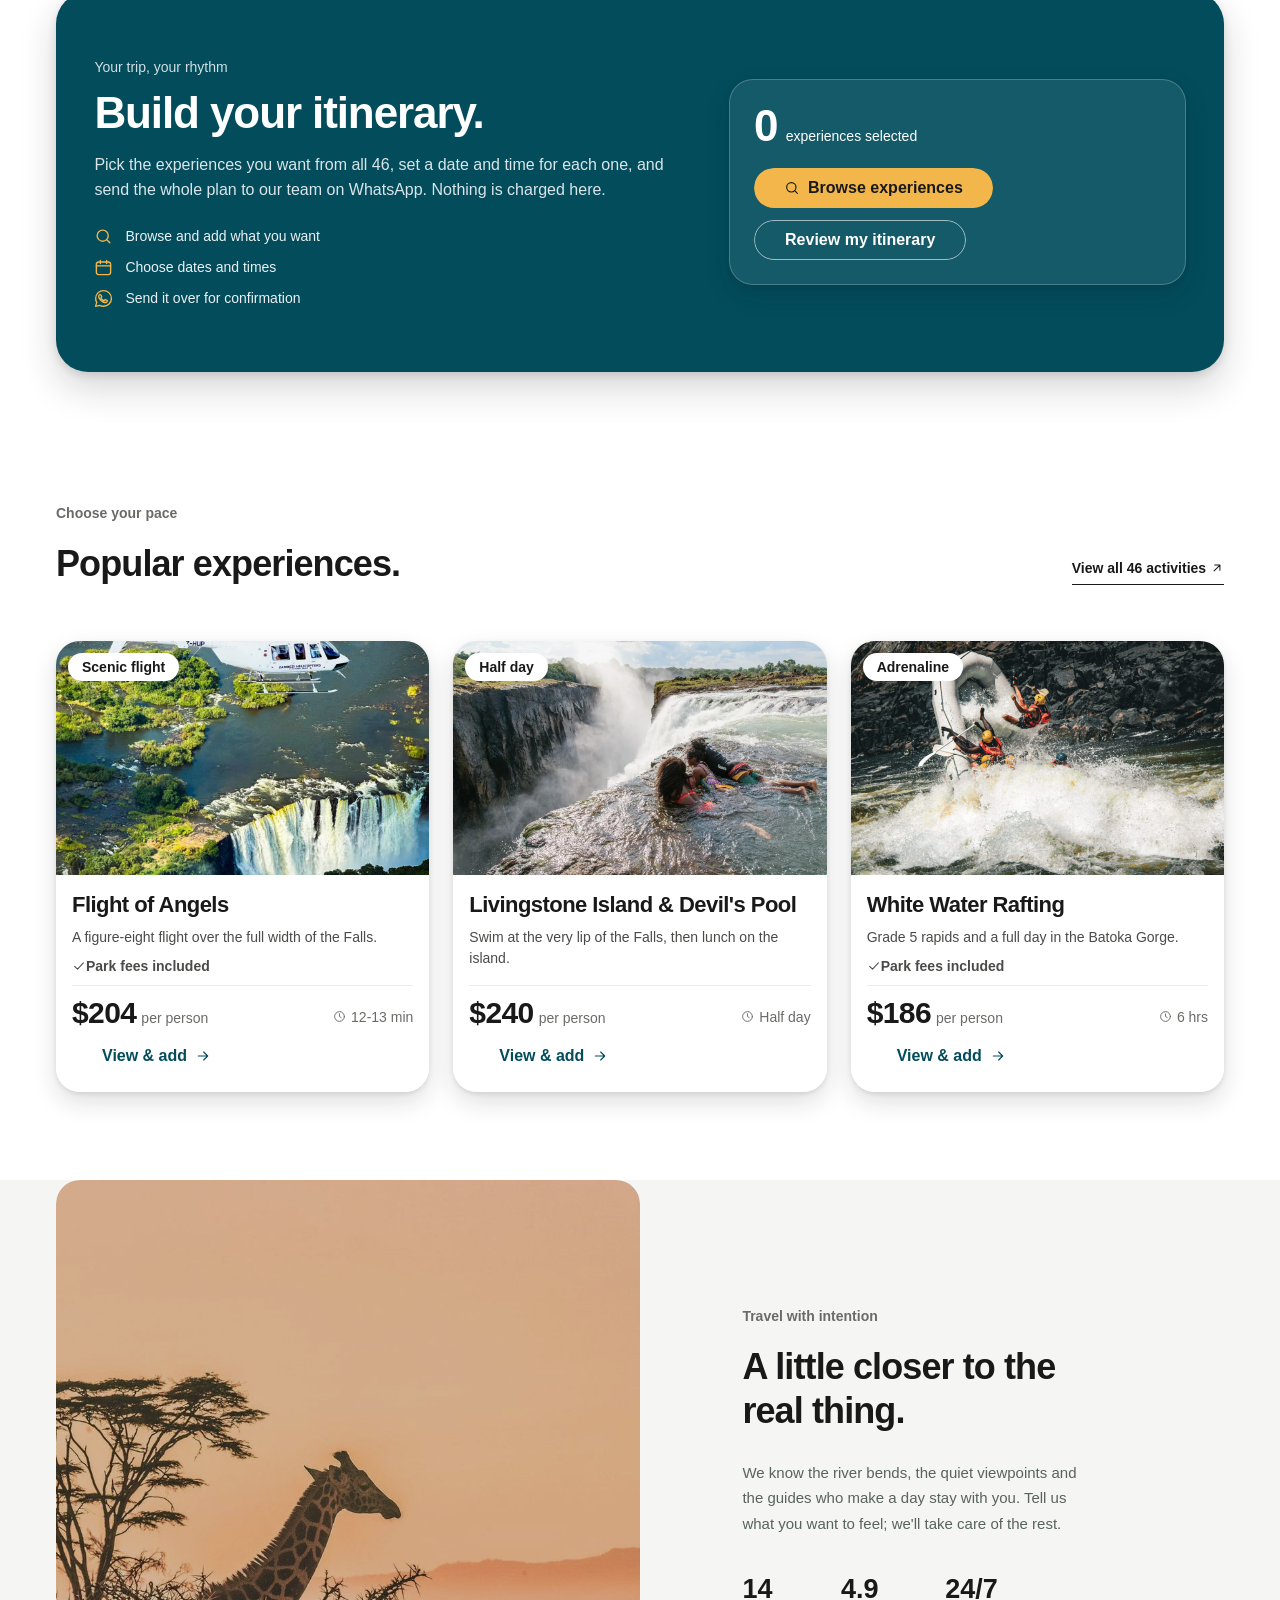
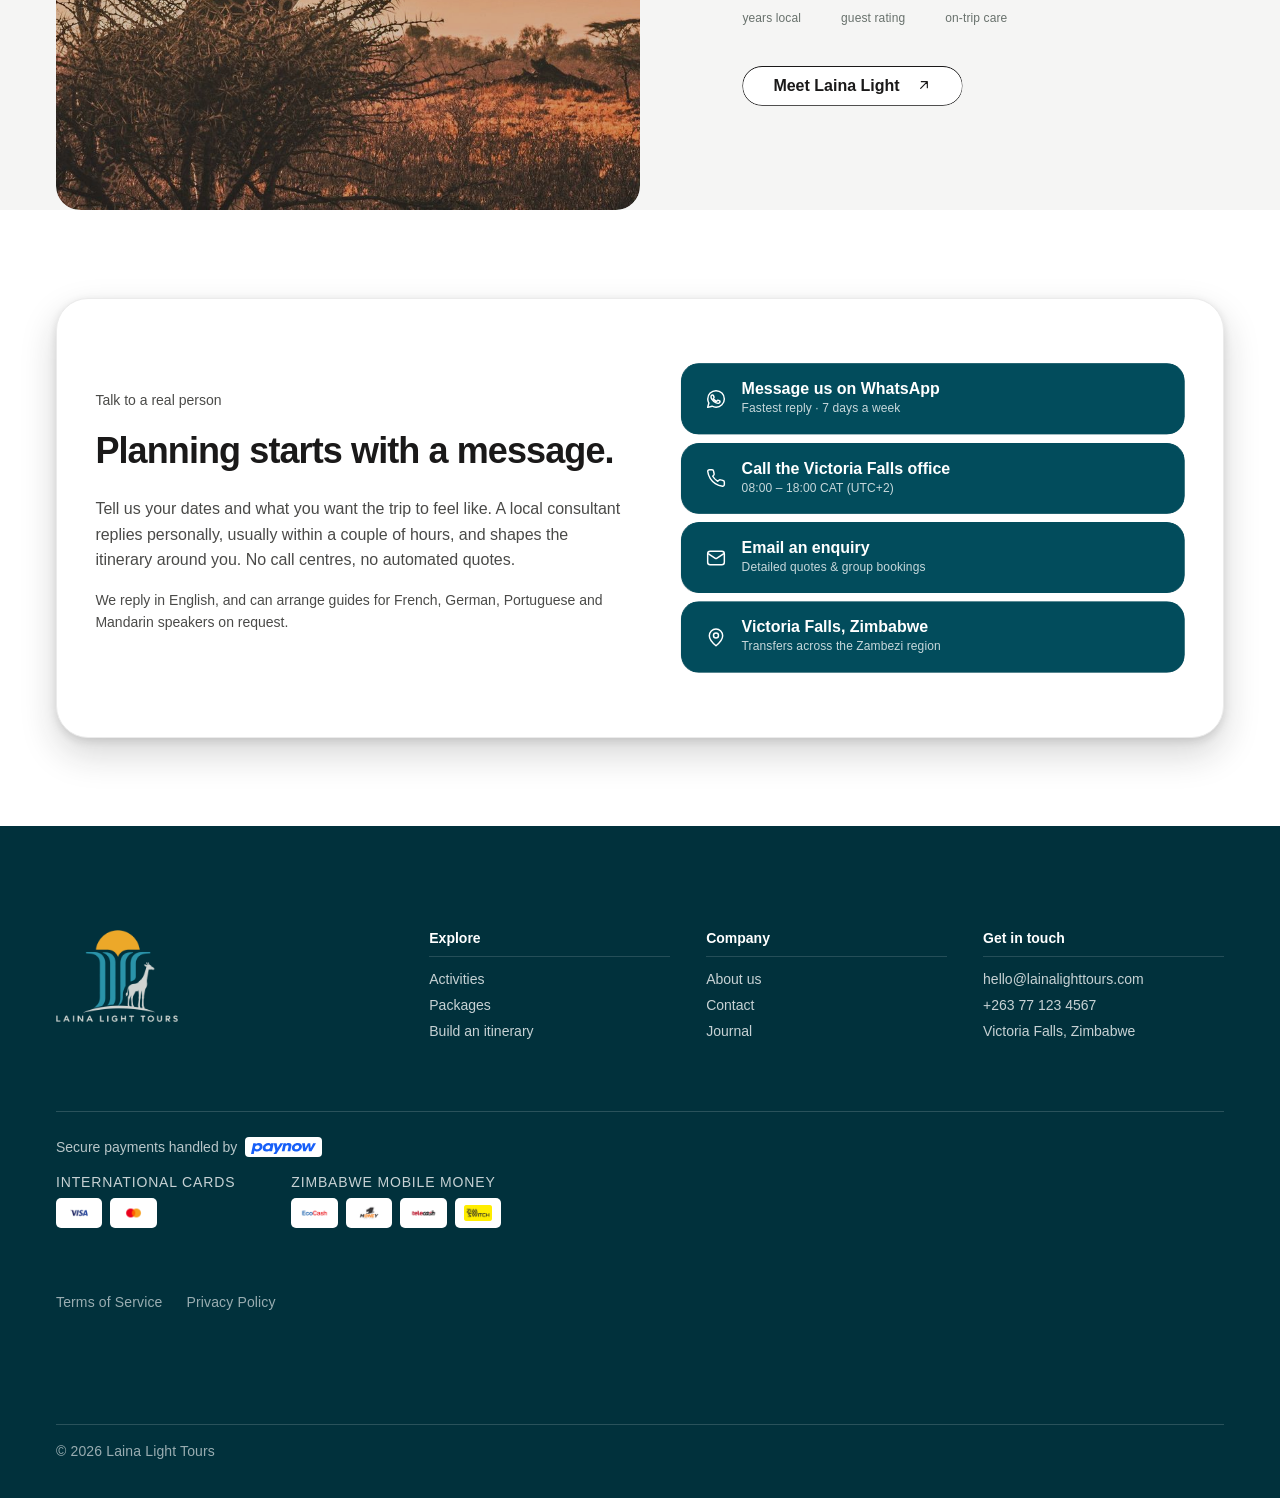
==== commit 03223f06: "Typeable counts, itinerary total, package choices; restore activity modal Counters now accept a type" ====
--- a/index.html
+++ b/index.html
@@ -13,8 +13,8 @@
   <link rel="stylesheet" href="nav.css?v=202609012115">
   <link rel="stylesheet" href="card-treatment.css?v=202609012115">
   <link rel="stylesheet" href="story.css?v=202609012115">
-  <link rel="stylesheet" href="motion.css?v=202609012115">
-  <link rel="stylesheet" href="design-system.css?v=202609012115">
+  <link rel="stylesheet" href="motion.css?v=202609020730">
+  <link rel="stylesheet" href="design-system.css?v=202609020730">
   <link rel="icon" href="/favicon.ico" sizes="any">
   <link rel="icon" type="image/png" sizes="32x32" href="/favicon-32x32.png">
   <link rel="icon" type="image/png" sizes="16x16" href="/favicon-16x16.png">
@@ -165,7 +165,7 @@
     </section>
   </main>
   <footer class="site-footer"><div class="footer-brand"><a class="brand" href="index.html"><span>Laina Light <em>Tours</em></span></a></div><div class="footer-column"><h3>Explore</h3><a href="activities.html">Activities</a><a href="packages.html">Packages</a><a href="#customize">Build an itinerary</a></div><div class="footer-column"><h3>Company</h3><a href="about.html">About us</a><a href="#contact">Contact</a><a href="#contact">Journal</a></div><div class="footer-column"><h3>Get in touch</h3><a href="mailto:hello@lainalighttours.com">hello@lainalighttours.com</a><a href="tel:+263771234567">+263 77 123 4567</a><span>Victoria Falls, Zimbabwe</span></div><div class="footer-payments"><p class="footer-payments__label">Secure payments handled by <img src="images/payments/paynow.svg" alt="Paynow" class="paynow-mark" loading="lazy"></p><div class="payment-groups"><div class="payment-group"><span class="payment-group__label">International cards</span><ul class="payment-logos"><li><img src="images/payments/logo-4-visa.png" alt="Visa" loading="lazy" width="128" height="72"></li><li><img src="images/payments/logo-5-mastercard.png" alt="Mastercard" loading="lazy" width="128" height="72"></li></ul></div><div class="payment-group"><span class="payment-group__label">Zimbabwe mobile money</span><ul class="payment-logos"><li><img src="images/payments/logo-1-ecocash.png" alt="EcoCash" loading="lazy" width="128" height="72"></li><li><img src="images/payments/logo-2-money-1.png" alt="OneMoney" loading="lazy" width="128" height="72"></li><li><img src="images/payments/logo-3-telecash.png" alt="Telecash" loading="lazy" width="128" height="72"></li><li><img src="images/payments/logo-6-zimswitch.png" alt="ZimSwitch" loading="lazy" width="128" height="72"></li></ul></div></div></div><div class="footer-legal"><a href="terms.html">Terms of Service</a><a href="privacy.html">Privacy Policy</a></div><div class="footer-bottom"><span>© 2026 Laina Light Tours</span></div></footer>
-  <script src="script.js?v=202609012115"></script>
-  <script src="squircle.js?v=202609012115"></script>
+  <script src="script.js?v=202609020730"></script>
+  <script src="squircle.js?v=202609020730"></script>
 </body>
 </html>
--- a/design-system.css
+++ b/design-system.css
@@ -5340,3 +5340,230 @@
     font-weight: 700;
   }
 }
+
+/* ============================================================
+   NOTHING MAY BE PERMANENTLY HIDDEN
+   motion.css hides a fixed list of sections at opacity 0 and only
+   restores them when .is-visible is added. When the reveal observer
+   was rewritten to watch [data-reveal], those sections stopped
+   being observed and never came back: the packages row and the
+   split section were invisible on every load.
+
+   The reveal is an enhancement. Only [data-reveal] may start
+   hidden, and even that is undone if the observer never runs.
+   ============================================================ */
+
+.benefits-bar, .packages-section, .discover, .split-section,
+.quote-section, .customizer-section, .about-intro, .about-image,
+.about-values, .about-cta, .transfer-intro, .transfer-features,
+.routes-section, .transfers-cta, .itinerary-hero, .itinerary-builder,
+.catalog-cta, .route-card, .values-grid article {
+  opacity: 1 !important;
+  transform: none !important;
+  animation: none !important;
+}
+
+/* The reveal now lives entirely on [data-reveal], and only while
+   the observer is alive to undo it. */
+@media (prefers-reduced-motion: no-preference) {
+  html.js [data-reveal]:not(.is-visible) { opacity: 0; transform: translateY(12px); }
+}
+[data-reveal].is-visible { opacity: 1 !important; transform: none !important; }
+
+/* ============================================================
+   TRANSFERS HERO PRICE — follow the site gutter
+   It was sitting hard against the left edge of the photograph
+   rather than lining up with everything else on the page.
+   ============================================================ */
+
+.transfers-hero {
+  display: flex !important;
+  flex-direction: column;
+  justify-content: center;
+  gap: var(--s-5);
+}
+.transfers-hero > * {
+  width: 100%;
+  max-width: var(--shell-box);
+  margin-inline: auto;
+  padding-inline: var(--gutter);
+  box-sizing: border-box;
+}
+.transfer-price { align-items: flex-start; }
+
+@media (min-width: 861px) {
+  .transfers-hero { flex-direction: row; align-items: center; justify-content: space-between; }
+  .transfers-hero > * { width: auto; margin-inline: 0; padding-inline: 0; }
+  .transfers-hero {
+    width: min(calc(var(--shell-box) - (var(--gutter) * 2)), calc(100% - (var(--gutter) * 2)));
+    margin-inline: auto;
+    padding-inline: 0 !important;
+    max-width: none !important;
+  }
+}
+
+/* ============================================================
+   REVEAL CANNOT HIDE CONTENT
+   This mechanism has now twice left real content invisible: once
+   when the observer stopped watching a class list, and again when a
+   legacy rule hid sections that the new observer never touched.
+   A decorative fade is not worth that risk.
+
+   Content is always painted. The reveal is a transform only, so the
+   worst case if the observer never runs is that a card sits 10px
+   low, fully readable, rather than not being there at all.
+   ============================================================ */
+
+[data-reveal] { opacity: 1 !important; }
+
+@media (prefers-reduced-motion: no-preference) {
+  html.js [data-reveal]:not(.is-visible) {
+    transform: translateY(10px);
+    transition: transform var(--dur-reveal) var(--ease-out);
+    transition-delay: var(--reveal-delay, 0ms);
+  }
+  html.js [data-reveal].is-visible { transform: none; }
+}
+
+@media (prefers-reduced-motion: reduce) {
+  [data-reveal] { transform: none !important; transition: none !important; }
+}
+
+/* ============================================================
+   TYPEABLE COUNTERS
+   ============================================================ */
+
+.qty-control input.qty-val {
+  width: 46px;
+  min-width: 46px;
+  height: 30px;
+  padding: 0 2px;
+  text-align: center;
+  border: 0;
+  border-radius: var(--r-xs);
+  background: rgba(255,255,255,.9);
+  color: var(--charcoal);
+  font-size: var(--t-sm);
+  font-weight: 700;
+  -moz-appearance: textfield;
+  appearance: textfield;
+}
+.qty-control input.qty-val::-webkit-outer-spin-button,
+.qty-control input.qty-val::-webkit-inner-spin-button { -webkit-appearance: none; margin: 0; }
+.qty-control input.qty-val:focus { outline: 2px solid var(--amber); outline-offset: 1px; }
+
+.pkg-card .qty-control input.qty-val { background: var(--surface); color: var(--ink); }
+
+@media (max-width: 560px) {
+  .qty-control input.qty-val { flex: 1; width: auto; min-width: 0; height: 36px; font-size: var(--t-base); }
+}
+
+/* ============================================================
+   PACKAGE CHOICES
+   ============================================================ */
+
+.pkg-choices { display: grid; gap: var(--s-4); margin-top: var(--s-3); }
+
+.choice-group { border: 0; margin: 0; padding: 0; }
+.choice-group legend {
+  display: flex; align-items: baseline; gap: 8px;
+  padding: 0 0 8px;
+  font-size: var(--t-sm); font-weight: 600; color: var(--ink);
+}
+.choice-count { font-size: var(--t-micro); font-weight: 500; color: var(--ink-3); }
+.choice-group.is-full .choice-count { color: var(--petrol); font-weight: 700; }
+
+.choice-options { display: flex; flex-wrap: wrap; gap: 8px; }
+.choice-chip { position: relative; cursor: pointer; }
+.choice-chip input { position: absolute; opacity: 0; width: 1px; height: 1px; }
+.choice-chip span {
+  display: inline-block;
+  padding: 8px 14px;
+  border: 1px solid var(--line);
+  border-radius: var(--r-pill);
+  background: var(--surface);
+  font-size: var(--t-sm);
+  color: var(--ink-2);
+  transition: all var(--dur-fast) var(--ease-out);
+}
+.choice-chip input:checked + span {
+  background: var(--petrol); border-color: var(--petrol); color: #fff; font-weight: 600;
+}
+.choice-chip input:disabled + span { opacity: .45; cursor: not-allowed; }
+.choice-chip input:focus-visible + span { outline: 2px solid var(--ink); outline-offset: 2px; }
+
+.choice-note { margin: 8px 0 0; font-size: var(--t-micro); color: var(--petrol); font-weight: 600; }
+.choice-note:empty { display: none; }
+
+/* ============================================================
+   ITINERARY TOTAL
+   ============================================================ */
+
+.total-lines { margin: 0; display: grid; gap: var(--s-3); }
+.total-line {
+  display: flex; align-items: baseline; justify-content: space-between; gap: var(--s-4);
+  padding-bottom: var(--s-3);
+  border-bottom: 1px solid var(--line-soft);
+}
+.total-line dt { margin: 0; font-size: var(--t-base); font-weight: 600; color: var(--ink); min-width: 0; }
+.total-line dt small { display: block; font-size: var(--t-sm); font-weight: 400; color: var(--ink-3); margin-top: 2px; }
+.total-line dd { margin: 0; font-size: var(--t-md); font-weight: 700; color: var(--ink); white-space: nowrap; }
+.total-empty { margin: 0; color: var(--ink-3); font-size: var(--t-sm); }
+
+.total-grand {
+  display: flex; align-items: baseline; justify-content: space-between; gap: var(--s-4);
+  margin-top: var(--s-4); padding-top: var(--s-4);
+  border-top: 2px solid var(--ink);
+}
+.total-grand span { font-size: var(--t-md); font-weight: 600; }
+.total-grand strong { font-size: clamp(28px, 3vw, 38px); font-weight: 700; letter-spacing: -.02em; }
+.total-note { margin-top: var(--s-3); font-size: var(--t-sm); color: var(--ink-3); }
+
+.selected-people { display: grid; grid-template-columns: 1fr 1fr; gap: var(--s-3); }
+@media (max-width: 620px) { .selected-people { grid-template-columns: 1fr; } }
+
+/* ── Modal scroll lock ────────────────────────────────────────────
+   The page behind a dialog should not scroll away under it. */
+body.modal-open { overflow: hidden; }
+
+/* ── Itinerary: two-column checkout ───────────────────────────────
+   Legacy CSS capped the form at 850px and left-aligned it, which
+   left a wide void on the right at desktop. The running total and
+   the send panel move into a rail that stays in view while the
+   traveller fills the form, the way a checkout summary should. */
+.itinerary-form { max-width: none !important; }
+.itinerary-rail { display: grid; gap: var(--s-5); align-content: start; }
+.itinerary-col  { display: grid; gap: var(--s-5); align-content: start; min-width: 0; }
+
+@media (min-width: 1000px) {
+  .itinerary-form {
+    grid-template-columns: minmax(0, 1fr) clamp(320px, 30vw, 400px);
+    align-items: start;
+    column-gap: var(--s-5);
+  }
+  .itinerary-col  { grid-column: 1; }
+  .itinerary-rail {
+    grid-column: 2;
+    position: sticky;
+    top: calc(var(--header-h, 72px) + 20px);
+  }
+  /* The rail is narrower, so its total reads tighter. */
+  .itinerary-rail .itinerary-total .total-grand strong { font-size: 30px; }
+  .itinerary-rail .itinerary-submit { display: block; }
+  .itinerary-rail .itinerary-submit .button { width: 100%; margin-top: var(--s-4); }
+}
+
+/* Below that the rail is simply the last two blocks in the stack. */
+@media (max-width: 999px) {
+  .itinerary-rail { grid-column: 1; }
+}
+
+/* The sitewide gutter rule insets a panel from the viewport. Inside
+   the itinerary grid the track already carries that gutter, so the
+   panels fill their track instead of insetting twice. */
+.itinerary-col > .itinerary-panel,
+.itinerary-rail > .itinerary-panel {
+  width: 100% !important;
+  max-width: none !important;
+  margin-inline: 0 !important;
+}
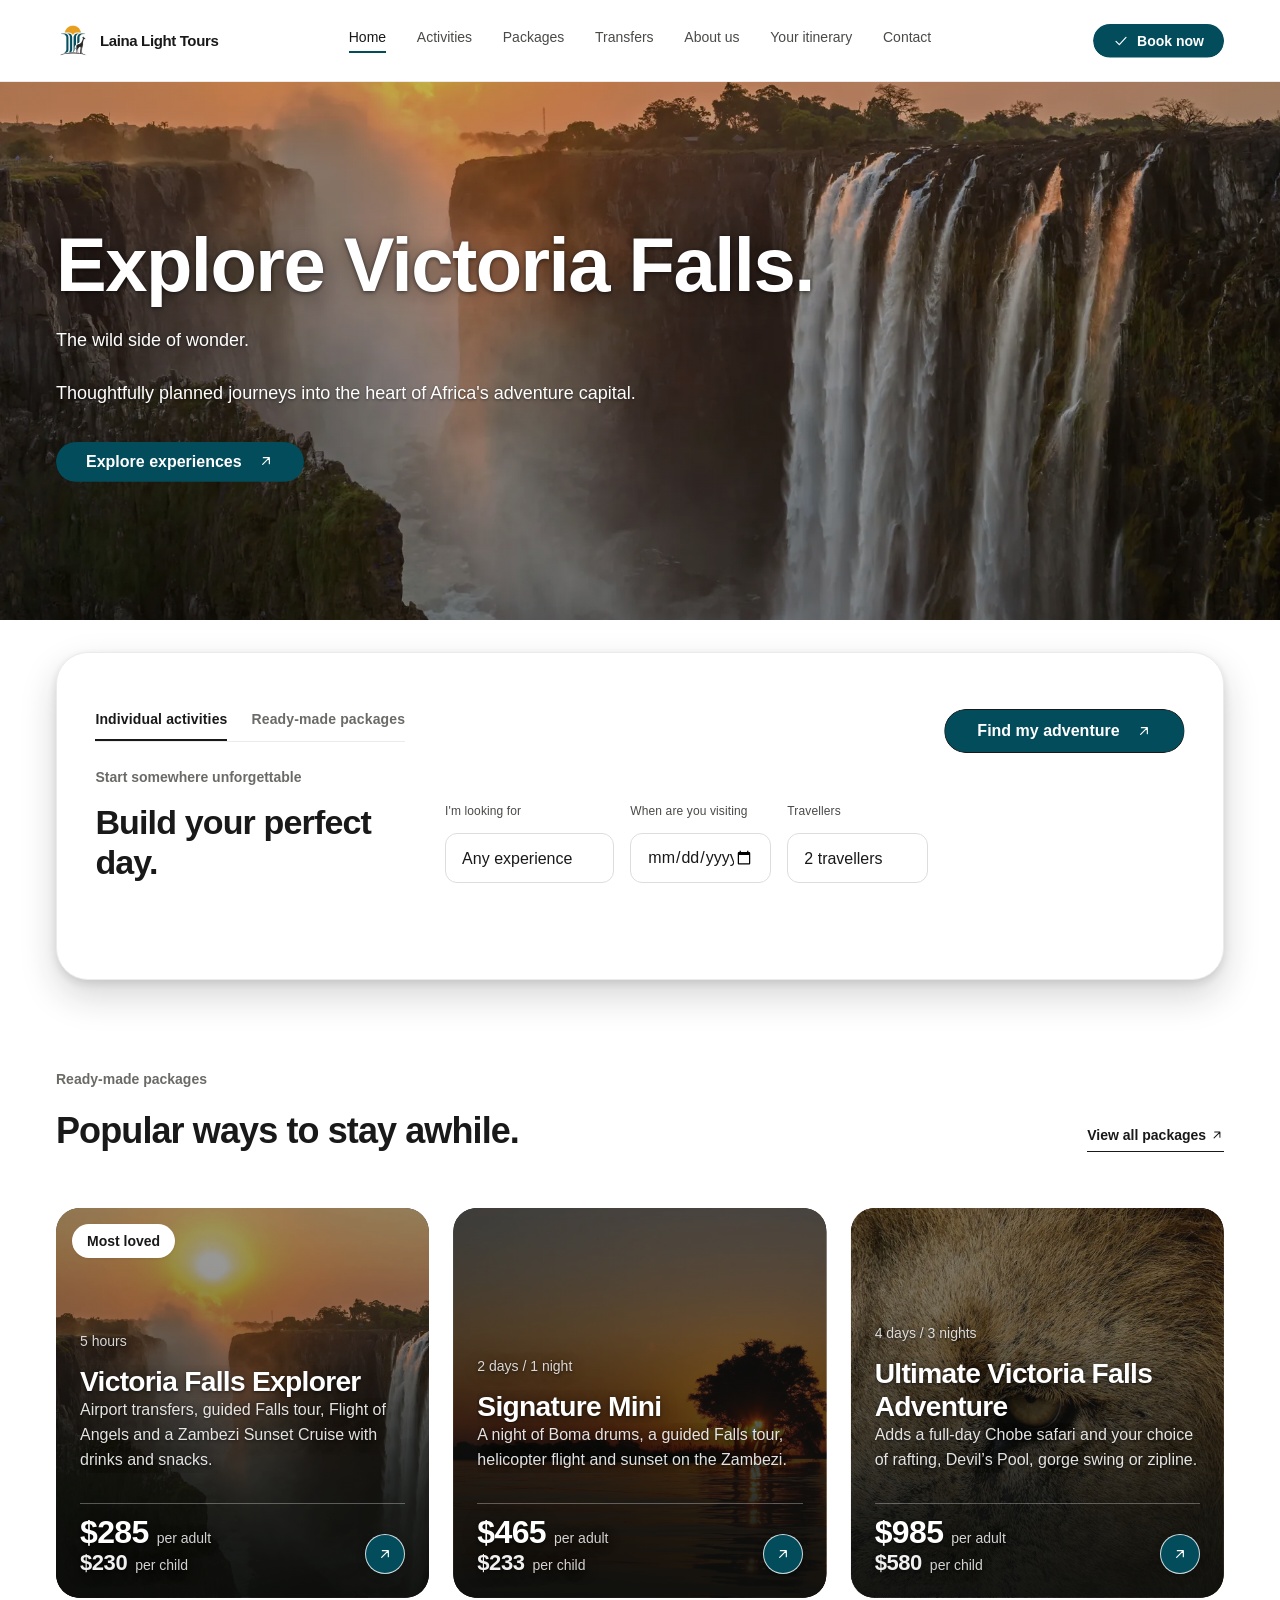
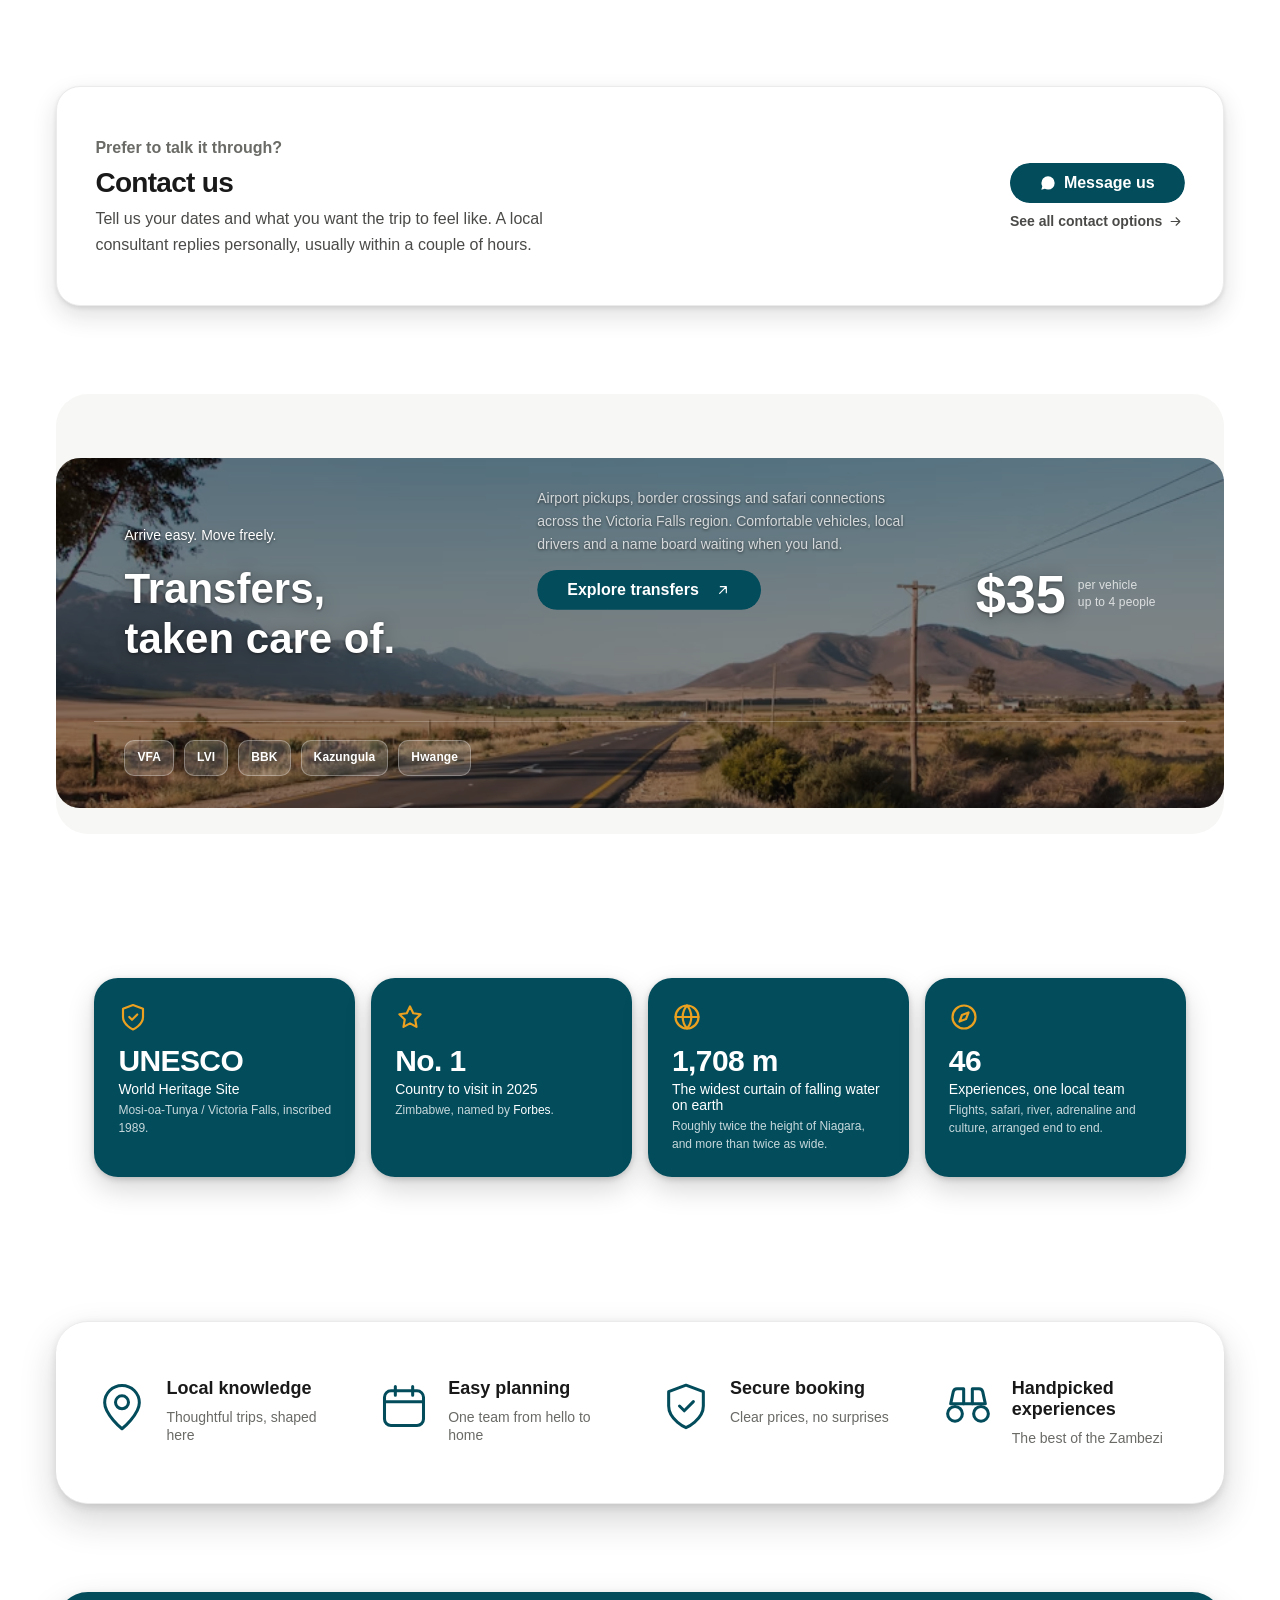
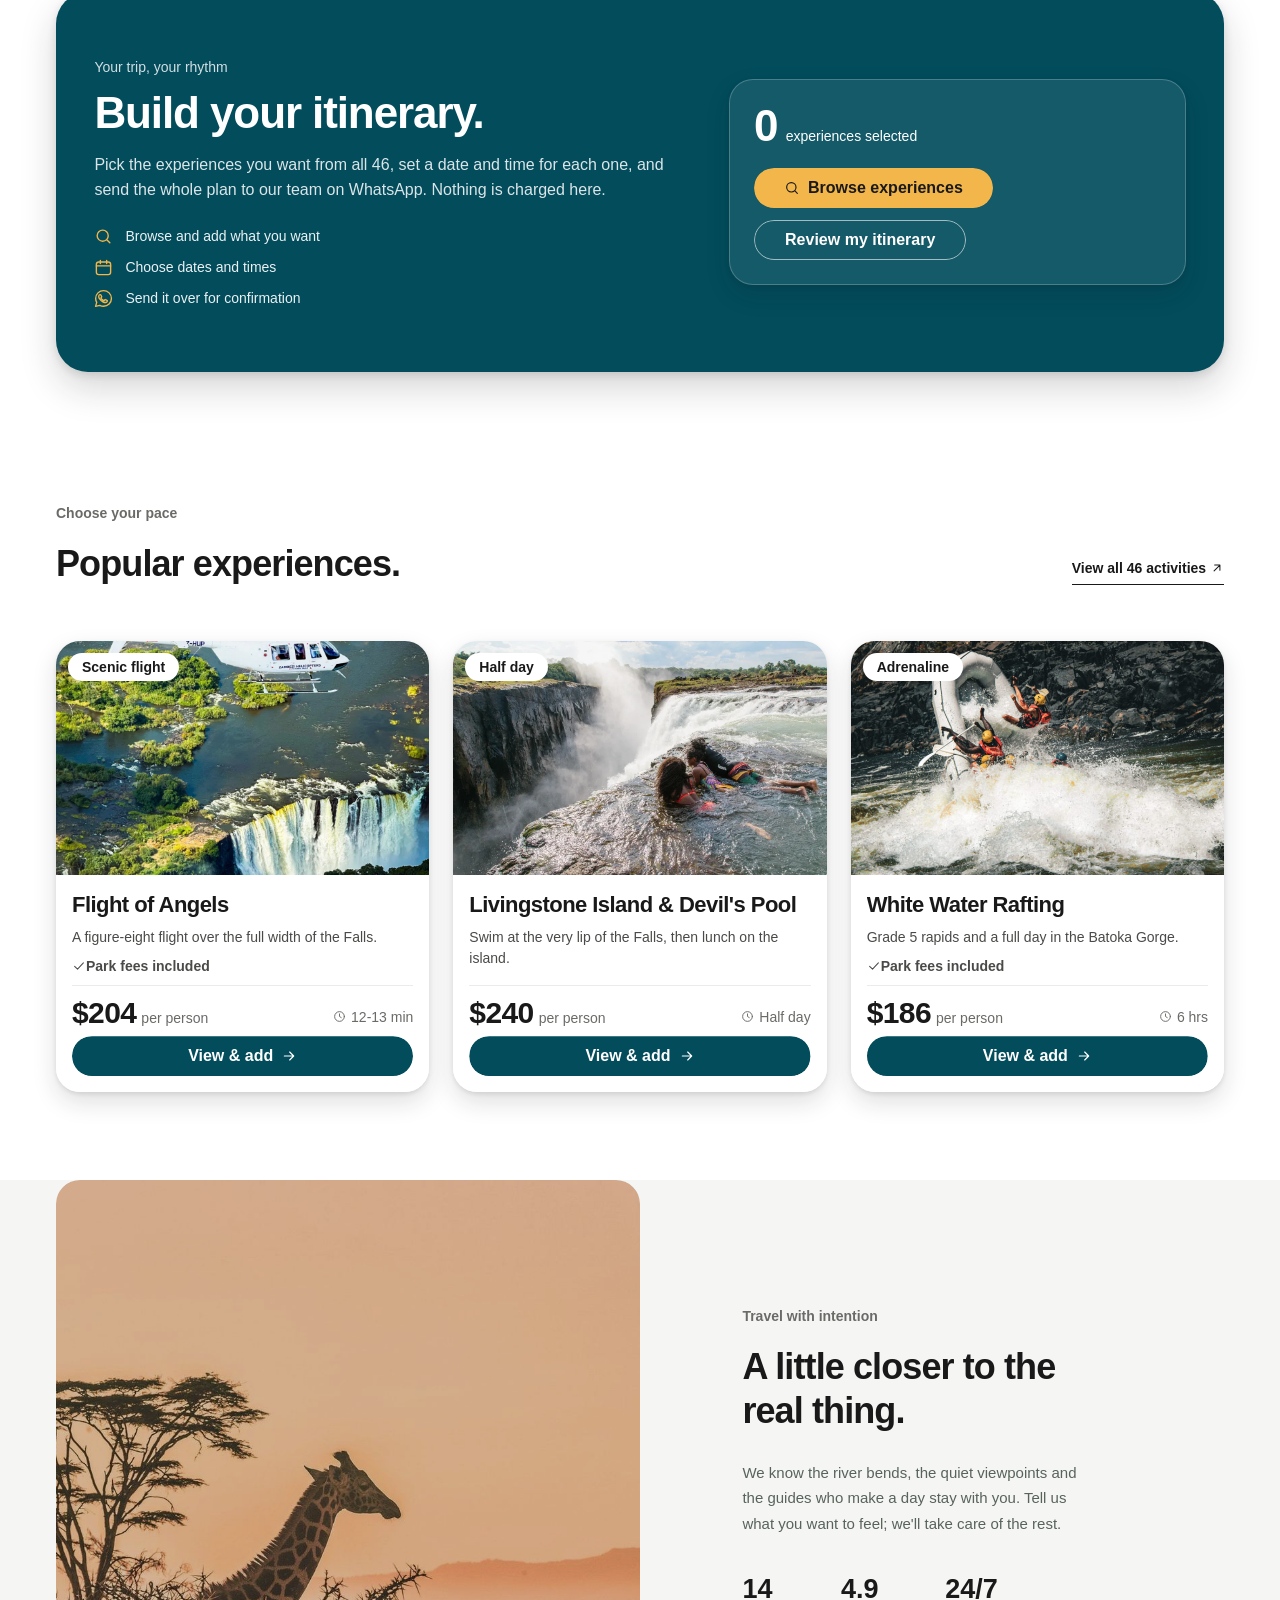
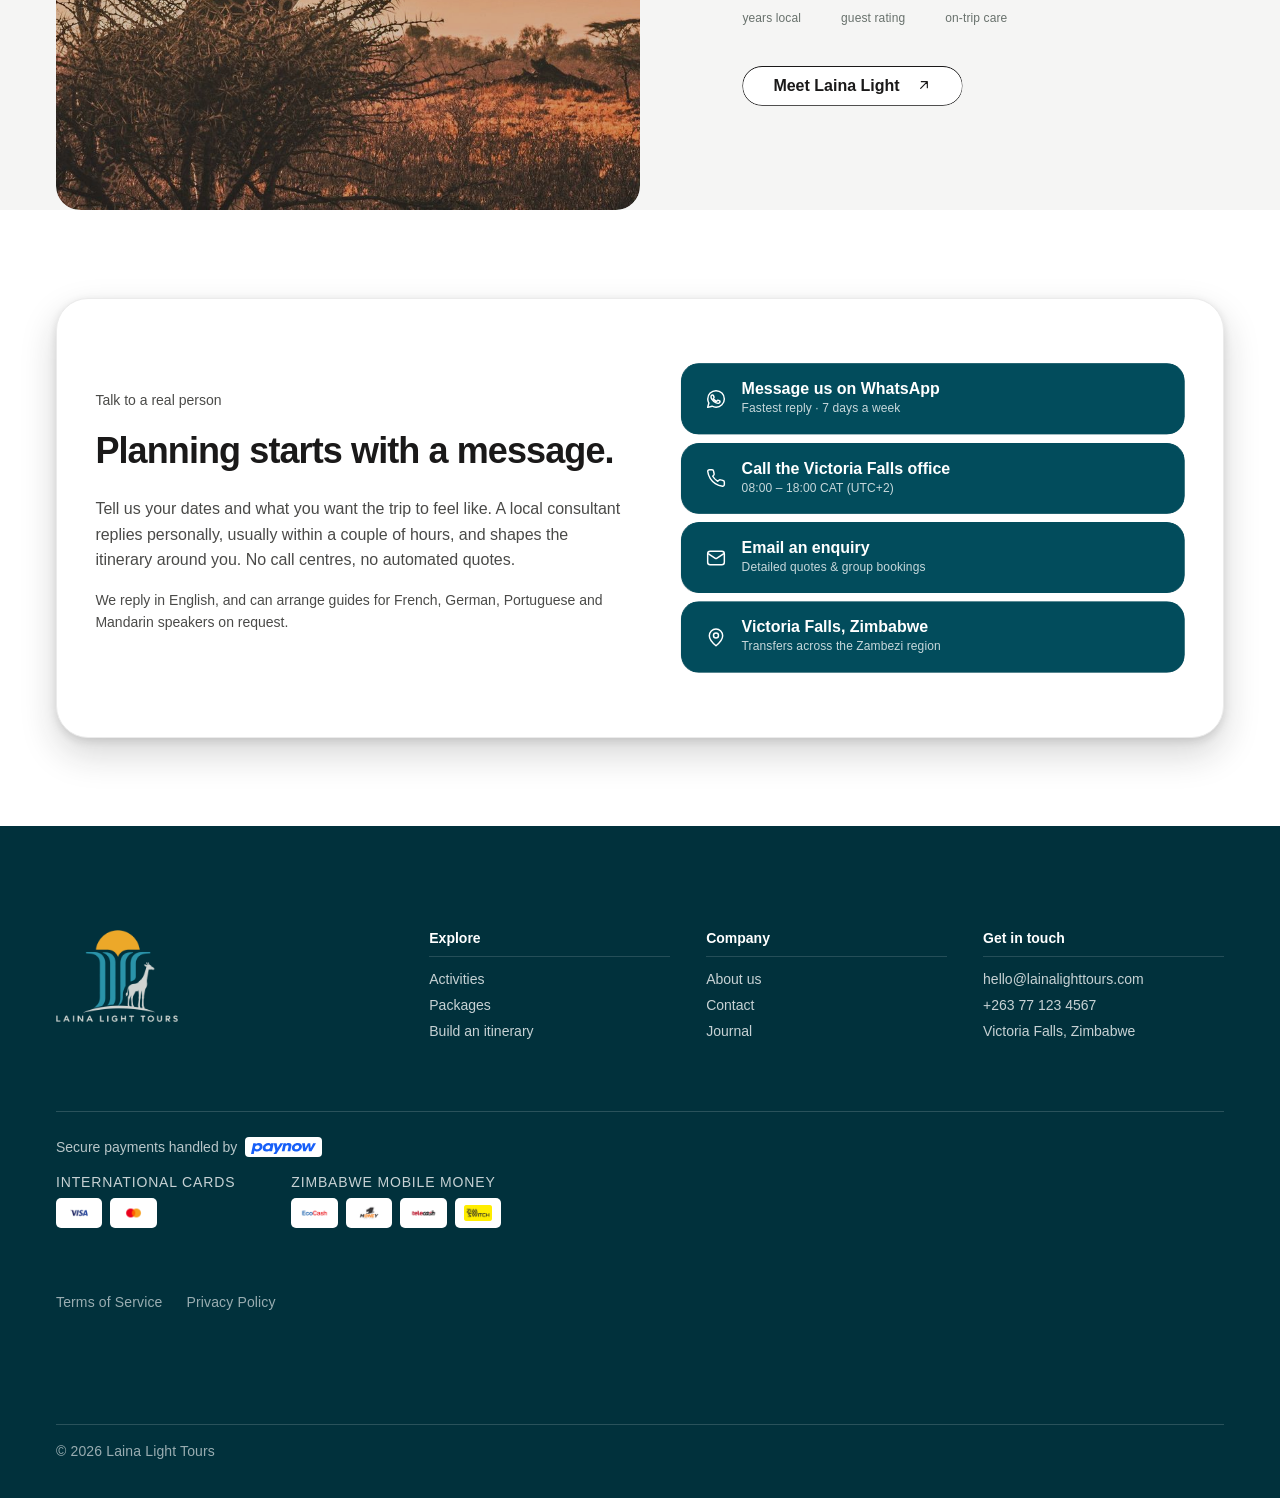
==== commit d20de985: "Fix iOS date fields bursting their cards; restore navigation on the itinerary Safari on iOS gives in" ====
--- a/index.html
+++ b/index.html
@@ -13,8 +13,8 @@
   <link rel="stylesheet" href="nav.css?v=202609012115">
   <link rel="stylesheet" href="card-treatment.css?v=202609012115">
   <link rel="stylesheet" href="story.css?v=202609012115">
-  <link rel="stylesheet" href="motion.css?v=202609020730">
-  <link rel="stylesheet" href="design-system.css?v=202609020730">
+  <link rel="stylesheet" href="motion.css?v=202609020804">
+  <link rel="stylesheet" href="design-system.css?v=202609020804">
   <link rel="icon" href="/favicon.ico" sizes="any">
   <link rel="icon" type="image/png" sizes="32x32" href="/favicon-32x32.png">
   <link rel="icon" type="image/png" sizes="16x16" href="/favicon-16x16.png">
@@ -69,7 +69,7 @@
     <a class="brand" href="index.html"><span>Laina Light <em>Tours</em></span></a>
     <button class="menu-toggle" aria-label="Open navigation"><svg class="icon" aria-hidden="true"><use href="#i-menu"/></svg></button>
     <nav class="main-nav"><a class="active" aria-current="page" href="index.html">Home</a><a href="activities.html">Activities</a><a href="packages.html">Packages</a><a href="transfers.html">Transfers</a><a href="about.html">About us</a><a href="itinerary.html">Your itinerary</a><a href="index.html#contact">Contact</a></nav>
-    <a class="header-cart" href="itinerary.html" data-squircle><svg class="icon" aria-hidden="true"><use href="#i-check"/></svg><span>Book now</span><span class="btn-count" data-cart-count hidden>0</span></a>
+    <a class="header-cart" href="itinerary.html" data-squircle aria-label="Book now — open your itinerary"><svg class="icon" aria-hidden="true"><use href="#i-check"/></svg><span>Book now</span><span class="btn-count" data-cart-count hidden>0</span></a>
   </header>
 
   <main>
@@ -165,7 +165,7 @@
     </section>
   </main>
   <footer class="site-footer"><div class="footer-brand"><a class="brand" href="index.html"><span>Laina Light <em>Tours</em></span></a></div><div class="footer-column"><h3>Explore</h3><a href="activities.html">Activities</a><a href="packages.html">Packages</a><a href="#customize">Build an itinerary</a></div><div class="footer-column"><h3>Company</h3><a href="about.html">About us</a><a href="#contact">Contact</a><a href="#contact">Journal</a></div><div class="footer-column"><h3>Get in touch</h3><a href="mailto:hello@lainalighttours.com">hello@lainalighttours.com</a><a href="tel:+263771234567">+263 77 123 4567</a><span>Victoria Falls, Zimbabwe</span></div><div class="footer-payments"><p class="footer-payments__label">Secure payments handled by <img src="images/payments/paynow.svg" alt="Paynow" class="paynow-mark" loading="lazy"></p><div class="payment-groups"><div class="payment-group"><span class="payment-group__label">International cards</span><ul class="payment-logos"><li><img src="images/payments/logo-4-visa.png" alt="Visa" loading="lazy" width="128" height="72"></li><li><img src="images/payments/logo-5-mastercard.png" alt="Mastercard" loading="lazy" width="128" height="72"></li></ul></div><div class="payment-group"><span class="payment-group__label">Zimbabwe mobile money</span><ul class="payment-logos"><li><img src="images/payments/logo-1-ecocash.png" alt="EcoCash" loading="lazy" width="128" height="72"></li><li><img src="images/payments/logo-2-money-1.png" alt="OneMoney" loading="lazy" width="128" height="72"></li><li><img src="images/payments/logo-3-telecash.png" alt="Telecash" loading="lazy" width="128" height="72"></li><li><img src="images/payments/logo-6-zimswitch.png" alt="ZimSwitch" loading="lazy" width="128" height="72"></li></ul></div></div></div><div class="footer-legal"><a href="terms.html">Terms of Service</a><a href="privacy.html">Privacy Policy</a></div><div class="footer-bottom"><span>© 2026 Laina Light Tours</span></div></footer>
-  <script src="script.js?v=202609020730"></script>
-  <script src="squircle.js?v=202609020730"></script>
+  <script src="script.js?v=202609020804"></script>
+  <script src="squircle.js?v=202609020804"></script>
 </body>
 </html>
--- a/design-system.css
+++ b/design-system.css
@@ -3094,21 +3094,14 @@
 }
 .pick-dur .icon { font-size: 13px; }
 
-/* The action is a link, not a block. */
+/* The action reads as a button, because it is one. */
 .pick-cta {
-  width: auto;
-  align-self: flex-start;
-  justify-content: flex-start;
-  padding: 0;
-  background: none !important;
-  color: var(--petrol) !important;
-  font-size: var(--t-sm);
-  font-weight: 600;
-  border-radius: 0;
-  box-shadow: none !important;
-  gap: 6px;
-}
-.pick-cta:hover { background: none !important; color: var(--petrol-deep) !important; text-decoration: underline; }
+  width: 100%;
+  align-self: stretch;
+  justify-content: center;
+  gap: 8px;
+}
+.pick-cta:hover { text-decoration: none; }
 .pick-cta .icon { stroke: currentColor !important; font-size: 15px; }
 
 .pick-media { aspect-ratio: 16 / 10; }
@@ -5567,3 +5560,72 @@
   max-width: none !important;
   margin-inline: 0 !important;
 }
+
+/* ============================================================
+   iOS FORM CONTROLS — date and time fields must be able to shrink
+   Safari on iOS gives input[type=date] and [type=time] an intrinsic
+   minimum width from their own content and will not let it shrink,
+   so the field bursts out of the card it sits in. Chromium does not
+   reproduce this, which is why it survived several desktop sweeps.
+   Turning off the native appearance and clearing the minimum lets
+   the field obey its container.
+   ============================================================ */
+
+input, select, textarea { min-width: 0; max-width: 100%; box-sizing: border-box; }
+
+input[type="date"],
+input[type="time"],
+input[type="number"],
+input[type="datetime-local"] {
+  -webkit-appearance: none;
+  appearance: none;
+  min-width: 0;
+  width: 100%;
+  /* Below 16px iOS zooms the whole page on focus. */
+  font-size: max(16px, var(--t-sm));
+}
+
+/* The inner value box carries its own width on iOS as well. */
+input::-webkit-date-and-time-value {
+  min-width: 0;
+  width: 100%;
+  text-align: left;
+  margin: 0;
+}
+input::-webkit-datetime-edit { padding: 0; }
+input::-webkit-calendar-picker-indicator { margin-inline-start: auto; flex: none; }
+
+/* Never let a control paint outside the panel that holds it. */
+.itinerary-panel, .selected-item, .booking-form, .transfer-panel { overflow: hidden; }
+.itinerary-form label, .selected-item label { min-width: 0; }
+
+/* ============================================================
+   Form text is typed, not printed over a photograph, so it must
+   not inherit the legibility shadow the cards use.
+   ============================================================ */
+input, select, textarea,
+.qty-control input.qty-val,
+.activity-card input, .activity-card select {
+  text-shadow: none !important;
+}
+
+/* ============================================================
+   TRANSFERS HERO PRICE — hold the gutter below desktop
+   ============================================================ */
+@media (max-width: 980px) {
+  .transfer-price {
+    padding-inline: var(--gutter) !important;
+    width: 100%;
+    box-sizing: border-box;
+  }
+}
+
+/* ============================================================
+   NAV ORDER — the itinerary is the end of the journey, so it sits
+   last in the stacked menu.
+   ============================================================ */
+@media (max-width: 980px) {
+  .site-header .main-nav a { order: 1; }
+  .site-header .main-nav a[href*="#contact"] { order: 2; }
+  .site-header .main-nav a[href="itinerary.html"] { order: 3; border-bottom: 0; }
+}
